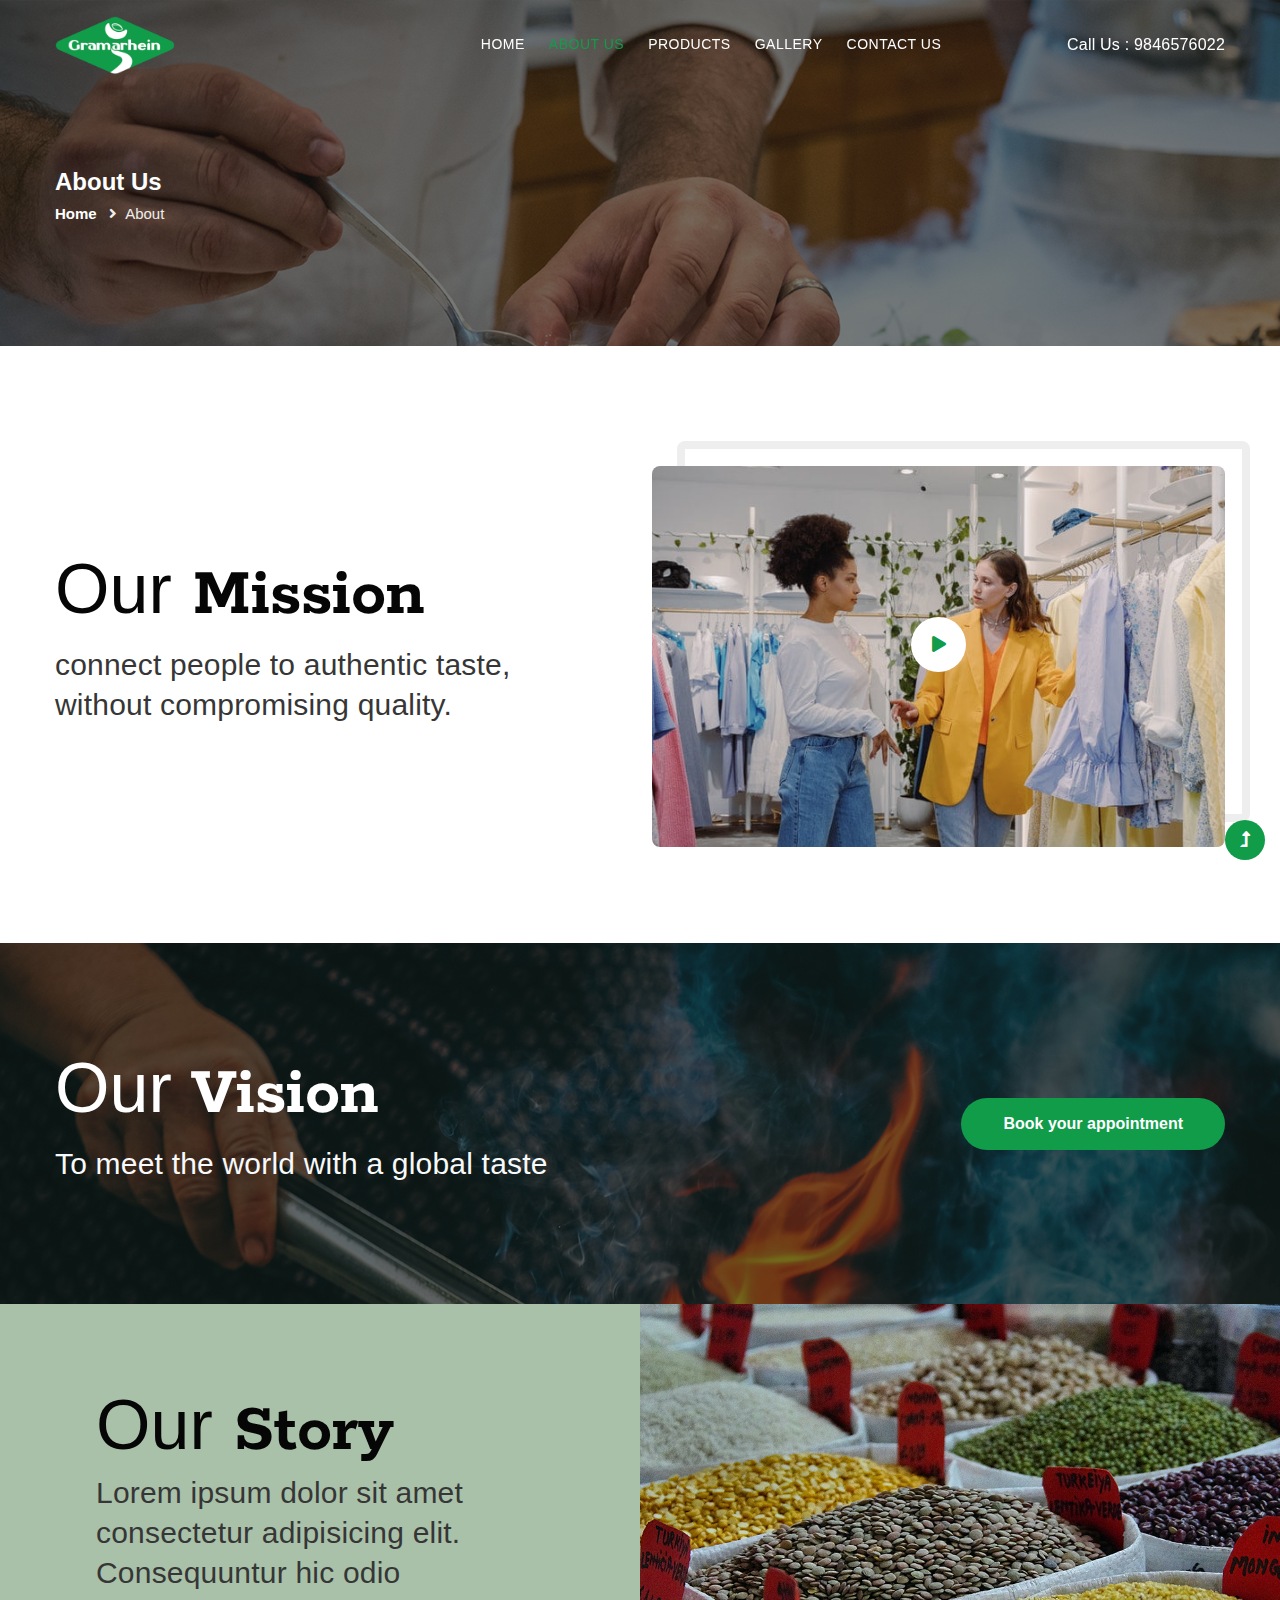
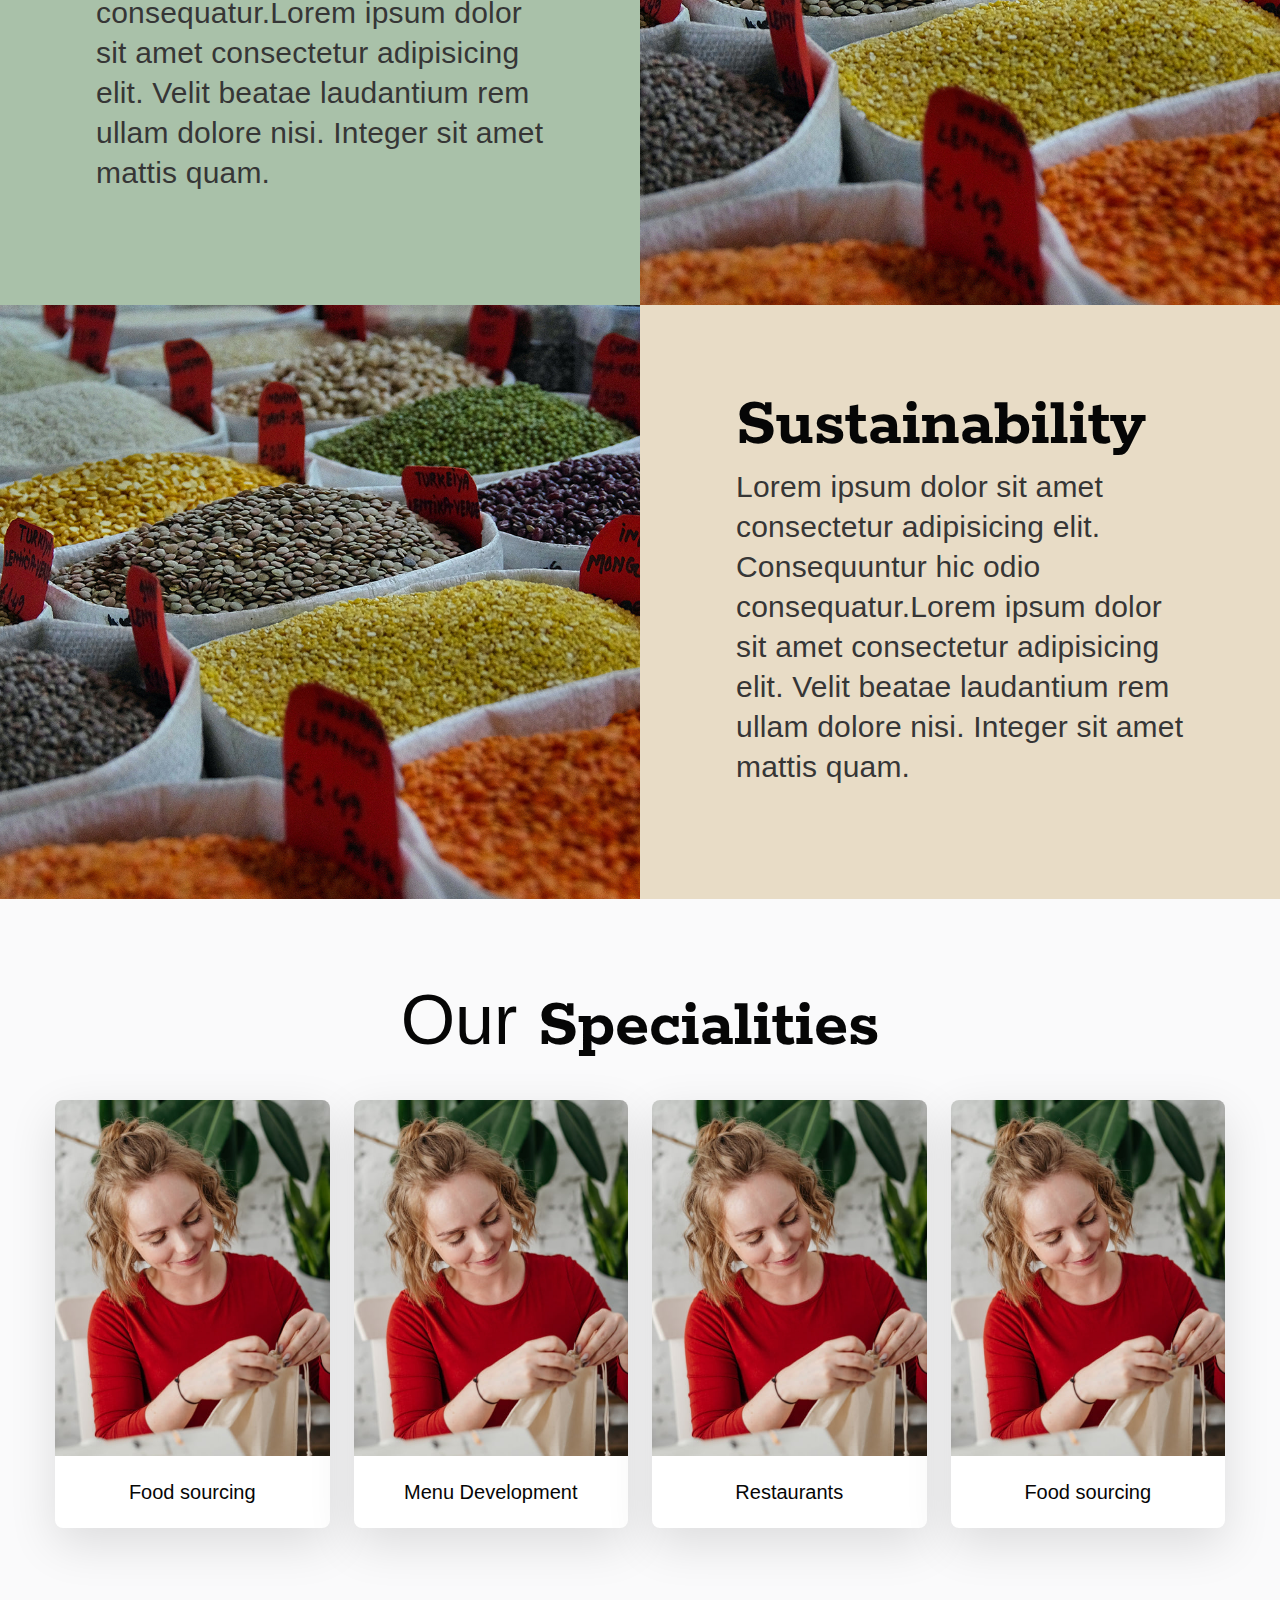
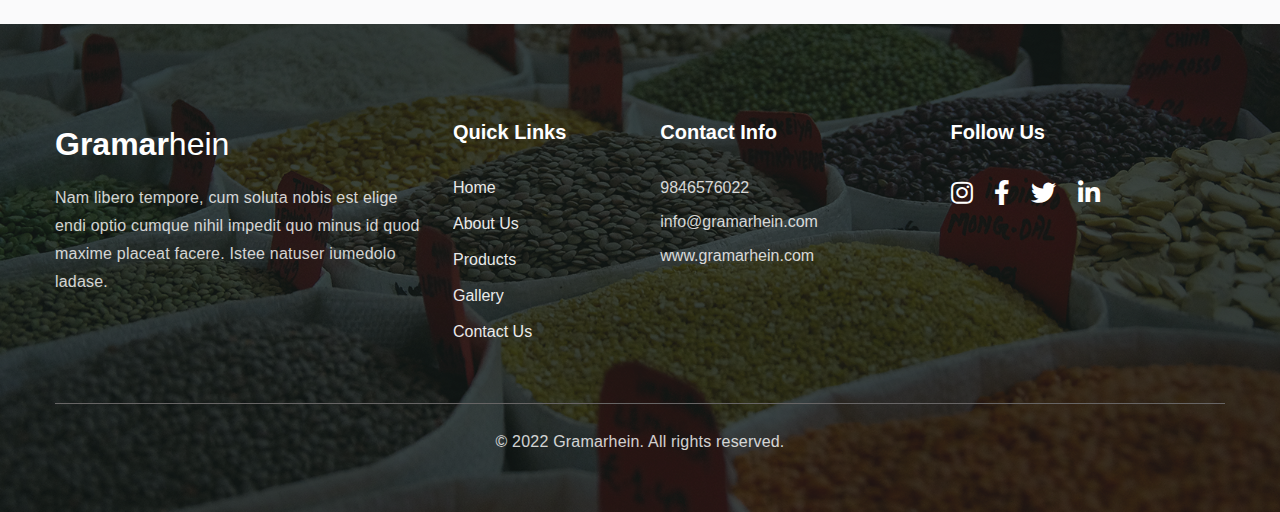
==== about.html @ dae0ef36 "favicon added" ====
<!doctype html>
<html lang="en">

<head>
    <!-- Required meta tags -->
    <meta charset="utf-8">
    <meta name="viewport" content="width=device-width, initial-scale=1">
    <title>Gramarhein</title>
    <!-- Template CSS Style link -->
    <link rel="apple-touch-icon" sizes="180x180" href="assets/images/favicon/favicon.jpg">
    <link rel="icon" type="image/png" sizes="192x192"  href="assets/images/favicon/favicon.jpg">
    <link rel="preconnect" href="https://fonts.googleapis.com">
<link rel="preconnect" href="https://fonts.gstatic.com" crossorigin>
<link href="https://fonts.googleapis.com/css2?family=Cormorant+Garamond:wght@300;400;500;600;700&family=Kenia&family=Rokkitt:wght@100;200;300;400;500;600;700;800&display=swap" rel="stylesheet">
    <link rel="stylesheet" href="assets/css/style-starter.css">
    <link rel="stylesheet" href="assets/css/style.css">
</head>

<body>
    <!-- header -->
    <header id="site-header" class="fixed-top">
        <div class="container">
            <nav class="navbar navbar-expand-lg navbar-light">
                <a class="navbar-brand" href="index.html">
                    <img src="assets/images/logo.png" alt="logo" class="logo" />
                </a>
                <button class="navbar-toggler collapsed" type="button" data-bs-toggle="collapse"
                    data-bs-target="#navbarScroll" aria-controls="navbarScroll" aria-expanded="false"
                    aria-label="Toggle navigation">
                    <span class="navbar-toggler-icon fa icon-expand fa-bars"></span>
                    <span class="navbar-toggler-icon fa icon-close fa-times"></span>
                </button>
                <div class="collapse navbar-collapse" id="navbarScroll">
                    <ul class="navbar-nav mx-auto my-2 my-lg-0 navbar-nav-scroll">
                        <li class="nav-item">
                            <a class="nav-link" aria-current="page" href="index.html">Home</a>
                        </li>
                        <li class="nav-item active">
                            <a class="nav-link" href="about.html">About Us</a>
                        </li>
                        <li class="nav-item">
                            <a class="nav-link" href="products.html">Products</a>
                        </li>
                        <li class="nav-item">
                            <a class="nav-link" href="gallery.html">Gallery</a>
                        </li>
                        <li class="nav-item">
                            <a class="nav-link" href="contact.html">Contact Us</a>
                        </li>
                    </ul>
                    
                </div>
                <!-- toggle switch for light and dark theme -->
                <div class="cont-ser-position">
                    <p class="callusheader">Call Us : <a href="tel:9846576022" class="">9846576022</a></p>
                </div>
                <!-- //toggle switch for light and dark theme -->
            </nav>
        </div>
    </header>
    <!-- //header -->

    <!-- inner banner -->
    <section class="inner-banner py-5">
        <div class="gh-breadcrumb py-lg-5">
            <div class="container pt-4 pb-sm-4">
                <h4 class="inner-text-title font-weight-bold pt-sm-5 pt-4">About Us</h4>
                <ul class="breadcrumbs-custom-path">
                    <li><a href="index.html">Home</a></li>
                    <li class="active"><i class="fas fa-angle-right mx-2"></i>About</li>
                </ul>
            </div>
        </div>
    </section>
    <!-- //inner banner -->

    <!-- about block -->
    <section class="gh-about py-5" id="about">
        <div class="container py-lg-5 py-md-4 py-2">
            <div class="row align-items-center">
                <div class="col-lg-6 section-width pe-xl-5">
                    <h3 class="title-style"><span>Our</span> Mission</h3>
                    
                    <p class="mt-4 pb-dm-3 aboutus-para">connect people to authentic taste, without compromising quality.</p>
                    
                </div>
                <div class="col-lg-6 history-info mt-lg-0 mt-5 pt-md-4 pt-2">
                    <div class="position-relative img-border">
                        <img src="assets/images/blog4.jpg" class="img-fluid video-popup-image" alt="video-popup">

                        <a href="#small-dialog" class="popup-with-zoom-anim play-view text-center position-absolute">
                            <span class="video-play-icon">
                                <span class="fa fa-play"></span>
                            </span>
                        </a>

                        <!-- dialog itself, mfp-hide class is required to make dialog hidden -->
                        <div id="small-dialog" class="zoom-anim-dialog mfp-hide">
                            <iframe src="https://player.vimeo.com/video/333569091?h=9836ac4d97"
                                allowfullscreen></iframe>
                        </div>
                    </div>
                </div>
            </div>
        </div>
    </section>
    <!-- //about block -->

        <!-- content block -->
        <section class="gh-content1 py-5">
            <div class="container py-md-5 py-sm-4 py-2">
                <div class="row align-items-center py-4">
                    <div class="col-lg-7">
                        <div class="bottom-info">
                            <h3 class="title-style text-white"><span>Our </span>Vision</h3>
                            <p class="mt-4 text-light vision">To meet the world with a global taste</p>
                        </div>
                    </div>
                    <div class="col-lg-5 text-lg-end">
                        <a href="contact.html" class="btn btn-style mt-lg-0 mt-md-5 mt-4">Book your appointment</a>
                    </div>
                </div>
            </div>
        </section>
        <!-- //content block -->

        <!-- works block -->
        <section class="gh-how-grids-3" id="how">
            <div class="container-fluid">
                <div class="row d-grid grid-col-2 grid-element-9 px-lg-0">
                    
                    <div class="left-texthny p-lg-5 py-4 our-story">
                        <div class="left-texthny-2 p-lg-5 p-4">
                            <h3 class="title-style"><span>Our</span> Story</h3>
                            <p class="my-3 pr-lg-4 aboutus-para">Lorem ipsum dolor sit amet consectetur adipisicing elit. Consequuntur
                                hic odio consequatur.Lorem ipsum dolor sit amet consectetur adipisicing elit. Velit beatae
                                laudantium rem ullam dolore nisi. Integer sit amet mattis quam.</p>
                            
                        </div>
                    </div>
                    <div class="left-grid-ele-9 grid-bg1">
                    </div>
                    
                </div>
                
            </div>
        </section>
        <!-- //works block -->
        <!-- works block -->
        <section class="gh-how-grids-3" id="how">
            <div class="container-fluid">
                <div class="row d-grid grid-col-2 grid-element-9 px-lg-0">
                    <div class="left-grid-ele-9 grid-bg1">
                    </div>
                    <div class="left-texthny p-lg-5 py-4 sustainability">
                        <div class="left-texthny-2 p-lg-5 p-4">
                            <h3 class="title-style">Sustainability</h3>
                            <p class="my-3 pr-lg-4 aboutus-para">Lorem ipsum dolor sit amet consectetur adipisicing elit. Consequuntur
                                hic odio consequatur.Lorem ipsum dolor sit amet consectetur adipisicing elit. Velit beatae
                                laudantium rem ullam dolore nisi. Integer sit amet mattis quam.</p>
                            
                        </div>
                    </div>
                    
                </div>
                
            </div>
        </section>
        <!-- //works block -->

    <!-- team block -->
    <section class="gh-team-61 py-5" id="team">
        <div class="container py-lg-5 py-md-4 py-2">
            <h3 class="title-style mb-lg-5 mb-4 text-center"><span>Our</span> Specialities</h3>
            <div class="team-right-content row text-center justify-content-center">
                <div class="col-lg-3 col-sm-6">
                    <div class="teams-gd">
                        <div class="team-member">
                            <div class="team-img">
                                <img class="img-fluid img-responsive" src="assets/images/team1.jpg"
                                        alt="">
                            </div>
                            <div class="team-hover">
                                <div class="desk">
                                    <h4>Meet Me</h4>
                                    <p>Lorem ipsum dolor sit amet,Ea consequuntur </p>
                                </div>
                               
                            </div>
                        </div>
                        <div class="team-title p-4">
                            <h5>Food sourcing</h5>
                        </div>
                    </div>
                </div>
                <div class="col-lg-3 col-sm-6">
                    <div class="teams-gd">
                        <div class="team-member">
                            <div class="team-img">
                                <img class="img-fluid img-responsive" src="assets/images/team1.jpg"
                                        alt="">
                            </div>
                            <div class="team-hover">
                                <div class="desk">
                                    <h4>Meet Me</h4>
                                    <p>Lorem ipsum dolor sit amet,Ea consequuntur </p>
                                </div>
                               
                            </div>
                        </div>
                        <div class="team-title p-4">
                            <h5>Menu Development</h5>
                        </div>
                    </div>
                </div>
                <div class="col-lg-3 col-sm-6">
                    <div class="teams-gd">
                        <div class="team-member">
                            <div class="team-img">
                                <img class="img-fluid img-responsive" src="assets/images/team1.jpg"
                                        alt="">
                            </div>
                            <div class="team-hover">
                                <div class="desk">
                                    <h4>Meet Me</h4>
                                    <p>Lorem ipsum dolor sit amet,Ea consequuntur </p>
                                </div>
                               
                            </div>
                        </div>
                        <div class="team-title p-4">
                            <h5>Restaurants</h5>
                        </div>
                    </div>
                </div>
                <div class="col-lg-3 col-sm-6">
                    <div class="teams-gd">
                        <div class="team-member">
                            <div class="team-img">
                                <img class="img-fluid img-responsive" src="assets/images/team1.jpg"
                                        alt="">
                            </div>
                            <div class="team-hover">
                                <div class="desk">
                                    <h4>Meet Me</h4>
                                    <p>Lorem ipsum dolor sit amet,Ea consequuntur </p>
                                </div>
                               
                            </div>
                        </div>
                        <div class="team-title p-4">
                            <h5>Food sourcing</h5>
                        </div>
                    </div>
                </div>
                
                
                
            </div>
        </div>
    </section>
    <!-- //team block -->

   



    <!-- testimonials block -->
    <!-- <section class="gh-customer-block py-5">
        <div class="container py-lg-5 py-md-4 py-2">
            <h3 class="title-style text-center mb-lg-5 mb-4"><span>Our</span> Testimonials</h3>
            <div class="row">
                <div class="col-md-4">
                    <div class="customer-single pe-lg-4">
                        <blockquote>Lorem ipsum dolor sit amet, consectetur adip iscing elit sed. orci urna. In et augue
                            ornare, tempor
                            massa
                            in,
                            luctus sapien. Proin a diam et dui fermentum dolor molestie vel id neque euismod massa a
                            quam viverra
                            et.
                        </blockquote>
                        <div class="customer-img d-flex align-items-center mt-4">
                            <img src="assets/images/testi1.jpg" class="img-fluid me-3" alt="" />
                            <div class="customer-info">
                                <h6>Theo Hall</h6>
                                <small class="mb-0">Subtitle goes here</small>
                            </div>
                        </div>
                    </div>
                </div>
                <div class="col-md-4 mt-md-0 mt-5">
                    <div class="customer-single pe-lg-4">
                        <blockquote>Lorem ipsum dolor sit amet, consectetur adip iscing elit sed. orci urna. In et augue
                            ornare, tempor
                            massa
                            in,
                            luctus sapien. Proin a diam et dui fermentum dolor molestie vel id neque euismod massa a
                            quam viverra
                            et.
                        </blockquote>
                        <div class="customer-img d-flex align-items-center mt-4">
                            <img src="assets/images/testi2.jpg" class="img-fluid me-3" alt="" />
                            <div class="customer-info">
                                <h6>Jenna John</h6>
                                <small class="mb-0">Subtitle goes here</small>
                            </div>
                        </div>
                    </div>
                </div>
                <div class="col-md-4 mt-md-0 mt-5">
                    <div class="customer-single pe-lg-4">
                        <blockquote>Lorem ipsum dolor sit amet, consectetur adip iscing elit sed. orci urna. In et augue
                            ornare, tempor
                            massa
                            in,
                            luctus sapien. Proin a diam et dui fermentum dolor molestie vel id neque euismod massa a
                            quam viverra
                            et.
                        </blockquote>
                        <div class="customer-img d-flex align-items-center mt-4">
                            <img src="assets/images/testi3.jpg" class="img-fluid me-3" alt="" />
                            <div class="customer-info">
                                <h6>William Due</h6>
                                <small class="mb-0">Subtitle goes here</small>
                            </div>
                        </div>
                    </div>
                </div>
            </div>
        </div>
    </section> -->
    <!-- //testimonials block -->

    <!-- footer -->
    <footer class="gh-footer-16 py-5">
        <div class="container pt-md-5 pt-sm-4 pb-sm-2">
            <div class="row">
                <div class="col-lg-4">
                    <a class="footer-logo d-flex align-items-center" href="index.html">
                        Gramar<span>hein</span></a>
                    <p class="mt-3">Nam libero tempore, cum soluta nobis est elige endi optio cumque nihil impedit quo
                        minus id quod maxime placeat facere. Istee natuser iumedolo
                        ladase.</p>
                    
                </div>
                <div class="col-lg-5 mt-lg-0 mt-5">
                    <div class="row">
                        <div class="col-xl-5 col-6 column">
                            <h3 class="">Quick Links</h3>
                            <ul class="footer-gd-16">
                                <li><a href="index.html">Home</a></li>
                                <li><a href="about.html">About Us</a></li>
                                <li><a href="products.html">Products</a></li>
                                <li><a href="gallery.html">Gallery</a></li>
                                <li><a href="contact.html">Contact Us</a></li>
                            </ul>
                        </div>
                        <div class="col-xl-5 col-6 column px-xxl-0">
                            <h3 class="">Contact Info</h3>
                            <ul class="footer-contact-list">
                                <li class="mt-2"><a href="tel:9846576022">9846576022</a></li>
                                <li class="mt-2"><a href="mailto:info@gramarhein.com">info@gramarhein.com</a></li>
                                <li class="mt-2"><a href="http://gramarhein.com">www.gramarhein.com</a></li>
                            </ul>
                        </div>
                    </div>
                </div>
                <div class="col-lg-3 col-md-7 col-8 column mt-lg-0 mt-4">
                    <h3 class="">Follow Us</h3>
                    <div class="columns-2 mt-4">
                        <ul class="social">            
                            <li><a href="https://instagram.com/gramarhein"><i class="fab fa-instagram"></i></a>
                            </li>
                            <li><a href="https://www.facebook.com/gramarhein"><i class="fab fa-facebook-f"></i></a>
                            </li>
                            <li><a href="https://twitter.com/gramarhein"><i class="fab fa-twitter"></i></a>
                            </li>
                            <li><a href="https://www.linkedin.com/in/gramarhein"><i class="fab fa-linkedin-in"></i></a>
                            </li>        
                        </ul>
                    </div>
                    
                </div>
            </div>
            <div class="below-section text-center pt-4 mt-5">
                <p class="copy-text">&copy; 2022 Gramarhein. All rights reserved. </a>
                </p>
            </div>
        </div>
    </footer>
    <!-- //footer -->

    <!-- Js scripts -->
    <!-- move top -->
    <button onclick="topFunction()" id="movetop" title="Go to top">
        <span class="fas fa-level-up-alt" aria-hidden="true"></span>
    </button>
    <script>
        // When the user scrolls down 20px from the top of the document, show the button
        window.onscroll = function () {
            scrollFunction()
        };

        function scrollFunction() {
            if (document.body.scrollTop > 20 || document.documentElement.scrollTop > 20) {
                document.getElementById("movetop").style.display = "block";
            } else {
                document.getElementById("movetop").style.display = "none";
            }
        }

        // When the user clicks on the button, scroll to the top of the document
        function topFunction() {
            document.body.scrollTop = 0;
            document.documentElement.scrollTop = 0;
        }
    </script>
    <!-- //move top -->

    <!-- common jquery plugin -->
    <script src="assets/js/jquery-3.3.1.min.js"></script>
    <!-- //common jquery plugin -->

    <!-- magnific-popup javascript -->
    <script src="assets/js/jquery.magnific-popup.min.js"></script>
    <script>
        $(document).ready(function () {
            $('.popup-with-zoom-anim').magnificPopup({
                type: 'inline',

                fixedContentPos: false,
                fixedBgPos: true,

                overflowY: 'auto',

                closeBtnInside: true,
                preloader: false,

                midClick: true,
                removalDelay: 300,
                mainClass: 'my-mfp-zoom-in'
            });

            $('.popup-with-move-anim').magnificPopup({
                type: 'inline',

                fixedContentPos: false,
                fixedBgPos: true,

                overflowY: 'auto',

                closeBtnInside: true,
                preloader: false,

                midClick: true,
                removalDelay: 300,
                mainClass: 'my-mfp-slide-bottom'
            });
        });
    </script>
    <!-- //magnific-popup javascript -->

    <!-- theme switch js (light and dark)-->
    <script src="assets/js/theme-change.js"></script>
    <!-- //theme switch js (light and dark)-->

    <!-- MENU-JS -->
    <script>
        $(window).on("scroll", function () {
            var scroll = $(window).scrollTop();

            if (scroll >= 80) {
                $("#site-header").addClass("nav-fixed");
            } else {
                $("#site-header").removeClass("nav-fixed");
            }
        });

        //Main navigation Active Class Add Remove
        $(".navbar-toggler").on("click", function () {
            $("header").toggleClass("active");
        });
        $(document).on("ready", function () {
            if ($(window).width() > 991) {
                $("header").removeClass("active");
            }
            $(window).on("resize", function () {
                if ($(window).width() > 991) {
                    $("header").removeClass("active");
                }
            });
        });
    </script>
    <!-- //MENU-JS -->

    <!-- disable body scroll which navbar is in active -->
    <script>
        $(function () {
            $('.navbar-toggler').click(function () {
                $('body').toggleClass('noscroll');
            })
        });
    </script>
    <!-- //disable body scroll which navbar is in active -->

    <!-- bootstrap -->
    <script src="assets/js/bootstrap.min.js"></script>
    <!-- //bootstrap -->
    <!-- //Js scripts -->
</body>

</html>
---- assets/css/style-starter.css ----
:root {
  --bs-blue: #0d6efd;
  --bs-indigo: #6610f2;
  --bs-purple: #6f42c1;
  --bs-pink: #d63384;
  --bs-red: #dc3545;
  --bs-orange: #fd7e14;
  --bs-yellow: #ffc107;
  --bs-green: #198754;
  --bs-teal: #20c997;
  --bs-cyan: #0dcaf0;
  --bs-white: #fff;
  --bs-gray: #6c757d;
  --bs-gray-dark: #343a40;
  --bs-primary: #0d6efd;
  --bs-secondary: #6c757d;
  --bs-success: #198754;
  --bs-info: #0dcaf0;
  --bs-warning: #ffc107;
  --bs-danger: #dc3545;
  --bs-light: #f8f9fa;
  --bs-dark: #212529;
  --bs-font-sans-serif: system-ui, -apple-system, "Segoe UI", Roboto, "Helvetica Neue", Arial, "Noto Sans", "Liberation Sans", sans-serif, "Apple Color Emoji", "Segoe UI Emoji", "Segoe UI Symbol", "Noto Color Emoji";
  --bs-font-monospace: SFMono-Regular, Menlo, Monaco, Consolas, "Liberation Mono", "Courier New", monospace;
  --bs-gradient: linear-gradient(180deg, rgba(255, 255, 255, 0.15), rgba(255, 255, 255, 0));
}

*,
*::before,
*::after {
  box-sizing: border-box;
}

@media (prefers-reduced-motion: no-preference) {
  :root {
    scroll-behavior: smooth;
  }
}

body {
  margin: 0;
  font-family: var(--bs-font-sans-serif);
  font-size: 1rem;
  font-weight: 400;
  line-height: 1.5;
  color: #212529;
  background-color: #fff;
  -webkit-text-size-adjust: 100%;
  -webkit-tap-highlight-color: rgba(0, 0, 0, 0);
}

hr {
  margin: 1rem 0;
  color: inherit;
  background-color: currentColor;
  border: 0;
  opacity: 0.25;
}

hr:not([size]) {
  height: 1px;
}

h6,
.h6,
h5,
.h5,
h4,
.h4,
h3,
.h3,
h2,
.h2,
h1,
.h1 {
  margin-top: 0;
  margin-bottom: 0.5rem;
  font-weight: 500;
  line-height: 1.2;
}

h1,
.h1 {
  font-size: calc(1.375rem + 1.5vw);
}

@media (min-width: 1200px) {

  h1,
  .h1 {
    font-size: 2.5rem;
  }
}

h2,
.h2 {
  font-size: calc(1.325rem + 0.9vw);
}

@media (min-width: 1200px) {

  h2,
  .h2 {
    font-size: 2rem;
  }
}

h3,
.h3 {
  font-size: calc(1.3rem + 0.6vw);
}

@media (min-width: 1200px) {

  h3,
  .h3 {
    font-size: 1.75rem;
  }
}

h4,
.h4 {
  font-size: calc(1.275rem + 0.3vw);
}

@media (min-width: 1200px) {

  h4,
  .h4 {
    font-size: 1.5rem;
  }
}

h5,
.h5 {
  font-size: 1.25rem;
}

h6,
.h6 {
  font-size: 1rem;
}

p {
  margin-top: 0;
  margin-bottom: 1rem;
}

abbr[title],
abbr[data-bs-original-title] {
  -webkit-text-decoration: underline dotted;
  text-decoration: underline dotted;
  cursor: help;
  -webkit-text-decoration-skip-ink: none;
  text-decoration-skip-ink: none;
}

address {
  margin-bottom: 1rem;
  font-style: normal;
  line-height: inherit;
}

ol,
ul {
  padding-left: 2rem;
}

ol,
ul,
dl {
  margin-top: 0;
  margin-bottom: 1rem;
}

ol ol,
ul ul,
ol ul,
ul ol {
  margin-bottom: 0;
}

dt {
  font-weight: 700;
}

dd {
  margin-bottom: 0.5rem;
  margin-left: 0;
}

blockquote {
  margin: 0 0 1rem;
}

b,
strong {
  font-weight: bolder;
}

small,
.small {
  font-size: 0.875em;
}

mark,
.mark {
  padding: 0.2em;
  background-color: #fcf8e3;
}

sub,
sup {
  position: relative;
  font-size: 0.75em;
  line-height: 0;
  vertical-align: baseline;
}

sub {
  bottom: -0.25em;
}

sup {
  top: -0.5em;
}

a {
  color: #0d6efd;
  text-decoration: underline;
}

a:hover {
  color: #0a58ca;
}

a:not([href]):not([class]),
a:not([href]):not([class]):hover {
  color: inherit;
  text-decoration: none;
}

pre,
code,
kbd,
samp {
  font-family: var(--bs-font-monospace);
  font-size: 1em;
  direction: ltr
    /* rtl:ignore */
  ;
  unicode-bidi: bidi-override;
}

pre {
  display: block;
  margin-top: 0;
  margin-bottom: 1rem;
  overflow: auto;
  font-size: 0.875em;
}

pre code {
  font-size: inherit;
  color: inherit;
  word-break: normal;
}

code {
  font-size: 0.875em;
  color: #d63384;
  word-wrap: break-word;
}

a>code {
  color: inherit;
}

kbd {
  padding: 0.2rem 0.4rem;
  font-size: 0.875em;
  color: #fff;
  background-color: #212529;
  border-radius: 0.2rem;
}

kbd kbd {
  padding: 0;
  font-size: 1em;
  font-weight: 700;
}

figure {
  margin: 0 0 1rem;
}

img,
svg {
  vertical-align: middle;
}

table {
  caption-side: bottom;
  border-collapse: collapse;
}

caption {
  padding-top: 0.5rem;
  padding-bottom: 0.5rem;
  color: #6c757d;
  text-align: left;
}

th {
  text-align: inherit;
  text-align: -webkit-match-parent;
}

thead,
tbody,
tfoot,
tr,
td,
th {
  border-color: inherit;
  border-style: solid;
  border-width: 0;
}

label {
  display: inline-block;
}

button {
  border-radius: 0;
}

button:focus:not(:focus-visible) {
  outline: 0;
}

input,
button,
select,
optgroup,
textarea {
  margin: 0;
  font-family: inherit;
  font-size: inherit;
  line-height: inherit;
}

button,
select {
  text-transform: none;
}

[role=button] {
  cursor: pointer;
}

select {
  word-wrap: normal;
}

select:disabled {
  opacity: 1;
}

[list]::-webkit-calendar-picker-indicator {
  display: none;
}

button,
[type=button],
[type=reset],
[type=submit] {
  -webkit-appearance: button;
}

button:not(:disabled),
[type=button]:not(:disabled),
[type=reset]:not(:disabled),
[type=submit]:not(:disabled) {
  cursor: pointer;
}

::-moz-focus-inner {
  padding: 0;
  border-style: none;
}

textarea {
  resize: vertical;
}

fieldset {
  min-width: 0;
  padding: 0;
  margin: 0;
  border: 0;
}

legend {
  float: left;
  width: 100%;
  padding: 0;
  margin-bottom: 0.5rem;
  font-size: calc(1.275rem + 0.3vw);
  line-height: inherit;
}

@media (min-width: 1200px) {
  legend {
    font-size: 1.5rem;
  }
}

legend+* {
  clear: left;
}

::-webkit-datetime-edit-fields-wrapper,
::-webkit-datetime-edit-text,
::-webkit-datetime-edit-minute,
::-webkit-datetime-edit-hour-field,
::-webkit-datetime-edit-day-field,
::-webkit-datetime-edit-month-field,
::-webkit-datetime-edit-year-field {
  padding: 0;
}

::-webkit-inner-spin-button {
  height: auto;
}

[type=search] {
  outline-offset: -2px;
  -webkit-appearance: textfield;
}

/* rtl:raw:
[type="tel"],
[type="url"],
[type="email"],
[type="number"] {
  direction: ltr;
}
*/
::-webkit-search-decoration {
  -webkit-appearance: none;
}

::-webkit-color-swatch-wrapper {
  padding: 0;
}

::file-selector-button {
  font: inherit;
}

::-webkit-file-upload-button {
  font: inherit;
  -webkit-appearance: button;
}

output {
  display: inline-block;
}

iframe {
  border: 0;
}

summary {
  display: list-item;
  cursor: pointer;
}

progress {
  vertical-align: baseline;
}

[hidden] {
  display: none !important;
}

.lead {
  font-size: 1.25rem;
  font-weight: 300;
}

.display-1 {
  font-size: calc(1.625rem + 4.5vw);
  font-weight: 300;
  line-height: 1.2;
}

@media (min-width: 1200px) {
  .display-1 {
    font-size: 5rem;
  }
}

.display-2 {
  font-size: calc(1.575rem + 3.9vw);
  font-weight: 300;
  line-height: 1.2;
}

@media (min-width: 1200px) {
  .display-2 {
    font-size: 4.5rem;
  }
}

.display-3 {
  font-size: calc(1.525rem + 3.3vw);
  font-weight: 300;
  line-height: 1.2;
}

@media (min-width: 1200px) {
  .display-3 {
    font-size: 4rem;
  }
}

.display-4 {
  font-size: calc(1.475rem + 2.7vw);
  font-weight: 300;
  line-height: 1.2;
}

@media (min-width: 1200px) {
  .display-4 {
    font-size: 3.5rem;
  }
}

.display-5 {
  font-size: calc(1.425rem + 2.1vw);
  font-weight: 300;
  line-height: 1.2;
}

@media (min-width: 1200px) {
  .display-5 {
    font-size: 3rem;
  }
}

.display-6 {
  font-size: calc(1.375rem + 1.5vw);
  font-weight: 300;
  line-height: 1.2;
}

@media (min-width: 1200px) {
  .display-6 {
    font-size: 2.5rem;
  }
}

.list-unstyled {
  padding-left: 0;
  list-style: none;
}

.list-inline {
  padding-left: 0;
  list-style: none;
}

.list-inline-item {
  display: inline-block;
}

.list-inline-item:not(:last-child) {
  margin-right: 0.5rem;
}

.initialism {
  font-size: 0.875em;
  text-transform: uppercase;
}

.blockquote {
  margin-bottom: 1rem;
  font-size: 1.25rem;
}

.blockquote> :last-child {
  margin-bottom: 0;
}

.blockquote-footer {
  margin-top: -1rem;
  margin-bottom: 1rem;
  font-size: 0.875em;
  color: #6c757d;
}

.blockquote-footer::before {
  content: "— ";
}

.img-fluid {
  max-width: 100%;
  height: auto;
}

.img-thumbnail {
  padding: 0.25rem;
  background-color: #fff;
  border: 1px solid #dee2e6;
  border-radius: 0.25rem;
  max-width: 100%;
  height: auto;
}

.figure {
  display: inline-block;
}

.figure-img {
  margin-bottom: 0.5rem;
  line-height: 1;
}

.figure-caption {
  font-size: 0.875em;
  color: #6c757d;
}

.container,
.container-fluid,
.container-xxl,
.container-xl,
.container-lg,
.container-md,
.container-sm {
  width: 100%;
  padding-right: var(--bs-gutter-x, 0.75rem);
  padding-left: var(--bs-gutter-x, 0.75rem);
  margin-right: auto;
  margin-left: auto;
}

@media (min-width: 576px) {

  .container-sm,
  .container {
    max-width: 540px;
  }
}

@media (min-width: 768px) {

  .container-md,
  .container-sm,
  .container {
    max-width: 720px;
  }
}

@media (min-width: 992px) {

  .container-lg,
  .container-md,
  .container-sm,
  .container {
    max-width: 960px;
  }
}

@media (min-width: 1200px) {

  .container-xl,
  .container-lg,
  .container-md,
  .container-sm,
  .container {
    max-width: 1140px;
  }
}

@media (min-width: 1400px) {

  .container-xxl,
  .container-xl,
  .container-lg,
  .container-md,
  .container-sm,
  .container {
    max-width: 1320px;
  }
}

.row {
  --bs-gutter-x: 1.5rem;
  --bs-gutter-y: 0;
  display: flex;
  flex-wrap: wrap;
  margin-top: calc(var(--bs-gutter-y) * -1);
  margin-right: calc(var(--bs-gutter-x) / -2);
  margin-left: calc(var(--bs-gutter-x) / -2);
}

.row>* {
  flex-shrink: 0;
  width: 100%;
  max-width: 100%;
  padding-right: calc(var(--bs-gutter-x) / 2);
  padding-left: calc(var(--bs-gutter-x) / 2);
  margin-top: var(--bs-gutter-y);
}

.col {
  flex: 1 0 0%;
}

.row-cols-auto>* {
  flex: 0 0 auto;
  width: auto;
}

.row-cols-1>* {
  flex: 0 0 auto;
  width: 100%;
}

.row-cols-2>* {
  flex: 0 0 auto;
  width: 50%;
}

.row-cols-3>* {
  flex: 0 0 auto;
  width: 33.3333333333%;
}

.row-cols-4>* {
  flex: 0 0 auto;
  width: 25%;
}

.row-cols-5>* {
  flex: 0 0 auto;
  width: 20%;
}

.row-cols-6>* {
  flex: 0 0 auto;
  width: 16.6666666667%;
}

.col-auto {
  flex: 0 0 auto;
  width: auto;
}

.col-1 {
  flex: 0 0 auto;
  width: 8.3333333333%;
}

.col-2 {
  flex: 0 0 auto;
  width: 16.6666666667%;
}

.col-3 {
  flex: 0 0 auto;
  width: 25%;
}

.col-4 {
  flex: 0 0 auto;
  width: 33.3333333333%;
}

.col-5 {
  flex: 0 0 auto;
  width: 41.6666666667%;
}

.col-6 {
  flex: 0 0 auto;
  width: 50%;
}

.col-7 {
  flex: 0 0 auto;
  width: 58.3333333333%;
}

.col-8 {
  flex: 0 0 auto;
  width: 66.6666666667%;
}

.col-9 {
  flex: 0 0 auto;
  width: 75%;
}

.col-10 {
  flex: 0 0 auto;
  width: 83.3333333333%;
}

.col-11 {
  flex: 0 0 auto;
  width: 91.6666666667%;
}

.col-12 {
  flex: 0 0 auto;
  width: 100%;
}

.offset-1 {
  margin-left: 8.3333333333%;
}

.offset-2 {
  margin-left: 16.6666666667%;
}

.offset-3 {
  margin-left: 25%;
}

.offset-4 {
  margin-left: 33.3333333333%;
}

.offset-5 {
  margin-left: 41.6666666667%;
}

.offset-6 {
  margin-left: 50%;
}

.offset-7 {
  margin-left: 58.3333333333%;
}

.offset-8 {
  margin-left: 66.6666666667%;
}

.offset-9 {
  margin-left: 75%;
}

.offset-10 {
  margin-left: 83.3333333333%;
}

.offset-11 {
  margin-left: 91.6666666667%;
}

.g-0,
.gx-0 {
  --bs-gutter-x: 0;
}

.g-0,
.gy-0 {
  --bs-gutter-y: 0;
}

.g-1,
.gx-1 {
  --bs-gutter-x: 0.25rem;
}

.g-1,
.gy-1 {
  --bs-gutter-y: 0.25rem;
}

.g-2,
.gx-2 {
  --bs-gutter-x: 0.5rem;
}

.g-2,
.gy-2 {
  --bs-gutter-y: 0.5rem;
}

.g-3,
.gx-3 {
  --bs-gutter-x: 1rem;
}

.g-3,
.gy-3 {
  --bs-gutter-y: 1rem;
}

.g-4,
.gx-4 {
  --bs-gutter-x: 1.5rem;
}

.g-4,
.gy-4 {
  --bs-gutter-y: 1.5rem;
}

.g-5,
.gx-5 {
  --bs-gutter-x: 3rem;
}

.g-5,
.gy-5 {
  --bs-gutter-y: 3rem;
}

@media (min-width: 576px) {
  .col-sm {
    flex: 1 0 0%;
  }

  .row-cols-sm-auto>* {
    flex: 0 0 auto;
    width: auto;
  }

  .row-cols-sm-1>* {
    flex: 0 0 auto;
    width: 100%;
  }

  .row-cols-sm-2>* {
    flex: 0 0 auto;
    width: 50%;
  }

  .row-cols-sm-3>* {
    flex: 0 0 auto;
    width: 33.3333333333%;
  }

  .row-cols-sm-4>* {
    flex: 0 0 auto;
    width: 25%;
  }

  .row-cols-sm-5>* {
    flex: 0 0 auto;
    width: 20%;
  }

  .row-cols-sm-6>* {
    flex: 0 0 auto;
    width: 16.6666666667%;
  }

  .col-sm-auto {
    flex: 0 0 auto;
    width: auto;
  }

  .col-sm-1 {
    flex: 0 0 auto;
    width: 8.3333333333%;
  }

  .col-sm-2 {
    flex: 0 0 auto;
    width: 16.6666666667%;
  }

  .col-sm-3 {
    flex: 0 0 auto;
    width: 25%;
  }

  .col-sm-4 {
    flex: 0 0 auto;
    width: 33.3333333333%;
  }

  .col-sm-5 {
    flex: 0 0 auto;
    width: 41.6666666667%;
  }

  .col-sm-6 {
    flex: 0 0 auto;
    width: 50%;
  }

  .col-sm-7 {
    flex: 0 0 auto;
    width: 58.3333333333%;
  }

  .col-sm-8 {
    flex: 0 0 auto;
    width: 66.6666666667%;
  }

  .col-sm-9 {
    flex: 0 0 auto;
    width: 75%;
  }

  .col-sm-10 {
    flex: 0 0 auto;
    width: 83.3333333333%;
  }

  .col-sm-11 {
    flex: 0 0 auto;
    width: 91.6666666667%;
  }

  .col-sm-12 {
    flex: 0 0 auto;
    width: 100%;
  }

  .offset-sm-0 {
    margin-left: 0;
  }

  .offset-sm-1 {
    margin-left: 8.3333333333%;
  }

  .offset-sm-2 {
    margin-left: 16.6666666667%;
  }

  .offset-sm-3 {
    margin-left: 25%;
  }

  .offset-sm-4 {
    margin-left: 33.3333333333%;
  }

  .offset-sm-5 {
    margin-left: 41.6666666667%;
  }

  .offset-sm-6 {
    margin-left: 50%;
  }

  .offset-sm-7 {
    margin-left: 58.3333333333%;
  }

  .offset-sm-8 {
    margin-left: 66.6666666667%;
  }

  .offset-sm-9 {
    margin-left: 75%;
  }

  .offset-sm-10 {
    margin-left: 83.3333333333%;
  }

  .offset-sm-11 {
    margin-left: 91.6666666667%;
  }

  .g-sm-0,
  .gx-sm-0 {
    --bs-gutter-x: 0;
  }

  .g-sm-0,
  .gy-sm-0 {
    --bs-gutter-y: 0;
  }

  .g-sm-1,
  .gx-sm-1 {
    --bs-gutter-x: 0.25rem;
  }

  .g-sm-1,
  .gy-sm-1 {
    --bs-gutter-y: 0.25rem;
  }

  .g-sm-2,
  .gx-sm-2 {
    --bs-gutter-x: 0.5rem;
  }

  .g-sm-2,
  .gy-sm-2 {
    --bs-gutter-y: 0.5rem;
  }

  .g-sm-3,
  .gx-sm-3 {
    --bs-gutter-x: 1rem;
  }

  .g-sm-3,
  .gy-sm-3 {
    --bs-gutter-y: 1rem;
  }

  .g-sm-4,
  .gx-sm-4 {
    --bs-gutter-x: 1.5rem;
  }

  .g-sm-4,
  .gy-sm-4 {
    --bs-gutter-y: 1.5rem;
  }

  .g-sm-5,
  .gx-sm-5 {
    --bs-gutter-x: 3rem;
  }

  .g-sm-5,
  .gy-sm-5 {
    --bs-gutter-y: 3rem;
  }
}

@media (min-width: 768px) {
  .col-md {
    flex: 1 0 0%;
  }

  .row-cols-md-auto>* {
    flex: 0 0 auto;
    width: auto;
  }

  .row-cols-md-1>* {
    flex: 0 0 auto;
    width: 100%;
  }

  .row-cols-md-2>* {
    flex: 0 0 auto;
    width: 50%;
  }

  .row-cols-md-3>* {
    flex: 0 0 auto;
    width: 33.3333333333%;
  }

  .row-cols-md-4>* {
    flex: 0 0 auto;
    width: 25%;
  }

  .row-cols-md-5>* {
    flex: 0 0 auto;
    width: 20%;
  }

  .row-cols-md-6>* {
    flex: 0 0 auto;
    width: 16.6666666667%;
  }

  .col-md-auto {
    flex: 0 0 auto;
    width: auto;
  }

  .col-md-1 {
    flex: 0 0 auto;
    width: 8.3333333333%;
  }

  .col-md-2 {
    flex: 0 0 auto;
    width: 16.6666666667%;
  }

  .col-md-3 {
    flex: 0 0 auto;
    width: 25%;
  }

  .col-md-4 {
    flex: 0 0 auto;
    width: 33.3333333333%;
  }

  .col-md-5 {
    flex: 0 0 auto;
    width: 41.6666666667%;
  }

  .col-md-6 {
    flex: 0 0 auto;
    width: 50%;
  }

  .col-md-7 {
    flex: 0 0 auto;
    width: 58.3333333333%;
  }

  .col-md-8 {
    flex: 0 0 auto;
    width: 66.6666666667%;
  }

  .col-md-9 {
    flex: 0 0 auto;
    width: 75%;
  }

  .col-md-10 {
    flex: 0 0 auto;
    width: 83.3333333333%;
  }

  .col-md-11 {
    flex: 0 0 auto;
    width: 91.6666666667%;
  }

  .col-md-12 {
    flex: 0 0 auto;
    width: 100%;
  }

  .offset-md-0 {
    margin-left: 0;
  }

  .offset-md-1 {
    margin-left: 8.3333333333%;
  }

  .offset-md-2 {
    margin-left: 16.6666666667%;
  }

  .offset-md-3 {
    margin-left: 25%;
  }

  .offset-md-4 {
    margin-left: 33.3333333333%;
  }

  .offset-md-5 {
    margin-left: 41.6666666667%;
  }

  .offset-md-6 {
    margin-left: 50%;
  }

  .offset-md-7 {
    margin-left: 58.3333333333%;
  }

  .offset-md-8 {
    margin-left: 66.6666666667%;
  }

  .offset-md-9 {
    margin-left: 75%;
  }

  .offset-md-10 {
    margin-left: 83.3333333333%;
  }

  .offset-md-11 {
    margin-left: 91.6666666667%;
  }

  .g-md-0,
  .gx-md-0 {
    --bs-gutter-x: 0;
  }

  .g-md-0,
  .gy-md-0 {
    --bs-gutter-y: 0;
  }

  .g-md-1,
  .gx-md-1 {
    --bs-gutter-x: 0.25rem;
  }

  .g-md-1,
  .gy-md-1 {
    --bs-gutter-y: 0.25rem;
  }

  .g-md-2,
  .gx-md-2 {
    --bs-gutter-x: 0.5rem;
  }

  .g-md-2,
  .gy-md-2 {
    --bs-gutter-y: 0.5rem;
  }

  .g-md-3,
  .gx-md-3 {
    --bs-gutter-x: 1rem;
  }

  .g-md-3,
  .gy-md-3 {
    --bs-gutter-y: 1rem;
  }

  .g-md-4,
  .gx-md-4 {
    --bs-gutter-x: 1.5rem;
  }

  .g-md-4,
  .gy-md-4 {
    --bs-gutter-y: 1.5rem;
  }

  .g-md-5,
  .gx-md-5 {
    --bs-gutter-x: 3rem;
  }

  .g-md-5,
  .gy-md-5 {
    --bs-gutter-y: 3rem;
  }
}

@media (min-width: 992px) {
  .col-lg {
    flex: 1 0 0%;
  }

  .row-cols-lg-auto>* {
    flex: 0 0 auto;
    width: auto;
  }

  .row-cols-lg-1>* {
    flex: 0 0 auto;
    width: 100%;
  }

  .row-cols-lg-2>* {
    flex: 0 0 auto;
    width: 50%;
  }

  .row-cols-lg-3>* {
    flex: 0 0 auto;
    width: 33.3333333333%;
  }

  .row-cols-lg-4>* {
    flex: 0 0 auto;
    width: 25%;
  }

  .row-cols-lg-5>* {
    flex: 0 0 auto;
    width: 20%;
  }

  .row-cols-lg-6>* {
    flex: 0 0 auto;
    width: 16.6666666667%;
  }

  .col-lg-auto {
    flex: 0 0 auto;
    width: auto;
  }

  .col-lg-1 {
    flex: 0 0 auto;
    width: 8.3333333333%;
  }

  .col-lg-2 {
    flex: 0 0 auto;
    width: 16.6666666667%;
  }

  .col-lg-3 {
    flex: 0 0 auto;
    width: 25%;
  }

  .col-lg-4 {
    flex: 0 0 auto;
    width: 33.3333333333%;
  }

  .col-lg-5 {
    flex: 0 0 auto;
    width: 41.6666666667%;
  }

  .col-lg-6 {
    flex: 0 0 auto;
    width: 50%;
  }

  .col-lg-7 {
    flex: 0 0 auto;
    width: 58.3333333333%;
  }

  .col-lg-8 {
    flex: 0 0 auto;
    width: 66.6666666667%;
  }

  .col-lg-9 {
    flex: 0 0 auto;
    width: 75%;
  }

  .col-lg-10 {
    flex: 0 0 auto;
    width: 83.3333333333%;
  }

  .col-lg-11 {
    flex: 0 0 auto;
    width: 91.6666666667%;
  }

  .col-lg-12 {
    flex: 0 0 auto;
    width: 100%;
  }

  .offset-lg-0 {
    margin-left: 0;
  }

  .offset-lg-1 {
    margin-left: 8.3333333333%;
  }

  .offset-lg-2 {
    margin-left: 16.6666666667%;
  }

  .offset-lg-3 {
    margin-left: 25%;
  }

  .offset-lg-4 {
    margin-left: 33.3333333333%;
  }

  .offset-lg-5 {
    margin-left: 41.6666666667%;
  }

  .offset-lg-6 {
    margin-left: 50%;
  }

  .offset-lg-7 {
    margin-left: 58.3333333333%;
  }

  .offset-lg-8 {
    margin-left: 66.6666666667%;
  }

  .offset-lg-9 {
    margin-left: 75%;
  }

  .offset-lg-10 {
    margin-left: 83.3333333333%;
  }

  .offset-lg-11 {
    margin-left: 91.6666666667%;
  }

  .g-lg-0,
  .gx-lg-0 {
    --bs-gutter-x: 0;
  }

  .g-lg-0,
  .gy-lg-0 {
    --bs-gutter-y: 0;
  }

  .g-lg-1,
  .gx-lg-1 {
    --bs-gutter-x: 0.25rem;
  }

  .g-lg-1,
  .gy-lg-1 {
    --bs-gutter-y: 0.25rem;
  }

  .g-lg-2,
  .gx-lg-2 {
    --bs-gutter-x: 0.5rem;
  }

  .g-lg-2,
  .gy-lg-2 {
    --bs-gutter-y: 0.5rem;
  }

  .g-lg-3,
  .gx-lg-3 {
    --bs-gutter-x: 1rem;
  }

  .g-lg-3,
  .gy-lg-3 {
    --bs-gutter-y: 1rem;
  }

  .g-lg-4,
  .gx-lg-4 {
    --bs-gutter-x: 1.5rem;
  }

  .g-lg-4,
  .gy-lg-4 {
    --bs-gutter-y: 1.5rem;
  }

  .g-lg-5,
  .gx-lg-5 {
    --bs-gutter-x: 3rem;
  }

  .g-lg-5,
  .gy-lg-5 {
    --bs-gutter-y: 3rem;
  }
}

@media (min-width: 1200px) {
  .col-xl {
    flex: 1 0 0%;
  }

  .row-cols-xl-auto>* {
    flex: 0 0 auto;
    width: auto;
  }

  .row-cols-xl-1>* {
    flex: 0 0 auto;
    width: 100%;
  }

  .row-cols-xl-2>* {
    flex: 0 0 auto;
    width: 50%;
  }

  .row-cols-xl-3>* {
    flex: 0 0 auto;
    width: 33.3333333333%;
  }

  .row-cols-xl-4>* {
    flex: 0 0 auto;
    width: 25%;
  }

  .row-cols-xl-5>* {
    flex: 0 0 auto;
    width: 20%;
  }

  .row-cols-xl-6>* {
    flex: 0 0 auto;
    width: 16.6666666667%;
  }

  .col-xl-auto {
    flex: 0 0 auto;
    width: auto;
  }

  .col-xl-1 {
    flex: 0 0 auto;
    width: 8.3333333333%;
  }

  .col-xl-2 {
    flex: 0 0 auto;
    width: 16.6666666667%;
  }

  .col-xl-3 {
    flex: 0 0 auto;
    width: 25%;
  }

  .col-xl-4 {
    flex: 0 0 auto;
    width: 33.3333333333%;
  }

  .col-xl-5 {
    flex: 0 0 auto;
    width: 41.6666666667%;
  }

  .col-xl-6 {
    flex: 0 0 auto;
    width: 50%;
  }

  .col-xl-7 {
    flex: 0 0 auto;
    width: 58.3333333333%;
  }

  .col-xl-8 {
    flex: 0 0 auto;
    width: 66.6666666667%;
  }

  .col-xl-9 {
    flex: 0 0 auto;
    width: 75%;
  }

  .col-xl-10 {
    flex: 0 0 auto;
    width: 83.3333333333%;
  }

  .col-xl-11 {
    flex: 0 0 auto;
    width: 91.6666666667%;
  }

  .col-xl-12 {
    flex: 0 0 auto;
    width: 100%;
  }

  .offset-xl-0 {
    margin-left: 0;
  }

  .offset-xl-1 {
    margin-left: 8.3333333333%;
  }

  .offset-xl-2 {
    margin-left: 16.6666666667%;
  }

  .offset-xl-3 {
    margin-left: 25%;
  }

  .offset-xl-4 {
    margin-left: 33.3333333333%;
  }

  .offset-xl-5 {
    margin-left: 41.6666666667%;
  }

  .offset-xl-6 {
    margin-left: 50%;
  }

  .offset-xl-7 {
    margin-left: 58.3333333333%;
  }

  .offset-xl-8 {
    margin-left: 66.6666666667%;
  }

  .offset-xl-9 {
    margin-left: 75%;
  }

  .offset-xl-10 {
    margin-left: 83.3333333333%;
  }

  .offset-xl-11 {
    margin-left: 91.6666666667%;
  }

  .g-xl-0,
  .gx-xl-0 {
    --bs-gutter-x: 0;
  }

  .g-xl-0,
  .gy-xl-0 {
    --bs-gutter-y: 0;
  }

  .g-xl-1,
  .gx-xl-1 {
    --bs-gutter-x: 0.25rem;
  }

  .g-xl-1,
  .gy-xl-1 {
    --bs-gutter-y: 0.25rem;
  }

  .g-xl-2,
  .gx-xl-2 {
    --bs-gutter-x: 0.5rem;
  }

  .g-xl-2,
  .gy-xl-2 {
    --bs-gutter-y: 0.5rem;
  }

  .g-xl-3,
  .gx-xl-3 {
    --bs-gutter-x: 1rem;
  }

  .g-xl-3,
  .gy-xl-3 {
    --bs-gutter-y: 1rem;
  }

  .g-xl-4,
  .gx-xl-4 {
    --bs-gutter-x: 1.5rem;
  }

  .g-xl-4,
  .gy-xl-4 {
    --bs-gutter-y: 1.5rem;
  }

  .g-xl-5,
  .gx-xl-5 {
    --bs-gutter-x: 3rem;
  }

  .g-xl-5,
  .gy-xl-5 {
    --bs-gutter-y: 3rem;
  }
}

@media (min-width: 1400px) {
  .col-xxl {
    flex: 1 0 0%;
  }

  .row-cols-xxl-auto>* {
    flex: 0 0 auto;
    width: auto;
  }

  .row-cols-xxl-1>* {
    flex: 0 0 auto;
    width: 100%;
  }

  .row-cols-xxl-2>* {
    flex: 0 0 auto;
    width: 50%;
  }

  .row-cols-xxl-3>* {
    flex: 0 0 auto;
    width: 33.3333333333%;
  }

  .row-cols-xxl-4>* {
    flex: 0 0 auto;
    width: 25%;
  }

  .row-cols-xxl-5>* {
    flex: 0 0 auto;
    width: 20%;
  }

  .row-cols-xxl-6>* {
    flex: 0 0 auto;
    width: 16.6666666667%;
  }

  .col-xxl-auto {
    flex: 0 0 auto;
    width: auto;
  }

  .col-xxl-1 {
    flex: 0 0 auto;
    width: 8.3333333333%;
  }

  .col-xxl-2 {
    flex: 0 0 auto;
    width: 16.6666666667%;
  }

  .col-xxl-3 {
    flex: 0 0 auto;
    width: 25%;
  }

  .col-xxl-4 {
    flex: 0 0 auto;
    width: 33.3333333333%;
  }

  .col-xxl-5 {
    flex: 0 0 auto;
    width: 41.6666666667%;
  }

  .col-xxl-6 {
    flex: 0 0 auto;
    width: 50%;
  }

  .col-xxl-7 {
    flex: 0 0 auto;
    width: 58.3333333333%;
  }

  .col-xxl-8 {
    flex: 0 0 auto;
    width: 66.6666666667%;
  }

  .col-xxl-9 {
    flex: 0 0 auto;
    width: 75%;
  }

  .col-xxl-10 {
    flex: 0 0 auto;
    width: 83.3333333333%;
  }

  .col-xxl-11 {
    flex: 0 0 auto;
    width: 91.6666666667%;
  }

  .col-xxl-12 {
    flex: 0 0 auto;
    width: 100%;
  }

  .offset-xxl-0 {
    margin-left: 0;
  }

  .offset-xxl-1 {
    margin-left: 8.3333333333%;
  }

  .offset-xxl-2 {
    margin-left: 16.6666666667%;
  }

  .offset-xxl-3 {
    margin-left: 25%;
  }

  .offset-xxl-4 {
    margin-left: 33.3333333333%;
  }

  .offset-xxl-5 {
    margin-left: 41.6666666667%;
  }

  .offset-xxl-6 {
    margin-left: 50%;
  }

  .offset-xxl-7 {
    margin-left: 58.3333333333%;
  }

  .offset-xxl-8 {
    margin-left: 66.6666666667%;
  }

  .offset-xxl-9 {
    margin-left: 75%;
  }

  .offset-xxl-10 {
    margin-left: 83.3333333333%;
  }

  .offset-xxl-11 {
    margin-left: 91.6666666667%;
  }

  .g-xxl-0,
  .gx-xxl-0 {
    --bs-gutter-x: 0;
  }

  .g-xxl-0,
  .gy-xxl-0 {
    --bs-gutter-y: 0;
  }

  .g-xxl-1,
  .gx-xxl-1 {
    --bs-gutter-x: 0.25rem;
  }

  .g-xxl-1,
  .gy-xxl-1 {
    --bs-gutter-y: 0.25rem;
  }

  .g-xxl-2,
  .gx-xxl-2 {
    --bs-gutter-x: 0.5rem;
  }

  .g-xxl-2,
  .gy-xxl-2 {
    --bs-gutter-y: 0.5rem;
  }

  .g-xxl-3,
  .gx-xxl-3 {
    --bs-gutter-x: 1rem;
  }

  .g-xxl-3,
  .gy-xxl-3 {
    --bs-gutter-y: 1rem;
  }

  .g-xxl-4,
  .gx-xxl-4 {
    --bs-gutter-x: 1.5rem;
  }

  .g-xxl-4,
  .gy-xxl-4 {
    --bs-gutter-y: 1.5rem;
  }

  .g-xxl-5,
  .gx-xxl-5 {
    --bs-gutter-x: 3rem;
  }

  .g-xxl-5,
  .gy-xxl-5 {
    --bs-gutter-y: 3rem;
  }
}

.table {
  --bs-table-bg: transparent;
  --bs-table-accent-bg: transparent;
  --bs-table-striped-color: #212529;
  --bs-table-striped-bg: rgba(0, 0, 0, 0.05);
  --bs-table-active-color: #212529;
  --bs-table-active-bg: rgba(0, 0, 0, 0.1);
  --bs-table-hover-color: #212529;
  --bs-table-hover-bg: rgba(0, 0, 0, 0.075);
  width: 100%;
  margin-bottom: 1rem;
  color: #212529;
  vertical-align: top;
  border-color: #dee2e6;
}

.table> :not(caption)>*>* {
  padding: 0.5rem 0.5rem;
  background-color: var(--bs-table-bg);
  border-bottom-width: 1px;
  box-shadow: inset 0 0 0 9999px var(--bs-table-accent-bg);
}

.table>tbody {
  vertical-align: inherit;
}

.table>thead {
  vertical-align: bottom;
}

.table> :not(:last-child)> :last-child>* {
  border-bottom-color: currentColor;
}

.caption-top {
  caption-side: top;
}

.table-sm> :not(caption)>*>* {
  padding: 0.25rem 0.25rem;
}

.table-bordered> :not(caption)>* {
  border-width: 1px 0;
}

.table-bordered> :not(caption)>*>* {
  border-width: 0 1px;
}

.table-borderless> :not(caption)>*>* {
  border-bottom-width: 0;
}

.table-striped>tbody>tr:nth-of-type(odd) {
  --bs-table-accent-bg: var(--bs-table-striped-bg);
  color: var(--bs-table-striped-color);
}

.table-active {
  --bs-table-accent-bg: var(--bs-table-active-bg);
  color: var(--bs-table-active-color);
}

.table-hover>tbody>tr:hover {
  --bs-table-accent-bg: var(--bs-table-hover-bg);
  color: var(--bs-table-hover-color);
}

.table-primary {
  --bs-table-bg: #cfe2ff;
  --bs-table-striped-bg: #c5d7f2;
  --bs-table-striped-color: #000;
  --bs-table-active-bg: #bacbe6;
  --bs-table-active-color: #000;
  --bs-table-hover-bg: #bfd1ec;
  --bs-table-hover-color: #000;
  color: #000;
  border-color: #bacbe6;
}

.table-secondary {
  --bs-table-bg: #e2e3e5;
  --bs-table-striped-bg: #d7d8da;
  --bs-table-striped-color: #000;
  --bs-table-active-bg: #cbccce;
  --bs-table-active-color: #000;
  --bs-table-hover-bg: #d1d2d4;
  --bs-table-hover-color: #000;
  color: #000;
  border-color: #cbccce;
}

.table-success {
  --bs-table-bg: #d1e7dd;
  --bs-table-striped-bg: #c7dbd2;
  --bs-table-striped-color: #000;
  --bs-table-active-bg: #bcd0c7;
  --bs-table-active-color: #000;
  --bs-table-hover-bg: #c1d6cc;
  --bs-table-hover-color: #000;
  color: #000;
  border-color: #bcd0c7;
}

.table-info {
  --bs-table-bg: #cff4fc;
  --bs-table-striped-bg: #c5e8ef;
  --bs-table-striped-color: #000;
  --bs-table-active-bg: #badce3;
  --bs-table-active-color: #000;
  --bs-table-hover-bg: #bfe2e9;
  --bs-table-hover-color: #000;
  color: #000;
  border-color: #badce3;
}

.table-warning {
  --bs-table-bg: #fff3cd;
  --bs-table-striped-bg: #f2e7c3;
  --bs-table-striped-color: #000;
  --bs-table-active-bg: #e6dbb9;
  --bs-table-active-color: #000;
  --bs-table-hover-bg: #ece1be;
  --bs-table-hover-color: #000;
  color: #000;
  border-color: #e6dbb9;
}

.table-danger {
  --bs-table-bg: #f8d7da;
  --bs-table-striped-bg: #eccccf;
  --bs-table-striped-color: #000;
  --bs-table-active-bg: #dfc2c4;
  --bs-table-active-color: #000;
  --bs-table-hover-bg: #e5c7ca;
  --bs-table-hover-color: #000;
  color: #000;
  border-color: #dfc2c4;
}

.table-light {
  --bs-table-bg: #f8f9fa;
  --bs-table-striped-bg: #ecedee;
  --bs-table-striped-color: #000;
  --bs-table-active-bg: #dfe0e1;
  --bs-table-active-color: #000;
  --bs-table-hover-bg: #e5e6e7;
  --bs-table-hover-color: #000;
  color: #000;
  border-color: #dfe0e1;
}

.table-dark {
  --bs-table-bg: #212529;
  --bs-table-striped-bg: #2c3034;
  --bs-table-striped-color: #fff;
  --bs-table-active-bg: #373b3e;
  --bs-table-active-color: #fff;
  --bs-table-hover-bg: #323539;
  --bs-table-hover-color: #fff;
  color: #fff;
  border-color: #373b3e;
}

.table-responsive {
  overflow-x: auto;
  -webkit-overflow-scrolling: touch;
}

@media (max-width: 575.98px) {
  .table-responsive-sm {
    overflow-x: auto;
    -webkit-overflow-scrolling: touch;
  }
}

@media (max-width: 767.98px) {
  .table-responsive-md {
    overflow-x: auto;
    -webkit-overflow-scrolling: touch;
  }
}

@media (max-width: 991.98px) {
  .table-responsive-lg {
    overflow-x: auto;
    -webkit-overflow-scrolling: touch;
  }
}

@media (max-width: 1199.98px) {
  .table-responsive-xl {
    overflow-x: auto;
    -webkit-overflow-scrolling: touch;
  }
}

@media (max-width: 1399.98px) {
  .table-responsive-xxl {
    overflow-x: auto;
    -webkit-overflow-scrolling: touch;
  }
}

.form-label {
  margin-bottom: 0.5rem;
}

.col-form-label {
  padding-top: calc(0.375rem + 1px);
  padding-bottom: calc(0.375rem + 1px);
  margin-bottom: 0;
  font-size: inherit;
  line-height: 1.5;
}

.col-form-label-lg {
  padding-top: calc(0.5rem + 1px);
  padding-bottom: calc(0.5rem + 1px);
  font-size: 1.25rem;
}

.col-form-label-sm {
  padding-top: calc(0.25rem + 1px);
  padding-bottom: calc(0.25rem + 1px);
  font-size: 0.875rem;
}

.form-text {
  margin-top: 0.25rem;
  font-size: 0.875em;
  color: #6c757d;
}

.form-control {
  display: block;
  width: 100%;
  padding: 0.375rem 0.75rem;
  font-size: 1rem;
  font-weight: 400;
  line-height: 1.5;
  color: #212529;
  background-color: #fff;
  background-clip: padding-box;
  border: 1px solid #ced4da;
  -webkit-appearance: none;
  -moz-appearance: none;
  appearance: none;
  border-radius: 0.25rem;
  transition: border-color 0.15s ease-in-out, box-shadow 0.15s ease-in-out;
}

@media (prefers-reduced-motion: reduce) {
  .form-control {
    transition: none;
  }
}

.form-control[type=file] {
  overflow: hidden;
}

.form-control[type=file]:not(:disabled):not([readonly]) {
  cursor: pointer;
}

.form-control:focus {
  color: #212529;
  background-color: #fff;
  border-color: #86b7fe;
  outline: 0;
  box-shadow: 0 0 0 0.25rem rgba(13, 110, 253, 0.25);
}

.form-control::-webkit-date-and-time-value {
  height: 1.5em;
}

.form-control::-moz-placeholder {
  color: #6c757d;
  opacity: 1;
}

.form-control::placeholder {
  color: #6c757d;
  opacity: 1;
}

.form-control:disabled,
.form-control[readonly] {
  background-color: #e9ecef;
  opacity: 1;
}

.form-control::file-selector-button {
  padding: 0.375rem 0.75rem;
  margin: -0.375rem -0.75rem;
  -webkit-margin-end: 0.75rem;
  margin-inline-end: 0.75rem;
  color: #212529;
  background-color: #e9ecef;
  pointer-events: none;
  border-color: inherit;
  border-style: solid;
  border-width: 0;
  border-inline-end-width: 1px;
  border-radius: 0;
  transition: color 0.15s ease-in-out, background-color 0.15s ease-in-out, border-color 0.15s ease-in-out, box-shadow 0.15s ease-in-out;
}

@media (prefers-reduced-motion: reduce) {
  .form-control::file-selector-button {
    transition: none;
  }
}

.form-control:hover:not(:disabled):not([readonly])::file-selector-button {
  background-color: #dde0e3;
}

.form-control::-webkit-file-upload-button {
  padding: 0.375rem 0.75rem;
  margin: -0.375rem -0.75rem;
  -webkit-margin-end: 0.75rem;
  margin-inline-end: 0.75rem;
  color: #212529;
  background-color: #e9ecef;
  pointer-events: none;
  border-color: inherit;
  border-style: solid;
  border-width: 0;
  border-inline-end-width: 1px;
  border-radius: 0;
  -webkit-transition: color 0.15s ease-in-out, background-color 0.15s ease-in-out, border-color 0.15s ease-in-out, box-shadow 0.15s ease-in-out;
  transition: color 0.15s ease-in-out, background-color 0.15s ease-in-out, border-color 0.15s ease-in-out, box-shadow 0.15s ease-in-out;
}

@media (prefers-reduced-motion: reduce) {
  .form-control::-webkit-file-upload-button {
    -webkit-transition: none;
    transition: none;
  }
}

.form-control:hover:not(:disabled):not([readonly])::-webkit-file-upload-button {
  background-color: #dde0e3;
}

.form-control-plaintext {
  display: block;
  width: 100%;
  padding: 0.375rem 0;
  margin-bottom: 0;
  line-height: 1.5;
  color: #212529;
  background-color: transparent;
  border: solid transparent;
  border-width: 1px 0;
}

.form-control-plaintext.form-control-sm,
.form-control-plaintext.form-control-lg {
  padding-right: 0;
  padding-left: 0;
}

.form-control-sm {
  min-height: calc(1.5em + 0.5rem + 2px);
  padding: 0.25rem 0.5rem;
  font-size: 0.875rem;
  border-radius: 0.2rem;
}

.form-control-sm::file-selector-button {
  padding: 0.25rem 0.5rem;
  margin: -0.25rem -0.5rem;
  -webkit-margin-end: 0.5rem;
  margin-inline-end: 0.5rem;
}

.form-control-sm::-webkit-file-upload-button {
  padding: 0.25rem 0.5rem;
  margin: -0.25rem -0.5rem;
  -webkit-margin-end: 0.5rem;
  margin-inline-end: 0.5rem;
}

.form-control-lg {
  min-height: calc(1.5em + 1rem + 2px);
  padding: 0.5rem 1rem;
  font-size: 1.25rem;
  border-radius: 0.3rem;
}

.form-control-lg::file-selector-button {
  padding: 0.5rem 1rem;
  margin: -0.5rem -1rem;
  -webkit-margin-end: 1rem;
  margin-inline-end: 1rem;
}

.form-control-lg::-webkit-file-upload-button {
  padding: 0.5rem 1rem;
  margin: -0.5rem -1rem;
  -webkit-margin-end: 1rem;
  margin-inline-end: 1rem;
}

textarea.form-control {
  min-height: calc(1.5em + 0.75rem + 2px);
}

textarea.form-control-sm {
  min-height: calc(1.5em + 0.5rem + 2px);
}

textarea.form-control-lg {
  min-height: calc(1.5em + 1rem + 2px);
}

.form-control-color {
  max-width: 3rem;
  height: auto;
  padding: 0.375rem;
}

.form-control-color:not(:disabled):not([readonly]) {
  cursor: pointer;
}

.form-control-color::-moz-color-swatch {
  height: 1.5em;
  border-radius: 0.25rem;
}

.form-control-color::-webkit-color-swatch {
  height: 1.5em;
  border-radius: 0.25rem;
}

.form-select {
  display: block;
  width: 100%;
  padding: 0.375rem 2.25rem 0.375rem 0.75rem;
  font-size: 1rem;
  font-weight: 400;
  line-height: 1.5;
  color: #212529;
  background-color: #fff;
  background-image: url("data:image/svg+xml,%3csvg xmlns='http://www.w3.org/2000/svg' viewBox='0 0 16 16'%3e%3cpath fill='none' stroke='%23343a40' stroke-linecap='round' stroke-linejoin='round' stroke-width='2' d='M2 5l6 6 6-6'/%3e%3c/svg%3e");
  background-repeat: no-repeat;
  background-position: right 0.75rem center;
  background-size: 16px 12px;
  border: 1px solid #ced4da;
  border-radius: 0.25rem;
  -webkit-appearance: none;
  -moz-appearance: none;
  appearance: none;
}

.form-select:focus {
  border-color: #86b7fe;
  outline: 0;
  box-shadow: 0 0 0 0.25rem rgba(13, 110, 253, 0.25);
}

.form-select[multiple],
.form-select[size]:not([size="1"]) {
  padding-right: 0.75rem;
  background-image: none;
}

.form-select:disabled {
  background-color: #e9ecef;
}

.form-select:-moz-focusring {
  color: transparent;
  text-shadow: 0 0 0 #212529;
}

.form-select-sm {
  padding-top: 0.25rem;
  padding-bottom: 0.25rem;
  padding-left: 0.5rem;
  font-size: 0.875rem;
}

.form-select-lg {
  padding-top: 0.5rem;
  padding-bottom: 0.5rem;
  padding-left: 1rem;
  font-size: 1.25rem;
}

.form-check {
  display: block;
  min-height: 1.5rem;
  padding-left: 1.5em;
  margin-bottom: 0.125rem;
}

.form-check .form-check-input {
  float: left;
  margin-left: -1.5em;
}

.form-check-input {
  width: 1em;
  height: 1em;
  margin-top: 0.25em;
  vertical-align: top;
  background-color: #fff;
  background-repeat: no-repeat;
  background-position: center;
  background-size: contain;
  border: 1px solid rgba(0, 0, 0, 0.25);
  -webkit-appearance: none;
  -moz-appearance: none;
  appearance: none;
  -webkit-print-color-adjust: exact;
  color-adjust: exact;
}

.form-check-input[type=checkbox] {
  border-radius: 0.25em;
}

.form-check-input[type=radio] {
  border-radius: 50%;
}

.form-check-input:active {
  filter: brightness(90%);
}

.form-check-input:focus {
  border-color: #86b7fe;
  outline: 0;
  box-shadow: 0 0 0 0.25rem rgba(13, 110, 253, 0.25);
}

.form-check-input:checked {
  background-color: #0d6efd;
  border-color: #0d6efd;
}

.form-check-input:checked[type=checkbox] {
  background-image: url("data:image/svg+xml,%3csvg xmlns='http://www.w3.org/2000/svg' viewBox='0 0 20 20'%3e%3cpath fill='none' stroke='%23fff' stroke-linecap='round' stroke-linejoin='round' stroke-width='3' d='M6 10l3 3l6-6'/%3e%3c/svg%3e");
}

.form-check-input:checked[type=radio] {
  background-image: url("data:image/svg+xml,%3csvg xmlns='http://www.w3.org/2000/svg' viewBox='-4 -4 8 8'%3e%3ccircle r='2' fill='%23fff'/%3e%3c/svg%3e");
}

.form-check-input[type=checkbox]:indeterminate {
  background-color: #0d6efd;
  border-color: #0d6efd;
  background-image: url("data:image/svg+xml,%3csvg xmlns='http://www.w3.org/2000/svg' viewBox='0 0 20 20'%3e%3cpath fill='none' stroke='%23fff' stroke-linecap='round' stroke-linejoin='round' stroke-width='3' d='M6 10h8'/%3e%3c/svg%3e");
}

.form-check-input:disabled {
  pointer-events: none;
  filter: none;
  opacity: 0.5;
}

.form-check-input[disabled]~.form-check-label,
.form-check-input:disabled~.form-check-label {
  opacity: 0.5;
}

.form-switch {
  padding-left: 2.5em;
}

.form-switch .form-check-input {
  width: 2em;
  margin-left: -2.5em;
  background-image: url("data:image/svg+xml,%3csvg xmlns='http://www.w3.org/2000/svg' viewBox='-4 -4 8 8'%3e%3ccircle r='3' fill='rgba%280, 0, 0, 0.25%29'/%3e%3c/svg%3e");
  background-position: left center;
  border-radius: 2em;
  transition: background-position 0.15s ease-in-out;
}

@media (prefers-reduced-motion: reduce) {
  .form-switch .form-check-input {
    transition: none;
  }
}

.form-switch .form-check-input:focus {
  background-image: url("data:image/svg+xml,%3csvg xmlns='http://www.w3.org/2000/svg' viewBox='-4 -4 8 8'%3e%3ccircle r='3' fill='%2386b7fe'/%3e%3c/svg%3e");
}

.form-switch .form-check-input:checked {
  background-position: right center;
  background-image: url("data:image/svg+xml,%3csvg xmlns='http://www.w3.org/2000/svg' viewBox='-4 -4 8 8'%3e%3ccircle r='3' fill='%23fff'/%3e%3c/svg%3e");
}

.form-check-inline {
  display: inline-block;
  margin-right: 1rem;
}

.btn-check {
  position: absolute;
  clip: rect(0, 0, 0, 0);
  pointer-events: none;
}

.btn-check[disabled]+.btn,
.btn-check:disabled+.btn {
  pointer-events: none;
  filter: none;
  opacity: 0.65;
}

.form-range {
  width: 100%;
  height: 1.5rem;
  padding: 0;
  background-color: transparent;
  -webkit-appearance: none;
  -moz-appearance: none;
  appearance: none;
}

.form-range:focus {
  outline: 0;
}

.form-range:focus::-webkit-slider-thumb {
  box-shadow: 0 0 0 1px #fff, 0 0 0 0.25rem rgba(13, 110, 253, 0.25);
}

.form-range:focus::-moz-range-thumb {
  box-shadow: 0 0 0 1px #fff, 0 0 0 0.25rem rgba(13, 110, 253, 0.25);
}

.form-range::-moz-focus-outer {
  border: 0;
}

.form-range::-webkit-slider-thumb {
  width: 1rem;
  height: 1rem;
  margin-top: -0.25rem;
  background-color: #0d6efd;
  border: 0;
  border-radius: 1rem;
  -webkit-transition: background-color 0.15s ease-in-out, border-color 0.15s ease-in-out, box-shadow 0.15s ease-in-out;
  transition: background-color 0.15s ease-in-out, border-color 0.15s ease-in-out, box-shadow 0.15s ease-in-out;
  -webkit-appearance: none;
  appearance: none;
}

@media (prefers-reduced-motion: reduce) {
  .form-range::-webkit-slider-thumb {
    -webkit-transition: none;
    transition: none;
  }
}

.form-range::-webkit-slider-thumb:active {
  background-color: #b6d4fe;
}

.form-range::-webkit-slider-runnable-track {
  width: 100%;
  height: 0.5rem;
  color: transparent;
  cursor: pointer;
  background-color: #dee2e6;
  border-color: transparent;
  border-radius: 1rem;
}

.form-range::-moz-range-thumb {
  width: 1rem;
  height: 1rem;
  background-color: #0d6efd;
  border: 0;
  border-radius: 1rem;
  -moz-transition: background-color 0.15s ease-in-out, border-color 0.15s ease-in-out, box-shadow 0.15s ease-in-out;
  transition: background-color 0.15s ease-in-out, border-color 0.15s ease-in-out, box-shadow 0.15s ease-in-out;
  -moz-appearance: none;
  appearance: none;
}

@media (prefers-reduced-motion: reduce) {
  .form-range::-moz-range-thumb {
    -moz-transition: none;
    transition: none;
  }
}

.form-range::-moz-range-thumb:active {
  background-color: #b6d4fe;
}

.form-range::-moz-range-track {
  width: 100%;
  height: 0.5rem;
  color: transparent;
  cursor: pointer;
  background-color: #dee2e6;
  border-color: transparent;
  border-radius: 1rem;
}

.form-range:disabled {
  pointer-events: none;
}

.form-range:disabled::-webkit-slider-thumb {
  background-color: #adb5bd;
}

.form-range:disabled::-moz-range-thumb {
  background-color: #adb5bd;
}

.form-floating {
  position: relative;
}

.form-floating>.form-control,
.form-floating>.form-select {
  height: calc(3.5rem + 2px);
  padding: 1rem 0.75rem;
}

.form-floating>label {
  position: absolute;
  top: 0;
  left: 0;
  height: 100%;
  padding: 1rem 0.75rem;
  pointer-events: none;
  border: 1px solid transparent;
  transform-origin: 0 0;
  transition: opacity 0.1s ease-in-out, transform 0.1s ease-in-out;
}

@media (prefers-reduced-motion: reduce) {
  .form-floating>label {
    transition: none;
  }
}

.form-floating>.form-control::-moz-placeholder {
  color: transparent;
}

.form-floating>.form-control::placeholder {
  color: transparent;
}

.form-floating>.form-control:not(:-moz-placeholder-shown) {
  padding-top: 1.625rem;
  padding-bottom: 0.625rem;
}

.form-floating>.form-control:focus,
.form-floating>.form-control:not(:placeholder-shown) {
  padding-top: 1.625rem;
  padding-bottom: 0.625rem;
}

.form-floating>.form-control:-webkit-autofill {
  padding-top: 1.625rem;
  padding-bottom: 0.625rem;
}

.form-floating>.form-select {
  padding-top: 1.625rem;
  padding-bottom: 0.625rem;
}

.form-floating>.form-control:not(:-moz-placeholder-shown)~label {
  opacity: 0.65;
  transform: scale(0.85) translateY(-0.5rem) translateX(0.15rem);
}

.form-floating>.form-control:focus~label,
.form-floating>.form-control:not(:placeholder-shown)~label,
.form-floating>.form-select~label {
  opacity: 0.65;
  transform: scale(0.85) translateY(-0.5rem) translateX(0.15rem);
}

.form-floating>.form-control:-webkit-autofill~label {
  opacity: 0.65;
  transform: scale(0.85) translateY(-0.5rem) translateX(0.15rem);
}

.input-group {
  position: relative;
  display: flex;
  flex-wrap: wrap;
  align-items: stretch;
  width: 100%;
}

.input-group>.form-control,
.input-group>.form-select {
  position: relative;
  flex: 1 1 auto;
  width: 1%;
  min-width: 0;
}

.input-group>.form-control:focus,
.input-group>.form-select:focus {
  z-index: 3;
}

.input-group .btn {
  position: relative;
  z-index: 2;
}

.input-group .btn:focus {
  z-index: 3;
}

.input-group-text {
  display: flex;
  align-items: center;
  padding: 0.375rem 0.75rem;
  font-size: 1rem;
  font-weight: 400;
  line-height: 1.5;
  color: #212529;
  text-align: center;
  white-space: nowrap;
  background-color: #e9ecef;
  border: 1px solid #ced4da;
  border-radius: 0.25rem;
}

.input-group-lg>.form-control,
.input-group-lg>.form-select,
.input-group-lg>.input-group-text,
.input-group-lg>.btn {
  padding: 0.5rem 1rem;
  font-size: 1.25rem;
  border-radius: 0.3rem;
}

.input-group-sm>.form-control,
.input-group-sm>.form-select,
.input-group-sm>.input-group-text,
.input-group-sm>.btn {
  padding: 0.25rem 0.5rem;
  font-size: 0.875rem;
  border-radius: 0.2rem;
}

.input-group-lg>.form-select,
.input-group-sm>.form-select {
  padding-right: 3rem;
}

.input-group:not(.has-validation)> :not(:last-child):not(.dropdown-toggle):not(.dropdown-menu),
.input-group:not(.has-validation)>.dropdown-toggle:nth-last-child(n+3) {
  border-top-right-radius: 0;
  border-bottom-right-radius: 0;
}

.input-group.has-validation> :nth-last-child(n+3):not(.dropdown-toggle):not(.dropdown-menu),
.input-group.has-validation>.dropdown-toggle:nth-last-child(n+4) {
  border-top-right-radius: 0;
  border-bottom-right-radius: 0;
}

.input-group> :not(:first-child):not(.dropdown-menu):not(.valid-tooltip):not(.valid-feedback):not(.invalid-tooltip):not(.invalid-feedback) {
  margin-left: -1px;
  border-top-left-radius: 0;
  border-bottom-left-radius: 0;
}

.valid-feedback {
  display: none;
  width: 100%;
  margin-top: 0.25rem;
  font-size: 0.875em;
  color: #198754;
}

.valid-tooltip {
  position: absolute;
  top: 100%;
  z-index: 5;
  display: none;
  max-width: 100%;
  padding: 0.25rem 0.5rem;
  margin-top: 0.1rem;
  font-size: 0.875rem;
  color: #fff;
  background-color: rgba(25, 135, 84, 0.9);
  border-radius: 0.25rem;
}

.was-validated :valid~.valid-feedback,
.was-validated :valid~.valid-tooltip,
.is-valid~.valid-feedback,
.is-valid~.valid-tooltip {
  display: block;
}

.was-validated .form-control:valid,
.form-control.is-valid {
  border-color: #198754;
  padding-right: calc(1.5em + 0.75rem);
  background-image: url("data:image/svg+xml,%3csvg xmlns='http://www.w3.org/2000/svg' viewBox='0 0 8 8'%3e%3cpath fill='%23198754' d='M2.3 6.73L.6 4.53c-.4-1.04.46-1.4 1.1-.8l1.1 1.4 3.4-3.8c.6-.63 1.6-.27 1.2.7l-4 4.6c-.43.5-.8.4-1.1.1z'/%3e%3c/svg%3e");
  background-repeat: no-repeat;
  background-position: right calc(0.375em + 0.1875rem) center;
  background-size: calc(0.75em + 0.375rem) calc(0.75em + 0.375rem);
}

.was-validated .form-control:valid:focus,
.form-control.is-valid:focus {
  border-color: #198754;
  box-shadow: 0 0 0 0.25rem rgba(25, 135, 84, 0.25);
}

.was-validated textarea.form-control:valid,
textarea.form-control.is-valid {
  padding-right: calc(1.5em + 0.75rem);
  background-position: top calc(0.375em + 0.1875rem) right calc(0.375em + 0.1875rem);
}

.was-validated .form-select:valid,
.form-select.is-valid {
  border-color: #198754;
}

.was-validated .form-select:valid:not([multiple]):not([size]),
.was-validated .form-select:valid:not([multiple])[size="1"],
.form-select.is-valid:not([multiple]):not([size]),
.form-select.is-valid:not([multiple])[size="1"] {
  padding-right: 4.125rem;
  background-image: url("data:image/svg+xml,%3csvg xmlns='http://www.w3.org/2000/svg' viewBox='0 0 16 16'%3e%3cpath fill='none' stroke='%23343a40' stroke-linecap='round' stroke-linejoin='round' stroke-width='2' d='M2 5l6 6 6-6'/%3e%3c/svg%3e"), url("data:image/svg+xml,%3csvg xmlns='http://www.w3.org/2000/svg' viewBox='0 0 8 8'%3e%3cpath fill='%23198754' d='M2.3 6.73L.6 4.53c-.4-1.04.46-1.4 1.1-.8l1.1 1.4 3.4-3.8c.6-.63 1.6-.27 1.2.7l-4 4.6c-.43.5-.8.4-1.1.1z'/%3e%3c/svg%3e");
  background-position: right 0.75rem center, center right 2.25rem;
  background-size: 16px 12px, calc(0.75em + 0.375rem) calc(0.75em + 0.375rem);
}

.was-validated .form-select:valid:focus,
.form-select.is-valid:focus {
  border-color: #198754;
  box-shadow: 0 0 0 0.25rem rgba(25, 135, 84, 0.25);
}

.was-validated .form-check-input:valid,
.form-check-input.is-valid {
  border-color: #198754;
}

.was-validated .form-check-input:valid:checked,
.form-check-input.is-valid:checked {
  background-color: #198754;
}

.was-validated .form-check-input:valid:focus,
.form-check-input.is-valid:focus {
  box-shadow: 0 0 0 0.25rem rgba(25, 135, 84, 0.25);
}

.was-validated .form-check-input:valid~.form-check-label,
.form-check-input.is-valid~.form-check-label {
  color: #198754;
}

.form-check-inline .form-check-input~.valid-feedback {
  margin-left: 0.5em;
}

.was-validated .input-group .form-control:valid,
.input-group .form-control.is-valid,
.was-validated .input-group .form-select:valid,
.input-group .form-select.is-valid {
  z-index: 1;
}

.was-validated .input-group .form-control:valid:focus,
.input-group .form-control.is-valid:focus,
.was-validated .input-group .form-select:valid:focus,
.input-group .form-select.is-valid:focus {
  z-index: 3;
}

.invalid-feedback {
  display: none;
  width: 100%;
  margin-top: 0.25rem;
  font-size: 0.875em;
  color: #dc3545;
}

.invalid-tooltip {
  position: absolute;
  top: 100%;
  z-index: 5;
  display: none;
  max-width: 100%;
  padding: 0.25rem 0.5rem;
  margin-top: 0.1rem;
  font-size: 0.875rem;
  color: #fff;
  background-color: rgba(220, 53, 69, 0.9);
  border-radius: 0.25rem;
}

.was-validated :invalid~.invalid-feedback,
.was-validated :invalid~.invalid-tooltip,
.is-invalid~.invalid-feedback,
.is-invalid~.invalid-tooltip {
  display: block;
}

.was-validated .form-control:invalid,
.form-control.is-invalid {
  border-color: #dc3545;
  padding-right: calc(1.5em + 0.75rem);
  background-image: url("data:image/svg+xml,%3csvg xmlns='http://www.w3.org/2000/svg' viewBox='0 0 12 12' width='12' height='12' fill='none' stroke='%23dc3545'%3e%3ccircle cx='6' cy='6' r='4.5'/%3e%3cpath stroke-linejoin='round' d='M5.8 3.6h.4L6 6.5z'/%3e%3ccircle cx='6' cy='8.2' r='.6' fill='%23dc3545' stroke='none'/%3e%3c/svg%3e");
  background-repeat: no-repeat;
  background-position: right calc(0.375em + 0.1875rem) center;
  background-size: calc(0.75em + 0.375rem) calc(0.75em + 0.375rem);
}

.was-validated .form-control:invalid:focus,
.form-control.is-invalid:focus {
  border-color: #dc3545;
  box-shadow: 0 0 0 0.25rem rgba(220, 53, 69, 0.25);
}

.was-validated textarea.form-control:invalid,
textarea.form-control.is-invalid {
  padding-right: calc(1.5em + 0.75rem);
  background-position: top calc(0.375em + 0.1875rem) right calc(0.375em + 0.1875rem);
}

.was-validated .form-select:invalid,
.form-select.is-invalid {
  border-color: #dc3545;
}

.was-validated .form-select:invalid:not([multiple]):not([size]),
.was-validated .form-select:invalid:not([multiple])[size="1"],
.form-select.is-invalid:not([multiple]):not([size]),
.form-select.is-invalid:not([multiple])[size="1"] {
  padding-right: 4.125rem;
  background-image: url("data:image/svg+xml,%3csvg xmlns='http://www.w3.org/2000/svg' viewBox='0 0 16 16'%3e%3cpath fill='none' stroke='%23343a40' stroke-linecap='round' stroke-linejoin='round' stroke-width='2' d='M2 5l6 6 6-6'/%3e%3c/svg%3e"), url("data:image/svg+xml,%3csvg xmlns='http://www.w3.org/2000/svg' viewBox='0 0 12 12' width='12' height='12' fill='none' stroke='%23dc3545'%3e%3ccircle cx='6' cy='6' r='4.5'/%3e%3cpath stroke-linejoin='round' d='M5.8 3.6h.4L6 6.5z'/%3e%3ccircle cx='6' cy='8.2' r='.6' fill='%23dc3545' stroke='none'/%3e%3c/svg%3e");
  background-position: right 0.75rem center, center right 2.25rem;
  background-size: 16px 12px, calc(0.75em + 0.375rem) calc(0.75em + 0.375rem);
}

.was-validated .form-select:invalid:focus,
.form-select.is-invalid:focus {
  border-color: #dc3545;
  box-shadow: 0 0 0 0.25rem rgba(220, 53, 69, 0.25);
}

.was-validated .form-check-input:invalid,
.form-check-input.is-invalid {
  border-color: #dc3545;
}

.was-validated .form-check-input:invalid:checked,
.form-check-input.is-invalid:checked {
  background-color: #dc3545;
}

.was-validated .form-check-input:invalid:focus,
.form-check-input.is-invalid:focus {
  box-shadow: 0 0 0 0.25rem rgba(220, 53, 69, 0.25);
}

.was-validated .form-check-input:invalid~.form-check-label,
.form-check-input.is-invalid~.form-check-label {
  color: #dc3545;
}

.form-check-inline .form-check-input~.invalid-feedback {
  margin-left: 0.5em;
}

.was-validated .input-group .form-control:invalid,
.input-group .form-control.is-invalid,
.was-validated .input-group .form-select:invalid,
.input-group .form-select.is-invalid {
  z-index: 2;
}

.was-validated .input-group .form-control:invalid:focus,
.input-group .form-control.is-invalid:focus,
.was-validated .input-group .form-select:invalid:focus,
.input-group .form-select.is-invalid:focus {
  z-index: 3;
}

.btn {
  display: inline-block;
  font-weight: 400;
  line-height: 1.5;
  color: #212529;
  text-align: center;
  text-decoration: none;
  vertical-align: middle;
  cursor: pointer;
  -webkit-user-select: none;
  -moz-user-select: none;
  user-select: none;
  background-color: transparent;
  border: 1px solid transparent;
  padding: 0.375rem 0.75rem;
  font-size: 1rem;
  border-radius: 0.25rem;
  transition: color 0.15s ease-in-out, background-color 0.15s ease-in-out, border-color 0.15s ease-in-out, box-shadow 0.15s ease-in-out;
}

@media (prefers-reduced-motion: reduce) {
  .btn {
    transition: none;
  }
}

.btn:hover {
  color: #212529;
}

.btn-check:focus+.btn,
.btn:focus {
  outline: 0;
  box-shadow: 0 0 0 0.25rem rgba(13, 110, 253, 0.25);
}

.btn:disabled,
.btn.disabled,
fieldset:disabled .btn {
  pointer-events: none;
  opacity: 0.65;
}

.btn-primary {
  color: #fff;
  background-color: #0d6efd;
  border-color: #0d6efd;
}

.btn-primary:hover {
  color: #fff;
  background-color: #0b5ed7;
  border-color: #0a58ca;
}

.btn-check:focus+.btn-primary,
.btn-primary:focus {
  color: #fff;
  background-color: #0b5ed7;
  border-color: #0a58ca;
  box-shadow: 0 0 0 0.25rem rgba(49, 132, 253, 0.5);
}

.btn-check:checked+.btn-primary,
.btn-check:active+.btn-primary,
.btn-primary:active,
.btn-primary.active,
.show>.btn-primary.dropdown-toggle {
  color: #fff;
  background-color: #0a58ca;
  border-color: #0a53be;
}

.btn-check:checked+.btn-primary:focus,
.btn-check:active+.btn-primary:focus,
.btn-primary:active:focus,
.btn-primary.active:focus,
.show>.btn-primary.dropdown-toggle:focus {
  box-shadow: 0 0 0 0.25rem rgba(49, 132, 253, 0.5);
}

.btn-primary:disabled,
.btn-primary.disabled {
  color: #fff;
  background-color: #0d6efd;
  border-color: #0d6efd;
}

.btn-secondary {
  color: #fff;
  background-color: #6c757d;
  border-color: #6c757d;
}

.btn-secondary:hover {
  color: #fff;
  background-color: #5c636a;
  border-color: #565e64;
}

.btn-check:focus+.btn-secondary,
.btn-secondary:focus {
  color: #fff;
  background-color: #5c636a;
  border-color: #565e64;
  box-shadow: 0 0 0 0.25rem rgba(130, 138, 145, 0.5);
}

.btn-check:checked+.btn-secondary,
.btn-check:active+.btn-secondary,
.btn-secondary:active,
.btn-secondary.active,
.show>.btn-secondary.dropdown-toggle {
  color: #fff;
  background-color: #565e64;
  border-color: #51585e;
}

.btn-check:checked+.btn-secondary:focus,
.btn-check:active+.btn-secondary:focus,
.btn-secondary:active:focus,
.btn-secondary.active:focus,
.show>.btn-secondary.dropdown-toggle:focus {
  box-shadow: 0 0 0 0.25rem rgba(130, 138, 145, 0.5);
}

.btn-secondary:disabled,
.btn-secondary.disabled {
  color: #fff;
  background-color: #6c757d;
  border-color: #6c757d;
}

.btn-success {
  color: #fff;
  background-color: #198754;
  border-color: #198754;
}

.btn-success:hover {
  color: #fff;
  background-color: #157347;
  border-color: #146c43;
}

.btn-check:focus+.btn-success,
.btn-success:focus {
  color: #fff;
  background-color: #157347;
  border-color: #146c43;
  box-shadow: 0 0 0 0.25rem rgba(60, 153, 110, 0.5);
}

.btn-check:checked+.btn-success,
.btn-check:active+.btn-success,
.btn-success:active,
.btn-success.active,
.show>.btn-success.dropdown-toggle {
  color: #fff;
  background-color: #146c43;
  border-color: #13653f;
}

.btn-check:checked+.btn-success:focus,
.btn-check:active+.btn-success:focus,
.btn-success:active:focus,
.btn-success.active:focus,
.show>.btn-success.dropdown-toggle:focus {
  box-shadow: 0 0 0 0.25rem rgba(60, 153, 110, 0.5);
}

.btn-success:disabled,
.btn-success.disabled {
  color: #fff;
  background-color: #198754;
  border-color: #198754;
}

.btn-info {
  color: #000;
  background-color: #0dcaf0;
  border-color: #0dcaf0;
}

.btn-info:hover {
  color: #000;
  background-color: #31d2f2;
  border-color: #25cff2;
}

.btn-check:focus+.btn-info,
.btn-info:focus {
  color: #000;
  background-color: #31d2f2;
  border-color: #25cff2;
  box-shadow: 0 0 0 0.25rem rgba(11, 172, 204, 0.5);
}

.btn-check:checked+.btn-info,
.btn-check:active+.btn-info,
.btn-info:active,
.btn-info.active,
.show>.btn-info.dropdown-toggle {
  color: #000;
  background-color: #3dd5f3;
  border-color: #25cff2;
}

.btn-check:checked+.btn-info:focus,
.btn-check:active+.btn-info:focus,
.btn-info:active:focus,
.btn-info.active:focus,
.show>.btn-info.dropdown-toggle:focus {
  box-shadow: 0 0 0 0.25rem rgba(11, 172, 204, 0.5);
}

.btn-info:disabled,
.btn-info.disabled {
  color: #000;
  background-color: #0dcaf0;
  border-color: #0dcaf0;
}

.btn-warning {
  color: #000;
  background-color: #ffc107;
  border-color: #ffc107;
}

.btn-warning:hover {
  color: #000;
  background-color: #ffca2c;
  border-color: #ffc720;
}

.btn-check:focus+.btn-warning,
.btn-warning:focus {
  color: #000;
  background-color: #ffca2c;
  border-color: #ffc720;
  box-shadow: 0 0 0 0.25rem rgba(217, 164, 6, 0.5);
}

.btn-check:checked+.btn-warning,
.btn-check:active+.btn-warning,
.btn-warning:active,
.btn-warning.active,
.show>.btn-warning.dropdown-toggle {
  color: #000;
  background-color: #ffcd39;
  border-color: #ffc720;
}

.btn-check:checked+.btn-warning:focus,
.btn-check:active+.btn-warning:focus,
.btn-warning:active:focus,
.btn-warning.active:focus,
.show>.btn-warning.dropdown-toggle:focus {
  box-shadow: 0 0 0 0.25rem rgba(217, 164, 6, 0.5);
}

.btn-warning:disabled,
.btn-warning.disabled {
  color: #000;
  background-color: #ffc107;
  border-color: #ffc107;
}

.btn-danger {
  color: #fff;
  background-color: #dc3545;
  border-color: #dc3545;
}

.btn-danger:hover {
  color: #fff;
  background-color: #bb2d3b;
  border-color: #b02a37;
}

.btn-check:focus+.btn-danger,
.btn-danger:focus {
  color: #fff;
  background-color: #bb2d3b;
  border-color: #b02a37;
  box-shadow: 0 0 0 0.25rem rgba(225, 83, 97, 0.5);
}

.btn-check:checked+.btn-danger,
.btn-check:active+.btn-danger,
.btn-danger:active,
.btn-danger.active,
.show>.btn-danger.dropdown-toggle {
  color: #fff;
  background-color: #b02a37;
  border-color: #a52834;
}

.btn-check:checked+.btn-danger:focus,
.btn-check:active+.btn-danger:focus,
.btn-danger:active:focus,
.btn-danger.active:focus,
.show>.btn-danger.dropdown-toggle:focus {
  box-shadow: 0 0 0 0.25rem rgba(225, 83, 97, 0.5);
}

.btn-danger:disabled,
.btn-danger.disabled {
  color: #fff;
  background-color: #dc3545;
  border-color: #dc3545;
}

.btn-light {
  color: #000;
  background-color: #f8f9fa;
  border-color: #f8f9fa;
}

.btn-light:hover {
  color: #000;
  background-color: #f9fafb;
  border-color: #f9fafb;
}

.btn-check:focus+.btn-light,
.btn-light:focus {
  color: #000;
  background-color: #f9fafb;
  border-color: #f9fafb;
  box-shadow: 0 0 0 0.25rem rgba(211, 212, 213, 0.5);
}

.btn-check:checked+.btn-light,
.btn-check:active+.btn-light,
.btn-light:active,
.btn-light.active,
.show>.btn-light.dropdown-toggle {
  color: #000;
  background-color: #f9fafb;
  border-color: #f9fafb;
}

.btn-check:checked+.btn-light:focus,
.btn-check:active+.btn-light:focus,
.btn-light:active:focus,
.btn-light.active:focus,
.show>.btn-light.dropdown-toggle:focus {
  box-shadow: 0 0 0 0.25rem rgba(211, 212, 213, 0.5);
}

.btn-light:disabled,
.btn-light.disabled {
  color: #000;
  background-color: #f8f9fa;
  border-color: #f8f9fa;
}

.btn-dark {
  color: #fff;
  background-color: #212529;
  border-color: #212529;
}

.btn-dark:hover {
  color: #fff;
  background-color: #1c1f23;
  border-color: #1a1e21;
}

.btn-check:focus+.btn-dark,
.btn-dark:focus {
  color: #fff;
  background-color: #1c1f23;
  border-color: #1a1e21;
  box-shadow: 0 0 0 0.25rem rgba(66, 70, 73, 0.5);
}

.btn-check:checked+.btn-dark,
.btn-check:active+.btn-dark,
.btn-dark:active,
.btn-dark.active,
.show>.btn-dark.dropdown-toggle {
  color: #fff;
  background-color: #1a1e21;
  border-color: #191c1f;
}

.btn-check:checked+.btn-dark:focus,
.btn-check:active+.btn-dark:focus,
.btn-dark:active:focus,
.btn-dark.active:focus,
.show>.btn-dark.dropdown-toggle:focus {
  box-shadow: 0 0 0 0.25rem rgba(66, 70, 73, 0.5);
}

.btn-dark:disabled,
.btn-dark.disabled {
  color: #fff;
  background-color: #212529;
  border-color: #212529;
}

.btn-outline-primary {
  color: #0d6efd;
  border-color: #0d6efd;
}

.btn-outline-primary:hover {
  color: #fff;
  background-color: #0d6efd;
  border-color: #0d6efd;
}

.btn-check:focus+.btn-outline-primary,
.btn-outline-primary:focus {
  box-shadow: 0 0 0 0.25rem rgba(13, 110, 253, 0.5);
}

.btn-check:checked+.btn-outline-primary,
.btn-check:active+.btn-outline-primary,
.btn-outline-primary:active,
.btn-outline-primary.active,
.btn-outline-primary.dropdown-toggle.show {
  color: #fff;
  background-color: #0d6efd;
  border-color: #0d6efd;
}

.btn-check:checked+.btn-outline-primary:focus,
.btn-check:active+.btn-outline-primary:focus,
.btn-outline-primary:active:focus,
.btn-outline-primary.active:focus,
.btn-outline-primary.dropdown-toggle.show:focus {
  box-shadow: 0 0 0 0.25rem rgba(13, 110, 253, 0.5);
}

.btn-outline-primary:disabled,
.btn-outline-primary.disabled {
  color: #0d6efd;
  background-color: transparent;
}

.btn-outline-secondary {
  color: #6c757d;
  border-color: #6c757d;
}

.btn-outline-secondary:hover {
  color: #fff;
  background-color: #6c757d;
  border-color: #6c757d;
}

.btn-check:focus+.btn-outline-secondary,
.btn-outline-secondary:focus {
  box-shadow: 0 0 0 0.25rem rgba(108, 117, 125, 0.5);
}

.btn-check:checked+.btn-outline-secondary,
.btn-check:active+.btn-outline-secondary,
.btn-outline-secondary:active,
.btn-outline-secondary.active,
.btn-outline-secondary.dropdown-toggle.show {
  color: #fff;
  background-color: #6c757d;
  border-color: #6c757d;
}

.btn-check:checked+.btn-outline-secondary:focus,
.btn-check:active+.btn-outline-secondary:focus,
.btn-outline-secondary:active:focus,
.btn-outline-secondary.active:focus,
.btn-outline-secondary.dropdown-toggle.show:focus {
  box-shadow: 0 0 0 0.25rem rgba(108, 117, 125, 0.5);
}

.btn-outline-secondary:disabled,
.btn-outline-secondary.disabled {
  color: #6c757d;
  background-color: transparent;
}

.btn-outline-success {
  color: #198754;
  border-color: #198754;
}

.btn-outline-success:hover {
  color: #fff;
  background-color: #198754;
  border-color: #198754;
}

.btn-check:focus+.btn-outline-success,
.btn-outline-success:focus {
  box-shadow: 0 0 0 0.25rem rgba(25, 135, 84, 0.5);
}

.btn-check:checked+.btn-outline-success,
.btn-check:active+.btn-outline-success,
.btn-outline-success:active,
.btn-outline-success.active,
.btn-outline-success.dropdown-toggle.show {
  color: #fff;
  background-color: #198754;
  border-color: #198754;
}

.btn-check:checked+.btn-outline-success:focus,
.btn-check:active+.btn-outline-success:focus,
.btn-outline-success:active:focus,
.btn-outline-success.active:focus,
.btn-outline-success.dropdown-toggle.show:focus {
  box-shadow: 0 0 0 0.25rem rgba(25, 135, 84, 0.5);
}

.btn-outline-success:disabled,
.btn-outline-success.disabled {
  color: #198754;
  background-color: transparent;
}

.btn-outline-info {
  color: #0dcaf0;
  border-color: #0dcaf0;
}

.btn-outline-info:hover {
  color: #000;
  background-color: #0dcaf0;
  border-color: #0dcaf0;
}

.btn-check:focus+.btn-outline-info,
.btn-outline-info:focus {
  box-shadow: 0 0 0 0.25rem rgba(13, 202, 240, 0.5);
}

.btn-check:checked+.btn-outline-info,
.btn-check:active+.btn-outline-info,
.btn-outline-info:active,
.btn-outline-info.active,
.btn-outline-info.dropdown-toggle.show {
  color: #000;
  background-color: #0dcaf0;
  border-color: #0dcaf0;
}

.btn-check:checked+.btn-outline-info:focus,
.btn-check:active+.btn-outline-info:focus,
.btn-outline-info:active:focus,
.btn-outline-info.active:focus,
.btn-outline-info.dropdown-toggle.show:focus {
  box-shadow: 0 0 0 0.25rem rgba(13, 202, 240, 0.5);
}

.btn-outline-info:disabled,
.btn-outline-info.disabled {
  color: #0dcaf0;
  background-color: transparent;
}

.btn-outline-warning {
  color: #ffc107;
  border-color: #ffc107;
}

.btn-outline-warning:hover {
  color: #000;
  background-color: #ffc107;
  border-color: #ffc107;
}

.btn-check:focus+.btn-outline-warning,
.btn-outline-warning:focus {
  box-shadow: 0 0 0 0.25rem rgba(255, 193, 7, 0.5);
}

.btn-check:checked+.btn-outline-warning,
.btn-check:active+.btn-outline-warning,
.btn-outline-warning:active,
.btn-outline-warning.active,
.btn-outline-warning.dropdown-toggle.show {
  color: #000;
  background-color: #ffc107;
  border-color: #ffc107;
}

.btn-check:checked+.btn-outline-warning:focus,
.btn-check:active+.btn-outline-warning:focus,
.btn-outline-warning:active:focus,
.btn-outline-warning.active:focus,
.btn-outline-warning.dropdown-toggle.show:focus {
  box-shadow: 0 0 0 0.25rem rgba(255, 193, 7, 0.5);
}

.btn-outline-warning:disabled,
.btn-outline-warning.disabled {
  color: #ffc107;
  background-color: transparent;
}

.btn-outline-danger {
  color: #dc3545;
  border-color: #dc3545;
}

.btn-outline-danger:hover {
  color: #fff;
  background-color: #dc3545;
  border-color: #dc3545;
}

.btn-check:focus+.btn-outline-danger,
.btn-outline-danger:focus {
  box-shadow: 0 0 0 0.25rem rgba(220, 53, 69, 0.5);
}

.btn-check:checked+.btn-outline-danger,
.btn-check:active+.btn-outline-danger,
.btn-outline-danger:active,
.btn-outline-danger.active,
.btn-outline-danger.dropdown-toggle.show {
  color: #fff;
  background-color: #dc3545;
  border-color: #dc3545;
}

.btn-check:checked+.btn-outline-danger:focus,
.btn-check:active+.btn-outline-danger:focus,
.btn-outline-danger:active:focus,
.btn-outline-danger.active:focus,
.btn-outline-danger.dropdown-toggle.show:focus {
  box-shadow: 0 0 0 0.25rem rgba(220, 53, 69, 0.5);
}

.btn-outline-danger:disabled,
.btn-outline-danger.disabled {
  color: #dc3545;
  background-color: transparent;
}

.btn-outline-light {
  color: #f8f9fa;
  border-color: #f8f9fa;
}

.btn-outline-light:hover {
  color: #000;
  background-color: #f8f9fa;
  border-color: #f8f9fa;
}

.btn-check:focus+.btn-outline-light,
.btn-outline-light:focus {
  box-shadow: 0 0 0 0.25rem rgba(248, 249, 250, 0.5);
}

.btn-check:checked+.btn-outline-light,
.btn-check:active+.btn-outline-light,
.btn-outline-light:active,
.btn-outline-light.active,
.btn-outline-light.dropdown-toggle.show {
  color: #000;
  background-color: #f8f9fa;
  border-color: #f8f9fa;
}

.btn-check:checked+.btn-outline-light:focus,
.btn-check:active+.btn-outline-light:focus,
.btn-outline-light:active:focus,
.btn-outline-light.active:focus,
.btn-outline-light.dropdown-toggle.show:focus {
  box-shadow: 0 0 0 0.25rem rgba(248, 249, 250, 0.5);
}

.btn-outline-light:disabled,
.btn-outline-light.disabled {
  color: #f8f9fa;
  background-color: transparent;
}

.btn-outline-dark {
  color: #212529;
  border-color: #212529;
}

.btn-outline-dark:hover {
  color: #fff;
  background-color: #212529;
  border-color: #212529;
}

.btn-check:focus+.btn-outline-dark,
.btn-outline-dark:focus {
  box-shadow: 0 0 0 0.25rem rgba(33, 37, 41, 0.5);
}

.btn-check:checked+.btn-outline-dark,
.btn-check:active+.btn-outline-dark,
.btn-outline-dark:active,
.btn-outline-dark.active,
.btn-outline-dark.dropdown-toggle.show {
  color: #fff;
  background-color: #212529;
  border-color: #212529;
}

.btn-check:checked+.btn-outline-dark:focus,
.btn-check:active+.btn-outline-dark:focus,
.btn-outline-dark:active:focus,
.btn-outline-dark.active:focus,
.btn-outline-dark.dropdown-toggle.show:focus {
  box-shadow: 0 0 0 0.25rem rgba(33, 37, 41, 0.5);
}

.btn-outline-dark:disabled,
.btn-outline-dark.disabled {
  color: #212529;
  background-color: transparent;
}

.btn-link {
  font-weight: 400;
  color: #0d6efd;
  text-decoration: underline;
}

.btn-link:hover {
  color: #0a58ca;
}

.btn-link:disabled,
.btn-link.disabled {
  color: #6c757d;
}

.btn-lg,
.btn-group-lg>.btn {
  padding: 0.5rem 1rem;
  font-size: 1.25rem;
  border-radius: 0.3rem;
}

.btn-sm,
.btn-group-sm>.btn {
  padding: 0.25rem 0.5rem;
  font-size: 0.875rem;
  border-radius: 0.2rem;
}

.fade {
  transition: opacity 0.15s linear;
}

@media (prefers-reduced-motion: reduce) {
  .fade {
    transition: none;
  }
}

.fade:not(.show) {
  opacity: 0;
}

.collapse:not(.show) {
  display: none;
}

.collapsing {
  height: 0;
  overflow: hidden;
  transition: height 0.35s ease;
}

@media (prefers-reduced-motion: reduce) {
  .collapsing {
    transition: none;
  }
}

.dropup,
.dropend,
.dropdown,
.dropstart {
  position: relative;
}

.dropdown-toggle {
  white-space: nowrap;
}

.dropdown-toggle::after {
  display: inline-block;
  margin-left: 0.255em;
  vertical-align: 0.255em;
  content: "";
  border-top: 0.3em solid;
  border-right: 0.3em solid transparent;
  border-bottom: 0;
  border-left: 0.3em solid transparent;
}

.dropdown-toggle:empty::after {
  margin-left: 0;
}

.dropdown-menu {
  position: absolute;
  z-index: 1000;
  display: none;
  min-width: 10rem;
  padding: 0.5rem 0;
  margin: 0;
  font-size: 1rem;
  color: #212529;
  text-align: left;
  list-style: none;
  background-color: #fff;
  background-clip: padding-box;
  border: 1px solid rgba(0, 0, 0, 0.15);
  border-radius: 0.25rem;
}

.dropdown-menu[data-bs-popper] {
  top: 100%;
  left: 0;
  margin-top: 0.125rem;
}

.dropdown-menu-start {
  --bs-position: start;
}

.dropdown-menu-start[data-bs-popper] {
  right: auto
    /* rtl:ignore */
  ;
  left: 0
    /* rtl:ignore */
  ;
}

.dropdown-menu-end {
  --bs-position: end;
}

.dropdown-menu-end[data-bs-popper] {
  right: 0
    /* rtl:ignore */
  ;
  left: auto
    /* rtl:ignore */
  ;
}

@media (min-width: 576px) {
  .dropdown-menu-sm-start {
    --bs-position: start;
  }

  .dropdown-menu-sm-start[data-bs-popper] {
    right: auto
      /* rtl:ignore */
    ;
    left: 0
      /* rtl:ignore */
    ;
  }

  .dropdown-menu-sm-end {
    --bs-position: end;
  }

  .dropdown-menu-sm-end[data-bs-popper] {
    right: 0
      /* rtl:ignore */
    ;
    left: auto
      /* rtl:ignore */
    ;
  }
}

@media (min-width: 768px) {
  .dropdown-menu-md-start {
    --bs-position: start;
  }

  .dropdown-menu-md-start[data-bs-popper] {
    right: auto
      /* rtl:ignore */
    ;
    left: 0
      /* rtl:ignore */
    ;
  }

  .dropdown-menu-md-end {
    --bs-position: end;
  }

  .dropdown-menu-md-end[data-bs-popper] {
    right: 0
      /* rtl:ignore */
    ;
    left: auto
      /* rtl:ignore */
    ;
  }
}

@media (min-width: 992px) {
  .dropdown-menu-lg-start {
    --bs-position: start;
  }

  .dropdown-menu-lg-start[data-bs-popper] {
    right: auto
      /* rtl:ignore */
    ;
    left: 0
      /* rtl:ignore */
    ;
  }

  .dropdown-menu-lg-end {
    --bs-position: end;
  }

  .dropdown-menu-lg-end[data-bs-popper] {
    right: 0
      /* rtl:ignore */
    ;
    left: auto
      /* rtl:ignore */
    ;
  }
}

@media (min-width: 1200px) {
  .dropdown-menu-xl-start {
    --bs-position: start;
  }

  .dropdown-menu-xl-start[data-bs-popper] {
    right: auto
      /* rtl:ignore */
    ;
    left: 0
      /* rtl:ignore */
    ;
  }

  .dropdown-menu-xl-end {
    --bs-position: end;
  }

  .dropdown-menu-xl-end[data-bs-popper] {
    right: 0
      /* rtl:ignore */
    ;
    left: auto
      /* rtl:ignore */
    ;
  }
}

@media (min-width: 1400px) {
  .dropdown-menu-xxl-start {
    --bs-position: start;
  }

  .dropdown-menu-xxl-start[data-bs-popper] {
    right: auto
      /* rtl:ignore */
    ;
    left: 0
      /* rtl:ignore */
    ;
  }

  .dropdown-menu-xxl-end {
    --bs-position: end;
  }

  .dropdown-menu-xxl-end[data-bs-popper] {
    right: 0
      /* rtl:ignore */
    ;
    left: auto
      /* rtl:ignore */
    ;
  }
}

.dropup .dropdown-menu[data-bs-popper] {
  top: auto;
  bottom: 100%;
  margin-top: 0;
  margin-bottom: 0.125rem;
}

.dropup .dropdown-toggle::after {
  display: inline-block;
  margin-left: 0.255em;
  vertical-align: 0.255em;
  content: "";
  border-top: 0;
  border-right: 0.3em solid transparent;
  border-bottom: 0.3em solid;
  border-left: 0.3em solid transparent;
}

.dropup .dropdown-toggle:empty::after {
  margin-left: 0;
}

.dropend .dropdown-menu[data-bs-popper] {
  top: 0;
  right: auto;
  left: 100%;
  margin-top: 0;
  margin-left: 0.125rem;
}

.dropend .dropdown-toggle::after {
  display: inline-block;
  margin-left: 0.255em;
  vertical-align: 0.255em;
  content: "";
  border-top: 0.3em solid transparent;
  border-right: 0;
  border-bottom: 0.3em solid transparent;
  border-left: 0.3em solid;
}

.dropend .dropdown-toggle:empty::after {
  margin-left: 0;
}

.dropend .dropdown-toggle::after {
  vertical-align: 0;
}

.dropstart .dropdown-menu[data-bs-popper] {
  top: 0;
  right: 100%;
  left: auto;
  margin-top: 0;
  margin-right: 0.125rem;
}

.dropstart .dropdown-toggle::after {
  display: inline-block;
  margin-left: 0.255em;
  vertical-align: 0.255em;
  content: "";
}

.dropstart .dropdown-toggle::after {
  display: none;
}

.dropstart .dropdown-toggle::before {
  display: inline-block;
  margin-right: 0.255em;
  vertical-align: 0.255em;
  content: "";
  border-top: 0.3em solid transparent;
  border-right: 0.3em solid;
  border-bottom: 0.3em solid transparent;
}

.dropstart .dropdown-toggle:empty::after {
  margin-left: 0;
}

.dropstart .dropdown-toggle::before {
  vertical-align: 0;
}

.dropdown-divider {
  height: 0;
  margin: 0.5rem 0;
  overflow: hidden;
  border-top: 1px solid rgba(0, 0, 0, 0.15);
}

.dropdown-item {
  display: block;
  width: 100%;
  padding: 0.25rem 1rem;
  clear: both;
  font-weight: 400;
  color: #212529;
  text-align: inherit;
  text-decoration: none;
  white-space: nowrap;
  background-color: transparent;
  border: 0;
}

.dropdown-item:hover,
.dropdown-item:focus {
  color: #1e2125;
  background-color: #e9ecef;
}

.dropdown-item.active,
.dropdown-item:active {
  color: #fff;
  text-decoration: none;
  background-color: #0d6efd;
}

.dropdown-item.disabled,
.dropdown-item:disabled {
  color: #adb5bd;
  pointer-events: none;
  background-color: transparent;
}

.dropdown-menu.show {
  display: block;
}

.dropdown-header {
  display: block;
  padding: 0.5rem 1rem;
  margin-bottom: 0;
  font-size: 0.875rem;
  color: #6c757d;
  white-space: nowrap;
}

.dropdown-item-text {
  display: block;
  padding: 0.25rem 1rem;
  color: #212529;
}

.dropdown-menu-dark {
  color: #dee2e6;
  background-color: #343a40;
  border-color: rgba(0, 0, 0, 0.15);
}

.dropdown-menu-dark .dropdown-item {
  color: #dee2e6;
}

.dropdown-menu-dark .dropdown-item:hover,
.dropdown-menu-dark .dropdown-item:focus {
  color: #fff;
  background-color: rgba(255, 255, 255, 0.15);
}

.dropdown-menu-dark .dropdown-item.active,
.dropdown-menu-dark .dropdown-item:active {
  color: #fff;
  background-color: #0d6efd;
}

.dropdown-menu-dark .dropdown-item.disabled,
.dropdown-menu-dark .dropdown-item:disabled {
  color: #adb5bd;
}

.dropdown-menu-dark .dropdown-divider {
  border-color: rgba(0, 0, 0, 0.15);
}

.dropdown-menu-dark .dropdown-item-text {
  color: #dee2e6;
}

.dropdown-menu-dark .dropdown-header {
  color: #adb5bd;
}

.btn-group,
.btn-group-vertical {
  position: relative;
  display: inline-flex;
  vertical-align: middle;
}

.btn-group>.btn,
.btn-group-vertical>.btn {
  position: relative;
  flex: 1 1 auto;
}

.btn-group>.btn-check:checked+.btn,
.btn-group>.btn-check:focus+.btn,
.btn-group>.btn:hover,
.btn-group>.btn:focus,
.btn-group>.btn:active,
.btn-group>.btn.active,
.btn-group-vertical>.btn-check:checked+.btn,
.btn-group-vertical>.btn-check:focus+.btn,
.btn-group-vertical>.btn:hover,
.btn-group-vertical>.btn:focus,
.btn-group-vertical>.btn:active,
.btn-group-vertical>.btn.active {
  z-index: 1;
}

.btn-toolbar {
  display: flex;
  flex-wrap: wrap;
  justify-content: flex-start;
}

.btn-toolbar .input-group {
  width: auto;
}

.btn-group>.btn:not(:first-child),
.btn-group>.btn-group:not(:first-child) {
  margin-left: -1px;
}

.btn-group>.btn:not(:last-child):not(.dropdown-toggle),
.btn-group>.btn-group:not(:last-child)>.btn {
  border-top-right-radius: 0;
  border-bottom-right-radius: 0;
}

.btn-group>.btn:nth-child(n+3),
.btn-group> :not(.btn-check)+.btn,
.btn-group>.btn-group:not(:first-child)>.btn {
  border-top-left-radius: 0;
  border-bottom-left-radius: 0;
}

.dropdown-toggle-split {
  padding-right: 0.5625rem;
  padding-left: 0.5625rem;
}

.dropdown-toggle-split::after,
.dropup .dropdown-toggle-split::after,
.dropend .dropdown-toggle-split::after {
  margin-left: 0;
}

.dropstart .dropdown-toggle-split::before {
  margin-right: 0;
}

.btn-sm+.dropdown-toggle-split,
.btn-group-sm>.btn+.dropdown-toggle-split {
  padding-right: 0.375rem;
  padding-left: 0.375rem;
}

.btn-lg+.dropdown-toggle-split,
.btn-group-lg>.btn+.dropdown-toggle-split {
  padding-right: 0.75rem;
  padding-left: 0.75rem;
}

.btn-group-vertical {
  flex-direction: column;
  align-items: flex-start;
  justify-content: center;
}

.btn-group-vertical>.btn,
.btn-group-vertical>.btn-group {
  width: 100%;
}

.btn-group-vertical>.btn:not(:first-child),
.btn-group-vertical>.btn-group:not(:first-child) {
  margin-top: -1px;
}

.btn-group-vertical>.btn:not(:last-child):not(.dropdown-toggle),
.btn-group-vertical>.btn-group:not(:last-child)>.btn {
  border-bottom-right-radius: 0;
  border-bottom-left-radius: 0;
}

.btn-group-vertical>.btn~.btn,
.btn-group-vertical>.btn-group:not(:first-child)>.btn {
  border-top-left-radius: 0;
  border-top-right-radius: 0;
}

.nav {
  display: flex;
  flex-wrap: wrap;
  padding-left: 0;
  margin-bottom: 0;
  list-style: none;
}

.nav-link {
  display: block;
  padding: 0.5rem 1rem;
  color: #0d6efd;
  text-decoration: none;
  transition: color 0.15s ease-in-out, background-color 0.15s ease-in-out, border-color 0.15s ease-in-out;
}

@media (prefers-reduced-motion: reduce) {
  .nav-link {
    transition: none;
  }
}

.nav-link:hover,
.nav-link:focus {
  color: #0a58ca;
}

.nav-link.disabled {
  color: #6c757d;
  pointer-events: none;
  cursor: default;
}

.nav-tabs {
  border-bottom: 1px solid #dee2e6;
}

.nav-tabs .nav-link {
  margin-bottom: -1px;
  background: none;
  border: 1px solid transparent;
  border-top-left-radius: 0.25rem;
  border-top-right-radius: 0.25rem;
}

.nav-tabs .nav-link:hover,
.nav-tabs .nav-link:focus {
  border-color: #e9ecef #e9ecef #dee2e6;
  isolation: isolate;
}

.nav-tabs .nav-link.disabled {
  color: #6c757d;
  background-color: transparent;
  border-color: transparent;
}

.nav-tabs .nav-link.active,
.nav-tabs .nav-item.show .nav-link {
  color: #495057;
  background-color: #fff;
  border-color: #dee2e6 #dee2e6 #fff;
}

.nav-tabs .dropdown-menu {
  margin-top: -1px;
  border-top-left-radius: 0;
  border-top-right-radius: 0;
}

.nav-pills .nav-link {
  background: none;
  border: 0;
  border-radius: 0.25rem;
}

.nav-pills .nav-link.active,
.nav-pills .show>.nav-link {
  color: #fff;
  background-color: #0d6efd;
}

.nav-fill>.nav-link,
.nav-fill .nav-item {
  flex: 1 1 auto;
  text-align: center;
}

.nav-justified>.nav-link,
.nav-justified .nav-item {
  flex-basis: 0;
  flex-grow: 1;
  text-align: center;
}

.nav-fill .nav-item .nav-link,
.nav-justified .nav-item .nav-link {
  width: 100%;
}

.tab-content>.tab-pane {
  display: none;
}

.tab-content>.active {
  display: block;
}

.navbar {
  position: relative;
  display: flex;
  flex-wrap: wrap;
  align-items: center;
  justify-content: space-between;
  padding-top: 0.5rem;
  padding-bottom: 0.5rem;
}

.navbar>.container,
.navbar>.container-fluid,
.navbar>.container-sm,
.navbar>.container-md,
.navbar>.container-lg,
.navbar>.container-xl,
.navbar>.container-xxl {
  display: flex;
  flex-wrap: inherit;
  align-items: center;
  justify-content: space-between;
}

.navbar-brand {
  padding-top: 0.3125rem;
  padding-bottom: 0.3125rem;
  margin-right: 1rem;
  font-size: 1.25rem;
  text-decoration: none;
  white-space: nowrap;
}

.navbar-nav {
  display: flex;
  flex-direction: column;
  padding-left: 0;
  margin-bottom: 0;
  list-style: none;
}

.navbar-nav .nav-link {
  padding-right: 0;
  padding-left: 0;
}

.navbar-nav .dropdown-menu {
  position: static;
}

.navbar-text {
  padding-top: 0.5rem;
  padding-bottom: 0.5rem;
}

.navbar-collapse {
  flex-basis: 100%;
  flex-grow: 1;
  align-items: center;
}

.navbar-toggler {
  padding: 0.25rem 0.75rem;
  font-size: 1.25rem;
  line-height: 1;
  background-color: transparent;
  border: 1px solid transparent;
  border-radius: 0.25rem;
  transition: box-shadow 0.15s ease-in-out;
}

@media (prefers-reduced-motion: reduce) {
  .navbar-toggler {
    transition: none;
  }
}

.navbar-toggler:hover {
  text-decoration: none;
}

.navbar-toggler:focus {
  text-decoration: none;
  outline: 0;
  box-shadow: 0 0 0 0.25rem;
}

.navbar-toggler-icon {
  display: inline-block;
  width: 1.5em;
  height: 1.5em;
  vertical-align: middle;
  background-repeat: no-repeat;
  background-position: center;
  background-size: 100%;
}

.navbar-nav-scroll {
  max-height: var(--bs-scroll-height, 75vh);
  overflow-y: auto;
}

@media (min-width: 576px) {
  .navbar-expand-sm {
    flex-wrap: nowrap;
    justify-content: flex-start;
  }

  .navbar-expand-sm .navbar-nav {
    flex-direction: row;
  }

  .navbar-expand-sm .navbar-nav .dropdown-menu {
    position: absolute;
  }

  .navbar-expand-sm .navbar-nav .nav-link {
    padding-right: 0.5rem;
    padding-left: 0.5rem;
  }

  .navbar-expand-sm .navbar-nav-scroll {
    overflow: visible;
  }

  .navbar-expand-sm .navbar-collapse {
    display: flex !important;
    flex-basis: auto;
  }

  .navbar-expand-sm .navbar-toggler {
    display: none;
  }
}

@media (min-width: 768px) {
  .navbar-expand-md {
    flex-wrap: nowrap;
    justify-content: flex-start;
  }

  .navbar-expand-md .navbar-nav {
    flex-direction: row;
  }

  .navbar-expand-md .navbar-nav .dropdown-menu {
    position: absolute;
  }

  .navbar-expand-md .navbar-nav .nav-link {
    padding-right: 0.5rem;
    padding-left: 0.5rem;
  }

  .navbar-expand-md .navbar-nav-scroll {
    overflow: visible;
  }

  .navbar-expand-md .navbar-collapse {
    display: flex !important;
    flex-basis: auto;
  }

  .navbar-expand-md .navbar-toggler {
    display: none;
  }
}

@media (min-width: 992px) {
  .navbar-expand-lg {
    flex-wrap: nowrap;
    justify-content: flex-start;
  }

  .navbar-expand-lg .navbar-nav {
    flex-direction: row;
  }

  .navbar-expand-lg .navbar-nav .dropdown-menu {
    position: absolute;
  }

  .navbar-expand-lg .navbar-nav .nav-link {
    padding-right: 0.5rem;
    padding-left: 0.5rem;
  }

  .navbar-expand-lg .navbar-nav-scroll {
    overflow: visible;
  }

  .navbar-expand-lg .navbar-collapse {
    display: flex !important;
    flex-basis: auto;
  }

  .navbar-expand-lg .navbar-toggler {
    display: none;
  }
}

@media (min-width: 1200px) {
  .navbar-expand-xl {
    flex-wrap: nowrap;
    justify-content: flex-start;
  }

  .navbar-expand-xl .navbar-nav {
    flex-direction: row;
  }

  .navbar-expand-xl .navbar-nav .dropdown-menu {
    position: absolute;
  }

  .navbar-expand-xl .navbar-nav .nav-link {
    padding-right: 0.5rem;
    padding-left: 0.5rem;
  }

  .navbar-expand-xl .navbar-nav-scroll {
    overflow: visible;
  }

  .navbar-expand-xl .navbar-collapse {
    display: flex !important;
    flex-basis: auto;
  }

  .navbar-expand-xl .navbar-toggler {
    display: none;
  }
}

@media (min-width: 1400px) {
  .navbar-expand-xxl {
    flex-wrap: nowrap;
    justify-content: flex-start;
  }

  .navbar-expand-xxl .navbar-nav {
    flex-direction: row;
  }

  .navbar-expand-xxl .navbar-nav .dropdown-menu {
    position: absolute;
  }

  .navbar-expand-xxl .navbar-nav .nav-link {
    padding-right: 0.5rem;
    padding-left: 0.5rem;
  }

  .navbar-expand-xxl .navbar-nav-scroll {
    overflow: visible;
  }

  .navbar-expand-xxl .navbar-collapse {
    display: flex !important;
    flex-basis: auto;
  }

  .navbar-expand-xxl .navbar-toggler {
    display: none;
  }
}

.navbar-expand {
  flex-wrap: nowrap;
  justify-content: flex-start;
}

.navbar-expand .navbar-nav {
  flex-direction: row;
}

.navbar-expand .navbar-nav .dropdown-menu {
  position: absolute;
}

.navbar-expand .navbar-nav .nav-link {
  padding-right: 0.5rem;
  padding-left: 0.5rem;
}

.navbar-expand .navbar-nav-scroll {
  overflow: visible;
}

.navbar-expand .navbar-collapse {
  display: flex !important;
  flex-basis: auto;
}

.navbar-expand .navbar-toggler {
  display: none;
}

.navbar-light .navbar-brand {
  color: rgba(0, 0, 0, 0.9);
}

.navbar-light .navbar-brand:hover,
.navbar-light .navbar-brand:focus {
  color: rgba(0, 0, 0, 0.9);
}

.navbar-light .navbar-nav .nav-link {
  color: rgba(0, 0, 0, 0.55);
}

.navbar-light .navbar-nav .nav-link:hover,
.navbar-light .navbar-nav .nav-link:focus {
  color: rgba(0, 0, 0, 0.7);
}

.navbar-light .navbar-nav .nav-link.disabled {
  color: rgba(0, 0, 0, 0.3);
}

.navbar-light .navbar-nav .show>.nav-link,
.navbar-light .navbar-nav .nav-link.active {
  color: rgba(0, 0, 0, 0.9);
}

.navbar-light .navbar-toggler {
  color: rgba(0, 0, 0, 0.55);
  border-color: rgba(0, 0, 0, 0.1);
}

.navbar-light .navbar-toggler-icon {
  background-image: url("data:image/svg+xml,%3csvg xmlns='http://www.w3.org/2000/svg' viewBox='0 0 30 30'%3e%3cpath stroke='rgba%280, 0, 0, 0.55%29' stroke-linecap='round' stroke-miterlimit='10' stroke-width='2' d='M4 7h22M4 15h22M4 23h22'/%3e%3c/svg%3e");
}

.navbar-light .navbar-text {
  color: rgba(0, 0, 0, 0.55);
}

.navbar-light .navbar-text a,
.navbar-light .navbar-text a:hover,
.navbar-light .navbar-text a:focus {
  color: rgba(0, 0, 0, 0.9);
}

.navbar-dark .navbar-brand {
  color: #fff;
}

.navbar-dark .navbar-brand:hover,
.navbar-dark .navbar-brand:focus {
  color: #fff;
}

.navbar-dark .navbar-nav .nav-link {
  color: rgba(255, 255, 255, 0.55);
}

.navbar-dark .navbar-nav .nav-link:hover,
.navbar-dark .navbar-nav .nav-link:focus {
  color: rgba(255, 255, 255, 0.75);
}

.navbar-dark .navbar-nav .nav-link.disabled {
  color: rgba(255, 255, 255, 0.25);
}

.navbar-dark .navbar-nav .show>.nav-link,
.navbar-dark .navbar-nav .nav-link.active {
  color: #fff;
}

.navbar-dark .navbar-toggler {
  color: rgba(255, 255, 255, 0.55);
  border-color: rgba(255, 255, 255, 0.1);
}

.navbar-dark .navbar-toggler-icon {
  background-image: url("data:image/svg+xml,%3csvg xmlns='http://www.w3.org/2000/svg' viewBox='0 0 30 30'%3e%3cpath stroke='rgba%28255, 255, 255, 0.55%29' stroke-linecap='round' stroke-miterlimit='10' stroke-width='2' d='M4 7h22M4 15h22M4 23h22'/%3e%3c/svg%3e");
}

.navbar-dark .navbar-text {
  color: rgba(255, 255, 255, 0.55);
}

.navbar-dark .navbar-text a,
.navbar-dark .navbar-text a:hover,
.navbar-dark .navbar-text a:focus {
  color: #fff;
}

.card {
  position: relative;
  display: flex;
  flex-direction: column;
  min-width: 0;
  word-wrap: break-word;
  background-color: #fff;
  background-clip: border-box;
  border: 1px solid rgba(0, 0, 0, 0.125);
  border-radius: 0.25rem;
}

.card>hr {
  margin-right: 0;
  margin-left: 0;
}

.card>.list-group {
  border-top: inherit;
  border-bottom: inherit;
}

.card>.list-group:first-child {
  border-top-width: 0;
  border-top-left-radius: calc(0.25rem - 1px);
  border-top-right-radius: calc(0.25rem - 1px);
}

.card>.list-group:last-child {
  border-bottom-width: 0;
  border-bottom-right-radius: calc(0.25rem - 1px);
  border-bottom-left-radius: calc(0.25rem - 1px);
}

.card>.card-header+.list-group,
.card>.list-group+.card-footer {
  border-top: 0;
}

.card-body {
  flex: 1 1 auto;
  padding: 1rem 1rem;
}

.card-title {
  margin-bottom: 0.5rem;
}

.card-subtitle {
  margin-top: -0.25rem;
  margin-bottom: 0;
}

.card-text:last-child {
  margin-bottom: 0;
}

.card-link:hover {
  text-decoration: none;
}

.card-link+.card-link {
  margin-left: 1rem;
}

.card-header {
  padding: 0.5rem 1rem;
  margin-bottom: 0;
  background-color: rgba(0, 0, 0, 0.03);
  border-bottom: 1px solid rgba(0, 0, 0, 0.125);
}

.card-header:first-child {
  border-radius: calc(0.25rem - 1px) calc(0.25rem - 1px) 0 0;
}

.card-footer {
  padding: 0.5rem 1rem;
  background-color: rgba(0, 0, 0, 0.03);
  border-top: 1px solid rgba(0, 0, 0, 0.125);
}

.card-footer:last-child {
  border-radius: 0 0 calc(0.25rem - 1px) calc(0.25rem - 1px);
}

.card-header-tabs {
  margin-right: -0.5rem;
  margin-bottom: -0.5rem;
  margin-left: -0.5rem;
  border-bottom: 0;
}

.card-header-pills {
  margin-right: -0.5rem;
  margin-left: -0.5rem;
}

.card-img-overlay {
  position: absolute;
  top: 0;
  right: 0;
  bottom: 0;
  left: 0;
  padding: 1rem;
  border-radius: calc(0.25rem - 1px);
}

.card-img,
.card-img-top,
.card-img-bottom {
  width: 100%;
}

.card-img,
.card-img-top {
  border-top-left-radius: calc(0.25rem - 1px);
  border-top-right-radius: calc(0.25rem - 1px);
}

.card-img,
.card-img-bottom {
  border-bottom-right-radius: calc(0.25rem - 1px);
  border-bottom-left-radius: calc(0.25rem - 1px);
}

.card-group>.card {
  margin-bottom: 0.75rem;
}

@media (min-width: 576px) {
  .card-group {
    display: flex;
    flex-flow: row wrap;
  }

  .card-group>.card {
    flex: 1 0 0%;
    margin-bottom: 0;
  }

  .card-group>.card+.card {
    margin-left: 0;
    border-left: 0;
  }

  .card-group>.card:not(:last-child) {
    border-top-right-radius: 0;
    border-bottom-right-radius: 0;
  }

  .card-group>.card:not(:last-child) .card-img-top,
  .card-group>.card:not(:last-child) .card-header {
    border-top-right-radius: 0;
  }

  .card-group>.card:not(:last-child) .card-img-bottom,
  .card-group>.card:not(:last-child) .card-footer {
    border-bottom-right-radius: 0;
  }

  .card-group>.card:not(:first-child) {
    border-top-left-radius: 0;
    border-bottom-left-radius: 0;
  }

  .card-group>.card:not(:first-child) .card-img-top,
  .card-group>.card:not(:first-child) .card-header {
    border-top-left-radius: 0;
  }

  .card-group>.card:not(:first-child) .card-img-bottom,
  .card-group>.card:not(:first-child) .card-footer {
    border-bottom-left-radius: 0;
  }
}

.accordion-button {
  position: relative;
  display: flex;
  align-items: center;
  width: 100%;
  padding: 1rem 1.25rem;
  font-size: 1rem;
  color: #212529;
  text-align: left;
  background-color: #fff;
  border: 0;
  border-radius: 0;
  overflow-anchor: none;
  transition: color 0.15s ease-in-out, background-color 0.15s ease-in-out, border-color 0.15s ease-in-out, box-shadow 0.15s ease-in-out, border-radius 0.15s ease;
}

@media (prefers-reduced-motion: reduce) {
  .accordion-button {
    transition: none;
  }
}

.accordion-button:not(.collapsed) {
  color: #0c63e4;
  background-color: #e7f1ff;
  box-shadow: inset 0 -1px 0 rgba(0, 0, 0, 0.125);
}

.accordion-button:not(.collapsed)::after {
  background-image: url("data:image/svg+xml,%3csvg xmlns='http://www.w3.org/2000/svg' viewBox='0 0 16 16' fill='%230c63e4'%3e%3cpath fill-rule='evenodd' d='M1.646 4.646a.5.5 0 0 1 .708 0L8 10.293l5.646-5.647a.5.5 0 0 1 .708.708l-6 6a.5.5 0 0 1-.708 0l-6-6a.5.5 0 0 1 0-.708z'/%3e%3c/svg%3e");
  transform: rotate(-180deg);
}

.accordion-button::after {
  flex-shrink: 0;
  width: 1.25rem;
  height: 1.25rem;
  margin-left: auto;
  content: "";
  background-image: url("data:image/svg+xml,%3csvg xmlns='http://www.w3.org/2000/svg' viewBox='0 0 16 16' fill='%23212529'%3e%3cpath fill-rule='evenodd' d='M1.646 4.646a.5.5 0 0 1 .708 0L8 10.293l5.646-5.647a.5.5 0 0 1 .708.708l-6 6a.5.5 0 0 1-.708 0l-6-6a.5.5 0 0 1 0-.708z'/%3e%3c/svg%3e");
  background-repeat: no-repeat;
  background-size: 1.25rem;
  transition: transform 0.2s ease-in-out;
}

@media (prefers-reduced-motion: reduce) {
  .accordion-button::after {
    transition: none;
  }
}

.accordion-button:hover {
  z-index: 2;
}

.accordion-button:focus {
  z-index: 3;
  border-color: #86b7fe;
  outline: 0;
  box-shadow: 0 0 0 0.25rem rgba(13, 110, 253, 0.25);
}

.accordion-header {
  margin-bottom: 0;
}

.accordion-item {
  background-color: #fff;
  border: 1px solid rgba(0, 0, 0, 0.125);
}

.accordion-item:first-of-type {
  border-top-left-radius: 0.25rem;
  border-top-right-radius: 0.25rem;
}

.accordion-item:first-of-type .accordion-button {
  border-top-left-radius: calc(0.25rem - 1px);
  border-top-right-radius: calc(0.25rem - 1px);
}

.accordion-item:not(:first-of-type) {
  border-top: 0;
}

.accordion-item:last-of-type {
  border-bottom-right-radius: 0.25rem;
  border-bottom-left-radius: 0.25rem;
}

.accordion-item:last-of-type .accordion-button.collapsed {
  border-bottom-right-radius: calc(0.25rem - 1px);
  border-bottom-left-radius: calc(0.25rem - 1px);
}

.accordion-item:last-of-type .accordion-collapse {
  border-bottom-right-radius: 0.25rem;
  border-bottom-left-radius: 0.25rem;
}

.accordion-body {
  padding: 1rem 1.25rem;
}

.accordion-flush .accordion-collapse {
  border-width: 0;
}

.accordion-flush .accordion-item {
  border-right: 0;
  border-left: 0;
  border-radius: 0;
}

.accordion-flush .accordion-item:first-child {
  border-top: 0;
}

.accordion-flush .accordion-item:last-child {
  border-bottom: 0;
}

.accordion-flush .accordion-item .accordion-button {
  border-radius: 0;
}

.breadcrumb {
  display: flex;
  flex-wrap: wrap;
  padding: 0 0;
  margin-bottom: 1rem;
  list-style: none;
}

.breadcrumb-item+.breadcrumb-item {
  padding-left: 0.5rem;
}

.breadcrumb-item+.breadcrumb-item::before {
  float: left;
  padding-right: 0.5rem;
  color: #6c757d;
  content: var(--bs-breadcrumb-divider, "/")
    /* rtl: var(--bs-breadcrumb-divider, "/") */
  ;
}

.breadcrumb-item.active {
  color: #6c757d;
}

.pagination {
  display: flex;
  padding-left: 0;
  list-style: none;
}

.page-link {
  position: relative;
  display: block;
  color: #0d6efd;
  text-decoration: none;
  background-color: #fff;
  border: 1px solid #dee2e6;
  transition: color 0.15s ease-in-out, background-color 0.15s ease-in-out, border-color 0.15s ease-in-out, box-shadow 0.15s ease-in-out;
}

@media (prefers-reduced-motion: reduce) {
  .page-link {
    transition: none;
  }
}

.page-link:hover {
  z-index: 2;
  color: #0a58ca;
  background-color: #e9ecef;
  border-color: #dee2e6;
}

.page-link:focus {
  z-index: 3;
  color: #0a58ca;
  background-color: #e9ecef;
  outline: 0;
  box-shadow: 0 0 0 0.25rem rgba(13, 110, 253, 0.25);
}

.page-item:not(:first-child) .page-link {
  margin-left: -1px;
}

.page-item.active .page-link {
  z-index: 3;
  color: #fff;
  background-color: #0d6efd;
  border-color: #0d6efd;
}

.page-item.disabled .page-link {
  color: #6c757d;
  pointer-events: none;
  background-color: #fff;
  border-color: #dee2e6;
}

.page-link {
  padding: 0.375rem 0.75rem;
}

.page-item:first-child .page-link {
  border-top-left-radius: 0.25rem;
  border-bottom-left-radius: 0.25rem;
}

.page-item:last-child .page-link {
  border-top-right-radius: 0.25rem;
  border-bottom-right-radius: 0.25rem;
}

.pagination-lg .page-link {
  padding: 0.75rem 1.5rem;
  font-size: 1.25rem;
}

.pagination-lg .page-item:first-child .page-link {
  border-top-left-radius: 0.3rem;
  border-bottom-left-radius: 0.3rem;
}

.pagination-lg .page-item:last-child .page-link {
  border-top-right-radius: 0.3rem;
  border-bottom-right-radius: 0.3rem;
}

.pagination-sm .page-link {
  padding: 0.25rem 0.5rem;
  font-size: 0.875rem;
}

.pagination-sm .page-item:first-child .page-link {
  border-top-left-radius: 0.2rem;
  border-bottom-left-radius: 0.2rem;
}

.pagination-sm .page-item:last-child .page-link {
  border-top-right-radius: 0.2rem;
  border-bottom-right-radius: 0.2rem;
}

.badge {
  display: inline-block;
  padding: 0.35em 0.65em;
  font-size: 0.75em;
  font-weight: 700;
  line-height: 1;
  color: #fff;
  text-align: center;
  white-space: nowrap;
  vertical-align: baseline;
  border-radius: 0.25rem;
}

.badge:empty {
  display: none;
}

.btn .badge {
  position: relative;
  top: -1px;
}

.alert {
  position: relative;
  padding: 1rem 1rem;
  margin-bottom: 1rem;
  border: 1px solid transparent;
  border-radius: 0.25rem;
}

.alert-heading {
  color: inherit;
}

.alert-link {
  font-weight: 700;
}

.alert-dismissible {
  padding-right: 3rem;
}

.alert-dismissible .btn-close {
  position: absolute;
  top: 0;
  right: 0;
  z-index: 2;
  padding: 1.25rem 1rem;
}

.alert-primary {
  color: #084298;
  background-color: #cfe2ff;
  border-color: #b6d4fe;
}

.alert-primary .alert-link {
  color: #06357a;
}

.alert-secondary {
  color: #41464b;
  background-color: #e2e3e5;
  border-color: #d3d6d8;
}

.alert-secondary .alert-link {
  color: #34383c;
}

.alert-success {
  color: #0f5132;
  background-color: #d1e7dd;
  border-color: #badbcc;
}

.alert-success .alert-link {
  color: #0c4128;
}

.alert-info {
  color: #055160;
  background-color: #cff4fc;
  border-color: #b6effb;
}

.alert-info .alert-link {
  color: #04414d;
}

.alert-warning {
  color: #664d03;
  background-color: #fff3cd;
  border-color: #ffecb5;
}

.alert-warning .alert-link {
  color: #523e02;
}

.alert-danger {
  color: #842029;
  background-color: #f8d7da;
  border-color: #f5c2c7;
}

.alert-danger .alert-link {
  color: #6a1a21;
}

.alert-light {
  color: #636464;
  background-color: #fefefe;
  border-color: #fdfdfe;
}

.alert-light .alert-link {
  color: #4f5050;
}

.alert-dark {
  color: #141619;
  background-color: #d3d3d4;
  border-color: #bcbebf;
}

.alert-dark .alert-link {
  color: #101214;
}

@-webkit-keyframes progress-bar-stripes {
  0% {
    background-position-x: 1rem;
  }
}

@keyframes progress-bar-stripes {
  0% {
    background-position-x: 1rem;
  }
}

.progress {
  display: flex;
  height: 1rem;
  overflow: hidden;
  font-size: 0.75rem;
  background-color: #e9ecef;
  border-radius: 0.25rem;
}

.progress-bar {
  display: flex;
  flex-direction: column;
  justify-content: center;
  overflow: hidden;
  color: #fff;
  text-align: center;
  white-space: nowrap;
  background-color: #0d6efd;
  transition: width 0.6s ease;
}

@media (prefers-reduced-motion: reduce) {
  .progress-bar {
    transition: none;
  }
}

.progress-bar-striped {
  background-image: linear-gradient(45deg, rgba(255, 255, 255, 0.15) 25%, transparent 25%, transparent 50%, rgba(255, 255, 255, 0.15) 50%, rgba(255, 255, 255, 0.15) 75%, transparent 75%, transparent);
  background-size: 1rem 1rem;
}

.progress-bar-animated {
  -webkit-animation: 1s linear infinite progress-bar-stripes;
  animation: 1s linear infinite progress-bar-stripes;
}

@media (prefers-reduced-motion: reduce) {
  .progress-bar-animated {
    -webkit-animation: none;
    animation: none;
  }
}

.list-group {
  display: flex;
  flex-direction: column;
  padding-left: 0;
  margin-bottom: 0;
  border-radius: 0.25rem;
}

.list-group-numbered {
  list-style-type: none;
  counter-reset: section;
}

.list-group-numbered>li::before {
  content: counters(section, ".") ". ";
  counter-increment: section;
}

.list-group-item-action {
  width: 100%;
  color: #495057;
  text-align: inherit;
}

.list-group-item-action:hover,
.list-group-item-action:focus {
  z-index: 1;
  color: #495057;
  text-decoration: none;
  background-color: #f8f9fa;
}

.list-group-item-action:active {
  color: #212529;
  background-color: #e9ecef;
}

.list-group-item {
  position: relative;
  display: block;
  padding: 0.5rem 1rem;
  color: #212529;
  text-decoration: none;
  background-color: #fff;
  border: 1px solid rgba(0, 0, 0, 0.125);
}

.list-group-item:first-child {
  border-top-left-radius: inherit;
  border-top-right-radius: inherit;
}

.list-group-item:last-child {
  border-bottom-right-radius: inherit;
  border-bottom-left-radius: inherit;
}

.list-group-item.disabled,
.list-group-item:disabled {
  color: #6c757d;
  pointer-events: none;
  background-color: #fff;
}

.list-group-item.active {
  z-index: 2;
  color: #fff;
  background-color: #0d6efd;
  border-color: #0d6efd;
}

.list-group-item+.list-group-item {
  border-top-width: 0;
}

.list-group-item+.list-group-item.active {
  margin-top: -1px;
  border-top-width: 1px;
}

.list-group-horizontal {
  flex-direction: row;
}

.list-group-horizontal>.list-group-item:first-child {
  border-bottom-left-radius: 0.25rem;
  border-top-right-radius: 0;
}

.list-group-horizontal>.list-group-item:last-child {
  border-top-right-radius: 0.25rem;
  border-bottom-left-radius: 0;
}

.list-group-horizontal>.list-group-item.active {
  margin-top: 0;
}

.list-group-horizontal>.list-group-item+.list-group-item {
  border-top-width: 1px;
  border-left-width: 0;
}

.list-group-horizontal>.list-group-item+.list-group-item.active {
  margin-left: -1px;
  border-left-width: 1px;
}

@media (min-width: 576px) {
  .list-group-horizontal-sm {
    flex-direction: row;
  }

  .list-group-horizontal-sm>.list-group-item:first-child {
    border-bottom-left-radius: 0.25rem;
    border-top-right-radius: 0;
  }

  .list-group-horizontal-sm>.list-group-item:last-child {
    border-top-right-radius: 0.25rem;
    border-bottom-left-radius: 0;
  }

  .list-group-horizontal-sm>.list-group-item.active {
    margin-top: 0;
  }

  .list-group-horizontal-sm>.list-group-item+.list-group-item {
    border-top-width: 1px;
    border-left-width: 0;
  }

  .list-group-horizontal-sm>.list-group-item+.list-group-item.active {
    margin-left: -1px;
    border-left-width: 1px;
  }
}

@media (min-width: 768px) {
  .list-group-horizontal-md {
    flex-direction: row;
  }

  .list-group-horizontal-md>.list-group-item:first-child {
    border-bottom-left-radius: 0.25rem;
    border-top-right-radius: 0;
  }

  .list-group-horizontal-md>.list-group-item:last-child {
    border-top-right-radius: 0.25rem;
    border-bottom-left-radius: 0;
  }

  .list-group-horizontal-md>.list-group-item.active {
    margin-top: 0;
  }

  .list-group-horizontal-md>.list-group-item+.list-group-item {
    border-top-width: 1px;
    border-left-width: 0;
  }

  .list-group-horizontal-md>.list-group-item+.list-group-item.active {
    margin-left: -1px;
    border-left-width: 1px;
  }
}

@media (min-width: 992px) {
  .list-group-horizontal-lg {
    flex-direction: row;
  }

  .list-group-horizontal-lg>.list-group-item:first-child {
    border-bottom-left-radius: 0.25rem;
    border-top-right-radius: 0;
  }

  .list-group-horizontal-lg>.list-group-item:last-child {
    border-top-right-radius: 0.25rem;
    border-bottom-left-radius: 0;
  }

  .list-group-horizontal-lg>.list-group-item.active {
    margin-top: 0;
  }

  .list-group-horizontal-lg>.list-group-item+.list-group-item {
    border-top-width: 1px;
    border-left-width: 0;
  }

  .list-group-horizontal-lg>.list-group-item+.list-group-item.active {
    margin-left: -1px;
    border-left-width: 1px;
  }
}

@media (min-width: 1200px) {
  .list-group-horizontal-xl {
    flex-direction: row;
  }

  .list-group-horizontal-xl>.list-group-item:first-child {
    border-bottom-left-radius: 0.25rem;
    border-top-right-radius: 0;
  }

  .list-group-horizontal-xl>.list-group-item:last-child {
    border-top-right-radius: 0.25rem;
    border-bottom-left-radius: 0;
  }

  .list-group-horizontal-xl>.list-group-item.active {
    margin-top: 0;
  }

  .list-group-horizontal-xl>.list-group-item+.list-group-item {
    border-top-width: 1px;
    border-left-width: 0;
  }

  .list-group-horizontal-xl>.list-group-item+.list-group-item.active {
    margin-left: -1px;
    border-left-width: 1px;
  }
}

@media (min-width: 1400px) {
  .list-group-horizontal-xxl {
    flex-direction: row;
  }

  .list-group-horizontal-xxl>.list-group-item:first-child {
    border-bottom-left-radius: 0.25rem;
    border-top-right-radius: 0;
  }

  .list-group-horizontal-xxl>.list-group-item:last-child {
    border-top-right-radius: 0.25rem;
    border-bottom-left-radius: 0;
  }

  .list-group-horizontal-xxl>.list-group-item.active {
    margin-top: 0;
  }

  .list-group-horizontal-xxl>.list-group-item+.list-group-item {
    border-top-width: 1px;
    border-left-width: 0;
  }

  .list-group-horizontal-xxl>.list-group-item+.list-group-item.active {
    margin-left: -1px;
    border-left-width: 1px;
  }
}

.list-group-flush {
  border-radius: 0;
}

.list-group-flush>.list-group-item {
  border-width: 0 0 1px;
}

.list-group-flush>.list-group-item:last-child {
  border-bottom-width: 0;
}

.list-group-item-primary {
  color: #084298;
  background-color: #cfe2ff;
}

.list-group-item-primary.list-group-item-action:hover,
.list-group-item-primary.list-group-item-action:focus {
  color: #084298;
  background-color: #bacbe6;
}

.list-group-item-primary.list-group-item-action.active {
  color: #fff;
  background-color: #084298;
  border-color: #084298;
}

.list-group-item-secondary {
  color: #41464b;
  background-color: #e2e3e5;
}

.list-group-item-secondary.list-group-item-action:hover,
.list-group-item-secondary.list-group-item-action:focus {
  color: #41464b;
  background-color: #cbccce;
}

.list-group-item-secondary.list-group-item-action.active {
  color: #fff;
  background-color: #41464b;
  border-color: #41464b;
}

.list-group-item-success {
  color: #0f5132;
  background-color: #d1e7dd;
}

.list-group-item-success.list-group-item-action:hover,
.list-group-item-success.list-group-item-action:focus {
  color: #0f5132;
  background-color: #bcd0c7;
}

.list-group-item-success.list-group-item-action.active {
  color: #fff;
  background-color: #0f5132;
  border-color: #0f5132;
}

.list-group-item-info {
  color: #055160;
  background-color: #cff4fc;
}

.list-group-item-info.list-group-item-action:hover,
.list-group-item-info.list-group-item-action:focus {
  color: #055160;
  background-color: #badce3;
}

.list-group-item-info.list-group-item-action.active {
  color: #fff;
  background-color: #055160;
  border-color: #055160;
}

.list-group-item-warning {
  color: #664d03;
  background-color: #fff3cd;
}

.list-group-item-warning.list-group-item-action:hover,
.list-group-item-warning.list-group-item-action:focus {
  color: #664d03;
  background-color: #e6dbb9;
}

.list-group-item-warning.list-group-item-action.active {
  color: #fff;
  background-color: #664d03;
  border-color: #664d03;
}

.list-group-item-danger {
  color: #842029;
  background-color: #f8d7da;
}

.list-group-item-danger.list-group-item-action:hover,
.list-group-item-danger.list-group-item-action:focus {
  color: #842029;
  background-color: #dfc2c4;
}

.list-group-item-danger.list-group-item-action.active {
  color: #fff;
  background-color: #842029;
  border-color: #842029;
}

.list-group-item-light {
  color: #636464;
  background-color: #fefefe;
}

.list-group-item-light.list-group-item-action:hover,
.list-group-item-light.list-group-item-action:focus {
  color: #636464;
  background-color: #e5e5e5;
}

.list-group-item-light.list-group-item-action.active {
  color: #fff;
  background-color: #636464;
  border-color: #636464;
}

.list-group-item-dark {
  color: #141619;
  background-color: #d3d3d4;
}

.list-group-item-dark.list-group-item-action:hover,
.list-group-item-dark.list-group-item-action:focus {
  color: #141619;
  background-color: #bebebf;
}

.list-group-item-dark.list-group-item-action.active {
  color: #fff;
  background-color: #141619;
  border-color: #141619;
}

.btn-close {
  box-sizing: content-box;
  width: 1em;
  height: 1em;
  padding: 0.25em 0.25em;
  color: #000;
  background: transparent url("data:image/svg+xml,%3csvg xmlns='http://www.w3.org/2000/svg' viewBox='0 0 16 16' fill='%23000'%3e%3cpath d='M.293.293a1 1 0 011.414 0L8 6.586 14.293.293a1 1 0 111.414 1.414L9.414 8l6.293 6.293a1 1 0 01-1.414 1.414L8 9.414l-6.293 6.293a1 1 0 01-1.414-1.414L6.586 8 .293 1.707a1 1 0 010-1.414z'/%3e%3c/svg%3e") center/1em auto no-repeat;
  border: 0;
  border-radius: 0.25rem;
  opacity: 0.5;
}

.btn-close:hover {
  color: #000;
  text-decoration: none;
  opacity: 0.75;
}

.btn-close:focus {
  outline: 0;
  box-shadow: 0 0 0 0.25rem rgba(13, 110, 253, 0.25);
  opacity: 1;
}

.btn-close:disabled,
.btn-close.disabled {
  pointer-events: none;
  -webkit-user-select: none;
  -moz-user-select: none;
  user-select: none;
  opacity: 0.25;
}

.btn-close-white {
  filter: invert(1) grayscale(100%) brightness(200%);
}

.toast {
  width: 350px;
  max-width: 100%;
  font-size: 0.875rem;
  pointer-events: auto;
  background-color: rgba(255, 255, 255, 0.85);
  background-clip: padding-box;
  border: 1px solid rgba(0, 0, 0, 0.1);
  box-shadow: 0 0.5rem 1rem rgba(0, 0, 0, 0.15);
  border-radius: 0.25rem;
}

.toast:not(.showing):not(.show) {
  opacity: 0;
}

.toast.hide {
  display: none;
}

.toast-container {
  width: -webkit-max-content;
  width: -moz-max-content;
  width: max-content;
  max-width: 100%;
  pointer-events: none;
}

.toast-container> :not(:last-child) {
  margin-bottom: 0.75rem;
}

.toast-header {
  display: flex;
  align-items: center;
  padding: 0.5rem 0.75rem;
  color: #6c757d;
  background-color: rgba(255, 255, 255, 0.85);
  background-clip: padding-box;
  border-bottom: 1px solid rgba(0, 0, 0, 0.05);
  border-top-left-radius: calc(0.25rem - 1px);
  border-top-right-radius: calc(0.25rem - 1px);
}

.toast-header .btn-close {
  margin-right: -0.375rem;
  margin-left: 0.75rem;
}

.toast-body {
  padding: 0.75rem;
  word-wrap: break-word;
}

.modal {
  position: fixed;
  top: 0;
  left: 0;
  z-index: 1060;
  display: none;
  width: 100%;
  height: 100%;
  overflow-x: hidden;
  overflow-y: auto;
  outline: 0;
}

.modal-dialog {
  position: relative;
  width: auto;
  margin: 0.5rem;
  pointer-events: none;
}

.modal.fade .modal-dialog {
  transition: transform 0.3s ease-out;
  transform: translate(0, -50px);
}

@media (prefers-reduced-motion: reduce) {
  .modal.fade .modal-dialog {
    transition: none;
  }
}

.modal.show .modal-dialog {
  transform: none;
}

.modal.modal-static .modal-dialog {
  transform: scale(1.02);
}

.modal-dialog-scrollable {
  height: calc(100% - 1rem);
}

.modal-dialog-scrollable .modal-content {
  max-height: 100%;
  overflow: hidden;
}

.modal-dialog-scrollable .modal-body {
  overflow-y: auto;
}

.modal-dialog-centered {
  display: flex;
  align-items: center;
  min-height: calc(100% - 1rem);
}

.modal-content {
  position: relative;
  display: flex;
  flex-direction: column;
  width: 100%;
  pointer-events: auto;
  background-color: #fff;
  background-clip: padding-box;
  border: 1px solid rgba(0, 0, 0, 0.2);
  border-radius: 0.3rem;
  outline: 0;
}

.modal-backdrop {
  position: fixed;
  top: 0;
  left: 0;
  z-index: 1040;
  width: 100vw;
  height: 100vh;
  background-color: #000;
}

.modal-backdrop.fade {
  opacity: 0;
}

.modal-backdrop.show {
  opacity: 0.5;
}

.modal-header {
  display: flex;
  flex-shrink: 0;
  align-items: center;
  justify-content: space-between;
  padding: 1rem 1rem;
  border-bottom: 1px solid #dee2e6;
  border-top-left-radius: calc(0.3rem - 1px);
  border-top-right-radius: calc(0.3rem - 1px);
}

.modal-header .btn-close {
  padding: 0.5rem 0.5rem;
  margin: -0.5rem -0.5rem -0.5rem auto;
}

.modal-title {
  margin-bottom: 0;
  line-height: 1.5;
}

.modal-body {
  position: relative;
  flex: 1 1 auto;
  padding: 1rem;
}

.modal-footer {
  display: flex;
  flex-wrap: wrap;
  flex-shrink: 0;
  align-items: center;
  justify-content: flex-end;
  padding: 0.75rem;
  border-top: 1px solid #dee2e6;
  border-bottom-right-radius: calc(0.3rem - 1px);
  border-bottom-left-radius: calc(0.3rem - 1px);
}

.modal-footer>* {
  margin: 0.25rem;
}

@media (min-width: 576px) {
  .modal-dialog {
    max-width: 500px;
    margin: 1.75rem auto;
  }

  .modal-dialog-scrollable {
    height: calc(100% - 3.5rem);
  }

  .modal-dialog-centered {
    min-height: calc(100% - 3.5rem);
  }

  .modal-sm {
    max-width: 300px;
  }
}

@media (min-width: 992px) {

  .modal-lg,
  .modal-xl {
    max-width: 800px;
  }
}

@media (min-width: 1200px) {
  .modal-xl {
    max-width: 1140px;
  }
}

.modal-fullscreen {
  width: 100vw;
  max-width: none;
  height: 100%;
  margin: 0;
}

.modal-fullscreen .modal-content {
  height: 100%;
  border: 0;
  border-radius: 0;
}

.modal-fullscreen .modal-header {
  border-radius: 0;
}

.modal-fullscreen .modal-body {
  overflow-y: auto;
}

.modal-fullscreen .modal-footer {
  border-radius: 0;
}

@media (max-width: 575.98px) {
  .modal-fullscreen-sm-down {
    width: 100vw;
    max-width: none;
    height: 100%;
    margin: 0;
  }

  .modal-fullscreen-sm-down .modal-content {
    height: 100%;
    border: 0;
    border-radius: 0;
  }

  .modal-fullscreen-sm-down .modal-header {
    border-radius: 0;
  }

  .modal-fullscreen-sm-down .modal-body {
    overflow-y: auto;
  }

  .modal-fullscreen-sm-down .modal-footer {
    border-radius: 0;
  }
}

@media (max-width: 767.98px) {
  .modal-fullscreen-md-down {
    width: 100vw;
    max-width: none;
    height: 100%;
    margin: 0;
  }

  .modal-fullscreen-md-down .modal-content {
    height: 100%;
    border: 0;
    border-radius: 0;
  }

  .modal-fullscreen-md-down .modal-header {
    border-radius: 0;
  }

  .modal-fullscreen-md-down .modal-body {
    overflow-y: auto;
  }

  .modal-fullscreen-md-down .modal-footer {
    border-radius: 0;
  }
}

@media (max-width: 991.98px) {
  .modal-fullscreen-lg-down {
    width: 100vw;
    max-width: none;
    height: 100%;
    margin: 0;
  }

  .modal-fullscreen-lg-down .modal-content {
    height: 100%;
    border: 0;
    border-radius: 0;
  }

  .modal-fullscreen-lg-down .modal-header {
    border-radius: 0;
  }

  .modal-fullscreen-lg-down .modal-body {
    overflow-y: auto;
  }

  .modal-fullscreen-lg-down .modal-footer {
    border-radius: 0;
  }
}

@media (max-width: 1199.98px) {
  .modal-fullscreen-xl-down {
    width: 100vw;
    max-width: none;
    height: 100%;
    margin: 0;
  }

  .modal-fullscreen-xl-down .modal-content {
    height: 100%;
    border: 0;
    border-radius: 0;
  }

  .modal-fullscreen-xl-down .modal-header {
    border-radius: 0;
  }

  .modal-fullscreen-xl-down .modal-body {
    overflow-y: auto;
  }

  .modal-fullscreen-xl-down .modal-footer {
    border-radius: 0;
  }
}

@media (max-width: 1399.98px) {
  .modal-fullscreen-xxl-down {
    width: 100vw;
    max-width: none;
    height: 100%;
    margin: 0;
  }

  .modal-fullscreen-xxl-down .modal-content {
    height: 100%;
    border: 0;
    border-radius: 0;
  }

  .modal-fullscreen-xxl-down .modal-header {
    border-radius: 0;
  }

  .modal-fullscreen-xxl-down .modal-body {
    overflow-y: auto;
  }

  .modal-fullscreen-xxl-down .modal-footer {
    border-radius: 0;
  }
}

.tooltip {
  position: absolute;
  z-index: 1080;
  display: block;
  margin: 0;
  font-family: var(--bs-font-sans-serif);
  font-style: normal;
  font-weight: 400;
  line-height: 1.5;
  text-align: left;
  text-align: start;
  text-decoration: none;
  text-shadow: none;
  text-transform: none;
  letter-spacing: normal;
  word-break: normal;
  word-spacing: normal;
  white-space: normal;
  line-break: auto;
  font-size: 0.875rem;
  word-wrap: break-word;
  opacity: 0;
}

.tooltip.show {
  opacity: 0.9;
}

.tooltip .tooltip-arrow {
  position: absolute;
  display: block;
  width: 0.8rem;
  height: 0.4rem;
}

.tooltip .tooltip-arrow::before {
  position: absolute;
  content: "";
  border-color: transparent;
  border-style: solid;
}

.bs-tooltip-top,
.bs-tooltip-auto[data-popper-placement^=top] {
  padding: 0.4rem 0;
}

.bs-tooltip-top .tooltip-arrow,
.bs-tooltip-auto[data-popper-placement^=top] .tooltip-arrow {
  bottom: 0;
}

.bs-tooltip-top .tooltip-arrow::before,
.bs-tooltip-auto[data-popper-placement^=top] .tooltip-arrow::before {
  top: -1px;
  border-width: 0.4rem 0.4rem 0;
  border-top-color: #000;
}

.bs-tooltip-end,
.bs-tooltip-auto[data-popper-placement^=right] {
  padding: 0 0.4rem;
}

.bs-tooltip-end .tooltip-arrow,
.bs-tooltip-auto[data-popper-placement^=right] .tooltip-arrow {
  left: 0;
  width: 0.4rem;
  height: 0.8rem;
}

.bs-tooltip-end .tooltip-arrow::before,
.bs-tooltip-auto[data-popper-placement^=right] .tooltip-arrow::before {
  right: -1px;
  border-width: 0.4rem 0.4rem 0.4rem 0;
  border-right-color: #000;
}

.bs-tooltip-bottom,
.bs-tooltip-auto[data-popper-placement^=bottom] {
  padding: 0.4rem 0;
}

.bs-tooltip-bottom .tooltip-arrow,
.bs-tooltip-auto[data-popper-placement^=bottom] .tooltip-arrow {
  top: 0;
}

.bs-tooltip-bottom .tooltip-arrow::before,
.bs-tooltip-auto[data-popper-placement^=bottom] .tooltip-arrow::before {
  bottom: -1px;
  border-width: 0 0.4rem 0.4rem;
  border-bottom-color: #000;
}

.bs-tooltip-start,
.bs-tooltip-auto[data-popper-placement^=left] {
  padding: 0 0.4rem;
}

.bs-tooltip-start .tooltip-arrow,
.bs-tooltip-auto[data-popper-placement^=left] .tooltip-arrow {
  right: 0;
  width: 0.4rem;
  height: 0.8rem;
}

.bs-tooltip-start .tooltip-arrow::before,
.bs-tooltip-auto[data-popper-placement^=left] .tooltip-arrow::before {
  left: -1px;
  border-width: 0.4rem 0 0.4rem 0.4rem;
  border-left-color: #000;
}

.tooltip-inner {
  max-width: 200px;
  padding: 0.25rem 0.5rem;
  color: #fff;
  text-align: center;
  background-color: #000;
  border-radius: 0.25rem;
}

.popover {
  position: absolute;
  top: 0;
  left: 0
    /* rtl:ignore */
  ;
  z-index: 1070;
  display: block;
  max-width: 276px;
  font-family: var(--bs-font-sans-serif);
  font-style: normal;
  font-weight: 400;
  line-height: 1.5;
  text-align: left;
  text-align: start;
  text-decoration: none;
  text-shadow: none;
  text-transform: none;
  letter-spacing: normal;
  word-break: normal;
  word-spacing: normal;
  white-space: normal;
  line-break: auto;
  font-size: 0.875rem;
  word-wrap: break-word;
  background-color: #fff;
  background-clip: padding-box;
  border: 1px solid rgba(0, 0, 0, 0.2);
  border-radius: 0.3rem;
}

.popover .popover-arrow {
  position: absolute;
  display: block;
  width: 1rem;
  height: 0.5rem;
}

.popover .popover-arrow::before,
.popover .popover-arrow::after {
  position: absolute;
  display: block;
  content: "";
  border-color: transparent;
  border-style: solid;
}

.bs-popover-top>.popover-arrow,
.bs-popover-auto[data-popper-placement^=top]>.popover-arrow {
  bottom: calc(-0.5rem - 1px);
}

.bs-popover-top>.popover-arrow::before,
.bs-popover-auto[data-popper-placement^=top]>.popover-arrow::before {
  bottom: 0;
  border-width: 0.5rem 0.5rem 0;
  border-top-color: rgba(0, 0, 0, 0.25);
}

.bs-popover-top>.popover-arrow::after,
.bs-popover-auto[data-popper-placement^=top]>.popover-arrow::after {
  bottom: 1px;
  border-width: 0.5rem 0.5rem 0;
  border-top-color: #fff;
}

.bs-popover-end>.popover-arrow,
.bs-popover-auto[data-popper-placement^=right]>.popover-arrow {
  left: calc(-0.5rem - 1px);
  width: 0.5rem;
  height: 1rem;
}

.bs-popover-end>.popover-arrow::before,
.bs-popover-auto[data-popper-placement^=right]>.popover-arrow::before {
  left: 0;
  border-width: 0.5rem 0.5rem 0.5rem 0;
  border-right-color: rgba(0, 0, 0, 0.25);
}

.bs-popover-end>.popover-arrow::after,
.bs-popover-auto[data-popper-placement^=right]>.popover-arrow::after {
  left: 1px;
  border-width: 0.5rem 0.5rem 0.5rem 0;
  border-right-color: #fff;
}

.bs-popover-bottom>.popover-arrow,
.bs-popover-auto[data-popper-placement^=bottom]>.popover-arrow {
  top: calc(-0.5rem - 1px);
}

.bs-popover-bottom>.popover-arrow::before,
.bs-popover-auto[data-popper-placement^=bottom]>.popover-arrow::before {
  top: 0;
  border-width: 0 0.5rem 0.5rem 0.5rem;
  border-bottom-color: rgba(0, 0, 0, 0.25);
}

.bs-popover-bottom>.popover-arrow::after,
.bs-popover-auto[data-popper-placement^=bottom]>.popover-arrow::after {
  top: 1px;
  border-width: 0 0.5rem 0.5rem 0.5rem;
  border-bottom-color: #fff;
}

.bs-popover-bottom .popover-header::before,
.bs-popover-auto[data-popper-placement^=bottom] .popover-header::before {
  position: absolute;
  top: 0;
  left: 50%;
  display: block;
  width: 1rem;
  margin-left: -0.5rem;
  content: "";
  border-bottom: 1px solid #f0f0f0;
}

.bs-popover-start>.popover-arrow,
.bs-popover-auto[data-popper-placement^=left]>.popover-arrow {
  right: calc(-0.5rem - 1px);
  width: 0.5rem;
  height: 1rem;
}

.bs-popover-start>.popover-arrow::before,
.bs-popover-auto[data-popper-placement^=left]>.popover-arrow::before {
  right: 0;
  border-width: 0.5rem 0 0.5rem 0.5rem;
  border-left-color: rgba(0, 0, 0, 0.25);
}

.bs-popover-start>.popover-arrow::after,
.bs-popover-auto[data-popper-placement^=left]>.popover-arrow::after {
  right: 1px;
  border-width: 0.5rem 0 0.5rem 0.5rem;
  border-left-color: #fff;
}

.popover-header {
  padding: 0.5rem 1rem;
  margin-bottom: 0;
  font-size: 1rem;
  background-color: #f0f0f0;
  border-bottom: 1px solid #d8d8d8;
  border-top-left-radius: calc(0.3rem - 1px);
  border-top-right-radius: calc(0.3rem - 1px);
}

.popover-header:empty {
  display: none;
}

.popover-body {
  padding: 1rem 1rem;
  color: #212529;
}

.carousel {
  position: relative;
}

.carousel.pointer-event {
  touch-action: pan-y;
}

.carousel-inner {
  position: relative;
  width: 100%;
  overflow: hidden;
}

.carousel-inner::after {
  display: block;
  clear: both;
  content: "";
}

.carousel-item {
  position: relative;
  display: none;
  float: left;
  width: 100%;
  margin-right: -100%;
  -webkit-backface-visibility: hidden;
  backface-visibility: hidden;
  transition: transform 0.6s ease-in-out;
}

@media (prefers-reduced-motion: reduce) {
  .carousel-item {
    transition: none;
  }
}

.carousel-item.active,
.carousel-item-next,
.carousel-item-prev {
  display: block;
}

/* rtl:begin:ignore */
.carousel-item-next:not(.carousel-item-start),
.active.carousel-item-end {
  transform: translateX(100%);
}

.carousel-item-prev:not(.carousel-item-end),
.active.carousel-item-start {
  transform: translateX(-100%);
}

/* rtl:end:ignore */
.carousel-fade .carousel-item {
  opacity: 0;
  transition-property: opacity;
  transform: none;
}

.carousel-fade .carousel-item.active,
.carousel-fade .carousel-item-next.carousel-item-start,
.carousel-fade .carousel-item-prev.carousel-item-end {
  z-index: 1;
  opacity: 1;
}

.carousel-fade .active.carousel-item-start,
.carousel-fade .active.carousel-item-end {
  z-index: 0;
  opacity: 0;
  transition: opacity 0s 0.6s;
}

@media (prefers-reduced-motion: reduce) {

  .carousel-fade .active.carousel-item-start,
  .carousel-fade .active.carousel-item-end {
    transition: none;
  }
}

.carousel-control-prev,
.carousel-control-next {
  position: absolute;
  top: 0;
  bottom: 0;
  z-index: 1;
  display: flex;
  align-items: center;
  justify-content: center;
  width: 15%;
  padding: 0;
  color: #fff;
  text-align: center;
  background: none;
  border: 0;
  opacity: 0.5;
  transition: opacity 0.15s ease;
}

@media (prefers-reduced-motion: reduce) {

  .carousel-control-prev,
  .carousel-control-next {
    transition: none;
  }
}

.carousel-control-prev:hover,
.carousel-control-prev:focus,
.carousel-control-next:hover,
.carousel-control-next:focus {
  color: #fff;
  text-decoration: none;
  outline: 0;
  opacity: 0.9;
}

.carousel-control-prev {
  left: 0;
}

.carousel-control-next {
  right: 0;
}

.carousel-control-prev-icon,
.carousel-control-next-icon {
  display: inline-block;
  width: 2rem;
  height: 2rem;
  background-repeat: no-repeat;
  background-position: 50%;
  background-size: 100% 100%;
}

/* rtl:options: {
  "autoRename": true,
  "stringMap":[ {
    "name"    : "prev-next",
    "search"  : "prev",
    "replace" : "next"
  } ]
} */
.carousel-control-prev-icon {
  background-image: url("data:image/svg+xml,%3csvg xmlns='http://www.w3.org/2000/svg' viewBox='0 0 16 16' fill='%23fff'%3e%3cpath d='M11.354 1.646a.5.5 0 0 1 0 .708L5.707 8l5.647 5.646a.5.5 0 0 1-.708.708l-6-6a.5.5 0 0 1 0-.708l6-6a.5.5 0 0 1 .708 0z'/%3e%3c/svg%3e");
}

.carousel-control-next-icon {
  background-image: url("data:image/svg+xml,%3csvg xmlns='http://www.w3.org/2000/svg' viewBox='0 0 16 16' fill='%23fff'%3e%3cpath d='M4.646 1.646a.5.5 0 0 1 .708 0l6 6a.5.5 0 0 1 0 .708l-6 6a.5.5 0 0 1-.708-.708L10.293 8 4.646 2.354a.5.5 0 0 1 0-.708z'/%3e%3c/svg%3e");
}

.carousel-indicators {
  position: absolute;
  right: 0;
  bottom: 0;
  left: 0;
  z-index: 2;
  display: flex;
  justify-content: center;
  padding: 0;
  margin-right: 15%;
  margin-bottom: 1rem;
  margin-left: 15%;
  list-style: none;
}

.carousel-indicators [data-bs-target] {
  box-sizing: content-box;
  flex: 0 1 auto;
  width: 30px;
  height: 3px;
  padding: 0;
  margin-right: 3px;
  margin-left: 3px;
  text-indent: -999px;
  cursor: pointer;
  background-color: #fff;
  background-clip: padding-box;
  border: 0;
  border-top: 10px solid transparent;
  border-bottom: 10px solid transparent;
  opacity: 0.5;
  transition: opacity 0.6s ease;
}

@media (prefers-reduced-motion: reduce) {
  .carousel-indicators [data-bs-target] {
    transition: none;
  }
}

.carousel-indicators .active {
  opacity: 1;
}

.carousel-caption {
  position: absolute;
  right: 15%;
  bottom: 1.25rem;
  left: 15%;
  padding-top: 1.25rem;
  padding-bottom: 1.25rem;
  color: #fff;
  text-align: center;
}

.carousel-dark .carousel-control-prev-icon,
.carousel-dark .carousel-control-next-icon {
  filter: invert(1) grayscale(100);
}

.carousel-dark .carousel-indicators [data-bs-target] {
  background-color: #000;
}

.carousel-dark .carousel-caption {
  color: #000;
}

@-webkit-keyframes spinner-border {
  to {
    transform: rotate(360deg)
      /* rtl:ignore */
    ;
  }
}

@keyframes spinner-border {
  to {
    transform: rotate(360deg)
      /* rtl:ignore */
    ;
  }
}

.spinner-border {
  display: inline-block;
  width: 2rem;
  height: 2rem;
  vertical-align: -0.125em;
  border: 0.25em solid currentColor;
  border-right-color: transparent;
  border-radius: 50%;
  -webkit-animation: 0.75s linear infinite spinner-border;
  animation: 0.75s linear infinite spinner-border;
}

.spinner-border-sm {
  width: 1rem;
  height: 1rem;
  border-width: 0.2em;
}

@-webkit-keyframes spinner-grow {
  0% {
    transform: scale(0);
  }

  50% {
    opacity: 1;
    transform: none;
  }
}

@keyframes spinner-grow {
  0% {
    transform: scale(0);
  }

  50% {
    opacity: 1;
    transform: none;
  }
}

.spinner-grow {
  display: inline-block;
  width: 2rem;
  height: 2rem;
  vertical-align: -0.125em;
  background-color: currentColor;
  border-radius: 50%;
  opacity: 0;
  -webkit-animation: 0.75s linear infinite spinner-grow;
  animation: 0.75s linear infinite spinner-grow;
}

.spinner-grow-sm {
  width: 1rem;
  height: 1rem;
}

@media (prefers-reduced-motion: reduce) {

  .spinner-border,
  .spinner-grow {
    -webkit-animation-duration: 1.5s;
    animation-duration: 1.5s;
  }
}

.offcanvas {
  position: fixed;
  bottom: 0;
  z-index: 1050;
  display: flex;
  flex-direction: column;
  max-width: 100%;
  visibility: hidden;
  background-color: #fff;
  background-clip: padding-box;
  outline: 0;
  transition: transform 0.3s ease-in-out;
}

@media (prefers-reduced-motion: reduce) {
  .offcanvas {
    transition: none;
  }
}

.offcanvas-header {
  display: flex;
  align-items: center;
  justify-content: space-between;
  padding: 1rem 1rem;
}

.offcanvas-header .btn-close {
  padding: 0.5rem 0.5rem;
  margin: -0.5rem -0.5rem -0.5rem auto;
}

.offcanvas-title {
  margin-bottom: 0;
  line-height: 1.5;
}

.offcanvas-body {
  flex-grow: 1;
  padding: 1rem 1rem;
  overflow-y: auto;
}

.offcanvas-start {
  top: 0;
  left: 0;
  width: 400px;
  border-right: 1px solid rgba(0, 0, 0, 0.2);
  transform: translateX(-100%);
}

.offcanvas-end {
  top: 0;
  right: 0;
  width: 400px;
  border-left: 1px solid rgba(0, 0, 0, 0.2);
  transform: translateX(100%);
}

.offcanvas-top {
  top: 0;
  right: 0;
  left: 0;
  height: 30vh;
  max-height: 100%;
  border-bottom: 1px solid rgba(0, 0, 0, 0.2);
  transform: translateY(-100%);
}

.offcanvas-bottom {
  right: 0;
  left: 0;
  height: 30vh;
  max-height: 100%;
  border-top: 1px solid rgba(0, 0, 0, 0.2);
  transform: translateY(100%);
}

.offcanvas.show {
  transform: none;
}

.clearfix::after {
  display: block;
  clear: both;
  content: "";
}

.link-primary {
  color: #0d6efd;
}

.link-primary:hover,
.link-primary:focus {
  color: #0a58ca;
}

.link-secondary {
  color: #6c757d;
}

.link-secondary:hover,
.link-secondary:focus {
  color: #565e64;
}

.link-success {
  color: #198754;
}

.link-success:hover,
.link-success:focus {
  color: #146c43;
}

.link-info {
  color: #0dcaf0;
}

.link-info:hover,
.link-info:focus {
  color: #3dd5f3;
}

.link-warning {
  color: #ffc107;
}

.link-warning:hover,
.link-warning:focus {
  color: #ffcd39;
}

.link-danger {
  color: #dc3545;
}

.link-danger:hover,
.link-danger:focus {
  color: #b02a37;
}

.link-light {
  color: #f8f9fa;
}

.link-light:hover,
.link-light:focus {
  color: #f9fafb;
}

.link-dark {
  color: #212529;
}

.link-dark:hover,
.link-dark:focus {
  color: #1a1e21;
}

.ratio {
  position: relative;
  width: 100%;
}

.ratio::before {
  display: block;
  padding-top: var(--bs-aspect-ratio);
  content: "";
}

.ratio>* {
  position: absolute;
  top: 0;
  left: 0;
  width: 100%;
  height: 100%;
}

.ratio-1x1 {
  --bs-aspect-ratio: 100%;
}

.ratio-4x3 {
  --bs-aspect-ratio: calc(3 / 4 * 100%);
}

.ratio-16x9 {
  --bs-aspect-ratio: calc(9 / 16 * 100%);
}

.ratio-21x9 {
  --bs-aspect-ratio: calc(9 / 21 * 100%);
}

.fixed-top {
  position: fixed;
  top: 0;
  right: 0;
  left: 0;
  z-index: 1030;
}

.fixed-bottom {
  position: fixed;
  right: 0;
  bottom: 0;
  left: 0;
  z-index: 1030;
}

.sticky-top {
  position: -webkit-sticky;
  position: sticky;
  top: 0;
  z-index: 1020;
}

@media (min-width: 576px) {
  .sticky-sm-top {
    position: -webkit-sticky;
    position: sticky;
    top: 0;
    z-index: 1020;
  }
}

@media (min-width: 768px) {
  .sticky-md-top {
    position: -webkit-sticky;
    position: sticky;
    top: 0;
    z-index: 1020;
  }
}

@media (min-width: 992px) {
  .sticky-lg-top {
    position: -webkit-sticky;
    position: sticky;
    top: 0;
    z-index: 1020;
  }
}

@media (min-width: 1200px) {
  .sticky-xl-top {
    position: -webkit-sticky;
    position: sticky;
    top: 0;
    z-index: 1020;
  }
}

@media (min-width: 1400px) {
  .sticky-xxl-top {
    position: -webkit-sticky;
    position: sticky;
    top: 0;
    z-index: 1020;
  }
}

.visually-hidden,
.visually-hidden-focusable:not(:focus):not(:focus-within) {
  position: absolute !important;
  width: 1px !important;
  height: 1px !important;
  padding: 0 !important;
  margin: -1px !important;
  overflow: hidden !important;
  clip: rect(0, 0, 0, 0) !important;
  white-space: nowrap !important;
  border: 0 !important;
}

.stretched-link::after {
  position: absolute;
  top: 0;
  right: 0;
  bottom: 0;
  left: 0;
  z-index: 1;
  content: "";
}

.text-truncate {
  overflow: hidden;
  text-overflow: ellipsis;
  white-space: nowrap;
}

.align-baseline {
  vertical-align: baseline !important;
}

.align-top {
  vertical-align: top !important;
}

.align-middle {
  vertical-align: middle !important;
}

.align-bottom {
  vertical-align: bottom !important;
}

.align-text-bottom {
  vertical-align: text-bottom !important;
}

.align-text-top {
  vertical-align: text-top !important;
}

.float-start {
  float: left !important;
}

.float-end {
  float: right !important;
}

.float-none {
  float: none !important;
}

.overflow-auto {
  overflow: auto !important;
}

.overflow-hidden {
  overflow: hidden !important;
}

.overflow-visible {
  overflow: visible !important;
}

.overflow-scroll {
  overflow: scroll !important;
}

.d-inline {
  display: inline !important;
}

.d-inline-block {
  display: inline-block !important;
}

.d-block {
  display: block !important;
}

.d-grid {
  display: grid !important;
}

.d-table {
  display: table !important;
}

.d-table-row {
  display: table-row !important;
}

.d-table-cell {
  display: table-cell !important;
}

.d-flex {
  display: flex !important;
}

.d-inline-flex {
  display: inline-flex !important;
}

.d-none {
  display: none !important;
}

.shadow {
  box-shadow: 0 0.5rem 1rem rgba(0, 0, 0, 0.15) !important;
}

.shadow-sm {
  box-shadow: 0 0.125rem 0.25rem rgba(0, 0, 0, 0.075) !important;
}

.shadow-lg {
  box-shadow: 0 1rem 3rem rgba(0, 0, 0, 0.175) !important;
}

.shadow-none {
  box-shadow: none !important;
}

.position-static {
  position: static !important;
}

.position-relative {
  position: relative !important;
}

.position-absolute {
  position: absolute !important;
}

.position-fixed {
  position: fixed !important;
}

.position-sticky {
  position: -webkit-sticky !important;
  position: sticky !important;
}

.top-0 {
  top: 0 !important;
}

.top-50 {
  top: 50% !important;
}

.top-100 {
  top: 100% !important;
}

.bottom-0 {
  bottom: 0 !important;
}

.bottom-50 {
  bottom: 50% !important;
}

.bottom-100 {
  bottom: 100% !important;
}

.start-0 {
  left: 0 !important;
}

.start-50 {
  left: 50% !important;
}

.start-100 {
  left: 100% !important;
}

.end-0 {
  right: 0 !important;
}

.end-50 {
  right: 50% !important;
}

.end-100 {
  right: 100% !important;
}

.translate-middle {
  transform: translate(-50%, -50%) !important;
}

.translate-middle-x {
  transform: translateX(-50%) !important;
}

.translate-middle-y {
  transform: translateY(-50%) !important;
}

.border {
  border: 1px solid #dee2e6 !important;
}

.border-0 {
  border: 0 !important;
}

.border-top {
  border-top: 1px solid #dee2e6 !important;
}

.border-top-0 {
  border-top: 0 !important;
}

.border-end {
  border-right: 1px solid #dee2e6 !important;
}

.border-end-0 {
  border-right: 0 !important;
}

.border-bottom {
  border-bottom: 1px solid #dee2e6 !important;
}

.border-bottom-0 {
  border-bottom: 0 !important;
}

.border-start {
  border-left: 1px solid #dee2e6 !important;
}

.border-start-0 {
  border-left: 0 !important;
}

.border-primary {
  border-color: #0d6efd !important;
}

.border-secondary {
  border-color: #6c757d !important;
}

.border-success {
  border-color: #198754 !important;
}

.border-info {
  border-color: #0dcaf0 !important;
}

.border-warning {
  border-color: #ffc107 !important;
}

.border-danger {
  border-color: #dc3545 !important;
}

.border-light {
  border-color: #f8f9fa !important;
}

.border-dark {
  border-color: #212529 !important;
}

.border-white {
  border-color: #fff !important;
}

.border-1 {
  border-width: 1px !important;
}

.border-2 {
  border-width: 2px !important;
}

.border-3 {
  border-width: 3px !important;
}

.border-4 {
  border-width: 4px !important;
}

.border-5 {
  border-width: 5px !important;
}

.w-25 {
  width: 25% !important;
}

.w-50 {
  width: 50% !important;
}

.w-75 {
  width: 75% !important;
}

.w-100 {
  width: 100% !important;
}

.w-auto {
  width: auto !important;
}

.mw-100 {
  max-width: 100% !important;
}

.vw-100 {
  width: 100vw !important;
}

.min-vw-100 {
  min-width: 100vw !important;
}

.h-25 {
  height: 25% !important;
}

.h-50 {
  height: 50% !important;
}

.h-75 {
  height: 75% !important;
}

.h-100 {
  height: 100% !important;
}

.h-auto {
  height: auto !important;
}

.mh-100 {
  max-height: 100% !important;
}

.vh-100 {
  height: 100vh !important;
}

.min-vh-100 {
  min-height: 100vh !important;
}

.flex-fill {
  flex: 1 1 auto !important;
}

.flex-row {
  flex-direction: row !important;
}

.flex-column {
  flex-direction: column !important;
}

.flex-row-reverse {
  flex-direction: row-reverse !important;
}

.flex-column-reverse {
  flex-direction: column-reverse !important;
}

.flex-grow-0 {
  flex-grow: 0 !important;
}

.flex-grow-1 {
  flex-grow: 1 !important;
}

.flex-shrink-0 {
  flex-shrink: 0 !important;
}

.flex-shrink-1 {
  flex-shrink: 1 !important;
}

.flex-wrap {
  flex-wrap: wrap !important;
}

.flex-nowrap {
  flex-wrap: nowrap !important;
}

.flex-wrap-reverse {
  flex-wrap: wrap-reverse !important;
}

.gap-0 {
  gap: 0 !important;
}

.gap-1 {
  gap: 0.25rem !important;
}

.gap-2 {
  gap: 0.5rem !important;
}

.gap-3 {
  gap: 1rem !important;
}

.gap-4 {
  gap: 1.5rem !important;
}

.gap-5 {
  gap: 3rem !important;
}

.justify-content-start {
  justify-content: flex-start !important;
}

.justify-content-end {
  justify-content: flex-end !important;
}

.justify-content-center {
  justify-content: center !important;
}

.justify-content-between {
  justify-content: space-between !important;
}

.justify-content-around {
  justify-content: space-around !important;
}

.justify-content-evenly {
  justify-content: space-evenly !important;
}

.align-items-start {
  align-items: flex-start !important;
}

.align-items-end {
  align-items: flex-end !important;
}

.align-items-center {
  align-items: center !important;
}

.align-items-baseline {
  align-items: baseline !important;
}

.align-items-stretch {
  align-items: stretch !important;
}

.align-content-start {
  align-content: flex-start !important;
}

.align-content-end {
  align-content: flex-end !important;
}

.align-content-center {
  align-content: center !important;
}

.align-content-between {
  align-content: space-between !important;
}

.align-content-around {
  align-content: space-around !important;
}

.align-content-stretch {
  align-content: stretch !important;
}

.align-self-auto {
  align-self: auto !important;
}

.align-self-start {
  align-self: flex-start !important;
}

.align-self-end {
  align-self: flex-end !important;
}

.align-self-center {
  align-self: center !important;
}

.align-self-baseline {
  align-self: baseline !important;
}

.align-self-stretch {
  align-self: stretch !important;
}

.order-first {
  order: -1 !important;
}

.order-0 {
  order: 0 !important;
}

.order-1 {
  order: 1 !important;
}

.order-2 {
  order: 2 !important;
}

.order-3 {
  order: 3 !important;
}

.order-4 {
  order: 4 !important;
}

.order-5 {
  order: 5 !important;
}

.order-last {
  order: 6 !important;
}

.m-0 {
  margin: 0 !important;
}

.m-1 {
  margin: 0.25rem !important;
}

.m-2 {
  margin: 0.5rem !important;
}

.m-3 {
  margin: 1rem !important;
}

.m-4 {
  margin: 1.5rem !important;
}

.m-5 {
  margin: 3rem !important;
}

.m-auto {
  margin: auto !important;
}

.mx-0 {
  margin-right: 0 !important;
  margin-left: 0 !important;
}

.mx-1 {
  margin-right: 0.25rem !important;
  margin-left: 0.25rem !important;
}

.mx-2 {
  margin-right: 0.5rem !important;
  margin-left: 0.5rem !important;
}

.mx-3 {
  margin-right: 1rem !important;
  margin-left: 1rem !important;
}

.mx-4 {
  margin-right: 1.5rem !important;
  margin-left: 1.5rem !important;
}

.mx-5 {
  margin-right: 3rem !important;
  margin-left: 3rem !important;
}

.mx-auto {
  margin-right: auto !important;
  margin-left: auto !important;
}

.my-0 {
  margin-top: 0 !important;
  margin-bottom: 0 !important;
}

.my-1 {
  margin-top: 0.25rem !important;
  margin-bottom: 0.25rem !important;
}

.my-2 {
  margin-top: 0.5rem !important;
  margin-bottom: 0.5rem !important;
}

.my-3 {
  margin-top: 1rem !important;
  margin-bottom: 1rem !important;
}

.my-4 {
  margin-top: 1.5rem !important;
  margin-bottom: 1.5rem !important;
}

.my-5 {
  margin-top: 3rem !important;
  margin-bottom: 3rem !important;
}

.my-auto {
  margin-top: auto !important;
  margin-bottom: auto !important;
}

.mt-0 {
  margin-top: 0 !important;
}

.mt-1 {
  margin-top: 0.25rem !important;
}

.mt-2 {
  margin-top: 0.5rem !important;
}

.mt-3 {
  margin-top: 1rem !important;
}

.mt-4 {
  margin-top: 1.5rem !important;
}

.mt-5 {
  margin-top: 3rem !important;
}

.mt-auto {
  margin-top: auto !important;
}

.me-0 {
  margin-right: 0 !important;
}

.me-1 {
  margin-right: 0.25rem !important;
}

.me-2 {
  margin-right: 0.5rem !important;
}

.me-3 {
  margin-right: 1rem !important;
}

.me-4 {
  margin-right: 1.5rem !important;
}

.me-5 {
  margin-right: 3rem !important;
}

.me-auto {
  margin-right: auto !important;
}

.mb-0 {
  margin-bottom: 0 !important;
}

.mb-1 {
  margin-bottom: 0.25rem !important;
}

.mb-2 {
  margin-bottom: 0.5rem !important;
}

.mb-3 {
  margin-bottom: 1rem !important;
}

.mb-4 {
  margin-bottom: 1.5rem !important;
}

.mb-5 {
  margin-bottom: 3rem !important;
}

.mb-auto {
  margin-bottom: auto !important;
}

.ms-0 {
  margin-left: 0 !important;
}

.ms-1 {
  margin-left: 0.25rem !important;
}

.ms-2 {
  margin-left: 0.5rem !important;
}

.ms-3 {
  margin-left: 1rem !important;
}

.ms-4 {
  margin-left: 1.5rem !important;
}

.ms-5 {
  margin-left: 3rem !important;
}

.ms-auto {
  margin-left: auto !important;
}

.p-0 {
  padding: 0 !important;
}

.p-1 {
  padding: 0.25rem !important;
}

.p-2 {
  padding: 0.5rem !important;
}

.p-3 {
  padding: 1rem !important;
}

.p-4 {
  padding: 1.5rem !important;
}

.p-5 {
  padding: 3rem !important;
}

.px-0 {
  padding-right: 0 !important;
  padding-left: 0 !important;
}

.px-1 {
  padding-right: 0.25rem !important;
  padding-left: 0.25rem !important;
}

.px-2 {
  padding-right: 0.5rem !important;
  padding-left: 0.5rem !important;
}

.px-3 {
  padding-right: 1rem !important;
  padding-left: 1rem !important;
}

.px-4 {
  padding-right: 1.5rem !important;
  padding-left: 1.5rem !important;
}

.px-5 {
  padding-right: 3rem !important;
  padding-left: 3rem !important;
}

.py-0 {
  padding-top: 0 !important;
  padding-bottom: 0 !important;
}

.py-1 {
  padding-top: 0.25rem !important;
  padding-bottom: 0.25rem !important;
}

.py-2 {
  padding-top: 0.5rem !important;
  padding-bottom: 0.5rem !important;
}

.py-3 {
  padding-top: 1rem !important;
  padding-bottom: 1rem !important;
}

.py-4 {
  padding-top: 1.5rem !important;
  padding-bottom: 1.5rem !important;
}

.py-5 {
  padding-top: 3rem !important;
  padding-bottom: 3rem !important;
}

.pt-0 {
  padding-top: 0 !important;
}

.pt-1 {
  padding-top: 0.25rem !important;
}

.pt-2 {
  padding-top: 0.5rem !important;
}

.pt-3 {
  padding-top: 1rem !important;
}

.pt-4 {
  padding-top: 1.5rem !important;
}

.pt-5 {
  padding-top: 3rem !important;
}

.pe-0 {
  padding-right: 0 !important;
}

.pe-1 {
  padding-right: 0.25rem !important;
}

.pe-2 {
  padding-right: 0.5rem !important;
}

.pe-3 {
  padding-right: 1rem !important;
}

.pe-4 {
  padding-right: 1.5rem !important;
}

.pe-5 {
  padding-right: 3rem !important;
}

.pb-0 {
  padding-bottom: 0 !important;
}

.pb-1 {
  padding-bottom: 0.25rem !important;
}

.pb-2 {
  padding-bottom: 0.5rem !important;
}

.pb-3 {
  padding-bottom: 1rem !important;
}

.pb-4 {
  padding-bottom: 1.5rem !important;
}

.pb-5 {
  padding-bottom: 3rem !important;
}

.ps-0 {
  padding-left: 0 !important;
}

.ps-1 {
  padding-left: 0.25rem !important;
}

.ps-2 {
  padding-left: 0.5rem !important;
}

.ps-3 {
  padding-left: 1rem !important;
}

.ps-4 {
  padding-left: 1.5rem !important;
}

.ps-5 {
  padding-left: 3rem !important;
}

.font-monospace {
  font-family: var(--bs-font-monospace) !important;
}

.fs-1 {
  font-size: calc(1.375rem + 1.5vw) !important;
}

.fs-2 {
  font-size: calc(1.325rem + 0.9vw) !important;
}

.fs-3 {
  font-size: calc(1.3rem + 0.6vw) !important;
}

.fs-4 {
  font-size: calc(1.275rem + 0.3vw) !important;
}

.fs-5 {
  font-size: 1.25rem !important;
}

.fs-6 {
  font-size: 1rem !important;
}

.fst-italic {
  font-style: italic !important;
}

.fst-normal {
  font-style: normal !important;
}

.fw-light {
  font-weight: 300 !important;
}

.fw-lighter {
  font-weight: lighter !important;
}

.fw-normal {
  font-weight: 400 !important;
}

.fw-bold {
  font-weight: 700 !important;
}

.fw-bolder {
  font-weight: bolder !important;
}

.lh-1 {
  line-height: 1 !important;
}

.lh-sm {
  line-height: 1.25 !important;
}

.lh-base {
  line-height: 1.5 !important;
}

.lh-lg {
  line-height: 2 !important;
}

.text-start {
  text-align: left !important;
}

.text-end {
  text-align: right !important;
}

.text-center {
  text-align: center !important;
}

.text-decoration-none {
  text-decoration: none !important;
}

.text-decoration-underline {
  text-decoration: underline !important;
}

.text-decoration-line-through {
  text-decoration: line-through !important;
}

.text-lowercase {
  text-transform: lowercase !important;
}

.text-uppercase {
  text-transform: uppercase !important;
}

.text-capitalize {
  text-transform: capitalize !important;
}

.text-wrap {
  white-space: normal !important;
}

.text-nowrap {
  white-space: nowrap !important;
}

/* rtl:begin:remove */
.text-break {
  word-wrap: break-word !important;
  word-break: break-word !important;
}

/* rtl:end:remove */
.text-primary {
  color: #0d6efd !important;
}

.text-secondary {
  color: #6c757d !important;
}

.text-success {
  color: #198754 !important;
}

.text-info {
  color: #0dcaf0 !important;
}

.text-warning {
  color: #ffc107 !important;
}

.text-danger {
  color: #dc3545 !important;
}

.text-light {
  color: #f8f9fa !important;
}

.text-dark {
  color: #212529 !important;
}

.text-white {
  color: #fff !important;
}

.text-body {
  color: #212529 !important;
}

.text-muted {
  color: #6c757d !important;
}

.text-black-50 {
  color: rgba(0, 0, 0, 0.5) !important;
}

.text-white-50 {
  color: rgba(255, 255, 255, 0.5) !important;
}

.text-reset {
  color: inherit !important;
}

.bg-primary {
  background-color: #0d6efd !important;
}

.bg-secondary {
  background-color: #6c757d !important;
}

.bg-success {
  background-color: #198754 !important;
}

.bg-info {
  background-color: #0dcaf0 !important;
}

.bg-warning {
  background-color: #ffc107 !important;
}

.bg-danger {
  background-color: #dc3545 !important;
}

.bg-light {
  background-color: #f8f9fa !important;
}

.bg-dark {
  background-color: #212529 !important;
}

.bg-body {
  background-color: #fff !important;
}

.bg-white {
  background-color: #fff !important;
}

.bg-transparent {
  background-color: transparent !important;
}

.bg-gradient {
  background-image: var(--bs-gradient) !important;
}

.user-select-all {
  -webkit-user-select: all !important;
  -moz-user-select: all !important;
  user-select: all !important;
}

.user-select-auto {
  -webkit-user-select: auto !important;
  -moz-user-select: auto !important;
  user-select: auto !important;
}

.user-select-none {
  -webkit-user-select: none !important;
  -moz-user-select: none !important;
  user-select: none !important;
}

.pe-none {
  pointer-events: none !important;
}

.pe-auto {
  pointer-events: auto !important;
}

.rounded {
  border-radius: 0.25rem !important;
}

.rounded-0 {
  border-radius: 0 !important;
}

.rounded-1 {
  border-radius: 0.2rem !important;
}

.rounded-2 {
  border-radius: 0.25rem !important;
}

.rounded-3 {
  border-radius: 0.3rem !important;
}

.rounded-circle {
  border-radius: 50% !important;
}

.rounded-pill {
  border-radius: 50rem !important;
}

.rounded-top {
  border-top-left-radius: 0.25rem !important;
  border-top-right-radius: 0.25rem !important;
}

.rounded-end {
  border-top-right-radius: 0.25rem !important;
  border-bottom-right-radius: 0.25rem !important;
}

.rounded-bottom {
  border-bottom-right-radius: 0.25rem !important;
  border-bottom-left-radius: 0.25rem !important;
}

.rounded-start {
  border-bottom-left-radius: 0.25rem !important;
  border-top-left-radius: 0.25rem !important;
}

.visible {
  visibility: visible !important;
}

.invisible {
  visibility: hidden !important;
}

@media (min-width: 576px) {
  .float-sm-start {
    float: left !important;
  }

  .float-sm-end {
    float: right !important;
  }

  .float-sm-none {
    float: none !important;
  }

  .d-sm-inline {
    display: inline !important;
  }

  .d-sm-inline-block {
    display: inline-block !important;
  }

  .d-sm-block {
    display: block !important;
  }

  .d-sm-grid {
    display: grid !important;
  }

  .d-sm-table {
    display: table !important;
  }

  .d-sm-table-row {
    display: table-row !important;
  }

  .d-sm-table-cell {
    display: table-cell !important;
  }

  .d-sm-flex {
    display: flex !important;
  }

  .d-sm-inline-flex {
    display: inline-flex !important;
  }

  .d-sm-none {
    display: none !important;
  }

  .flex-sm-fill {
    flex: 1 1 auto !important;
  }

  .flex-sm-row {
    flex-direction: row !important;
  }

  .flex-sm-column {
    flex-direction: column !important;
  }

  .flex-sm-row-reverse {
    flex-direction: row-reverse !important;
  }

  .flex-sm-column-reverse {
    flex-direction: column-reverse !important;
  }

  .flex-sm-grow-0 {
    flex-grow: 0 !important;
  }

  .flex-sm-grow-1 {
    flex-grow: 1 !important;
  }

  .flex-sm-shrink-0 {
    flex-shrink: 0 !important;
  }

  .flex-sm-shrink-1 {
    flex-shrink: 1 !important;
  }

  .flex-sm-wrap {
    flex-wrap: wrap !important;
  }

  .flex-sm-nowrap {
    flex-wrap: nowrap !important;
  }

  .flex-sm-wrap-reverse {
    flex-wrap: wrap-reverse !important;
  }

  .gap-sm-0 {
    gap: 0 !important;
  }

  .gap-sm-1 {
    gap: 0.25rem !important;
  }

  .gap-sm-2 {
    gap: 0.5rem !important;
  }

  .gap-sm-3 {
    gap: 1rem !important;
  }

  .gap-sm-4 {
    gap: 1.5rem !important;
  }

  .gap-sm-5 {
    gap: 3rem !important;
  }

  .justify-content-sm-start {
    justify-content: flex-start !important;
  }

  .justify-content-sm-end {
    justify-content: flex-end !important;
  }

  .justify-content-sm-center {
    justify-content: center !important;
  }

  .justify-content-sm-between {
    justify-content: space-between !important;
  }

  .justify-content-sm-around {
    justify-content: space-around !important;
  }

  .justify-content-sm-evenly {
    justify-content: space-evenly !important;
  }

  .align-items-sm-start {
    align-items: flex-start !important;
  }

  .align-items-sm-end {
    align-items: flex-end !important;
  }

  .align-items-sm-center {
    align-items: center !important;
  }

  .align-items-sm-baseline {
    align-items: baseline !important;
  }

  .align-items-sm-stretch {
    align-items: stretch !important;
  }

  .align-content-sm-start {
    align-content: flex-start !important;
  }

  .align-content-sm-end {
    align-content: flex-end !important;
  }

  .align-content-sm-center {
    align-content: center !important;
  }

  .align-content-sm-between {
    align-content: space-between !important;
  }

  .align-content-sm-around {
    align-content: space-around !important;
  }

  .align-content-sm-stretch {
    align-content: stretch !important;
  }

  .align-self-sm-auto {
    align-self: auto !important;
  }

  .align-self-sm-start {
    align-self: flex-start !important;
  }

  .align-self-sm-end {
    align-self: flex-end !important;
  }

  .align-self-sm-center {
    align-self: center !important;
  }

  .align-self-sm-baseline {
    align-self: baseline !important;
  }

  .align-self-sm-stretch {
    align-self: stretch !important;
  }

  .order-sm-first {
    order: -1 !important;
  }

  .order-sm-0 {
    order: 0 !important;
  }

  .order-sm-1 {
    order: 1 !important;
  }

  .order-sm-2 {
    order: 2 !important;
  }

  .order-sm-3 {
    order: 3 !important;
  }

  .order-sm-4 {
    order: 4 !important;
  }

  .order-sm-5 {
    order: 5 !important;
  }

  .order-sm-last {
    order: 6 !important;
  }

  .m-sm-0 {
    margin: 0 !important;
  }

  .m-sm-1 {
    margin: 0.25rem !important;
  }

  .m-sm-2 {
    margin: 0.5rem !important;
  }

  .m-sm-3 {
    margin: 1rem !important;
  }

  .m-sm-4 {
    margin: 1.5rem !important;
  }

  .m-sm-5 {
    margin: 3rem !important;
  }

  .m-sm-auto {
    margin: auto !important;
  }

  .mx-sm-0 {
    margin-right: 0 !important;
    margin-left: 0 !important;
  }

  .mx-sm-1 {
    margin-right: 0.25rem !important;
    margin-left: 0.25rem !important;
  }

  .mx-sm-2 {
    margin-right: 0.5rem !important;
    margin-left: 0.5rem !important;
  }

  .mx-sm-3 {
    margin-right: 1rem !important;
    margin-left: 1rem !important;
  }

  .mx-sm-4 {
    margin-right: 1.5rem !important;
    margin-left: 1.5rem !important;
  }

  .mx-sm-5 {
    margin-right: 3rem !important;
    margin-left: 3rem !important;
  }

  .mx-sm-auto {
    margin-right: auto !important;
    margin-left: auto !important;
  }

  .my-sm-0 {
    margin-top: 0 !important;
    margin-bottom: 0 !important;
  }

  .my-sm-1 {
    margin-top: 0.25rem !important;
    margin-bottom: 0.25rem !important;
  }

  .my-sm-2 {
    margin-top: 0.5rem !important;
    margin-bottom: 0.5rem !important;
  }

  .my-sm-3 {
    margin-top: 1rem !important;
    margin-bottom: 1rem !important;
  }

  .my-sm-4 {
    margin-top: 1.5rem !important;
    margin-bottom: 1.5rem !important;
  }

  .my-sm-5 {
    margin-top: 3rem !important;
    margin-bottom: 3rem !important;
  }

  .my-sm-auto {
    margin-top: auto !important;
    margin-bottom: auto !important;
  }

  .mt-sm-0 {
    margin-top: 0 !important;
  }

  .mt-sm-1 {
    margin-top: 0.25rem !important;
  }

  .mt-sm-2 {
    margin-top: 0.5rem !important;
  }

  .mt-sm-3 {
    margin-top: 1rem !important;
  }

  .mt-sm-4 {
    margin-top: 1.5rem !important;
  }

  .mt-sm-5 {
    margin-top: 3rem !important;
  }

  .mt-sm-auto {
    margin-top: auto !important;
  }

  .me-sm-0 {
    margin-right: 0 !important;
  }

  .me-sm-1 {
    margin-right: 0.25rem !important;
  }

  .me-sm-2 {
    margin-right: 0.5rem !important;
  }

  .me-sm-3 {
    margin-right: 1rem !important;
  }

  .me-sm-4 {
    margin-right: 1.5rem !important;
  }

  .me-sm-5 {
    margin-right: 3rem !important;
  }

  .me-sm-auto {
    margin-right: auto !important;
  }

  .mb-sm-0 {
    margin-bottom: 0 !important;
  }

  .mb-sm-1 {
    margin-bottom: 0.25rem !important;
  }

  .mb-sm-2 {
    margin-bottom: 0.5rem !important;
  }

  .mb-sm-3 {
    margin-bottom: 1rem !important;
  }

  .mb-sm-4 {
    margin-bottom: 1.5rem !important;
  }

  .mb-sm-5 {
    margin-bottom: 3rem !important;
  }

  .mb-sm-auto {
    margin-bottom: auto !important;
  }

  .ms-sm-0 {
    margin-left: 0 !important;
  }

  .ms-sm-1 {
    margin-left: 0.25rem !important;
  }

  .ms-sm-2 {
    margin-left: 0.5rem !important;
  }

  .ms-sm-3 {
    margin-left: 1rem !important;
  }

  .ms-sm-4 {
    margin-left: 1.5rem !important;
  }

  .ms-sm-5 {
    margin-left: 3rem !important;
  }

  .ms-sm-auto {
    margin-left: auto !important;
  }

  .p-sm-0 {
    padding: 0 !important;
  }

  .p-sm-1 {
    padding: 0.25rem !important;
  }

  .p-sm-2 {
    padding: 0.5rem !important;
  }

  .p-sm-3 {
    padding: 1rem !important;
  }

  .p-sm-4 {
    padding: 1.5rem !important;
  }

  .p-sm-5 {
    padding: 3rem !important;
  }

  .px-sm-0 {
    padding-right: 0 !important;
    padding-left: 0 !important;
  }

  .px-sm-1 {
    padding-right: 0.25rem !important;
    padding-left: 0.25rem !important;
  }

  .px-sm-2 {
    padding-right: 0.5rem !important;
    padding-left: 0.5rem !important;
  }

  .px-sm-3 {
    padding-right: 1rem !important;
    padding-left: 1rem !important;
  }

  .px-sm-4 {
    padding-right: 1.5rem !important;
    padding-left: 1.5rem !important;
  }

  .px-sm-5 {
    padding-right: 3rem !important;
    padding-left: 3rem !important;
  }

  .py-sm-0 {
    padding-top: 0 !important;
    padding-bottom: 0 !important;
  }

  .py-sm-1 {
    padding-top: 0.25rem !important;
    padding-bottom: 0.25rem !important;
  }

  .py-sm-2 {
    padding-top: 0.5rem !important;
    padding-bottom: 0.5rem !important;
  }

  .py-sm-3 {
    padding-top: 1rem !important;
    padding-bottom: 1rem !important;
  }

  .py-sm-4 {
    padding-top: 1.5rem !important;
    padding-bottom: 1.5rem !important;
  }

  .py-sm-5 {
    padding-top: 3rem !important;
    padding-bottom: 3rem !important;
  }

  .pt-sm-0 {
    padding-top: 0 !important;
  }

  .pt-sm-1 {
    padding-top: 0.25rem !important;
  }

  .pt-sm-2 {
    padding-top: 0.5rem !important;
  }

  .pt-sm-3 {
    padding-top: 1rem !important;
  }

  .pt-sm-4 {
    padding-top: 1.5rem !important;
  }

  .pt-sm-5 {
    padding-top: 3rem !important;
  }

  .pe-sm-0 {
    padding-right: 0 !important;
  }

  .pe-sm-1 {
    padding-right: 0.25rem !important;
  }

  .pe-sm-2 {
    padding-right: 0.5rem !important;
  }

  .pe-sm-3 {
    padding-right: 1rem !important;
  }

  .pe-sm-4 {
    padding-right: 1.5rem !important;
  }

  .pe-sm-5 {
    padding-right: 3rem !important;
  }

  .pb-sm-0 {
    padding-bottom: 0 !important;
  }

  .pb-sm-1 {
    padding-bottom: 0.25rem !important;
  }

  .pb-sm-2 {
    padding-bottom: 0.5rem !important;
  }

  .pb-sm-3 {
    padding-bottom: 1rem !important;
  }

  .pb-sm-4 {
    padding-bottom: 1.5rem !important;
  }

  .pb-sm-5 {
    padding-bottom: 3rem !important;
  }

  .ps-sm-0 {
    padding-left: 0 !important;
  }

  .ps-sm-1 {
    padding-left: 0.25rem !important;
  }

  .ps-sm-2 {
    padding-left: 0.5rem !important;
  }

  .ps-sm-3 {
    padding-left: 1rem !important;
  }

  .ps-sm-4 {
    padding-left: 1.5rem !important;
  }

  .ps-sm-5 {
    padding-left: 3rem !important;
  }

  .text-sm-start {
    text-align: left !important;
  }

  .text-sm-end {
    text-align: right !important;
  }

  .text-sm-center {
    text-align: center !important;
  }
}

@media (min-width: 768px) {
  .float-md-start {
    float: left !important;
  }

  .float-md-end {
    float: right !important;
  }

  .float-md-none {
    float: none !important;
  }

  .d-md-inline {
    display: inline !important;
  }

  .d-md-inline-block {
    display: inline-block !important;
  }

  .d-md-block {
    display: block !important;
  }

  .d-md-grid {
    display: grid !important;
  }

  .d-md-table {
    display: table !important;
  }

  .d-md-table-row {
    display: table-row !important;
  }

  .d-md-table-cell {
    display: table-cell !important;
  }

  .d-md-flex {
    display: flex !important;
  }

  .d-md-inline-flex {
    display: inline-flex !important;
  }

  .d-md-none {
    display: none !important;
  }

  .flex-md-fill {
    flex: 1 1 auto !important;
  }

  .flex-md-row {
    flex-direction: row !important;
  }

  .flex-md-column {
    flex-direction: column !important;
  }

  .flex-md-row-reverse {
    flex-direction: row-reverse !important;
  }

  .flex-md-column-reverse {
    flex-direction: column-reverse !important;
  }

  .flex-md-grow-0 {
    flex-grow: 0 !important;
  }

  .flex-md-grow-1 {
    flex-grow: 1 !important;
  }

  .flex-md-shrink-0 {
    flex-shrink: 0 !important;
  }

  .flex-md-shrink-1 {
    flex-shrink: 1 !important;
  }

  .flex-md-wrap {
    flex-wrap: wrap !important;
  }

  .flex-md-nowrap {
    flex-wrap: nowrap !important;
  }

  .flex-md-wrap-reverse {
    flex-wrap: wrap-reverse !important;
  }

  .gap-md-0 {
    gap: 0 !important;
  }

  .gap-md-1 {
    gap: 0.25rem !important;
  }

  .gap-md-2 {
    gap: 0.5rem !important;
  }

  .gap-md-3 {
    gap: 1rem !important;
  }

  .gap-md-4 {
    gap: 1.5rem !important;
  }

  .gap-md-5 {
    gap: 3rem !important;
  }

  .justify-content-md-start {
    justify-content: flex-start !important;
  }

  .justify-content-md-end {
    justify-content: flex-end !important;
  }

  .justify-content-md-center {
    justify-content: center !important;
  }

  .justify-content-md-between {
    justify-content: space-between !important;
  }

  .justify-content-md-around {
    justify-content: space-around !important;
  }

  .justify-content-md-evenly {
    justify-content: space-evenly !important;
  }

  .align-items-md-start {
    align-items: flex-start !important;
  }

  .align-items-md-end {
    align-items: flex-end !important;
  }

  .align-items-md-center {
    align-items: center !important;
  }

  .align-items-md-baseline {
    align-items: baseline !important;
  }

  .align-items-md-stretch {
    align-items: stretch !important;
  }

  .align-content-md-start {
    align-content: flex-start !important;
  }

  .align-content-md-end {
    align-content: flex-end !important;
  }

  .align-content-md-center {
    align-content: center !important;
  }

  .align-content-md-between {
    align-content: space-between !important;
  }

  .align-content-md-around {
    align-content: space-around !important;
  }

  .align-content-md-stretch {
    align-content: stretch !important;
  }

  .align-self-md-auto {
    align-self: auto !important;
  }

  .align-self-md-start {
    align-self: flex-start !important;
  }

  .align-self-md-end {
    align-self: flex-end !important;
  }

  .align-self-md-center {
    align-self: center !important;
  }

  .align-self-md-baseline {
    align-self: baseline !important;
  }

  .align-self-md-stretch {
    align-self: stretch !important;
  }

  .order-md-first {
    order: -1 !important;
  }

  .order-md-0 {
    order: 0 !important;
  }

  .order-md-1 {
    order: 1 !important;
  }

  .order-md-2 {
    order: 2 !important;
  }

  .order-md-3 {
    order: 3 !important;
  }

  .order-md-4 {
    order: 4 !important;
  }

  .order-md-5 {
    order: 5 !important;
  }

  .order-md-last {
    order: 6 !important;
  }

  .m-md-0 {
    margin: 0 !important;
  }

  .m-md-1 {
    margin: 0.25rem !important;
  }

  .m-md-2 {
    margin: 0.5rem !important;
  }

  .m-md-3 {
    margin: 1rem !important;
  }

  .m-md-4 {
    margin: 1.5rem !important;
  }

  .m-md-5 {
    margin: 3rem !important;
  }

  .m-md-auto {
    margin: auto !important;
  }

  .mx-md-0 {
    margin-right: 0 !important;
    margin-left: 0 !important;
  }

  .mx-md-1 {
    margin-right: 0.25rem !important;
    margin-left: 0.25rem !important;
  }

  .mx-md-2 {
    margin-right: 0.5rem !important;
    margin-left: 0.5rem !important;
  }

  .mx-md-3 {
    margin-right: 1rem !important;
    margin-left: 1rem !important;
  }

  .mx-md-4 {
    margin-right: 1.5rem !important;
    margin-left: 1.5rem !important;
  }

  .mx-md-5 {
    margin-right: 3rem !important;
    margin-left: 3rem !important;
  }

  .mx-md-auto {
    margin-right: auto !important;
    margin-left: auto !important;
  }

  .my-md-0 {
    margin-top: 0 !important;
    margin-bottom: 0 !important;
  }

  .my-md-1 {
    margin-top: 0.25rem !important;
    margin-bottom: 0.25rem !important;
  }

  .my-md-2 {
    margin-top: 0.5rem !important;
    margin-bottom: 0.5rem !important;
  }

  .my-md-3 {
    margin-top: 1rem !important;
    margin-bottom: 1rem !important;
  }

  .my-md-4 {
    margin-top: 1.5rem !important;
    margin-bottom: 1.5rem !important;
  }

  .my-md-5 {
    margin-top: 3rem !important;
    margin-bottom: 3rem !important;
  }

  .my-md-auto {
    margin-top: auto !important;
    margin-bottom: auto !important;
  }

  .mt-md-0 {
    margin-top: 0 !important;
  }

  .mt-md-1 {
    margin-top: 0.25rem !important;
  }

  .mt-md-2 {
    margin-top: 0.5rem !important;
  }

  .mt-md-3 {
    margin-top: 1rem !important;
  }

  .mt-md-4 {
    margin-top: 1.5rem !important;
  }

  .mt-md-5 {
    margin-top: 3rem !important;
  }

  .mt-md-auto {
    margin-top: auto !important;
  }

  .me-md-0 {
    margin-right: 0 !important;
  }

  .me-md-1 {
    margin-right: 0.25rem !important;
  }

  .me-md-2 {
    margin-right: 0.5rem !important;
  }

  .me-md-3 {
    margin-right: 1rem !important;
  }

  .me-md-4 {
    margin-right: 1.5rem !important;
  }

  .me-md-5 {
    margin-right: 3rem !important;
  }

  .me-md-auto {
    margin-right: auto !important;
  }

  .mb-md-0 {
    margin-bottom: 0 !important;
  }

  .mb-md-1 {
    margin-bottom: 0.25rem !important;
  }

  .mb-md-2 {
    margin-bottom: 0.5rem !important;
  }

  .mb-md-3 {
    margin-bottom: 1rem !important;
  }

  .mb-md-4 {
    margin-bottom: 1.5rem !important;
  }

  .mb-md-5 {
    margin-bottom: 3rem !important;
  }

  .mb-md-auto {
    margin-bottom: auto !important;
  }

  .ms-md-0 {
    margin-left: 0 !important;
  }

  .ms-md-1 {
    margin-left: 0.25rem !important;
  }

  .ms-md-2 {
    margin-left: 0.5rem !important;
  }

  .ms-md-3 {
    margin-left: 1rem !important;
  }

  .ms-md-4 {
    margin-left: 1.5rem !important;
  }

  .ms-md-5 {
    margin-left: 3rem !important;
  }

  .ms-md-auto {
    margin-left: auto !important;
  }

  .p-md-0 {
    padding: 0 !important;
  }

  .p-md-1 {
    padding: 0.25rem !important;
  }

  .p-md-2 {
    padding: 0.5rem !important;
  }

  .p-md-3 {
    padding: 1rem !important;
  }

  .p-md-4 {
    padding: 1.5rem !important;
  }

  .p-md-5 {
    padding: 3rem !important;
  }

  .px-md-0 {
    padding-right: 0 !important;
    padding-left: 0 !important;
  }

  .px-md-1 {
    padding-right: 0.25rem !important;
    padding-left: 0.25rem !important;
  }

  .px-md-2 {
    padding-right: 0.5rem !important;
    padding-left: 0.5rem !important;
  }

  .px-md-3 {
    padding-right: 1rem !important;
    padding-left: 1rem !important;
  }

  .px-md-4 {
    padding-right: 1.5rem !important;
    padding-left: 1.5rem !important;
  }

  .px-md-5 {
    padding-right: 3rem !important;
    padding-left: 3rem !important;
  }

  .py-md-0 {
    padding-top: 0 !important;
    padding-bottom: 0 !important;
  }

  .py-md-1 {
    padding-top: 0.25rem !important;
    padding-bottom: 0.25rem !important;
  }

  .py-md-2 {
    padding-top: 0.5rem !important;
    padding-bottom: 0.5rem !important;
  }

  .py-md-3 {
    padding-top: 1rem !important;
    padding-bottom: 1rem !important;
  }

  .py-md-4 {
    padding-top: 1.5rem !important;
    padding-bottom: 1.5rem !important;
  }

  .py-md-5 {
    padding-top: 3rem !important;
    padding-bottom: 3rem !important;
  }

  .pt-md-0 {
    padding-top: 0 !important;
  }

  .pt-md-1 {
    padding-top: 0.25rem !important;
  }

  .pt-md-2 {
    padding-top: 0.5rem !important;
  }

  .pt-md-3 {
    padding-top: 1rem !important;
  }

  .pt-md-4 {
    padding-top: 1.5rem !important;
  }

  .pt-md-5 {
    padding-top: 3rem !important;
  }

  .pe-md-0 {
    padding-right: 0 !important;
  }

  .pe-md-1 {
    padding-right: 0.25rem !important;
  }

  .pe-md-2 {
    padding-right: 0.5rem !important;
  }

  .pe-md-3 {
    padding-right: 1rem !important;
  }

  .pe-md-4 {
    padding-right: 1.5rem !important;
  }

  .pe-md-5 {
    padding-right: 3rem !important;
  }

  .pb-md-0 {
    padding-bottom: 0 !important;
  }

  .pb-md-1 {
    padding-bottom: 0.25rem !important;
  }

  .pb-md-2 {
    padding-bottom: 0.5rem !important;
  }

  .pb-md-3 {
    padding-bottom: 1rem !important;
  }

  .pb-md-4 {
    padding-bottom: 1.5rem !important;
  }

  .pb-md-5 {
    padding-bottom: 3rem !important;
  }

  .ps-md-0 {
    padding-left: 0 !important;
  }

  .ps-md-1 {
    padding-left: 0.25rem !important;
  }

  .ps-md-2 {
    padding-left: 0.5rem !important;
  }

  .ps-md-3 {
    padding-left: 1rem !important;
  }

  .ps-md-4 {
    padding-left: 1.5rem !important;
  }

  .ps-md-5 {
    padding-left: 3rem !important;
  }

  .text-md-start {
    text-align: left !important;
  }

  .text-md-end {
    text-align: right !important;
  }

  .text-md-center {
    text-align: center !important;
  }
}

@media (min-width: 992px) {
  .float-lg-start {
    float: left !important;
  }

  .float-lg-end {
    float: right !important;
  }

  .float-lg-none {
    float: none !important;
  }

  .d-lg-inline {
    display: inline !important;
  }

  .d-lg-inline-block {
    display: inline-block !important;
  }

  .d-lg-block {
    display: block !important;
  }

  .d-lg-grid {
    display: grid !important;
  }

  .d-lg-table {
    display: table !important;
  }

  .d-lg-table-row {
    display: table-row !important;
  }

  .d-lg-table-cell {
    display: table-cell !important;
  }

  .d-lg-flex {
    display: flex !important;
  }

  .d-lg-inline-flex {
    display: inline-flex !important;
  }

  .d-lg-none {
    display: none !important;
  }

  .flex-lg-fill {
    flex: 1 1 auto !important;
  }

  .flex-lg-row {
    flex-direction: row !important;
  }

  .flex-lg-column {
    flex-direction: column !important;
  }

  .flex-lg-row-reverse {
    flex-direction: row-reverse !important;
  }

  .flex-lg-column-reverse {
    flex-direction: column-reverse !important;
  }

  .flex-lg-grow-0 {
    flex-grow: 0 !important;
  }

  .flex-lg-grow-1 {
    flex-grow: 1 !important;
  }

  .flex-lg-shrink-0 {
    flex-shrink: 0 !important;
  }

  .flex-lg-shrink-1 {
    flex-shrink: 1 !important;
  }

  .flex-lg-wrap {
    flex-wrap: wrap !important;
  }

  .flex-lg-nowrap {
    flex-wrap: nowrap !important;
  }

  .flex-lg-wrap-reverse {
    flex-wrap: wrap-reverse !important;
  }

  .gap-lg-0 {
    gap: 0 !important;
  }

  .gap-lg-1 {
    gap: 0.25rem !important;
  }

  .gap-lg-2 {
    gap: 0.5rem !important;
  }

  .gap-lg-3 {
    gap: 1rem !important;
  }

  .gap-lg-4 {
    gap: 1.5rem !important;
  }

  .gap-lg-5 {
    gap: 3rem !important;
  }

  .justify-content-lg-start {
    justify-content: flex-start !important;
  }

  .justify-content-lg-end {
    justify-content: flex-end !important;
  }

  .justify-content-lg-center {
    justify-content: center !important;
  }

  .justify-content-lg-between {
    justify-content: space-between !important;
  }

  .justify-content-lg-around {
    justify-content: space-around !important;
  }

  .justify-content-lg-evenly {
    justify-content: space-evenly !important;
  }

  .align-items-lg-start {
    align-items: flex-start !important;
  }

  .align-items-lg-end {
    align-items: flex-end !important;
  }

  .align-items-lg-center {
    align-items: center !important;
  }

  .align-items-lg-baseline {
    align-items: baseline !important;
  }

  .align-items-lg-stretch {
    align-items: stretch !important;
  }

  .align-content-lg-start {
    align-content: flex-start !important;
  }

  .align-content-lg-end {
    align-content: flex-end !important;
  }

  .align-content-lg-center {
    align-content: center !important;
  }

  .align-content-lg-between {
    align-content: space-between !important;
  }

  .align-content-lg-around {
    align-content: space-around !important;
  }

  .align-content-lg-stretch {
    align-content: stretch !important;
  }

  .align-self-lg-auto {
    align-self: auto !important;
  }

  .align-self-lg-start {
    align-self: flex-start !important;
  }

  .align-self-lg-end {
    align-self: flex-end !important;
  }

  .align-self-lg-center {
    align-self: center !important;
  }

  .align-self-lg-baseline {
    align-self: baseline !important;
  }

  .align-self-lg-stretch {
    align-self: stretch !important;
  }

  .order-lg-first {
    order: -1 !important;
  }

  .order-lg-0 {
    order: 0 !important;
  }

  .order-lg-1 {
    order: 1 !important;
  }

  .order-lg-2 {
    order: 2 !important;
  }

  .order-lg-3 {
    order: 3 !important;
  }

  .order-lg-4 {
    order: 4 !important;
  }

  .order-lg-5 {
    order: 5 !important;
  }

  .order-lg-last {
    order: 6 !important;
  }

  .m-lg-0 {
    margin: 0 !important;
  }

  .m-lg-1 {
    margin: 0.25rem !important;
  }

  .m-lg-2 {
    margin: 0.5rem !important;
  }

  .m-lg-3 {
    margin: 1rem !important;
  }

  .m-lg-4 {
    margin: 1.5rem !important;
  }

  .m-lg-5 {
    margin: 3rem !important;
  }

  .m-lg-auto {
    margin: auto !important;
  }

  .mx-lg-0 {
    margin-right: 0 !important;
    margin-left: 0 !important;
  }

  .mx-lg-1 {
    margin-right: 0.25rem !important;
    margin-left: 0.25rem !important;
  }

  .mx-lg-2 {
    margin-right: 0.5rem !important;
    margin-left: 0.5rem !important;
  }

  .mx-lg-3 {
    margin-right: 1rem !important;
    margin-left: 1rem !important;
  }

  .mx-lg-4 {
    margin-right: 1.5rem !important;
    margin-left: 1.5rem !important;
  }

  .mx-lg-5 {
    margin-right: 3rem !important;
    margin-left: 3rem !important;
  }

  .mx-lg-auto {
    margin-right: auto !important;
    margin-left: auto !important;
  }

  .my-lg-0 {
    margin-top: 0 !important;
    margin-bottom: 0 !important;
  }

  .my-lg-1 {
    margin-top: 0.25rem !important;
    margin-bottom: 0.25rem !important;
  }

  .my-lg-2 {
    margin-top: 0.5rem !important;
    margin-bottom: 0.5rem !important;
  }

  .my-lg-3 {
    margin-top: 1rem !important;
    margin-bottom: 1rem !important;
  }

  .my-lg-4 {
    margin-top: 1.5rem !important;
    margin-bottom: 1.5rem !important;
  }

  .my-lg-5 {
    margin-top: 3rem !important;
    margin-bottom: 3rem !important;
  }

  .my-lg-auto {
    margin-top: auto !important;
    margin-bottom: auto !important;
  }

  .mt-lg-0 {
    margin-top: 0 !important;
  }

  .mt-lg-1 {
    margin-top: 0.25rem !important;
  }

  .mt-lg-2 {
    margin-top: 0.5rem !important;
  }

  .mt-lg-3 {
    margin-top: 1rem !important;
  }

  .mt-lg-4 {
    margin-top: 1.5rem !important;
  }

  .mt-lg-5 {
    margin-top: 3rem !important;
  }

  .mt-lg-auto {
    margin-top: auto !important;
  }

  .me-lg-0 {
    margin-right: 0 !important;
  }

  .me-lg-1 {
    margin-right: 0.25rem !important;
  }

  .me-lg-2 {
    margin-right: 0.5rem !important;
  }

  .me-lg-3 {
    margin-right: 1rem !important;
  }

  .me-lg-4 {
    margin-right: 1.5rem !important;
  }

  .me-lg-5 {
    margin-right: 3rem !important;
  }

  .me-lg-auto {
    margin-right: auto !important;
  }

  .mb-lg-0 {
    margin-bottom: 0 !important;
  }

  .mb-lg-1 {
    margin-bottom: 0.25rem !important;
  }

  .mb-lg-2 {
    margin-bottom: 0.5rem !important;
  }

  .mb-lg-3 {
    margin-bottom: 1rem !important;
  }

  .mb-lg-4 {
    margin-bottom: 1.5rem !important;
  }

  .mb-lg-5 {
    margin-bottom: 3rem !important;
  }

  .mb-lg-auto {
    margin-bottom: auto !important;
  }

  .ms-lg-0 {
    margin-left: 0 !important;
  }

  .ms-lg-1 {
    margin-left: 0.25rem !important;
  }

  .ms-lg-2 {
    margin-left: 0.5rem !important;
  }

  .ms-lg-3 {
    margin-left: 1rem !important;
  }

  .ms-lg-4 {
    margin-left: 1.5rem !important;
  }

  .ms-lg-5 {
    margin-left: 3rem !important;
  }

  .ms-lg-auto {
    margin-left: auto !important;
  }

  .p-lg-0 {
    padding: 0 !important;
  }

  .p-lg-1 {
    padding: 0.25rem !important;
  }

  .p-lg-2 {
    padding: 0.5rem !important;
  }

  .p-lg-3 {
    padding: 1rem !important;
  }

  .p-lg-4 {
    padding: 1.5rem !important;
  }

  .p-lg-5 {
    padding: 3rem !important;
  }

  .px-lg-0 {
    padding-right: 0 !important;
    padding-left: 0 !important;
  }

  .px-lg-1 {
    padding-right: 0.25rem !important;
    padding-left: 0.25rem !important;
  }

  .px-lg-2 {
    padding-right: 0.5rem !important;
    padding-left: 0.5rem !important;
  }

  .px-lg-3 {
    padding-right: 1rem !important;
    padding-left: 1rem !important;
  }

  .px-lg-4 {
    padding-right: 1.5rem !important;
    padding-left: 1.5rem !important;
  }

  .px-lg-5 {
    padding-right: 3rem !important;
    padding-left: 3rem !important;
  }

  .py-lg-0 {
    padding-top: 0 !important;
    padding-bottom: 0 !important;
  }

  .py-lg-1 {
    padding-top: 0.25rem !important;
    padding-bottom: 0.25rem !important;
  }

  .py-lg-2 {
    padding-top: 0.5rem !important;
    padding-bottom: 0.5rem !important;
  }

  .py-lg-3 {
    padding-top: 1rem !important;
    padding-bottom: 1rem !important;
  }

  .py-lg-4 {
    padding-top: 1.5rem !important;
    padding-bottom: 1.5rem !important;
  }

  .py-lg-5 {
    padding-top: 3rem !important;
    padding-bottom: 3rem !important;
  }

  .pt-lg-0 {
    padding-top: 0 !important;
  }

  .pt-lg-1 {
    padding-top: 0.25rem !important;
  }

  .pt-lg-2 {
    padding-top: 0.5rem !important;
  }

  .pt-lg-3 {
    padding-top: 1rem !important;
  }

  .pt-lg-4 {
    padding-top: 1.5rem !important;
  }

  .pt-lg-5 {
    padding-top: 3rem !important;
  }

  .pe-lg-0 {
    padding-right: 0 !important;
  }

  .pe-lg-1 {
    padding-right: 0.25rem !important;
  }

  .pe-lg-2 {
    padding-right: 0.5rem !important;
  }

  .pe-lg-3 {
    padding-right: 1rem !important;
  }

  .pe-lg-4 {
    padding-right: 1.5rem !important;
  }

  .pe-lg-5 {
    padding-right: 3rem !important;
  }

  .pb-lg-0 {
    padding-bottom: 0 !important;
  }

  .pb-lg-1 {
    padding-bottom: 0.25rem !important;
  }

  .pb-lg-2 {
    padding-bottom: 0.5rem !important;
  }

  .pb-lg-3 {
    padding-bottom: 1rem !important;
  }

  .pb-lg-4 {
    padding-bottom: 1.5rem !important;
  }

  .pb-lg-5 {
    padding-bottom: 3rem !important;
  }

  .ps-lg-0 {
    padding-left: 0 !important;
  }

  .ps-lg-1 {
    padding-left: 0.25rem !important;
  }

  .ps-lg-2 {
    padding-left: 0.5rem !important;
  }

  .ps-lg-3 {
    padding-left: 1rem !important;
  }

  .ps-lg-4 {
    padding-left: 1.5rem !important;
  }

  .ps-lg-5 {
    padding-left: 3rem !important;
  }

  .text-lg-start {
    text-align: left !important;
  }

  .text-lg-end {
    text-align: right !important;
  }

  .text-lg-center {
    text-align: center !important;
  }
}

@media (min-width: 1200px) {
  .float-xl-start {
    float: left !important;
  }

  .float-xl-end {
    float: right !important;
  }

  .float-xl-none {
    float: none !important;
  }

  .d-xl-inline {
    display: inline !important;
  }

  .d-xl-inline-block {
    display: inline-block !important;
  }

  .d-xl-block {
    display: block !important;
  }

  .d-xl-grid {
    display: grid !important;
  }

  .d-xl-table {
    display: table !important;
  }

  .d-xl-table-row {
    display: table-row !important;
  }

  .d-xl-table-cell {
    display: table-cell !important;
  }

  .d-xl-flex {
    display: flex !important;
  }

  .d-xl-inline-flex {
    display: inline-flex !important;
  }

  .d-xl-none {
    display: none !important;
  }

  .flex-xl-fill {
    flex: 1 1 auto !important;
  }

  .flex-xl-row {
    flex-direction: row !important;
  }

  .flex-xl-column {
    flex-direction: column !important;
  }

  .flex-xl-row-reverse {
    flex-direction: row-reverse !important;
  }

  .flex-xl-column-reverse {
    flex-direction: column-reverse !important;
  }

  .flex-xl-grow-0 {
    flex-grow: 0 !important;
  }

  .flex-xl-grow-1 {
    flex-grow: 1 !important;
  }

  .flex-xl-shrink-0 {
    flex-shrink: 0 !important;
  }

  .flex-xl-shrink-1 {
    flex-shrink: 1 !important;
  }

  .flex-xl-wrap {
    flex-wrap: wrap !important;
  }

  .flex-xl-nowrap {
    flex-wrap: nowrap !important;
  }

  .flex-xl-wrap-reverse {
    flex-wrap: wrap-reverse !important;
  }

  .gap-xl-0 {
    gap: 0 !important;
  }

  .gap-xl-1 {
    gap: 0.25rem !important;
  }

  .gap-xl-2 {
    gap: 0.5rem !important;
  }

  .gap-xl-3 {
    gap: 1rem !important;
  }

  .gap-xl-4 {
    gap: 1.5rem !important;
  }

  .gap-xl-5 {
    gap: 3rem !important;
  }

  .justify-content-xl-start {
    justify-content: flex-start !important;
  }

  .justify-content-xl-end {
    justify-content: flex-end !important;
  }

  .justify-content-xl-center {
    justify-content: center !important;
  }

  .justify-content-xl-between {
    justify-content: space-between !important;
  }

  .justify-content-xl-around {
    justify-content: space-around !important;
  }

  .justify-content-xl-evenly {
    justify-content: space-evenly !important;
  }

  .align-items-xl-start {
    align-items: flex-start !important;
  }

  .align-items-xl-end {
    align-items: flex-end !important;
  }

  .align-items-xl-center {
    align-items: center !important;
  }

  .align-items-xl-baseline {
    align-items: baseline !important;
  }

  .align-items-xl-stretch {
    align-items: stretch !important;
  }

  .align-content-xl-start {
    align-content: flex-start !important;
  }

  .align-content-xl-end {
    align-content: flex-end !important;
  }

  .align-content-xl-center {
    align-content: center !important;
  }

  .align-content-xl-between {
    align-content: space-between !important;
  }

  .align-content-xl-around {
    align-content: space-around !important;
  }

  .align-content-xl-stretch {
    align-content: stretch !important;
  }

  .align-self-xl-auto {
    align-self: auto !important;
  }

  .align-self-xl-start {
    align-self: flex-start !important;
  }

  .align-self-xl-end {
    align-self: flex-end !important;
  }

  .align-self-xl-center {
    align-self: center !important;
  }

  .align-self-xl-baseline {
    align-self: baseline !important;
  }

  .align-self-xl-stretch {
    align-self: stretch !important;
  }

  .order-xl-first {
    order: -1 !important;
  }

  .order-xl-0 {
    order: 0 !important;
  }

  .order-xl-1 {
    order: 1 !important;
  }

  .order-xl-2 {
    order: 2 !important;
  }

  .order-xl-3 {
    order: 3 !important;
  }

  .order-xl-4 {
    order: 4 !important;
  }

  .order-xl-5 {
    order: 5 !important;
  }

  .order-xl-last {
    order: 6 !important;
  }

  .m-xl-0 {
    margin: 0 !important;
  }

  .m-xl-1 {
    margin: 0.25rem !important;
  }

  .m-xl-2 {
    margin: 0.5rem !important;
  }

  .m-xl-3 {
    margin: 1rem !important;
  }

  .m-xl-4 {
    margin: 1.5rem !important;
  }

  .m-xl-5 {
    margin: 3rem !important;
  }

  .m-xl-auto {
    margin: auto !important;
  }

  .mx-xl-0 {
    margin-right: 0 !important;
    margin-left: 0 !important;
  }

  .mx-xl-1 {
    margin-right: 0.25rem !important;
    margin-left: 0.25rem !important;
  }

  .mx-xl-2 {
    margin-right: 0.5rem !important;
    margin-left: 0.5rem !important;
  }

  .mx-xl-3 {
    margin-right: 1rem !important;
    margin-left: 1rem !important;
  }

  .mx-xl-4 {
    margin-right: 1.5rem !important;
    margin-left: 1.5rem !important;
  }

  .mx-xl-5 {
    margin-right: 3rem !important;
    margin-left: 3rem !important;
  }

  .mx-xl-auto {
    margin-right: auto !important;
    margin-left: auto !important;
  }

  .my-xl-0 {
    margin-top: 0 !important;
    margin-bottom: 0 !important;
  }

  .my-xl-1 {
    margin-top: 0.25rem !important;
    margin-bottom: 0.25rem !important;
  }

  .my-xl-2 {
    margin-top: 0.5rem !important;
    margin-bottom: 0.5rem !important;
  }

  .my-xl-3 {
    margin-top: 1rem !important;
    margin-bottom: 1rem !important;
  }

  .my-xl-4 {
    margin-top: 1.5rem !important;
    margin-bottom: 1.5rem !important;
  }

  .my-xl-5 {
    margin-top: 3rem !important;
    margin-bottom: 3rem !important;
  }

  .my-xl-auto {
    margin-top: auto !important;
    margin-bottom: auto !important;
  }

  .mt-xl-0 {
    margin-top: 0 !important;
  }

  .mt-xl-1 {
    margin-top: 0.25rem !important;
  }

  .mt-xl-2 {
    margin-top: 0.5rem !important;
  }

  .mt-xl-3 {
    margin-top: 1rem !important;
  }

  .mt-xl-4 {
    margin-top: 1.5rem !important;
  }

  .mt-xl-5 {
    margin-top: 3rem !important;
  }

  .mt-xl-auto {
    margin-top: auto !important;
  }

  .me-xl-0 {
    margin-right: 0 !important;
  }

  .me-xl-1 {
    margin-right: 0.25rem !important;
  }

  .me-xl-2 {
    margin-right: 0.5rem !important;
  }

  .me-xl-3 {
    margin-right: 1rem !important;
  }

  .me-xl-4 {
    margin-right: 1.5rem !important;
  }

  .me-xl-5 {
    margin-right: 3rem !important;
  }

  .me-xl-auto {
    margin-right: auto !important;
  }

  .mb-xl-0 {
    margin-bottom: 0 !important;
  }

  .mb-xl-1 {
    margin-bottom: 0.25rem !important;
  }

  .mb-xl-2 {
    margin-bottom: 0.5rem !important;
  }

  .mb-xl-3 {
    margin-bottom: 1rem !important;
  }

  .mb-xl-4 {
    margin-bottom: 1.5rem !important;
  }

  .mb-xl-5 {
    margin-bottom: 3rem !important;
  }

  .mb-xl-auto {
    margin-bottom: auto !important;
  }

  .ms-xl-0 {
    margin-left: 0 !important;
  }

  .ms-xl-1 {
    margin-left: 0.25rem !important;
  }

  .ms-xl-2 {
    margin-left: 0.5rem !important;
  }

  .ms-xl-3 {
    margin-left: 1rem !important;
  }

  .ms-xl-4 {
    margin-left: 1.5rem !important;
  }

  .ms-xl-5 {
    margin-left: 3rem !important;
  }

  .ms-xl-auto {
    margin-left: auto !important;
  }

  .p-xl-0 {
    padding: 0 !important;
  }

  .p-xl-1 {
    padding: 0.25rem !important;
  }

  .p-xl-2 {
    padding: 0.5rem !important;
  }

  .p-xl-3 {
    padding: 1rem !important;
  }

  .p-xl-4 {
    padding: 1.5rem !important;
  }

  .p-xl-5 {
    padding: 3rem !important;
  }

  .px-xl-0 {
    padding-right: 0 !important;
    padding-left: 0 !important;
  }

  .px-xl-1 {
    padding-right: 0.25rem !important;
    padding-left: 0.25rem !important;
  }

  .px-xl-2 {
    padding-right: 0.5rem !important;
    padding-left: 0.5rem !important;
  }

  .px-xl-3 {
    padding-right: 1rem !important;
    padding-left: 1rem !important;
  }

  .px-xl-4 {
    padding-right: 1.5rem !important;
    padding-left: 1.5rem !important;
  }

  .px-xl-5 {
    padding-right: 3rem !important;
    padding-left: 3rem !important;
  }

  .py-xl-0 {
    padding-top: 0 !important;
    padding-bottom: 0 !important;
  }

  .py-xl-1 {
    padding-top: 0.25rem !important;
    padding-bottom: 0.25rem !important;
  }

  .py-xl-2 {
    padding-top: 0.5rem !important;
    padding-bottom: 0.5rem !important;
  }

  .py-xl-3 {
    padding-top: 1rem !important;
    padding-bottom: 1rem !important;
  }

  .py-xl-4 {
    padding-top: 1.5rem !important;
    padding-bottom: 1.5rem !important;
  }

  .py-xl-5 {
    padding-top: 3rem !important;
    padding-bottom: 3rem !important;
  }

  .pt-xl-0 {
    padding-top: 0 !important;
  }

  .pt-xl-1 {
    padding-top: 0.25rem !important;
  }

  .pt-xl-2 {
    padding-top: 0.5rem !important;
  }

  .pt-xl-3 {
    padding-top: 1rem !important;
  }

  .pt-xl-4 {
    padding-top: 1.5rem !important;
  }

  .pt-xl-5 {
    padding-top: 3rem !important;
  }

  .pe-xl-0 {
    padding-right: 0 !important;
  }

  .pe-xl-1 {
    padding-right: 0.25rem !important;
  }

  .pe-xl-2 {
    padding-right: 0.5rem !important;
  }

  .pe-xl-3 {
    padding-right: 1rem !important;
  }

  .pe-xl-4 {
    padding-right: 1.5rem !important;
  }

  .pe-xl-5 {
    padding-right: 3rem !important;
  }

  .pb-xl-0 {
    padding-bottom: 0 !important;
  }

  .pb-xl-1 {
    padding-bottom: 0.25rem !important;
  }

  .pb-xl-2 {
    padding-bottom: 0.5rem !important;
  }

  .pb-xl-3 {
    padding-bottom: 1rem !important;
  }

  .pb-xl-4 {
    padding-bottom: 1.5rem !important;
  }

  .pb-xl-5 {
    padding-bottom: 3rem !important;
  }

  .ps-xl-0 {
    padding-left: 0 !important;
  }

  .ps-xl-1 {
    padding-left: 0.25rem !important;
  }

  .ps-xl-2 {
    padding-left: 0.5rem !important;
  }

  .ps-xl-3 {
    padding-left: 1rem !important;
  }

  .ps-xl-4 {
    padding-left: 1.5rem !important;
  }

  .ps-xl-5 {
    padding-left: 3rem !important;
  }

  .text-xl-start {
    text-align: left !important;
  }

  .text-xl-end {
    text-align: right !important;
  }

  .text-xl-center {
    text-align: center !important;
  }
}

@media (min-width: 1400px) {
  .float-xxl-start {
    float: left !important;
  }

  .float-xxl-end {
    float: right !important;
  }

  .float-xxl-none {
    float: none !important;
  }

  .d-xxl-inline {
    display: inline !important;
  }

  .d-xxl-inline-block {
    display: inline-block !important;
  }

  .d-xxl-block {
    display: block !important;
  }

  .d-xxl-grid {
    display: grid !important;
  }

  .d-xxl-table {
    display: table !important;
  }

  .d-xxl-table-row {
    display: table-row !important;
  }

  .d-xxl-table-cell {
    display: table-cell !important;
  }

  .d-xxl-flex {
    display: flex !important;
  }

  .d-xxl-inline-flex {
    display: inline-flex !important;
  }

  .d-xxl-none {
    display: none !important;
  }

  .flex-xxl-fill {
    flex: 1 1 auto !important;
  }

  .flex-xxl-row {
    flex-direction: row !important;
  }

  .flex-xxl-column {
    flex-direction: column !important;
  }

  .flex-xxl-row-reverse {
    flex-direction: row-reverse !important;
  }

  .flex-xxl-column-reverse {
    flex-direction: column-reverse !important;
  }

  .flex-xxl-grow-0 {
    flex-grow: 0 !important;
  }

  .flex-xxl-grow-1 {
    flex-grow: 1 !important;
  }

  .flex-xxl-shrink-0 {
    flex-shrink: 0 !important;
  }

  .flex-xxl-shrink-1 {
    flex-shrink: 1 !important;
  }

  .flex-xxl-wrap {
    flex-wrap: wrap !important;
  }

  .flex-xxl-nowrap {
    flex-wrap: nowrap !important;
  }

  .flex-xxl-wrap-reverse {
    flex-wrap: wrap-reverse !important;
  }

  .gap-xxl-0 {
    gap: 0 !important;
  }

  .gap-xxl-1 {
    gap: 0.25rem !important;
  }

  .gap-xxl-2 {
    gap: 0.5rem !important;
  }

  .gap-xxl-3 {
    gap: 1rem !important;
  }

  .gap-xxl-4 {
    gap: 1.5rem !important;
  }

  .gap-xxl-5 {
    gap: 3rem !important;
  }

  .justify-content-xxl-start {
    justify-content: flex-start !important;
  }

  .justify-content-xxl-end {
    justify-content: flex-end !important;
  }

  .justify-content-xxl-center {
    justify-content: center !important;
  }

  .justify-content-xxl-between {
    justify-content: space-between !important;
  }

  .justify-content-xxl-around {
    justify-content: space-around !important;
  }

  .justify-content-xxl-evenly {
    justify-content: space-evenly !important;
  }

  .align-items-xxl-start {
    align-items: flex-start !important;
  }

  .align-items-xxl-end {
    align-items: flex-end !important;
  }

  .align-items-xxl-center {
    align-items: center !important;
  }

  .align-items-xxl-baseline {
    align-items: baseline !important;
  }

  .align-items-xxl-stretch {
    align-items: stretch !important;
  }

  .align-content-xxl-start {
    align-content: flex-start !important;
  }

  .align-content-xxl-end {
    align-content: flex-end !important;
  }

  .align-content-xxl-center {
    align-content: center !important;
  }

  .align-content-xxl-between {
    align-content: space-between !important;
  }

  .align-content-xxl-around {
    align-content: space-around !important;
  }

  .align-content-xxl-stretch {
    align-content: stretch !important;
  }

  .align-self-xxl-auto {
    align-self: auto !important;
  }

  .align-self-xxl-start {
    align-self: flex-start !important;
  }

  .align-self-xxl-end {
    align-self: flex-end !important;
  }

  .align-self-xxl-center {
    align-self: center !important;
  }

  .align-self-xxl-baseline {
    align-self: baseline !important;
  }

  .align-self-xxl-stretch {
    align-self: stretch !important;
  }

  .order-xxl-first {
    order: -1 !important;
  }

  .order-xxl-0 {
    order: 0 !important;
  }

  .order-xxl-1 {
    order: 1 !important;
  }

  .order-xxl-2 {
    order: 2 !important;
  }

  .order-xxl-3 {
    order: 3 !important;
  }

  .order-xxl-4 {
    order: 4 !important;
  }

  .order-xxl-5 {
    order: 5 !important;
  }

  .order-xxl-last {
    order: 6 !important;
  }

  .m-xxl-0 {
    margin: 0 !important;
  }

  .m-xxl-1 {
    margin: 0.25rem !important;
  }

  .m-xxl-2 {
    margin: 0.5rem !important;
  }

  .m-xxl-3 {
    margin: 1rem !important;
  }

  .m-xxl-4 {
    margin: 1.5rem !important;
  }

  .m-xxl-5 {
    margin: 3rem !important;
  }

  .m-xxl-auto {
    margin: auto !important;
  }

  .mx-xxl-0 {
    margin-right: 0 !important;
    margin-left: 0 !important;
  }

  .mx-xxl-1 {
    margin-right: 0.25rem !important;
    margin-left: 0.25rem !important;
  }

  .mx-xxl-2 {
    margin-right: 0.5rem !important;
    margin-left: 0.5rem !important;
  }

  .mx-xxl-3 {
    margin-right: 1rem !important;
    margin-left: 1rem !important;
  }

  .mx-xxl-4 {
    margin-right: 1.5rem !important;
    margin-left: 1.5rem !important;
  }

  .mx-xxl-5 {
    margin-right: 3rem !important;
    margin-left: 3rem !important;
  }

  .mx-xxl-auto {
    margin-right: auto !important;
    margin-left: auto !important;
  }

  .my-xxl-0 {
    margin-top: 0 !important;
    margin-bottom: 0 !important;
  }

  .my-xxl-1 {
    margin-top: 0.25rem !important;
    margin-bottom: 0.25rem !important;
  }

  .my-xxl-2 {
    margin-top: 0.5rem !important;
    margin-bottom: 0.5rem !important;
  }

  .my-xxl-3 {
    margin-top: 1rem !important;
    margin-bottom: 1rem !important;
  }

  .my-xxl-4 {
    margin-top: 1.5rem !important;
    margin-bottom: 1.5rem !important;
  }

  .my-xxl-5 {
    margin-top: 3rem !important;
    margin-bottom: 3rem !important;
  }

  .my-xxl-auto {
    margin-top: auto !important;
    margin-bottom: auto !important;
  }

  .mt-xxl-0 {
    margin-top: 0 !important;
  }

  .mt-xxl-1 {
    margin-top: 0.25rem !important;
  }

  .mt-xxl-2 {
    margin-top: 0.5rem !important;
  }

  .mt-xxl-3 {
    margin-top: 1rem !important;
  }

  .mt-xxl-4 {
    margin-top: 1.5rem !important;
  }

  .mt-xxl-5 {
    margin-top: 3rem !important;
  }

  .mt-xxl-auto {
    margin-top: auto !important;
  }

  .me-xxl-0 {
    margin-right: 0 !important;
  }

  .me-xxl-1 {
    margin-right: 0.25rem !important;
  }

  .me-xxl-2 {
    margin-right: 0.5rem !important;
  }

  .me-xxl-3 {
    margin-right: 1rem !important;
  }

  .me-xxl-4 {
    margin-right: 1.5rem !important;
  }

  .me-xxl-5 {
    margin-right: 3rem !important;
  }

  .me-xxl-auto {
    margin-right: auto !important;
  }

  .mb-xxl-0 {
    margin-bottom: 0 !important;
  }

  .mb-xxl-1 {
    margin-bottom: 0.25rem !important;
  }

  .mb-xxl-2 {
    margin-bottom: 0.5rem !important;
  }

  .mb-xxl-3 {
    margin-bottom: 1rem !important;
  }

  .mb-xxl-4 {
    margin-bottom: 1.5rem !important;
  }

  .mb-xxl-5 {
    margin-bottom: 3rem !important;
  }

  .mb-xxl-auto {
    margin-bottom: auto !important;
  }

  .ms-xxl-0 {
    margin-left: 0 !important;
  }

  .ms-xxl-1 {
    margin-left: 0.25rem !important;
  }

  .ms-xxl-2 {
    margin-left: 0.5rem !important;
  }

  .ms-xxl-3 {
    margin-left: 1rem !important;
  }

  .ms-xxl-4 {
    margin-left: 1.5rem !important;
  }

  .ms-xxl-5 {
    margin-left: 3rem !important;
  }

  .ms-xxl-auto {
    margin-left: auto !important;
  }

  .p-xxl-0 {
    padding: 0 !important;
  }

  .p-xxl-1 {
    padding: 0.25rem !important;
  }

  .p-xxl-2 {
    padding: 0.5rem !important;
  }

  .p-xxl-3 {
    padding: 1rem !important;
  }

  .p-xxl-4 {
    padding: 1.5rem !important;
  }

  .p-xxl-5 {
    padding: 3rem !important;
  }

  .px-xxl-0 {
    padding-right: 0 !important;
    padding-left: 0 !important;
  }

  .px-xxl-1 {
    padding-right: 0.25rem !important;
    padding-left: 0.25rem !important;
  }

  .px-xxl-2 {
    padding-right: 0.5rem !important;
    padding-left: 0.5rem !important;
  }

  .px-xxl-3 {
    padding-right: 1rem !important;
    padding-left: 1rem !important;
  }

  .px-xxl-4 {
    padding-right: 1.5rem !important;
    padding-left: 1.5rem !important;
  }

  .px-xxl-5 {
    padding-right: 3rem !important;
    padding-left: 3rem !important;
  }

  .py-xxl-0 {
    padding-top: 0 !important;
    padding-bottom: 0 !important;
  }

  .py-xxl-1 {
    padding-top: 0.25rem !important;
    padding-bottom: 0.25rem !important;
  }

  .py-xxl-2 {
    padding-top: 0.5rem !important;
    padding-bottom: 0.5rem !important;
  }

  .py-xxl-3 {
    padding-top: 1rem !important;
    padding-bottom: 1rem !important;
  }

  .py-xxl-4 {
    padding-top: 1.5rem !important;
    padding-bottom: 1.5rem !important;
  }

  .py-xxl-5 {
    padding-top: 3rem !important;
    padding-bottom: 3rem !important;
  }

  .pt-xxl-0 {
    padding-top: 0 !important;
  }

  .pt-xxl-1 {
    padding-top: 0.25rem !important;
  }

  .pt-xxl-2 {
    padding-top: 0.5rem !important;
  }

  .pt-xxl-3 {
    padding-top: 1rem !important;
  }

  .pt-xxl-4 {
    padding-top: 1.5rem !important;
  }

  .pt-xxl-5 {
    padding-top: 3rem !important;
  }

  .pe-xxl-0 {
    padding-right: 0 !important;
  }

  .pe-xxl-1 {
    padding-right: 0.25rem !important;
  }

  .pe-xxl-2 {
    padding-right: 0.5rem !important;
  }

  .pe-xxl-3 {
    padding-right: 1rem !important;
  }

  .pe-xxl-4 {
    padding-right: 1.5rem !important;
  }

  .pe-xxl-5 {
    padding-right: 3rem !important;
  }

  .pb-xxl-0 {
    padding-bottom: 0 !important;
  }

  .pb-xxl-1 {
    padding-bottom: 0.25rem !important;
  }

  .pb-xxl-2 {
    padding-bottom: 0.5rem !important;
  }

  .pb-xxl-3 {
    padding-bottom: 1rem !important;
  }

  .pb-xxl-4 {
    padding-bottom: 1.5rem !important;
  }

  .pb-xxl-5 {
    padding-bottom: 3rem !important;
  }

  .ps-xxl-0 {
    padding-left: 0 !important;
  }

  .ps-xxl-1 {
    padding-left: 0.25rem !important;
  }

  .ps-xxl-2 {
    padding-left: 0.5rem !important;
  }

  .ps-xxl-3 {
    padding-left: 1rem !important;
  }

  .ps-xxl-4 {
    padding-left: 1.5rem !important;
  }

  .ps-xxl-5 {
    padding-left: 3rem !important;
  }

  .text-xxl-start {
    text-align: left !important;
  }

  .text-xxl-end {
    text-align: right !important;
  }

  .text-xxl-center {
    text-align: center !important;
  }
}

@media (min-width: 1200px) {
  .fs-1 {
    font-size: 2.5rem !important;
  }

  .fs-2 {
    font-size: 2rem !important;
  }

  .fs-3 {
    font-size: 1.75rem !important;
  }

  .fs-4 {
    font-size: 1.5rem !important;
  }
}

@media print {
  .d-print-inline {
    display: inline !important;
  }

  .d-print-inline-block {
    display: inline-block !important;
  }

  .d-print-block {
    display: block !important;
  }

  .d-print-grid {
    display: grid !important;
  }

  .d-print-table {
    display: table !important;
  }

  .d-print-table-row {
    display: table-row !important;
  }

  .d-print-table-cell {
    display: table-cell !important;
  }

  .d-print-flex {
    display: flex !important;
  }

  .d-print-inline-flex {
    display: inline-flex !important;
  }

  .d-print-none {
    display: none !important;
  }
}

/*# sourceMappingURL=bootstrap.css.map */
/* //bootstrap */

/* css style */
:root {
  --primary-color: #119c4a;
  --secondary-color: #f48924;
  --font-color: #363636;
  --bg-color: #fff;
  --heading-color: #060606;
  --border-radius: 8px;
  --border-radius-full: 30px;
  --border-color-light: #eee;
  --iframe-filter: grayscale(0%);
  --bg-grey: #f4f4f4;
  --bg-light: #fafafb;
  --disable-color: #d8d6d6;
  --box-shadow: 0 1rem 3rem rgb(0 0 0 / 12%);
  --layer: rgb(19 25 23 / 58%);
  --footer-layer: rgb(19 25 23 / 78%);
}

[data-theme="dark"] {
  --primary-color: #F54748;
  --secondary-color: #fff;
  --font-color: #b7b7b7;
  --bg-color: #19211e;
  --heading-color: #fdfffc;
  --border-color-light: rgba(255, 255, 255, 0.2);
  --iframe-filter: grayscale(100%);
  --bg-grey: #131917;
  --bg-light: #131917;
  --disable-color: #5d5d5d;
  --box-shadow: 0 1rem 3rem rgb(8 10 9);
  --layer: rgb(19 25 23 / 68%);
  --footer-layer: rgb(19 25 23 / 88%);
}

* {
  box-sizing: border-box;
  font-family: -apple-system, BlinkMacSystemFont, "Segoe UI", Roboto, Oxygen-Sans, Ubuntu, Cantarell, "Helvetica Neue", sans-serif;
}

.noscroll {
  min-height: 100vh;
  overflow: hidden;
}

html {
  scroll-behavior: smooth;
}

body,
html {
  margin: 0;
  padding: 0;
  background: var(--bg-color);
  color: var(--font-color);
}

body a,
button,
.btn {
  cursor: pointer !important;
}

a {
  color: var(--font-color);
  text-decoration: none;
  background-color: transparent;
}

a:hover {
  color: var(--primary-color);
  text-decoration: underline;
}

a,
a:hover,
button,
button:hover {
  text-decoration: none;
  transition: .5s all;
  -moz-transition: .5s all;
}

.clear {
  clear: both;
}

.img-responsive {
  max-width: 100%;
  display: block;
  width: 100%;
}

.d-grid {
  display: grid;
}

button,
input,
select,
label,
li,
span {
  -webkit-appearance: none;
  outline: none;
}

a,
a:hover,
button,
button:hover {
  text-decoration: none;
  transition: .5s all;
  -moz-transition: .5s all;
}

iframe {
  border: none;
  display: block;
}

ul {
  margin: 0;
  padding: 0;
}

h1,
h2,
h3,
h4,
h5,
h6 {
  margin: 0;
  padding: 0;
  color: var(--heading-color);
}

p {
  margin: 0;
  padding: 0;
  font-size: 16px;
  line-height: 28px;
  color: var(--font-color);
  letter-spacing: .2px;
}

li {
  list-style-type: none;
}

.radius-image {
  border-radius: var(--border-radius);
}

.radius-image-full {
  border-radius: var(--border-radius-full);
}

/* container */
.container {
  width: 100%;
  padding-right: 15px;
  padding-left: 15px;
  margin-right: auto;
  margin-left: auto;
}

@media (min-width: 992px) {
  .container {
    max-width: 960px;
    margin-right: auto;
    margin-left: auto;
  }
}

@media (min-width: 1200px) {
  .container {
    max-width: 1140px;
    margin-right: auto;
    margin-left: auto;
  }
}

@media (min-width: 1280px) {
  .container {
    max-width: 1200px;
  }
}

/* //container */

/* toggle switch */
.theme-switch-wrapper {
  display: flex;
  align-items: center;
}

.theme-switch-wrapper em {
  margin-left: 10px;
  font-size: 1rem;
}

.theme-switch {
  display: inline-block;
  position: relative;
  margin: 0;
}

.theme-switch input {
  display: none;
}

/* //toggle switch */
/* //css style */

/* font awesome css */
/*!
 * Font Awesome Free 5.15.2 by @fontawesome - https://fontawesome.com
 * License - https://fontawesome.com/license/free (Icons: CC BY 4.0, Fonts: SIL OFL 1.1, Code: MIT License)
 */
.fa,
.fas,
.far,
.fal,
.fad,
.fab {
  -moz-osx-font-smoothing: grayscale;
  -webkit-font-smoothing: antialiased;
  display: inline-block;
  font-style: normal;
  font-variant: normal;
  text-rendering: auto;
  line-height: 1;
}

.fa-lg {
  font-size: 1.33333em;
  line-height: 0.75em;
  vertical-align: -.0667em;
}

.fa-xs {
  font-size: .75em;
}

.fa-sm {
  font-size: .875em;
}

.fa-1x {
  font-size: 1em;
}

.fa-2x {
  font-size: 2em;
}

.fa-3x {
  font-size: 3em;
}

.fa-4x {
  font-size: 4em;
}

.fa-5x {
  font-size: 5em;
}

.fa-6x {
  font-size: 6em;
}

.fa-7x {
  font-size: 7em;
}

.fa-8x {
  font-size: 8em;
}

.fa-9x {
  font-size: 9em;
}

.fa-10x {
  font-size: 10em;
}

.fa-fw {
  text-align: center;
  width: 1.25em;
}

.fa-ul {
  list-style-type: none;
  margin-left: 2.5em;
  padding-left: 0;
}

.fa-ul>li {
  position: relative;
}

.fa-li {
  left: -2em;
  position: absolute;
  text-align: center;
  width: 2em;
  line-height: inherit;
}

.fa-border {
  border: solid 0.08em #eee;
  border-radius: .1em;
  padding: .2em .25em .15em;
}

.fa-pull-left {
  float: left;
}

.fa-pull-right {
  float: right;
}

.fa.fa-pull-left,
.fas.fa-pull-left,
.far.fa-pull-left,
.fal.fa-pull-left,
.fab.fa-pull-left {
  margin-right: .3em;
}

.fa.fa-pull-right,
.fas.fa-pull-right,
.far.fa-pull-right,
.fal.fa-pull-right,
.fab.fa-pull-right {
  margin-left: .3em;
}

.fa-spin {
  -webkit-animation: fa-spin 2s infinite linear;
  animation: fa-spin 2s infinite linear;
}

.fa-pulse {
  -webkit-animation: fa-spin 1s infinite steps(8);
  animation: fa-spin 1s infinite steps(8);
}

@-webkit-keyframes fa-spin {
  0% {
    -webkit-transform: rotate(0deg);
    transform: rotate(0deg);
  }

  100% {
    -webkit-transform: rotate(360deg);
    transform: rotate(360deg);
  }
}

@keyframes fa-spin {
  0% {
    -webkit-transform: rotate(0deg);
    transform: rotate(0deg);
  }

  100% {
    -webkit-transform: rotate(360deg);
    transform: rotate(360deg);
  }
}

.fa-rotate-90 {
  -ms-filter: "progid:DXImageTransform.Microsoft.BasicImage(rotation=1)";
  -webkit-transform: rotate(90deg);
  transform: rotate(90deg);
}

.fa-rotate-180 {
  -ms-filter: "progid:DXImageTransform.Microsoft.BasicImage(rotation=2)";
  -webkit-transform: rotate(180deg);
  transform: rotate(180deg);
}

.fa-rotate-270 {
  -ms-filter: "progid:DXImageTransform.Microsoft.BasicImage(rotation=3)";
  -webkit-transform: rotate(270deg);
  transform: rotate(270deg);
}

.fa-flip-horizontal {
  -ms-filter: "progid:DXImageTransform.Microsoft.BasicImage(rotation=0, mirror=1)";
  -webkit-transform: scale(-1, 1);
  transform: scale(-1, 1);
}

.fa-flip-vertical {
  -ms-filter: "progid:DXImageTransform.Microsoft.BasicImage(rotation=2, mirror=1)";
  -webkit-transform: scale(1, -1);
  transform: scale(1, -1);
}

.fa-flip-both,
.fa-flip-horizontal.fa-flip-vertical {
  -ms-filter: "progid:DXImageTransform.Microsoft.BasicImage(rotation=2, mirror=1)";
  -webkit-transform: scale(-1, -1);
  transform: scale(-1, -1);
}

:root .fa-rotate-90,
:root .fa-rotate-180,
:root .fa-rotate-270,
:root .fa-flip-horizontal,
:root .fa-flip-vertical,
:root .fa-flip-both {
  -webkit-filter: none;
  filter: none;
}

.fa-stack {
  display: inline-block;
  height: 2em;
  line-height: 2em;
  position: relative;
  vertical-align: middle;
  width: 2.5em;
}

.fa-stack-1x,
.fa-stack-2x {
  left: 0;
  position: absolute;
  text-align: center;
  width: 100%;
}

.fa-stack-1x {
  line-height: inherit;
}

.fa-stack-2x {
  font-size: 2em;
}

.fa-inverse {
  color: #fff;
}

/* Font Awesome uses the Unicode Private Use Area (PUA) to ensure screen
  readers do not read off random characters that represent icons */
.fa-500px:before {
  content: "\f26e";
}

.fa-accessible-icon:before {
  content: "\f368";
}

.fa-accusoft:before {
  content: "\f369";
}

.fa-acquisitions-incorporated:before {
  content: "\f6af";
}

.fa-ad:before {
  content: "\f641";
}

.fa-address-book:before {
  content: "\f2b9";
}

.fa-address-card:before {
  content: "\f2bb";
}

.fa-adjust:before {
  content: "\f042";
}

.fa-adn:before {
  content: "\f170";
}

.fa-adversal:before {
  content: "\f36a";
}

.fa-affiliatetheme:before {
  content: "\f36b";
}

.fa-air-freshener:before {
  content: "\f5d0";
}

.fa-airbnb:before {
  content: "\f834";
}

.fa-algolia:before {
  content: "\f36c";
}

.fa-align-center:before {
  content: "\f037";
}

.fa-align-justify:before {
  content: "\f039";
}

.fa-align-left:before {
  content: "\f036";
}

.fa-align-right:before {
  content: "\f038";
}

.fa-alipay:before {
  content: "\f642";
}

.fa-allergies:before {
  content: "\f461";
}

.fa-amazon:before {
  content: "\f270";
}

.fa-amazon-pay:before {
  content: "\f42c";
}

.fa-ambulance:before {
  content: "\f0f9";
}

.fa-american-sign-language-interpreting:before {
  content: "\f2a3";
}

.fa-amilia:before {
  content: "\f36d";
}

.fa-anchor:before {
  content: "\f13d";
}

.fa-android:before {
  content: "\f17b";
}

.fa-angellist:before {
  content: "\f209";
}

.fa-angle-double-down:before {
  content: "\f103";
}

.fa-angle-double-left:before {
  content: "\f100";
}

.fa-angle-double-right:before {
  content: "\f101";
}

.fa-angle-double-up:before {
  content: "\f102";
}

.fa-angle-down:before {
  content: "\f107";
}

.fa-angle-left:before {
  content: "\f104";
}

.fa-angle-right:before {
  content: "\f105";
}

.fa-angle-up:before {
  content: "\f106";
}

.fa-angry:before {
  content: "\f556";
}

.fa-angrycreative:before {
  content: "\f36e";
}

.fa-angular:before {
  content: "\f420";
}

.fa-ankh:before {
  content: "\f644";
}

.fa-app-store:before {
  content: "\f36f";
}

.fa-app-store-ios:before {
  content: "\f370";
}

.fa-apper:before {
  content: "\f371";
}

.fa-apple:before {
  content: "\f179";
}

.fa-apple-alt:before {
  content: "\f5d1";
}

.fa-apple-pay:before {
  content: "\f415";
}

.fa-archive:before {
  content: "\f187";
}

.fa-archway:before {
  content: "\f557";
}

.fa-arrow-alt-circle-down:before {
  content: "\f358";
}

.fa-arrow-alt-circle-left:before {
  content: "\f359";
}

.fa-arrow-alt-circle-right:before {
  content: "\f35a";
}

.fa-arrow-alt-circle-up:before {
  content: "\f35b";
}

.fa-arrow-circle-down:before {
  content: "\f0ab";
}

.fa-arrow-circle-left:before {
  content: "\f0a8";
}

.fa-arrow-circle-right:before {
  content: "\f0a9";
}

.fa-arrow-circle-up:before {
  content: "\f0aa";
}

.fa-arrow-down:before {
  content: "\f063";
}

.fa-arrow-left:before {
  content: "\f060";
}

.fa-arrow-right:before {
  content: "\f061";
}

.fa-arrow-up:before {
  content: "\f062";
}

.fa-arrows-alt:before {
  content: "\f0b2";
}

.fa-arrows-alt-h:before {
  content: "\f337";
}

.fa-arrows-alt-v:before {
  content: "\f338";
}

.fa-artstation:before {
  content: "\f77a";
}

.fa-assistive-listening-systems:before {
  content: "\f2a2";
}

.fa-asterisk:before {
  content: "\f069";
}

.fa-asymmetrik:before {
  content: "\f372";
}

.fa-at:before {
  content: "\f1fa";
}

.fa-atlas:before {
  content: "\f558";
}

.fa-atlassian:before {
  content: "\f77b";
}

.fa-atom:before {
  content: "\f5d2";
}

.fa-audible:before {
  content: "\f373";
}

.fa-audio-description:before {
  content: "\f29e";
}

.fa-autoprefixer:before {
  content: "\f41c";
}

.fa-avianex:before {
  content: "\f374";
}

.fa-aviato:before {
  content: "\f421";
}

.fa-award:before {
  content: "\f559";
}

.fa-aws:before {
  content: "\f375";
}

.fa-baby:before {
  content: "\f77c";
}

.fa-baby-carriage:before {
  content: "\f77d";
}

.fa-backspace:before {
  content: "\f55a";
}

.fa-backward:before {
  content: "\f04a";
}

.fa-bacon:before {
  content: "\f7e5";
}

.fa-bacteria:before {
  content: "\e059";
}

.fa-bacterium:before {
  content: "\e05a";
}

.fa-bahai:before {
  content: "\f666";
}

.fa-balance-scale:before {
  content: "\f24e";
}

.fa-balance-scale-left:before {
  content: "\f515";
}

.fa-balance-scale-right:before {
  content: "\f516";
}

.fa-ban:before {
  content: "\f05e";
}

.fa-band-aid:before {
  content: "\f462";
}

.fa-bandcamp:before {
  content: "\f2d5";
}

.fa-barcode:before {
  content: "\f02a";
}

.fa-bars:before {
  content: "\f0c9";
}

.fa-baseball-ball:before {
  content: "\f433";
}

.fa-basketball-ball:before {
  content: "\f434";
}

.fa-bath:before {
  content: "\f2cd";
}

.fa-battery-empty:before {
  content: "\f244";
}

.fa-battery-full:before {
  content: "\f240";
}

.fa-battery-half:before {
  content: "\f242";
}

.fa-battery-quarter:before {
  content: "\f243";
}

.fa-battery-three-quarters:before {
  content: "\f241";
}

.fa-battle-net:before {
  content: "\f835";
}

.fa-bed:before {
  content: "\f236";
}

.fa-beer:before {
  content: "\f0fc";
}

.fa-behance:before {
  content: "\f1b4";
}

.fa-behance-square:before {
  content: "\f1b5";
}

.fa-bell:before {
  content: "\f0f3";
}

.fa-bell-slash:before {
  content: "\f1f6";
}

.fa-bezier-curve:before {
  content: "\f55b";
}

.fa-bible:before {
  content: "\f647";
}

.fa-bicycle:before {
  content: "\f206";
}

.fa-biking:before {
  content: "\f84a";
}

.fa-bimobject:before {
  content: "\f378";
}

.fa-binoculars:before {
  content: "\f1e5";
}

.fa-biohazard:before {
  content: "\f780";
}

.fa-birthday-cake:before {
  content: "\f1fd";
}

.fa-bitbucket:before {
  content: "\f171";
}

.fa-bitcoin:before {
  content: "\f379";
}

.fa-bity:before {
  content: "\f37a";
}

.fa-black-tie:before {
  content: "\f27e";
}

.fa-blackberry:before {
  content: "\f37b";
}

.fa-blender:before {
  content: "\f517";
}

.fa-blender-phone:before {
  content: "\f6b6";
}

.fa-blind:before {
  content: "\f29d";
}

.fa-blog:before {
  content: "\f781";
}

.fa-blogger:before {
  content: "\f37c";
}

.fa-blogger-b:before {
  content: "\f37d";
}

.fa-bluetooth:before {
  content: "\f293";
}

.fa-bluetooth-b:before {
  content: "\f294";
}

.fa-bold:before {
  content: "\f032";
}

.fa-bolt:before {
  content: "\f0e7";
}

.fa-bomb:before {
  content: "\f1e2";
}

.fa-bone:before {
  content: "\f5d7";
}

.fa-bong:before {
  content: "\f55c";
}

.fa-book:before {
  content: "\f02d";
}

.fa-book-dead:before {
  content: "\f6b7";
}

.fa-book-medical:before {
  content: "\f7e6";
}

.fa-book-open:before {
  content: "\f518";
}

.fa-book-reader:before {
  content: "\f5da";
}

.fa-bookmark:before {
  content: "\f02e";
}

.fa-bootstrap:before {
  content: "\f836";
}

.fa-border-all:before {
  content: "\f84c";
}

.fa-border-none:before {
  content: "\f850";
}

.fa-border-style:before {
  content: "\f853";
}

.fa-bowling-ball:before {
  content: "\f436";
}

.fa-box:before {
  content: "\f466";
}

.fa-box-open:before {
  content: "\f49e";
}

.fa-box-tissue:before {
  content: "\e05b";
}

.fa-boxes:before {
  content: "\f468";
}

.fa-braille:before {
  content: "\f2a1";
}

.fa-brain:before {
  content: "\f5dc";
}

.fa-bread-slice:before {
  content: "\f7ec";
}

.fa-briefcase:before {
  content: "\f0b1";
}

.fa-briefcase-medical:before {
  content: "\f469";
}

.fa-broadcast-tower:before {
  content: "\f519";
}

.fa-broom:before {
  content: "\f51a";
}

.fa-brush:before {
  content: "\f55d";
}

.fa-btc:before {
  content: "\f15a";
}

.fa-buffer:before {
  content: "\f837";
}

.fa-bug:before {
  content: "\f188";
}

.fa-building:before {
  content: "\f1ad";
}

.fa-bullhorn:before {
  content: "\f0a1";
}

.fa-bullseye:before {
  content: "\f140";
}

.fa-burn:before {
  content: "\f46a";
}

.fa-buromobelexperte:before {
  content: "\f37f";
}

.fa-bus:before {
  content: "\f207";
}

.fa-bus-alt:before {
  content: "\f55e";
}

.fa-business-time:before {
  content: "\f64a";
}

.fa-buy-n-large:before {
  content: "\f8a6";
}

.fa-buysellads:before {
  content: "\f20d";
}

.fa-calculator:before {
  content: "\f1ec";
}

.fa-calendar:before {
  content: "\f133";
}

.fa-calendar-alt:before {
  content: "\f073";
}

.fa-calendar-check:before {
  content: "\f274";
}

.fa-calendar-day:before {
  content: "\f783";
}

.fa-calendar-minus:before {
  content: "\f272";
}

.fa-calendar-plus:before {
  content: "\f271";
}

.fa-calendar-times:before {
  content: "\f273";
}

.fa-calendar-week:before {
  content: "\f784";
}

.fa-camera:before {
  content: "\f030";
}

.fa-camera-retro:before {
  content: "\f083";
}

.fa-campground:before {
  content: "\f6bb";
}

.fa-canadian-maple-leaf:before {
  content: "\f785";
}

.fa-candy-cane:before {
  content: "\f786";
}

.fa-cannabis:before {
  content: "\f55f";
}

.fa-capsules:before {
  content: "\f46b";
}

.fa-car:before {
  content: "\f1b9";
}

.fa-car-alt:before {
  content: "\f5de";
}

.fa-car-battery:before {
  content: "\f5df";
}

.fa-car-crash:before {
  content: "\f5e1";
}

.fa-car-side:before {
  content: "\f5e4";
}

.fa-caravan:before {
  content: "\f8ff";
}

.fa-caret-down:before {
  content: "\f0d7";
}

.fa-caret-left:before {
  content: "\f0d9";
}

.fa-caret-right:before {
  content: "\f0da";
}

.fa-caret-square-down:before {
  content: "\f150";
}

.fa-caret-square-left:before {
  content: "\f191";
}

.fa-caret-square-right:before {
  content: "\f152";
}

.fa-caret-square-up:before {
  content: "\f151";
}

.fa-caret-up:before {
  content: "\f0d8";
}

.fa-carrot:before {
  content: "\f787";
}

.fa-cart-arrow-down:before {
  content: "\f218";
}

.fa-cart-plus:before {
  content: "\f217";
}

.fa-cash-register:before {
  content: "\f788";
}

.fa-cat:before {
  content: "\f6be";
}

.fa-cc-amazon-pay:before {
  content: "\f42d";
}

.fa-cc-amex:before {
  content: "\f1f3";
}

.fa-cc-apple-pay:before {
  content: "\f416";
}

.fa-cc-diners-club:before {
  content: "\f24c";
}

.fa-cc-discover:before {
  content: "\f1f2";
}

.fa-cc-jcb:before {
  content: "\f24b";
}

.fa-cc-mastercard:before {
  content: "\f1f1";
}

.fa-cc-paypal:before {
  content: "\f1f4";
}

.fa-cc-stripe:before {
  content: "\f1f5";
}

.fa-cc-visa:before {
  content: "\f1f0";
}

.fa-centercode:before {
  content: "\f380";
}

.fa-centos:before {
  content: "\f789";
}

.fa-certificate:before {
  content: "\f0a3";
}

.fa-chair:before {
  content: "\f6c0";
}

.fa-chalkboard:before {
  content: "\f51b";
}

.fa-chalkboard-teacher:before {
  content: "\f51c";
}

.fa-charging-station:before {
  content: "\f5e7";
}

.fa-chart-area:before {
  content: "\f1fe";
}

.fa-chart-bar:before {
  content: "\f080";
}

.fa-chart-line:before {
  content: "\f201";
}

.fa-chart-pie:before {
  content: "\f200";
}

.fa-check:before {
  content: "\f00c";
}

.fa-check-circle:before {
  content: "\f058";
}

.fa-check-double:before {
  content: "\f560";
}

.fa-check-square:before {
  content: "\f14a";
}

.fa-cheese:before {
  content: "\f7ef";
}

.fa-chess:before {
  content: "\f439";
}

.fa-chess-bishop:before {
  content: "\f43a";
}

.fa-chess-board:before {
  content: "\f43c";
}

.fa-chess-king:before {
  content: "\f43f";
}

.fa-chess-knight:before {
  content: "\f441";
}

.fa-chess-pawn:before {
  content: "\f443";
}

.fa-chess-queen:before {
  content: "\f445";
}

.fa-chess-rook:before {
  content: "\f447";
}

.fa-chevron-circle-down:before {
  content: "\f13a";
}

.fa-chevron-circle-left:before {
  content: "\f137";
}

.fa-chevron-circle-right:before {
  content: "\f138";
}

.fa-chevron-circle-up:before {
  content: "\f139";
}

.fa-chevron-down:before {
  content: "\f078";
}

.fa-chevron-left:before {
  content: "\f053";
}

.fa-chevron-right:before {
  content: "\f054";
}

.fa-chevron-up:before {
  content: "\f077";
}

.fa-child:before {
  content: "\f1ae";
}

.fa-chrome:before {
  content: "\f268";
}

.fa-chromecast:before {
  content: "\f838";
}

.fa-church:before {
  content: "\f51d";
}

.fa-circle:before {
  content: "\f111";
}

.fa-circle-notch:before {
  content: "\f1ce";
}

.fa-city:before {
  content: "\f64f";
}

.fa-clinic-medical:before {
  content: "\f7f2";
}

.fa-clipboard:before {
  content: "\f328";
}

.fa-clipboard-check:before {
  content: "\f46c";
}

.fa-clipboard-list:before {
  content: "\f46d";
}

.fa-clock:before {
  content: "\f017";
}

.fa-clone:before {
  content: "\f24d";
}

.fa-closed-captioning:before {
  content: "\f20a";
}

.fa-cloud:before {
  content: "\f0c2";
}

.fa-cloud-download-alt:before {
  content: "\f381";
}

.fa-cloud-meatball:before {
  content: "\f73b";
}

.fa-cloud-moon:before {
  content: "\f6c3";
}

.fa-cloud-moon-rain:before {
  content: "\f73c";
}

.fa-cloud-rain:before {
  content: "\f73d";
}

.fa-cloud-showers-heavy:before {
  content: "\f740";
}

.fa-cloud-sun:before {
  content: "\f6c4";
}

.fa-cloud-sun-rain:before {
  content: "\f743";
}

.fa-cloud-upload-alt:before {
  content: "\f382";
}

.fa-cloudflare:before {
  content: "\e07d";
}

.fa-cloudscale:before {
  content: "\f383";
}

.fa-cloudsmith:before {
  content: "\f384";
}

.fa-cloudversify:before {
  content: "\f385";
}

.fa-cocktail:before {
  content: "\f561";
}

.fa-code:before {
  content: "\f121";
}

.fa-code-branch:before {
  content: "\f126";
}

.fa-codepen:before {
  content: "\f1cb";
}

.fa-codiepie:before {
  content: "\f284";
}

.fa-coffee:before {
  content: "\f0f4";
}

.fa-cog:before {
  content: "\f013";
}

.fa-cogs:before {
  content: "\f085";
}

.fa-coins:before {
  content: "\f51e";
}

.fa-columns:before {
  content: "\f0db";
}

.fa-comment:before {
  content: "\f075";
}

.fa-comment-alt:before {
  content: "\f27a";
}

.fa-comment-dollar:before {
  content: "\f651";
}

.fa-comment-dots:before {
  content: "\f4ad";
}

.fa-comment-medical:before {
  content: "\f7f5";
}

.fa-comment-slash:before {
  content: "\f4b3";
}

.fa-comments:before {
  content: "\f086";
}

.fa-comments-dollar:before {
  content: "\f653";
}

.fa-compact-disc:before {
  content: "\f51f";
}

.fa-compass:before {
  content: "\f14e";
}

.fa-compress:before {
  content: "\f066";
}

.fa-compress-alt:before {
  content: "\f422";
}

.fa-compress-arrows-alt:before {
  content: "\f78c";
}

.fa-concierge-bell:before {
  content: "\f562";
}

.fa-confluence:before {
  content: "\f78d";
}

.fa-connectdevelop:before {
  content: "\f20e";
}

.fa-contao:before {
  content: "\f26d";
}

.fa-cookie:before {
  content: "\f563";
}

.fa-cookie-bite:before {
  content: "\f564";
}

.fa-copy:before {
  content: "\f0c5";
}

.fa-copyright:before {
  content: "\f1f9";
}

.fa-cotton-bureau:before {
  content: "\f89e";
}

.fa-couch:before {
  content: "\f4b8";
}

.fa-cpanel:before {
  content: "\f388";
}

.fa-creative-commons:before {
  content: "\f25e";
}

.fa-creative-commons-by:before {
  content: "\f4e7";
}

.fa-creative-commons-nc:before {
  content: "\f4e8";
}

.fa-creative-commons-nc-eu:before {
  content: "\f4e9";
}

.fa-creative-commons-nc-jp:before {
  content: "\f4ea";
}

.fa-creative-commons-nd:before {
  content: "\f4eb";
}

.fa-creative-commons-pd:before {
  content: "\f4ec";
}

.fa-creative-commons-pd-alt:before {
  content: "\f4ed";
}

.fa-creative-commons-remix:before {
  content: "\f4ee";
}

.fa-creative-commons-sa:before {
  content: "\f4ef";
}

.fa-creative-commons-sampling:before {
  content: "\f4f0";
}

.fa-creative-commons-sampling-plus:before {
  content: "\f4f1";
}

.fa-creative-commons-share:before {
  content: "\f4f2";
}

.fa-creative-commons-zero:before {
  content: "\f4f3";
}

.fa-credit-card:before {
  content: "\f09d";
}

.fa-critical-role:before {
  content: "\f6c9";
}

.fa-crop:before {
  content: "\f125";
}

.fa-crop-alt:before {
  content: "\f565";
}

.fa-cross:before {
  content: "\f654";
}

.fa-crosshairs:before {
  content: "\f05b";
}

.fa-crow:before {
  content: "\f520";
}

.fa-crown:before {
  content: "\f521";
}

.fa-crutch:before {
  content: "\f7f7";
}

.fa-css3:before {
  content: "\f13c";
}

.fa-css3-alt:before {
  content: "\f38b";
}

.fa-cube:before {
  content: "\f1b2";
}

.fa-cubes:before {
  content: "\f1b3";
}

.fa-cut:before {
  content: "\f0c4";
}

.fa-cuttlefish:before {
  content: "\f38c";
}

.fa-d-and-d:before {
  content: "\f38d";
}

.fa-d-and-d-beyond:before {
  content: "\f6ca";
}

.fa-dailymotion:before {
  content: "\e052";
}

.fa-dashcube:before {
  content: "\f210";
}

.fa-database:before {
  content: "\f1c0";
}

.fa-deaf:before {
  content: "\f2a4";
}

.fa-deezer:before {
  content: "\e077";
}

.fa-delicious:before {
  content: "\f1a5";
}

.fa-democrat:before {
  content: "\f747";
}

.fa-deploydog:before {
  content: "\f38e";
}

.fa-deskpro:before {
  content: "\f38f";
}

.fa-desktop:before {
  content: "\f108";
}

.fa-dev:before {
  content: "\f6cc";
}

.fa-deviantart:before {
  content: "\f1bd";
}

.fa-dharmachakra:before {
  content: "\f655";
}

.fa-dhl:before {
  content: "\f790";
}

.fa-diagnoses:before {
  content: "\f470";
}

.fa-diaspora:before {
  content: "\f791";
}

.fa-dice:before {
  content: "\f522";
}

.fa-dice-d20:before {
  content: "\f6cf";
}

.fa-dice-d6:before {
  content: "\f6d1";
}

.fa-dice-five:before {
  content: "\f523";
}

.fa-dice-four:before {
  content: "\f524";
}

.fa-dice-one:before {
  content: "\f525";
}

.fa-dice-six:before {
  content: "\f526";
}

.fa-dice-three:before {
  content: "\f527";
}

.fa-dice-two:before {
  content: "\f528";
}

.fa-digg:before {
  content: "\f1a6";
}

.fa-digital-ocean:before {
  content: "\f391";
}

.fa-digital-tachograph:before {
  content: "\f566";
}

.fa-directions:before {
  content: "\f5eb";
}

.fa-discord:before {
  content: "\f392";
}

.fa-discourse:before {
  content: "\f393";
}

.fa-disease:before {
  content: "\f7fa";
}

.fa-divide:before {
  content: "\f529";
}

.fa-dizzy:before {
  content: "\f567";
}

.fa-dna:before {
  content: "\f471";
}

.fa-dochub:before {
  content: "\f394";
}

.fa-docker:before {
  content: "\f395";
}

.fa-dog:before {
  content: "\f6d3";
}

.fa-dollar-sign:before {
  content: "\f155";
}

.fa-dolly:before {
  content: "\f472";
}

.fa-dolly-flatbed:before {
  content: "\f474";
}

.fa-donate:before {
  content: "\f4b9";
}

.fa-door-closed:before {
  content: "\f52a";
}

.fa-door-open:before {
  content: "\f52b";
}

.fa-dot-circle:before {
  content: "\f192";
}

.fa-dove:before {
  content: "\f4ba";
}

.fa-download:before {
  content: "\f019";
}

.fa-draft2digital:before {
  content: "\f396";
}

.fa-drafting-compass:before {
  content: "\f568";
}

.fa-dragon:before {
  content: "\f6d5";
}

.fa-draw-polygon:before {
  content: "\f5ee";
}

.fa-dribbble:before {
  content: "\f17d";
}

.fa-dribbble-square:before {
  content: "\f397";
}

.fa-dropbox:before {
  content: "\f16b";
}

.fa-drum:before {
  content: "\f569";
}

.fa-drum-steelpan:before {
  content: "\f56a";
}

.fa-drumstick-bite:before {
  content: "\f6d7";
}

.fa-drupal:before {
  content: "\f1a9";
}

.fa-dumbbell:before {
  content: "\f44b";
}

.fa-dumpster:before {
  content: "\f793";
}

.fa-dumpster-fire:before {
  content: "\f794";
}

.fa-dungeon:before {
  content: "\f6d9";
}

.fa-dyalog:before {
  content: "\f399";
}

.fa-earlybirds:before {
  content: "\f39a";
}

.fa-ebay:before {
  content: "\f4f4";
}

.fa-edge:before {
  content: "\f282";
}

.fa-edge-legacy:before {
  content: "\e078";
}

.fa-edit:before {
  content: "\f044";
}

.fa-egg:before {
  content: "\f7fb";
}

.fa-eject:before {
  content: "\f052";
}

.fa-elementor:before {
  content: "\f430";
}

.fa-ellipsis-h:before {
  content: "\f141";
}

.fa-ellipsis-v:before {
  content: "\f142";
}

.fa-ello:before {
  content: "\f5f1";
}

.fa-ember:before {
  content: "\f423";
}

.fa-empire:before {
  content: "\f1d1";
}

.fa-envelope:before {
  content: "\f0e0";
}

.fa-envelope-open:before {
  content: "\f2b6";
}

.fa-envelope-open-text:before {
  content: "\f658";
}

.fa-envelope-square:before {
  content: "\f199";
}

.fa-envira:before {
  content: "\f299";
}

.fa-equals:before {
  content: "\f52c";
}

.fa-eraser:before {
  content: "\f12d";
}

.fa-erlang:before {
  content: "\f39d";
}

.fa-ethereum:before {
  content: "\f42e";
}

.fa-ethernet:before {
  content: "\f796";
}

.fa-etsy:before {
  content: "\f2d7";
}

.fa-euro-sign:before {
  content: "\f153";
}

.fa-evernote:before {
  content: "\f839";
}

.fa-exchange-alt:before {
  content: "\f362";
}

.fa-exclamation:before {
  content: "\f12a";
}

.fa-exclamation-circle:before {
  content: "\f06a";
}

.fa-exclamation-triangle:before {
  content: "\f071";
}

.fa-expand:before {
  content: "\f065";
}

.fa-expand-alt:before {
  content: "\f424";
}

.fa-expand-arrows-alt:before {
  content: "\f31e";
}

.fa-expeditedssl:before {
  content: "\f23e";
}

.fa-external-link-alt:before {
  content: "\f35d";
}

.fa-external-link-square-alt:before {
  content: "\f360";
}

.fa-eye:before {
  content: "\f06e";
}

.fa-eye-dropper:before {
  content: "\f1fb";
}

.fa-eye-slash:before {
  content: "\f070";
}

.fa-facebook:before {
  content: "\f09a";
}

.fa-facebook-f:before {
  content: "\f39e";
}

.fa-facebook-messenger:before {
  content: "\f39f";
}

.fa-facebook-square:before {
  content: "\f082";
}

.fa-fan:before {
  content: "\f863";
}

.fa-fantasy-flight-games:before {
  content: "\f6dc";
}

.fa-fast-backward:before {
  content: "\f049";
}

.fa-fast-forward:before {
  content: "\f050";
}

.fa-faucet:before {
  content: "\e005";
}

.fa-fax:before {
  content: "\f1ac";
}

.fa-feather:before {
  content: "\f52d";
}

.fa-feather-alt:before {
  content: "\f56b";
}

.fa-fedex:before {
  content: "\f797";
}

.fa-fedora:before {
  content: "\f798";
}

.fa-female:before {
  content: "\f182";
}

.fa-fighter-jet:before {
  content: "\f0fb";
}

.fa-figma:before {
  content: "\f799";
}

.fa-file:before {
  content: "\f15b";
}

.fa-file-alt:before {
  content: "\f15c";
}

.fa-file-archive:before {
  content: "\f1c6";
}

.fa-file-audio:before {
  content: "\f1c7";
}

.fa-file-code:before {
  content: "\f1c9";
}

.fa-file-contract:before {
  content: "\f56c";
}

.fa-file-csv:before {
  content: "\f6dd";
}

.fa-file-download:before {
  content: "\f56d";
}

.fa-file-excel:before {
  content: "\f1c3";
}

.fa-file-export:before {
  content: "\f56e";
}

.fa-file-image:before {
  content: "\f1c5";
}

.fa-file-import:before {
  content: "\f56f";
}

.fa-file-invoice:before {
  content: "\f570";
}

.fa-file-invoice-dollar:before {
  content: "\f571";
}

.fa-file-medical:before {
  content: "\f477";
}

.fa-file-medical-alt:before {
  content: "\f478";
}

.fa-file-pdf:before {
  content: "\f1c1";
}

.fa-file-powerpoint:before {
  content: "\f1c4";
}

.fa-file-prescription:before {
  content: "\f572";
}

.fa-file-signature:before {
  content: "\f573";
}

.fa-file-upload:before {
  content: "\f574";
}

.fa-file-video:before {
  content: "\f1c8";
}

.fa-file-word:before {
  content: "\f1c2";
}

.fa-fill:before {
  content: "\f575";
}

.fa-fill-drip:before {
  content: "\f576";
}

.fa-film:before {
  content: "\f008";
}

.fa-filter:before {
  content: "\f0b0";
}

.fa-fingerprint:before {
  content: "\f577";
}

.fa-fire:before {
  content: "\f06d";
}

.fa-fire-alt:before {
  content: "\f7e4";
}

.fa-fire-extinguisher:before {
  content: "\f134";
}

.fa-firefox:before {
  content: "\f269";
}

.fa-firefox-browser:before {
  content: "\e007";
}

.fa-first-aid:before {
  content: "\f479";
}

.fa-first-order:before {
  content: "\f2b0";
}

.fa-first-order-alt:before {
  content: "\f50a";
}

.fa-firstdraft:before {
  content: "\f3a1";
}

.fa-fish:before {
  content: "\f578";
}

.fa-fist-raised:before {
  content: "\f6de";
}

.fa-flag:before {
  content: "\f024";
}

.fa-flag-checkered:before {
  content: "\f11e";
}

.fa-flag-usa:before {
  content: "\f74d";
}

.fa-flask:before {
  content: "\f0c3";
}

.fa-flickr:before {
  content: "\f16e";
}

.fa-flipboard:before {
  content: "\f44d";
}

.fa-flushed:before {
  content: "\f579";
}

.fa-fly:before {
  content: "\f417";
}

.fa-folder:before {
  content: "\f07b";
}

.fa-folder-minus:before {
  content: "\f65d";
}

.fa-folder-open:before {
  content: "\f07c";
}

.fa-folder-plus:before {
  content: "\f65e";
}

.fa-font:before {
  content: "\f031";
}

.fa-font-awesome:before {
  content: "\f2b4";
}

.fa-font-awesome-alt:before {
  content: "\f35c";
}

.fa-font-awesome-flag:before {
  content: "\f425";
}

.fa-font-awesome-logo-full:before {
  content: "\f4e6";
}

.fa-fonticons:before {
  content: "\f280";
}

.fa-fonticons-fi:before {
  content: "\f3a2";
}

.fa-football-ball:before {
  content: "\f44e";
}

.fa-fort-awesome:before {
  content: "\f286";
}

.fa-fort-awesome-alt:before {
  content: "\f3a3";
}

.fa-forumbee:before {
  content: "\f211";
}

.fa-forward:before {
  content: "\f04e";
}

.fa-foursquare:before {
  content: "\f180";
}

.fa-free-code-camp:before {
  content: "\f2c5";
}

.fa-freebsd:before {
  content: "\f3a4";
}

.fa-frog:before {
  content: "\f52e";
}

.fa-frown:before {
  content: "\f119";
}

.fa-frown-open:before {
  content: "\f57a";
}

.fa-fulcrum:before {
  content: "\f50b";
}

.fa-funnel-dollar:before {
  content: "\f662";
}

.fa-futbol:before {
  content: "\f1e3";
}

.fa-galactic-republic:before {
  content: "\f50c";
}

.fa-galactic-senate:before {
  content: "\f50d";
}

.fa-gamepad:before {
  content: "\f11b";
}

.fa-gas-pump:before {
  content: "\f52f";
}

.fa-gavel:before {
  content: "\f0e3";
}

.fa-gem:before {
  content: "\f3a5";
}

.fa-genderless:before {
  content: "\f22d";
}

.fa-get-pocket:before {
  content: "\f265";
}

.fa-gg:before {
  content: "\f260";
}

.fa-gg-circle:before {
  content: "\f261";
}

.fa-ghost:before {
  content: "\f6e2";
}

.fa-gift:before {
  content: "\f06b";
}

.fa-gifts:before {
  content: "\f79c";
}

.fa-git:before {
  content: "\f1d3";
}

.fa-git-alt:before {
  content: "\f841";
}

.fa-git-square:before {
  content: "\f1d2";
}

.fa-github:before {
  content: "\f09b";
}

.fa-github-alt:before {
  content: "\f113";
}

.fa-github-square:before {
  content: "\f092";
}

.fa-gitkraken:before {
  content: "\f3a6";
}

.fa-gitlab:before {
  content: "\f296";
}

.fa-gitter:before {
  content: "\f426";
}

.fa-glass-cheers:before {
  content: "\f79f";
}

.fa-glass-martini:before {
  content: "\f000";
}

.fa-glass-martini-alt:before {
  content: "\f57b";
}

.fa-glass-whiskey:before {
  content: "\f7a0";
}

.fa-glasses:before {
  content: "\f530";
}

.fa-glide:before {
  content: "\f2a5";
}

.fa-glide-g:before {
  content: "\f2a6";
}

.fa-globe:before {
  content: "\f0ac";
}

.fa-globe-africa:before {
  content: "\f57c";
}

.fa-globe-americas:before {
  content: "\f57d";
}

.fa-globe-asia:before {
  content: "\f57e";
}

.fa-globe-europe:before {
  content: "\f7a2";
}

.fa-gofore:before {
  content: "\f3a7";
}

.fa-golf-ball:before {
  content: "\f450";
}

.fa-goodreads:before {
  content: "\f3a8";
}

.fa-goodreads-g:before {
  content: "\f3a9";
}

.fa-google:before {
  content: "\f1a0";
}

.fa-google-drive:before {
  content: "\f3aa";
}

.fa-google-pay:before {
  content: "\e079";
}

.fa-google-play:before {
  content: "\f3ab";
}

.fa-google-plus:before {
  content: "\f2b3";
}

.fa-google-plus-g:before {
  content: "\f0d5";
}

.fa-google-plus-square:before {
  content: "\f0d4";
}

.fa-google-wallet:before {
  content: "\f1ee";
}

.fa-gopuram:before {
  content: "\f664";
}

.fa-graduation-cap:before {
  content: "\f19d";
}

.fa-gratipay:before {
  content: "\f184";
}

.fa-grav:before {
  content: "\f2d6";
}

.fa-greater-than:before {
  content: "\f531";
}

.fa-greater-than-equal:before {
  content: "\f532";
}

.fa-grimace:before {
  content: "\f57f";
}

.fa-grin:before {
  content: "\f580";
}

.fa-grin-alt:before {
  content: "\f581";
}

.fa-grin-beam:before {
  content: "\f582";
}

.fa-grin-beam-sweat:before {
  content: "\f583";
}

.fa-grin-hearts:before {
  content: "\f584";
}

.fa-grin-squint:before {
  content: "\f585";
}

.fa-grin-squint-tears:before {
  content: "\f586";
}

.fa-grin-stars:before {
  content: "\f587";
}

.fa-grin-tears:before {
  content: "\f588";
}

.fa-grin-tongue:before {
  content: "\f589";
}

.fa-grin-tongue-squint:before {
  content: "\f58a";
}

.fa-grin-tongue-wink:before {
  content: "\f58b";
}

.fa-grin-wink:before {
  content: "\f58c";
}

.fa-grip-horizontal:before {
  content: "\f58d";
}

.fa-grip-lines:before {
  content: "\f7a4";
}

.fa-grip-lines-vertical:before {
  content: "\f7a5";
}

.fa-grip-vertical:before {
  content: "\f58e";
}

.fa-gripfire:before {
  content: "\f3ac";
}

.fa-grunt:before {
  content: "\f3ad";
}

.fa-guilded:before {
  content: "\e07e";
}

.fa-guitar:before {
  content: "\f7a6";
}

.fa-gulp:before {
  content: "\f3ae";
}

.fa-h-square:before {
  content: "\f0fd";
}

.fa-hacker-news:before {
  content: "\f1d4";
}

.fa-hacker-news-square:before {
  content: "\f3af";
}

.fa-hackerrank:before {
  content: "\f5f7";
}

.fa-hamburger:before {
  content: "\f805";
}

.fa-hammer:before {
  content: "\f6e3";
}

.fa-hamsa:before {
  content: "\f665";
}

.fa-hand-holding:before {
  content: "\f4bd";
}

.fa-hand-holding-heart:before {
  content: "\f4be";
}

.fa-hand-holding-medical:before {
  content: "\e05c";
}

.fa-hand-holding-usd:before {
  content: "\f4c0";
}

.fa-hand-holding-water:before {
  content: "\f4c1";
}

.fa-hand-lizard:before {
  content: "\f258";
}

.fa-hand-middle-finger:before {
  content: "\f806";
}

.fa-hand-paper:before {
  content: "\f256";
}

.fa-hand-peace:before {
  content: "\f25b";
}

.fa-hand-point-down:before {
  content: "\f0a7";
}

.fa-hand-point-left:before {
  content: "\f0a5";
}

.fa-hand-point-right:before {
  content: "\f0a4";
}

.fa-hand-point-up:before {
  content: "\f0a6";
}

.fa-hand-pointer:before {
  content: "\f25a";
}

.fa-hand-rock:before {
  content: "\f255";
}

.fa-hand-scissors:before {
  content: "\f257";
}

.fa-hand-sparkles:before {
  content: "\e05d";
}

.fa-hand-spock:before {
  content: "\f259";
}

.fa-hands:before {
  content: "\f4c2";
}

.fa-hands-helping:before {
  content: "\f4c4";
}

.fa-hands-wash:before {
  content: "\e05e";
}

.fa-handshake:before {
  content: "\f2b5";
}

.fa-handshake-alt-slash:before {
  content: "\e05f";
}

.fa-handshake-slash:before {
  content: "\e060";
}

.fa-hanukiah:before {
  content: "\f6e6";
}

.fa-hard-hat:before {
  content: "\f807";
}

.fa-hashtag:before {
  content: "\f292";
}

.fa-hat-cowboy:before {
  content: "\f8c0";
}

.fa-hat-cowboy-side:before {
  content: "\f8c1";
}

.fa-hat-wizard:before {
  content: "\f6e8";
}

.fa-hdd:before {
  content: "\f0a0";
}

.fa-head-side-cough:before {
  content: "\e061";
}

.fa-head-side-cough-slash:before {
  content: "\e062";
}

.fa-head-side-mask:before {
  content: "\e063";
}

.fa-head-side-virus:before {
  content: "\e064";
}

.fa-heading:before {
  content: "\f1dc";
}

.fa-headphones:before {
  content: "\f025";
}

.fa-headphones-alt:before {
  content: "\f58f";
}

.fa-headset:before {
  content: "\f590";
}

.fa-heart:before {
  content: "\f004";
}

.fa-heart-broken:before {
  content: "\f7a9";
}

.fa-heartbeat:before {
  content: "\f21e";
}

.fa-helicopter:before {
  content: "\f533";
}

.fa-highlighter:before {
  content: "\f591";
}

.fa-hiking:before {
  content: "\f6ec";
}

.fa-hippo:before {
  content: "\f6ed";
}

.fa-hips:before {
  content: "\f452";
}

.fa-hire-a-helper:before {
  content: "\f3b0";
}

.fa-history:before {
  content: "\f1da";
}

.fa-hive:before {
  content: "\e07f";
}

.fa-hockey-puck:before {
  content: "\f453";
}

.fa-holly-berry:before {
  content: "\f7aa";
}

.fa-home:before {
  content: "\f015";
}

.fa-hooli:before {
  content: "\f427";
}

.fa-hornbill:before {
  content: "\f592";
}

.fa-horse:before {
  content: "\f6f0";
}

.fa-horse-head:before {
  content: "\f7ab";
}

.fa-hospital:before {
  content: "\f0f8";
}

.fa-hospital-alt:before {
  content: "\f47d";
}

.fa-hospital-symbol:before {
  content: "\f47e";
}

.fa-hospital-user:before {
  content: "\f80d";
}

.fa-hot-tub:before {
  content: "\f593";
}

.fa-hotdog:before {
  content: "\f80f";
}

.fa-hotel:before {
  content: "\f594";
}

.fa-hotjar:before {
  content: "\f3b1";
}

.fa-hourglass:before {
  content: "\f254";
}

.fa-hourglass-end:before {
  content: "\f253";
}

.fa-hourglass-half:before {
  content: "\f252";
}

.fa-hourglass-start:before {
  content: "\f251";
}

.fa-house-damage:before {
  content: "\f6f1";
}

.fa-house-user:before {
  content: "\e065";
}

.fa-houzz:before {
  content: "\f27c";
}

.fa-hryvnia:before {
  content: "\f6f2";
}

.fa-html5:before {
  content: "\f13b";
}

.fa-hubspot:before {
  content: "\f3b2";
}

.fa-i-cursor:before {
  content: "\f246";
}

.fa-ice-cream:before {
  content: "\f810";
}

.fa-icicles:before {
  content: "\f7ad";
}

.fa-icons:before {
  content: "\f86d";
}

.fa-id-badge:before {
  content: "\f2c1";
}

.fa-id-card:before {
  content: "\f2c2";
}

.fa-id-card-alt:before {
  content: "\f47f";
}

.fa-ideal:before {
  content: "\e013";
}

.fa-igloo:before {
  content: "\f7ae";
}

.fa-image:before {
  content: "\f03e";
}

.fa-images:before {
  content: "\f302";
}

.fa-imdb:before {
  content: "\f2d8";
}

.fa-inbox:before {
  content: "\f01c";
}

.fa-indent:before {
  content: "\f03c";
}

.fa-industry:before {
  content: "\f275";
}

.fa-infinity:before {
  content: "\f534";
}

.fa-info:before {
  content: "\f129";
}

.fa-info-circle:before {
  content: "\f05a";
}

.fa-innosoft:before {
  content: "\e080";
}

.fa-instagram:before {
  content: "\f16d";
}

.fa-instagram-square:before {
  content: "\e055";
}

.fa-instalod:before {
  content: "\e081";
}

.fa-intercom:before {
  content: "\f7af";
}

.fa-internet-explorer:before {
  content: "\f26b";
}

.fa-invision:before {
  content: "\f7b0";
}

.fa-ioxhost:before {
  content: "\f208";
}

.fa-italic:before {
  content: "\f033";
}

.fa-itch-io:before {
  content: "\f83a";
}

.fa-itunes:before {
  content: "\f3b4";
}

.fa-itunes-note:before {
  content: "\f3b5";
}

.fa-java:before {
  content: "\f4e4";
}

.fa-jedi:before {
  content: "\f669";
}

.fa-jedi-order:before {
  content: "\f50e";
}

.fa-jenkins:before {
  content: "\f3b6";
}

.fa-jira:before {
  content: "\f7b1";
}

.fa-joget:before {
  content: "\f3b7";
}

.fa-joint:before {
  content: "\f595";
}

.fa-joomla:before {
  content: "\f1aa";
}

.fa-journal-whills:before {
  content: "\f66a";
}

.fa-js:before {
  content: "\f3b8";
}

.fa-js-square:before {
  content: "\f3b9";
}

.fa-jsfiddle:before {
  content: "\f1cc";
}

.fa-kaaba:before {
  content: "\f66b";
}

.fa-kaggle:before {
  content: "\f5fa";
}

.fa-key:before {
  content: "\f084";
}

.fa-keybase:before {
  content: "\f4f5";
}

.fa-keyboard:before {
  content: "\f11c";
}

.fa-keycdn:before {
  content: "\f3ba";
}

.fa-khanda:before {
  content: "\f66d";
}

.fa-kickstarter:before {
  content: "\f3bb";
}

.fa-kickstarter-k:before {
  content: "\f3bc";
}

.fa-kiss:before {
  content: "\f596";
}

.fa-kiss-beam:before {
  content: "\f597";
}

.fa-kiss-wink-heart:before {
  content: "\f598";
}

.fa-kiwi-bird:before {
  content: "\f535";
}

.fa-korvue:before {
  content: "\f42f";
}

.fa-landmark:before {
  content: "\f66f";
}

.fa-language:before {
  content: "\f1ab";
}

.fa-laptop:before {
  content: "\f109";
}

.fa-laptop-code:before {
  content: "\f5fc";
}

.fa-laptop-house:before {
  content: "\e066";
}

.fa-laptop-medical:before {
  content: "\f812";
}

.fa-laravel:before {
  content: "\f3bd";
}

.fa-lastfm:before {
  content: "\f202";
}

.fa-lastfm-square:before {
  content: "\f203";
}

.fa-laugh:before {
  content: "\f599";
}

.fa-laugh-beam:before {
  content: "\f59a";
}

.fa-laugh-squint:before {
  content: "\f59b";
}

.fa-laugh-wink:before {
  content: "\f59c";
}

.fa-layer-group:before {
  content: "\f5fd";
}

.fa-leaf:before {
  content: "\f06c";
}

.fa-leanpub:before {
  content: "\f212";
}

.fa-lemon:before {
  content: "\f094";
}

.fa-less:before {
  content: "\f41d";
}

.fa-less-than:before {
  content: "\f536";
}

.fa-less-than-equal:before {
  content: "\f537";
}

.fa-level-down-alt:before {
  content: "\f3be";
}

.fa-level-up-alt:before {
  content: "\f3bf";
}

.fa-life-ring:before {
  content: "\f1cd";
}

.fa-lightbulb:before {
  content: "\f0eb";
}

.fa-line:before {
  content: "\f3c0";
}

.fa-link:before {
  content: "\f0c1";
}

.fa-linkedin:before {
  content: "\f08c";
}

.fa-linkedin-in:before {
  content: "\f0e1";
}

.fa-linode:before {
  content: "\f2b8";
}

.fa-linux:before {
  content: "\f17c";
}

.fa-lira-sign:before {
  content: "\f195";
}

.fa-list:before {
  content: "\f03a";
}

.fa-list-alt:before {
  content: "\f022";
}

.fa-list-ol:before {
  content: "\f0cb";
}

.fa-list-ul:before {
  content: "\f0ca";
}

.fa-location-arrow:before {
  content: "\f124";
}

.fa-lock:before {
  content: "\f023";
}

.fa-lock-open:before {
  content: "\f3c1";
}

.fa-long-arrow-alt-down:before {
  content: "\f309";
}

.fa-long-arrow-alt-left:before {
  content: "\f30a";
}

.fa-long-arrow-alt-right:before {
  content: "\f30b";
}

.fa-long-arrow-alt-up:before {
  content: "\f30c";
}

.fa-low-vision:before {
  content: "\f2a8";
}

.fa-luggage-cart:before {
  content: "\f59d";
}

.fa-lungs:before {
  content: "\f604";
}

.fa-lungs-virus:before {
  content: "\e067";
}

.fa-lyft:before {
  content: "\f3c3";
}

.fa-magento:before {
  content: "\f3c4";
}

.fa-magic:before {
  content: "\f0d0";
}

.fa-magnet:before {
  content: "\f076";
}

.fa-mail-bulk:before {
  content: "\f674";
}

.fa-mailchimp:before {
  content: "\f59e";
}

.fa-male:before {
  content: "\f183";
}

.fa-mandalorian:before {
  content: "\f50f";
}

.fa-map:before {
  content: "\f279";
}

.fa-map-marked:before {
  content: "\f59f";
}

.fa-map-marked-alt:before {
  content: "\f5a0";
}

.fa-map-marker:before {
  content: "\f041";
}

.fa-map-marker-alt:before {
  content: "\f3c5";
}

.fa-map-pin:before {
  content: "\f276";
}

.fa-map-signs:before {
  content: "\f277";
}

.fa-markdown:before {
  content: "\f60f";
}

.fa-marker:before {
  content: "\f5a1";
}

.fa-mars:before {
  content: "\f222";
}

.fa-mars-double:before {
  content: "\f227";
}

.fa-mars-stroke:before {
  content: "\f229";
}

.fa-mars-stroke-h:before {
  content: "\f22b";
}

.fa-mars-stroke-v:before {
  content: "\f22a";
}

.fa-mask:before {
  content: "\f6fa";
}

.fa-mastodon:before {
  content: "\f4f6";
}

.fa-maxcdn:before {
  content: "\f136";
}

.fa-mdb:before {
  content: "\f8ca";
}

.fa-medal:before {
  content: "\f5a2";
}

.fa-medapps:before {
  content: "\f3c6";
}

.fa-medium:before {
  content: "\f23a";
}

.fa-medium-m:before {
  content: "\f3c7";
}

.fa-medkit:before {
  content: "\f0fa";
}

.fa-medrt:before {
  content: "\f3c8";
}

.fa-meetup:before {
  content: "\f2e0";
}

.fa-megaport:before {
  content: "\f5a3";
}

.fa-meh:before {
  content: "\f11a";
}

.fa-meh-blank:before {
  content: "\f5a4";
}

.fa-meh-rolling-eyes:before {
  content: "\f5a5";
}

.fa-memory:before {
  content: "\f538";
}

.fa-mendeley:before {
  content: "\f7b3";
}

.fa-menorah:before {
  content: "\f676";
}

.fa-mercury:before {
  content: "\f223";
}

.fa-meteor:before {
  content: "\f753";
}

.fa-microblog:before {
  content: "\e01a";
}

.fa-microchip:before {
  content: "\f2db";
}

.fa-microphone:before {
  content: "\f130";
}

.fa-microphone-alt:before {
  content: "\f3c9";
}

.fa-microphone-alt-slash:before {
  content: "\f539";
}

.fa-microphone-slash:before {
  content: "\f131";
}

.fa-microscope:before {
  content: "\f610";
}

.fa-microsoft:before {
  content: "\f3ca";
}

.fa-minus:before {
  content: "\f068";
}

.fa-minus-circle:before {
  content: "\f056";
}

.fa-minus-square:before {
  content: "\f146";
}

.fa-mitten:before {
  content: "\f7b5";
}

.fa-mix:before {
  content: "\f3cb";
}

.fa-mixcloud:before {
  content: "\f289";
}

.fa-mixer:before {
  content: "\e056";
}

.fa-mizuni:before {
  content: "\f3cc";
}

.fa-mobile:before {
  content: "\f10b";
}

.fa-mobile-alt:before {
  content: "\f3cd";
}

.fa-modx:before {
  content: "\f285";
}

.fa-monero:before {
  content: "\f3d0";
}

.fa-money-bill:before {
  content: "\f0d6";
}

.fa-money-bill-alt:before {
  content: "\f3d1";
}

.fa-money-bill-wave:before {
  content: "\f53a";
}

.fa-money-bill-wave-alt:before {
  content: "\f53b";
}

.fa-money-check:before {
  content: "\f53c";
}

.fa-money-check-alt:before {
  content: "\f53d";
}

.fa-monument:before {
  content: "\f5a6";
}

.fa-moon:before {
  content: "\f186";
}

.fa-mortar-pestle:before {
  content: "\f5a7";
}

.fa-mosque:before {
  content: "\f678";
}

.fa-motorcycle:before {
  content: "\f21c";
}

.fa-mountain:before {
  content: "\f6fc";
}

.fa-mouse:before {
  content: "\f8cc";
}

.fa-mouse-pointer:before {
  content: "\f245";
}

.fa-mug-hot:before {
  content: "\f7b6";
}

.fa-music:before {
  content: "\f001";
}

.fa-napster:before {
  content: "\f3d2";
}

.fa-neos:before {
  content: "\f612";
}

.fa-network-wired:before {
  content: "\f6ff";
}

.fa-neuter:before {
  content: "\f22c";
}

.fa-newspaper:before {
  content: "\f1ea";
}

.fa-nimblr:before {
  content: "\f5a8";
}

.fa-node:before {
  content: "\f419";
}

.fa-node-js:before {
  content: "\f3d3";
}

.fa-not-equal:before {
  content: "\f53e";
}

.fa-notes-medical:before {
  content: "\f481";
}

.fa-npm:before {
  content: "\f3d4";
}

.fa-ns8:before {
  content: "\f3d5";
}

.fa-nutritionix:before {
  content: "\f3d6";
}

.fa-object-group:before {
  content: "\f247";
}

.fa-object-ungroup:before {
  content: "\f248";
}

.fa-octopus-deploy:before {
  content: "\e082";
}

.fa-odnoklassniki:before {
  content: "\f263";
}

.fa-odnoklassniki-square:before {
  content: "\f264";
}

.fa-oil-can:before {
  content: "\f613";
}

.fa-old-republic:before {
  content: "\f510";
}

.fa-om:before {
  content: "\f679";
}

.fa-opencart:before {
  content: "\f23d";
}

.fa-openid:before {
  content: "\f19b";
}

.fa-opera:before {
  content: "\f26a";
}

.fa-optin-monster:before {
  content: "\f23c";
}

.fa-orcid:before {
  content: "\f8d2";
}

.fa-osi:before {
  content: "\f41a";
}

.fa-otter:before {
  content: "\f700";
}

.fa-outdent:before {
  content: "\f03b";
}

.fa-page4:before {
  content: "\f3d7";
}

.fa-pagelines:before {
  content: "\f18c";
}

.fa-pager:before {
  content: "\f815";
}

.fa-paint-brush:before {
  content: "\f1fc";
}

.fa-paint-roller:before {
  content: "\f5aa";
}

.fa-palette:before {
  content: "\f53f";
}

.fa-palfed:before {
  content: "\f3d8";
}

.fa-pallet:before {
  content: "\f482";
}

.fa-paper-plane:before {
  content: "\f1d8";
}

.fa-paperclip:before {
  content: "\f0c6";
}

.fa-parachute-box:before {
  content: "\f4cd";
}

.fa-paragraph:before {
  content: "\f1dd";
}

.fa-parking:before {
  content: "\f540";
}

.fa-passport:before {
  content: "\f5ab";
}

.fa-pastafarianism:before {
  content: "\f67b";
}

.fa-paste:before {
  content: "\f0ea";
}

.fa-patreon:before {
  content: "\f3d9";
}

.fa-pause:before {
  content: "\f04c";
}

.fa-pause-circle:before {
  content: "\f28b";
}

.fa-paw:before {
  content: "\f1b0";
}

.fa-paypal:before {
  content: "\f1ed";
}

.fa-peace:before {
  content: "\f67c";
}

.fa-pen:before {
  content: "\f304";
}

.fa-pen-alt:before {
  content: "\f305";
}

.fa-pen-fancy:before {
  content: "\f5ac";
}

.fa-pen-nib:before {
  content: "\f5ad";
}

.fa-pen-square:before {
  content: "\f14b";
}

.fa-pencil-alt:before {
  content: "\f303";
}

.fa-pencil-ruler:before {
  content: "\f5ae";
}

.fa-penny-arcade:before {
  content: "\f704";
}

.fa-people-arrows:before {
  content: "\e068";
}

.fa-people-carry:before {
  content: "\f4ce";
}

.fa-pepper-hot:before {
  content: "\f816";
}

.fa-perbyte:before {
  content: "\e083";
}

.fa-percent:before {
  content: "\f295";
}

.fa-percentage:before {
  content: "\f541";
}

.fa-periscope:before {
  content: "\f3da";
}

.fa-person-booth:before {
  content: "\f756";
}

.fa-phabricator:before {
  content: "\f3db";
}

.fa-phoenix-framework:before {
  content: "\f3dc";
}

.fa-phoenix-squadron:before {
  content: "\f511";
}

.fa-phone:before {
  content: "\f095";
}

.fa-phone-alt:before {
  content: "\f879";
}

.fa-phone-slash:before {
  content: "\f3dd";
}

.fa-phone-square:before {
  content: "\f098";
}

.fa-phone-square-alt:before {
  content: "\f87b";
}

.fa-phone-volume:before {
  content: "\f2a0";
}

.fa-photo-video:before {
  content: "\f87c";
}

.fa-php:before {
  content: "\f457";
}

.fa-pied-piper:before {
  content: "\f2ae";
}

.fa-pied-piper-alt:before {
  content: "\f1a8";
}

.fa-pied-piper-hat:before {
  content: "\f4e5";
}

.fa-pied-piper-pp:before {
  content: "\f1a7";
}

.fa-pied-piper-square:before {
  content: "\e01e";
}

.fa-piggy-bank:before {
  content: "\f4d3";
}

.fa-pills:before {
  content: "\f484";
}

.fa-pinterest:before {
  content: "\f0d2";
}

.fa-pinterest-p:before {
  content: "\f231";
}

.fa-pinterest-square:before {
  content: "\f0d3";
}

.fa-pizza-slice:before {
  content: "\f818";
}

.fa-place-of-worship:before {
  content: "\f67f";
}

.fa-plane:before {
  content: "\f072";
}

.fa-plane-arrival:before {
  content: "\f5af";
}

.fa-plane-departure:before {
  content: "\f5b0";
}

.fa-plane-slash:before {
  content: "\e069";
}

.fa-play:before {
  content: "\f04b";
}

.fa-play-circle:before {
  content: "\f144";
}

.fa-playstation:before {
  content: "\f3df";
}

.fa-plug:before {
  content: "\f1e6";
}

.fa-plus:before {
  content: "\f067";
}

.fa-plus-circle:before {
  content: "\f055";
}

.fa-plus-square:before {
  content: "\f0fe";
}

.fa-podcast:before {
  content: "\f2ce";
}

.fa-poll:before {
  content: "\f681";
}

.fa-poll-h:before {
  content: "\f682";
}

.fa-poo:before {
  content: "\f2fe";
}

.fa-poo-storm:before {
  content: "\f75a";
}

.fa-poop:before {
  content: "\f619";
}

.fa-portrait:before {
  content: "\f3e0";
}

.fa-pound-sign:before {
  content: "\f154";
}

.fa-power-off:before {
  content: "\f011";
}

.fa-pray:before {
  content: "\f683";
}

.fa-praying-hands:before {
  content: "\f684";
}

.fa-prescription:before {
  content: "\f5b1";
}

.fa-prescription-bottle:before {
  content: "\f485";
}

.fa-prescription-bottle-alt:before {
  content: "\f486";
}

.fa-print:before {
  content: "\f02f";
}

.fa-procedures:before {
  content: "\f487";
}

.fa-product-hunt:before {
  content: "\f288";
}

.fa-project-diagram:before {
  content: "\f542";
}

.fa-pump-medical:before {
  content: "\e06a";
}

.fa-pump-soap:before {
  content: "\e06b";
}

.fa-pushed:before {
  content: "\f3e1";
}

.fa-puzzle-piece:before {
  content: "\f12e";
}

.fa-python:before {
  content: "\f3e2";
}

.fa-qq:before {
  content: "\f1d6";
}

.fa-qrcode:before {
  content: "\f029";
}

.fa-question:before {
  content: "\f128";
}

.fa-question-circle:before {
  content: "\f059";
}

.fa-quidditch:before {
  content: "\f458";
}

.fa-quinscape:before {
  content: "\f459";
}

.fa-quora:before {
  content: "\f2c4";
}

.fa-quote-left:before {
  content: "\f10d";
}

.fa-quote-right:before {
  content: "\f10e";
}

.fa-quran:before {
  content: "\f687";
}

.fa-r-project:before {
  content: "\f4f7";
}

.fa-radiation:before {
  content: "\f7b9";
}

.fa-radiation-alt:before {
  content: "\f7ba";
}

.fa-rainbow:before {
  content: "\f75b";
}

.fa-random:before {
  content: "\f074";
}

.fa-raspberry-pi:before {
  content: "\f7bb";
}

.fa-ravelry:before {
  content: "\f2d9";
}

.fa-react:before {
  content: "\f41b";
}

.fa-reacteurope:before {
  content: "\f75d";
}

.fa-readme:before {
  content: "\f4d5";
}

.fa-rebel:before {
  content: "\f1d0";
}

.fa-receipt:before {
  content: "\f543";
}

.fa-record-vinyl:before {
  content: "\f8d9";
}

.fa-recycle:before {
  content: "\f1b8";
}

.fa-red-river:before {
  content: "\f3e3";
}

.fa-reddit:before {
  content: "\f1a1";
}

.fa-reddit-alien:before {
  content: "\f281";
}

.fa-reddit-square:before {
  content: "\f1a2";
}

.fa-redhat:before {
  content: "\f7bc";
}

.fa-redo:before {
  content: "\f01e";
}

.fa-redo-alt:before {
  content: "\f2f9";
}

.fa-registered:before {
  content: "\f25d";
}

.fa-remove-format:before {
  content: "\f87d";
}

.fa-renren:before {
  content: "\f18b";
}

.fa-reply:before {
  content: "\f3e5";
}

.fa-reply-all:before {
  content: "\f122";
}

.fa-replyd:before {
  content: "\f3e6";
}

.fa-republican:before {
  content: "\f75e";
}

.fa-researchgate:before {
  content: "\f4f8";
}

.fa-resolving:before {
  content: "\f3e7";
}

.fa-restroom:before {
  content: "\f7bd";
}

.fa-retweet:before {
  content: "\f079";
}

.fa-rev:before {
  content: "\f5b2";
}

.fa-ribbon:before {
  content: "\f4d6";
}

.fa-ring:before {
  content: "\f70b";
}

.fa-road:before {
  content: "\f018";
}

.fa-robot:before {
  content: "\f544";
}

.fa-rocket:before {
  content: "\f135";
}

.fa-rocketchat:before {
  content: "\f3e8";
}

.fa-rockrms:before {
  content: "\f3e9";
}

.fa-route:before {
  content: "\f4d7";
}

.fa-rss:before {
  content: "\f09e";
}

.fa-rss-square:before {
  content: "\f143";
}

.fa-ruble-sign:before {
  content: "\f158";
}

.fa-ruler:before {
  content: "\f545";
}

.fa-ruler-combined:before {
  content: "\f546";
}

.fa-ruler-horizontal:before {
  content: "\f547";
}

.fa-ruler-vertical:before {
  content: "\f548";
}

.fa-running:before {
  content: "\f70c";
}

.fa-rupee-sign:before {
  content: "\f156";
}

.fa-rust:before {
  content: "\e07a";
}

.fa-sad-cry:before {
  content: "\f5b3";
}

.fa-sad-tear:before {
  content: "\f5b4";
}

.fa-safari:before {
  content: "\f267";
}

.fa-salesforce:before {
  content: "\f83b";
}

.fa-sass:before {
  content: "\f41e";
}

.fa-satellite:before {
  content: "\f7bf";
}

.fa-satellite-dish:before {
  content: "\f7c0";
}

.fa-save:before {
  content: "\f0c7";
}

.fa-schlix:before {
  content: "\f3ea";
}

.fa-school:before {
  content: "\f549";
}

.fa-screwdriver:before {
  content: "\f54a";
}

.fa-scribd:before {
  content: "\f28a";
}

.fa-scroll:before {
  content: "\f70e";
}

.fa-sd-card:before {
  content: "\f7c2";
}

.fa-search:before {
  content: "\f002";
}

.fa-search-dollar:before {
  content: "\f688";
}

.fa-search-location:before {
  content: "\f689";
}

.fa-search-minus:before {
  content: "\f010";
}

.fa-search-plus:before {
  content: "\f00e";
}

.fa-searchengin:before {
  content: "\f3eb";
}

.fa-seedling:before {
  content: "\f4d8";
}

.fa-sellcast:before {
  content: "\f2da";
}

.fa-sellsy:before {
  content: "\f213";
}

.fa-server:before {
  content: "\f233";
}

.fa-servicestack:before {
  content: "\f3ec";
}

.fa-shapes:before {
  content: "\f61f";
}

.fa-share:before {
  content: "\f064";
}

.fa-share-alt:before {
  content: "\f1e0";
}

.fa-share-alt-square:before {
  content: "\f1e1";
}

.fa-share-square:before {
  content: "\f14d";
}

.fa-shekel-sign:before {
  content: "\f20b";
}

.fa-shield-alt:before {
  content: "\f3ed";
}

.fa-shield-virus:before {
  content: "\e06c";
}

.fa-ship:before {
  content: "\f21a";
}

.fa-shipping-fast:before {
  content: "\f48b";
}

.fa-shirtsinbulk:before {
  content: "\f214";
}

.fa-shoe-prints:before {
  content: "\f54b";
}

.fa-shopify:before {
  content: "\e057";
}

.fa-shopping-bag:before {
  content: "\f290";
}

.fa-shopping-basket:before {
  content: "\f291";
}

.fa-shopping-cart:before {
  content: "\f07a";
}

.fa-shopware:before {
  content: "\f5b5";
}

.fa-shower:before {
  content: "\f2cc";
}

.fa-shuttle-van:before {
  content: "\f5b6";
}

.fa-sign:before {
  content: "\f4d9";
}

.fa-sign-in-alt:before {
  content: "\f2f6";
}

.fa-sign-language:before {
  content: "\f2a7";
}

.fa-sign-out-alt:before {
  content: "\f2f5";
}

.fa-signal:before {
  content: "\f012";
}

.fa-signature:before {
  content: "\f5b7";
}

.fa-sim-card:before {
  content: "\f7c4";
}

.fa-simplybuilt:before {
  content: "\f215";
}

.fa-sink:before {
  content: "\e06d";
}

.fa-sistrix:before {
  content: "\f3ee";
}

.fa-sitemap:before {
  content: "\f0e8";
}

.fa-sith:before {
  content: "\f512";
}

.fa-skating:before {
  content: "\f7c5";
}

.fa-sketch:before {
  content: "\f7c6";
}

.fa-skiing:before {
  content: "\f7c9";
}

.fa-skiing-nordic:before {
  content: "\f7ca";
}

.fa-skull:before {
  content: "\f54c";
}

.fa-skull-crossbones:before {
  content: "\f714";
}

.fa-skyatlas:before {
  content: "\f216";
}

.fa-skype:before {
  content: "\f17e";
}

.fa-slack:before {
  content: "\f198";
}

.fa-slack-hash:before {
  content: "\f3ef";
}

.fa-slash:before {
  content: "\f715";
}

.fa-sleigh:before {
  content: "\f7cc";
}

.fa-sliders-h:before {
  content: "\f1de";
}

.fa-slideshare:before {
  content: "\f1e7";
}

.fa-smile:before {
  content: "\f118";
}

.fa-smile-beam:before {
  content: "\f5b8";
}

.fa-smile-wink:before {
  content: "\f4da";
}

.fa-smog:before {
  content: "\f75f";
}

.fa-smoking:before {
  content: "\f48d";
}

.fa-smoking-ban:before {
  content: "\f54d";
}

.fa-sms:before {
  content: "\f7cd";
}

.fa-snapchat:before {
  content: "\f2ab";
}

.fa-snapchat-ghost:before {
  content: "\f2ac";
}

.fa-snapchat-square:before {
  content: "\f2ad";
}

.fa-snowboarding:before {
  content: "\f7ce";
}

.fa-snowflake:before {
  content: "\f2dc";
}

.fa-snowman:before {
  content: "\f7d0";
}

.fa-snowplow:before {
  content: "\f7d2";
}

.fa-soap:before {
  content: "\e06e";
}

.fa-socks:before {
  content: "\f696";
}

.fa-solar-panel:before {
  content: "\f5ba";
}

.fa-sort:before {
  content: "\f0dc";
}

.fa-sort-alpha-down:before {
  content: "\f15d";
}

.fa-sort-alpha-down-alt:before {
  content: "\f881";
}

.fa-sort-alpha-up:before {
  content: "\f15e";
}

.fa-sort-alpha-up-alt:before {
  content: "\f882";
}

.fa-sort-amount-down:before {
  content: "\f160";
}

.fa-sort-amount-down-alt:before {
  content: "\f884";
}

.fa-sort-amount-up:before {
  content: "\f161";
}

.fa-sort-amount-up-alt:before {
  content: "\f885";
}

.fa-sort-down:before {
  content: "\f0dd";
}

.fa-sort-numeric-down:before {
  content: "\f162";
}

.fa-sort-numeric-down-alt:before {
  content: "\f886";
}

.fa-sort-numeric-up:before {
  content: "\f163";
}

.fa-sort-numeric-up-alt:before {
  content: "\f887";
}

.fa-sort-up:before {
  content: "\f0de";
}

.fa-soundcloud:before {
  content: "\f1be";
}

.fa-sourcetree:before {
  content: "\f7d3";
}

.fa-spa:before {
  content: "\f5bb";
}

.fa-space-shuttle:before {
  content: "\f197";
}

.fa-speakap:before {
  content: "\f3f3";
}

.fa-speaker-deck:before {
  content: "\f83c";
}

.fa-spell-check:before {
  content: "\f891";
}

.fa-spider:before {
  content: "\f717";
}

.fa-spinner:before {
  content: "\f110";
}

.fa-splotch:before {
  content: "\f5bc";
}

.fa-spotify:before {
  content: "\f1bc";
}

.fa-spray-can:before {
  content: "\f5bd";
}

.fa-square:before {
  content: "\f0c8";
}

.fa-square-full:before {
  content: "\f45c";
}

.fa-square-root-alt:before {
  content: "\f698";
}

.fa-squarespace:before {
  content: "\f5be";
}

.fa-stack-exchange:before {
  content: "\f18d";
}

.fa-stack-overflow:before {
  content: "\f16c";
}

.fa-stackpath:before {
  content: "\f842";
}

.fa-stamp:before {
  content: "\f5bf";
}

.fa-star:before {
  content: "\f005";
}

.fa-star-and-crescent:before {
  content: "\f699";
}

.fa-star-half:before {
  content: "\f089";
}

.fa-star-half-alt:before {
  content: "\f5c0";
}

.fa-star-of-david:before {
  content: "\f69a";
}

.fa-star-of-life:before {
  content: "\f621";
}

.fa-staylinked:before {
  content: "\f3f5";
}

.fa-steam:before {
  content: "\f1b6";
}

.fa-steam-square:before {
  content: "\f1b7";
}

.fa-steam-symbol:before {
  content: "\f3f6";
}

.fa-step-backward:before {
  content: "\f048";
}

.fa-step-forward:before {
  content: "\f051";
}

.fa-stethoscope:before {
  content: "\f0f1";
}

.fa-sticker-mule:before {
  content: "\f3f7";
}

.fa-sticky-note:before {
  content: "\f249";
}

.fa-stop:before {
  content: "\f04d";
}

.fa-stop-circle:before {
  content: "\f28d";
}

.fa-stopwatch:before {
  content: "\f2f2";
}

.fa-stopwatch-20:before {
  content: "\e06f";
}

.fa-store:before {
  content: "\f54e";
}

.fa-store-alt:before {
  content: "\f54f";
}

.fa-store-alt-slash:before {
  content: "\e070";
}

.fa-store-slash:before {
  content: "\e071";
}

.fa-strava:before {
  content: "\f428";
}

.fa-stream:before {
  content: "\f550";
}

.fa-street-view:before {
  content: "\f21d";
}

.fa-strikethrough:before {
  content: "\f0cc";
}

.fa-stripe:before {
  content: "\f429";
}

.fa-stripe-s:before {
  content: "\f42a";
}

.fa-stroopwafel:before {
  content: "\f551";
}

.fa-studiovinari:before {
  content: "\f3f8";
}

.fa-stumbleupon:before {
  content: "\f1a4";
}

.fa-stumbleupon-circle:before {
  content: "\f1a3";
}

.fa-subscript:before {
  content: "\f12c";
}

.fa-subway:before {
  content: "\f239";
}

.fa-suitcase:before {
  content: "\f0f2";
}

.fa-suitcase-rolling:before {
  content: "\f5c1";
}

.fa-sun:before {
  content: "\f185";
}

.fa-superpowers:before {
  content: "\f2dd";
}

.fa-superscript:before {
  content: "\f12b";
}

.fa-supple:before {
  content: "\f3f9";
}

.fa-surprise:before {
  content: "\f5c2";
}

.fa-suse:before {
  content: "\f7d6";
}

.fa-swatchbook:before {
  content: "\f5c3";
}

.fa-swift:before {
  content: "\f8e1";
}

.fa-swimmer:before {
  content: "\f5c4";
}

.fa-swimming-pool:before {
  content: "\f5c5";
}

.fa-symfony:before {
  content: "\f83d";
}

.fa-synagogue:before {
  content: "\f69b";
}

.fa-sync:before {
  content: "\f021";
}

.fa-sync-alt:before {
  content: "\f2f1";
}

.fa-syringe:before {
  content: "\f48e";
}

.fa-table:before {
  content: "\f0ce";
}

.fa-table-tennis:before {
  content: "\f45d";
}

.fa-tablet:before {
  content: "\f10a";
}

.fa-tablet-alt:before {
  content: "\f3fa";
}

.fa-tablets:before {
  content: "\f490";
}

.fa-tachometer-alt:before {
  content: "\f3fd";
}

.fa-tag:before {
  content: "\f02b";
}

.fa-tags:before {
  content: "\f02c";
}

.fa-tape:before {
  content: "\f4db";
}

.fa-tasks:before {
  content: "\f0ae";
}

.fa-taxi:before {
  content: "\f1ba";
}

.fa-teamspeak:before {
  content: "\f4f9";
}

.fa-teeth:before {
  content: "\f62e";
}

.fa-teeth-open:before {
  content: "\f62f";
}

.fa-telegram:before {
  content: "\f2c6";
}

.fa-telegram-plane:before {
  content: "\f3fe";
}

.fa-temperature-high:before {
  content: "\f769";
}

.fa-temperature-low:before {
  content: "\f76b";
}

.fa-tencent-weibo:before {
  content: "\f1d5";
}

.fa-tenge:before {
  content: "\f7d7";
}

.fa-terminal:before {
  content: "\f120";
}

.fa-text-height:before {
  content: "\f034";
}

.fa-text-width:before {
  content: "\f035";
}

.fa-th:before {
  content: "\f00a";
}

.fa-th-large:before {
  content: "\f009";
}

.fa-th-list:before {
  content: "\f00b";
}

.fa-the-red-yeti:before {
  content: "\f69d";
}

.fa-theater-masks:before {
  content: "\f630";
}

.fa-themeco:before {
  content: "\f5c6";
}

.fa-themeisle:before {
  content: "\f2b2";
}

.fa-thermometer:before {
  content: "\f491";
}

.fa-thermometer-empty:before {
  content: "\f2cb";
}

.fa-thermometer-full:before {
  content: "\f2c7";
}

.fa-thermometer-half:before {
  content: "\f2c9";
}

.fa-thermometer-quarter:before {
  content: "\f2ca";
}

.fa-thermometer-three-quarters:before {
  content: "\f2c8";
}

.fa-think-peaks:before {
  content: "\f731";
}

.fa-thumbs-down:before {
  content: "\f165";
}

.fa-thumbs-up:before {
  content: "\f164";
}

.fa-thumbtack:before {
  content: "\f08d";
}

.fa-ticket-alt:before {
  content: "\f3ff";
}

.fa-tiktok:before {
  content: "\e07b";
}

.fa-times:before {
  content: "\f00d";
}

.fa-times-circle:before {
  content: "\f057";
}

.fa-tint:before {
  content: "\f043";
}

.fa-tint-slash:before {
  content: "\f5c7";
}

.fa-tired:before {
  content: "\f5c8";
}

.fa-toggle-off:before {
  content: "\f204";
}

.fa-toggle-on:before {
  content: "\f205";
}

.fa-toilet:before {
  content: "\f7d8";
}

.fa-toilet-paper:before {
  content: "\f71e";
}

.fa-toilet-paper-slash:before {
  content: "\e072";
}

.fa-toolbox:before {
  content: "\f552";
}

.fa-tools:before {
  content: "\f7d9";
}

.fa-tooth:before {
  content: "\f5c9";
}

.fa-torah:before {
  content: "\f6a0";
}

.fa-torii-gate:before {
  content: "\f6a1";
}

.fa-tractor:before {
  content: "\f722";
}

.fa-trade-federation:before {
  content: "\f513";
}

.fa-trademark:before {
  content: "\f25c";
}

.fa-traffic-light:before {
  content: "\f637";
}

.fa-trailer:before {
  content: "\e041";
}

.fa-train:before {
  content: "\f238";
}

.fa-tram:before {
  content: "\f7da";
}

.fa-transgender:before {
  content: "\f224";
}

.fa-transgender-alt:before {
  content: "\f225";
}

.fa-trash:before {
  content: "\f1f8";
}

.fa-trash-alt:before {
  content: "\f2ed";
}

.fa-trash-restore:before {
  content: "\f829";
}

.fa-trash-restore-alt:before {
  content: "\f82a";
}

.fa-tree:before {
  content: "\f1bb";
}

.fa-trello:before {
  content: "\f181";
}

.fa-tripadvisor:before {
  content: "\f262";
}

.fa-trophy:before {
  content: "\f091";
}

.fa-truck:before {
  content: "\f0d1";
}

.fa-truck-loading:before {
  content: "\f4de";
}

.fa-truck-monster:before {
  content: "\f63b";
}

.fa-truck-moving:before {
  content: "\f4df";
}

.fa-truck-pickup:before {
  content: "\f63c";
}

.fa-tshirt:before {
  content: "\f553";
}

.fa-tty:before {
  content: "\f1e4";
}

.fa-tumblr:before {
  content: "\f173";
}

.fa-tumblr-square:before {
  content: "\f174";
}

.fa-tv:before {
  content: "\f26c";
}

.fa-twitch:before {
  content: "\f1e8";
}

.fa-twitter:before {
  content: "\f099";
}

.fa-twitter-square:before {
  content: "\f081";
}

.fa-typo3:before {
  content: "\f42b";
}

.fa-uber:before {
  content: "\f402";
}

.fa-ubuntu:before {
  content: "\f7df";
}

.fa-uikit:before {
  content: "\f403";
}

.fa-umbraco:before {
  content: "\f8e8";
}

.fa-umbrella:before {
  content: "\f0e9";
}

.fa-umbrella-beach:before {
  content: "\f5ca";
}

.fa-uncharted:before {
  content: "\e084";
}

.fa-underline:before {
  content: "\f0cd";
}

.fa-undo:before {
  content: "\f0e2";
}

.fa-undo-alt:before {
  content: "\f2ea";
}

.fa-uniregistry:before {
  content: "\f404";
}

.fa-unity:before {
  content: "\e049";
}

.fa-universal-access:before {
  content: "\f29a";
}

.fa-university:before {
  content: "\f19c";
}

.fa-unlink:before {
  content: "\f127";
}

.fa-unlock:before {
  content: "\f09c";
}

.fa-unlock-alt:before {
  content: "\f13e";
}

.fa-unsplash:before {
  content: "\e07c";
}

.fa-untappd:before {
  content: "\f405";
}

.fa-upload:before {
  content: "\f093";
}

.fa-ups:before {
  content: "\f7e0";
}

.fa-usb:before {
  content: "\f287";
}

.fa-user:before {
  content: "\f007";
}

.fa-user-alt:before {
  content: "\f406";
}

.fa-user-alt-slash:before {
  content: "\f4fa";
}

.fa-user-astronaut:before {
  content: "\f4fb";
}

.fa-user-check:before {
  content: "\f4fc";
}

.fa-user-circle:before {
  content: "\f2bd";
}

.fa-user-clock:before {
  content: "\f4fd";
}

.fa-user-cog:before {
  content: "\f4fe";
}

.fa-user-edit:before {
  content: "\f4ff";
}

.fa-user-friends:before {
  content: "\f500";
}

.fa-user-graduate:before {
  content: "\f501";
}

.fa-user-injured:before {
  content: "\f728";
}

.fa-user-lock:before {
  content: "\f502";
}

.fa-user-md:before {
  content: "\f0f0";
}

.fa-user-minus:before {
  content: "\f503";
}

.fa-user-ninja:before {
  content: "\f504";
}

.fa-user-nurse:before {
  content: "\f82f";
}

.fa-user-plus:before {
  content: "\f234";
}

.fa-user-secret:before {
  content: "\f21b";
}

.fa-user-shield:before {
  content: "\f505";
}

.fa-user-slash:before {
  content: "\f506";
}

.fa-user-tag:before {
  content: "\f507";
}

.fa-user-tie:before {
  content: "\f508";
}

.fa-user-times:before {
  content: "\f235";
}

.fa-users:before {
  content: "\f0c0";
}

.fa-users-cog:before {
  content: "\f509";
}

.fa-users-slash:before {
  content: "\e073";
}

.fa-usps:before {
  content: "\f7e1";
}

.fa-ussunnah:before {
  content: "\f407";
}

.fa-utensil-spoon:before {
  content: "\f2e5";
}

.fa-utensils:before {
  content: "\f2e7";
}

.fa-vaadin:before {
  content: "\f408";
}

.fa-vector-square:before {
  content: "\f5cb";
}

.fa-venus:before {
  content: "\f221";
}

.fa-venus-double:before {
  content: "\f226";
}

.fa-venus-mars:before {
  content: "\f228";
}

.fa-vest:before {
  content: "\e085";
}

.fa-vest-patches:before {
  content: "\e086";
}

.fa-viacoin:before {
  content: "\f237";
}

.fa-viadeo:before {
  content: "\f2a9";
}

.fa-viadeo-square:before {
  content: "\f2aa";
}

.fa-vial:before {
  content: "\f492";
}

.fa-vials:before {
  content: "\f493";
}

.fa-viber:before {
  content: "\f409";
}

.fa-video:before {
  content: "\f03d";
}

.fa-video-slash:before {
  content: "\f4e2";
}

.fa-vihara:before {
  content: "\f6a7";
}

.fa-vimeo:before {
  content: "\f40a";
}

.fa-vimeo-square:before {
  content: "\f194";
}

.fa-vimeo-v:before {
  content: "\f27d";
}

.fa-vine:before {
  content: "\f1ca";
}

.fa-virus:before {
  content: "\e074";
}

.fa-virus-slash:before {
  content: "\e075";
}

.fa-viruses:before {
  content: "\e076";
}

.fa-vk:before {
  content: "\f189";
}

.fa-vnv:before {
  content: "\f40b";
}

.fa-voicemail:before {
  content: "\f897";
}

.fa-volleyball-ball:before {
  content: "\f45f";
}

.fa-volume-down:before {
  content: "\f027";
}

.fa-volume-mute:before {
  content: "\f6a9";
}

.fa-volume-off:before {
  content: "\f026";
}

.fa-volume-up:before {
  content: "\f028";
}

.fa-vote-yea:before {
  content: "\f772";
}

.fa-vr-cardboard:before {
  content: "\f729";
}

.fa-vuejs:before {
  content: "\f41f";
}

.fa-walking:before {
  content: "\f554";
}

.fa-wallet:before {
  content: "\f555";
}

.fa-warehouse:before {
  content: "\f494";
}

.fa-watchman-monitoring:before {
  content: "\e087";
}

.fa-water:before {
  content: "\f773";
}

.fa-wave-square:before {
  content: "\f83e";
}

.fa-waze:before {
  content: "\f83f";
}

.fa-weebly:before {
  content: "\f5cc";
}

.fa-weibo:before {
  content: "\f18a";
}

.fa-weight:before {
  content: "\f496";
}

.fa-weight-hanging:before {
  content: "\f5cd";
}

.fa-weixin:before {
  content: "\f1d7";
}

.fa-whatsapp:before {
  content: "\f232";
}

.fa-whatsapp-square:before {
  content: "\f40c";
}

.fa-wheelchair:before {
  content: "\f193";
}

.fa-whmcs:before {
  content: "\f40d";
}

.fa-wifi:before {
  content: "\f1eb";
}

.fa-wikipedia-w:before {
  content: "\f266";
}

.fa-wind:before {
  content: "\f72e";
}

.fa-window-close:before {
  content: "\f410";
}

.fa-window-maximize:before {
  content: "\f2d0";
}

.fa-window-minimize:before {
  content: "\f2d1";
}

.fa-window-restore:before {
  content: "\f2d2";
}

.fa-windows:before {
  content: "\f17a";
}

.fa-wine-bottle:before {
  content: "\f72f";
}

.fa-wine-glass:before {
  content: "\f4e3";
}

.fa-wine-glass-alt:before {
  content: "\f5ce";
}

.fa-wix:before {
  content: "\f5cf";
}

.fa-wizards-of-the-coast:before {
  content: "\f730";
}

.fa-wodu:before {
  content: "\e088";
}

.fa-wolf-pack-battalion:before {
  content: "\f514";
}

.fa-won-sign:before {
  content: "\f159";
}

.fa-wordpress:before {
  content: "\f19a";
}

.fa-wordpress-simple:before {
  content: "\f411";
}

.fa-wpbeginner:before {
  content: "\f297";
}

.fa-wpexplorer:before {
  content: "\f2de";
}

.fa-wpforms:before {
  content: "\f298";
}

.fa-wpressr:before {
  content: "\f3e4";
}

.fa-wrench:before {
  content: "\f0ad";
}

.fa-x-ray:before {
  content: "\f497";
}

.fa-xbox:before {
  content: "\f412";
}

.fa-xing:before {
  content: "\f168";
}

.fa-xing-square:before {
  content: "\f169";
}

.fa-y-combinator:before {
  content: "\f23b";
}

.fa-yahoo:before {
  content: "\f19e";
}

.fa-yammer:before {
  content: "\f840";
}

.fa-yandex:before {
  content: "\f413";
}

.fa-yandex-international:before {
  content: "\f414";
}

.fa-yarn:before {
  content: "\f7e3";
}

.fa-yelp:before {
  content: "\f1e9";
}

.fa-yen-sign:before {
  content: "\f157";
}

.fa-yin-yang:before {
  content: "\f6ad";
}

.fa-yoast:before {
  content: "\f2b1";
}

.fa-youtube:before {
  content: "\f167";
}

.fa-youtube-square:before {
  content: "\f431";
}

.fa-zhihu:before {
  content: "\f63f";
}

.sr-only {
  border: 0;
  clip: rect(0, 0, 0, 0);
  height: 1px;
  margin: -1px;
  overflow: hidden;
  padding: 0;
  position: absolute;
  width: 1px;
}

.sr-only-focusable:active,
.sr-only-focusable:focus {
  clip: auto;
  height: auto;
  margin: 0;
  overflow: visible;
  position: static;
  width: auto;
}

@font-face {
  font-family: 'Font Awesome 5 Brands';
  font-style: normal;
  font-weight: 400;
  font-display: block;
  src: url("../webfonts/fa-brands-400.eot");
  src: url("../webfonts/fa-brands-400.eot?#iefix") format("embedded-opentype"), url("../webfonts/fa-brands-400.woff2") format("woff2"), url("../webfonts/fa-brands-400.woff") format("woff"), url("../webfonts/fa-brands-400.ttf") format("truetype"), url("../webfonts/fa-brands-400.svg#fontawesome") format("svg");
}

.fab {
  font-family: 'Font Awesome 5 Brands';
  font-weight: 400;
}

@font-face {
  font-family: 'Font Awesome 5 Free';
  font-style: normal;
  font-weight: 400;
  font-display: block;
  src: url("../webfonts/fa-regular-400.eot");
  src: url("../webfonts/fa-regular-400.eot?#iefix") format("embedded-opentype"), url("../webfonts/fa-regular-400.woff2") format("woff2"), url("../webfonts/fa-regular-400.woff") format("woff"), url("../webfonts/fa-regular-400.ttf") format("truetype"), url("../webfonts/fa-regular-400.svg#fontawesome") format("svg");
}

.far {
  font-family: 'Font Awesome 5 Free';
  font-weight: 400;
}

@font-face {
  font-family: 'Font Awesome 5 Free';
  font-style: normal;
  font-weight: 900;
  font-display: block;
  src: url("../webfonts/fa-solid-900.eot");
  src: url("../webfonts/fa-solid-900.eot?#iefix") format("embedded-opentype"), url("../webfonts/fa-solid-900.woff2") format("woff2"), url("../webfonts/fa-solid-900.woff") format("woff"), url("../webfonts/fa-solid-900.ttf") format("truetype"), url("../webfonts/fa-solid-900.svg#fontawesome") format("svg");
}

.fa,
.fas {
  font-family: 'Font Awesome 5 Free';
  font-weight: 900;
}

/* //font awesome css */

/* dark and light mode styling */
.mode-container {
  width: 24px;
  height: 24px;
  padding: 0px 0;
  margin-left: 10px;
  color: #fff;
}

.mode-container:hover {
  color: var(--primary-color);
}

.gg-sun {
  position: relative;
  transform: scale(var(--ggs, 1));
  height: 24px;
  background: linear-gradient(180deg, currentColor 4px, transparent 0) no-repeat 5px -6px/2px 6px, linear-gradient(180deg, currentColor 4px, transparent 0) no-repeat 5px 14px/2px 6px, linear-gradient(180deg, currentColor 4px, transparent 0) no-repeat -8px 5px/6px 2px, linear-gradient(180deg, currentColor 4px, transparent 0) no-repeat 14px 5px/6px 2px;
  border-radius: 100px;
  box-shadow: inset 0 0 0 2px;
  border: 6px solid transparent;
}

.gg-moon {
  overflow: hidden;
  position: relative;
  transform: rotate(-135deg) scale(var(--ggs, 1));
  width: 20px;
  height: 20px;
  border: 2px solid;
  border-bottom: 2px solid transparent;
}

.gg-moon,
.gg-moon:after {
  display: block;
  box-sizing: border-box;
  border-radius: 50%;
}

.nav-fixed .gg-moon,
.nav-fixed .gg-moon:after {
  color: var(--heading-color);
}

.gg-moon:after {
  content: "";
  position: absolute;
  width: 12px;
  height: 18px;
  border: 2px solid transparent;
  box-shadow: 0 0 0 2px;
  top: 8px;
  left: 2px;
}

.gg-sun,
.gg-sun:after,
.gg-sun:before {
  box-sizing: border-box;
  display: block;
  width: 24px;
}

.gg-sun:after,
.gg-sun:before {
  content: "";
  position: absolute;
  height: 2px;
  border-right: 4px solid;
  border-left: 4px solid;
  left: -6px;
  top: 5px;
}

.gg-sun:before {
  transform: rotate(-45deg);
}

.gg-sun:after {
  transform: rotate(45deg);
}

.mode-container i.gg-sun {
  display: none;
}

.mode-container i.gg-moon {
  display: block;
  cursor: pointer;
}

input:checked+.mode-container i.gg-sun {
  display: block;
  cursor: pointer;
}

input:checked+.mode-container i.gg-moon {
  display: none;
}

.nav-fixed .navbar-expand-lg .navbar-nav .nav-link {
  color: var(--heading-color);
}

.nav-fixed .navbar-expand-lg .navbar-nav .show>.nav-link,
.nav-fixed .navbar-expand-lg .navbar-nav .active>.nav-link,
.nav-fixed .navbar-expand-lg .navbar-nav .nav-link.show,
.nav-fixed .navbar-expand-lg .navbar-nav .nav-link.active,
.nav-fixed .navbar-expand-lg .navbar-nav .nav-link:hover {
  color: var(--primary-color);
}

a#navbarScrollingDropdown {
  display: flex;
  align-items: center;
  justify-content: center;
}

a#navbarScrollingDropdown i {
  margin-left: 2px;
}

/* //dark and light mode styling */

/* Magnific Popup CSS */
.mfp-bg {
  top: 0;
  left: 0;
  width: 100%;
  height: 100%;
  z-index: 1042;
  overflow: hidden;
  position: fixed;
  background: #0b0b0b;
  opacity: 0.8;
}

.mfp-wrap {
  top: 0;
  left: 0;
  width: 100%;
  height: 100%;
  z-index: 1043;
  position: fixed;
  outline: none !important;
  -webkit-backface-visibility: hidden;
}

.mfp-container {
  text-align: center;
  position: absolute;
  width: 100%;
  height: 100%;
  left: 0;
  top: 0;
  padding: 0 8px;
  box-sizing: border-box;
}

.mfp-container:before {
  content: '';
  display: inline-block;
  height: 100%;
  vertical-align: middle;
}

.mfp-align-top .mfp-container:before {
  display: none;
}

.mfp-content {
  position: relative;
  display: inline-block;
  vertical-align: middle;
  margin: 0 auto;
  text-align: left;
  z-index: 1045;
}

.mfp-inline-holder .mfp-content,
.mfp-ajax-holder .mfp-content {
  width: 100%;
  cursor: auto;
}

.mfp-ajax-cur {
  cursor: progress;
}

.mfp-zoom-out-cur,
.mfp-zoom-out-cur .mfp-image-holder .mfp-close {
  cursor: zoom-out;
}

.mfp-zoom {
  cursor: pointer;
  cursor: zoom-in;
}

.mfp-auto-cursor .mfp-content {
  cursor: auto;
}

.mfp-close,
.mfp-arrow,
.mfp-preloader,
.mfp-counter {
  -webkit-user-select: none;
  -moz-user-select: none;
  -ms-user-select: none;
  user-select: none;
}

.mfp-loading.mfp-figure {
  display: none;
}

.mfp-hide {
  display: none !important;
}

.mfp-preloader {
  color: #CCC;
  position: absolute;
  top: 50%;
  width: auto;
  text-align: center;
  margin-top: -0.8em;
  left: 8px;
  right: 8px;
  z-index: 1044;
}

.mfp-preloader a {
  color: #CCC;
}

.mfp-preloader a:hover {
  color: #FFF;
}

.mfp-s-ready .mfp-preloader {
  display: none;
}

.mfp-s-error .mfp-content {
  display: none;
}

button.mfp-close,
button.mfp-arrow {
  overflow: visible;
  cursor: pointer;
  border: 0;
  -webkit-appearance: none;
  display: block;
  outline: none;
  padding: 0;
  z-index: 1046;
  box-shadow: none;
  touch-action: manipulation;
}

button::-moz-focus-inner {
  padding: 0;
  border: 0;
}

.mfp-close {
  line-height: 40px;
  position: absolute;
  right: 0px;
  top: -40px;
  text-decoration: none;
  text-align: center;
  padding: 0 0 18px 10px;
  color: #FFF;
  font-style: normal;
  font-size: 28px;
  background: transparent;
}

.mfp-close-btn-in .mfp-close {
  color: #fff;
}

.mfp-image-holder .mfp-close,
.mfp-iframe-holder .mfp-close {
  color: #FFF;
  right: -6px;
  text-align: right;
  padding-right: 6px;
  width: 100%;
}

.mfp-counter {
  position: absolute;
  top: 0;
  right: 0;
  color: #CCC;
  font-size: 12px;
  line-height: 18px;
  white-space: nowrap;
}

.mfp-arrow {
  position: absolute;
  opacity: 0.65;
  margin: 0;
  top: 50%;
  margin-top: -55px;
  padding: 0;
  width: 90px;
  height: 110px;
  -webkit-tap-highlight-color: transparent;
}

.mfp-arrow:active {
  margin-top: -54px;
}

.mfp-arrow:hover,
.mfp-arrow:focus {
  opacity: 1;
}

.mfp-arrow:before,
.mfp-arrow:after {
  content: '';
  display: block;
  width: 0;
  height: 0;
  position: absolute;
  left: 0;
  top: 0;
  margin-top: 35px;
  margin-left: 35px;
  border: medium inset transparent;
}

.mfp-arrow:after {
  border-top-width: 13px;
  border-bottom-width: 13px;
  top: 8px;
}

.mfp-arrow:before {
  border-top-width: 21px;
  border-bottom-width: 21px;
  opacity: 0.7;
}

.mfp-arrow-left {
  left: 0;
}

.mfp-arrow-left:after {
  border-right: 17px solid #FFF;
  margin-left: 31px;
}

.mfp-arrow-left:before {
  margin-left: 25px;
  border-right: 27px solid #3F3F3F;
}

.mfp-arrow-right {
  right: 0;
}

.mfp-arrow-right:after {
  border-left: 17px solid #FFF;
  margin-left: 39px;
}

.mfp-arrow-right:before {
  border-left: 27px solid #3F3F3F;
}

.mfp-iframe-holder {
  padding-top: 40px;
  padding-bottom: 40px;
}

.mfp-iframe-holder .mfp-content {
  line-height: 0;
  width: 100%;
  max-width: 900px;
}

.mfp-iframe-holder .mfp-close {
  top: -40px;
}

.mfp-iframe-scaler {
  width: 100%;
  height: 0;
  overflow: hidden;
  padding-top: 56.25%;
}

.mfp-iframe-scaler iframe {
  position: absolute;
  display: block;
  top: 0;
  left: 0;
  width: 100%;
  height: 100%;
  box-shadow: 0 0 8px rgba(0, 0, 0, 0.6);
  background: #000;
}

/* Main image in popup */
img.mfp-img {
  width: auto;
  max-width: 100%;
  height: auto;
  display: block;
  line-height: 0;
  box-sizing: border-box;
  padding: 40px 0 40px;
  margin: 0 auto;
}

/* The shadow behind the image */
.mfp-figure {
  line-height: 0;
}

.mfp-figure:after {
  content: '';
  position: absolute;
  left: 0;
  top: 40px;
  bottom: 40px;
  display: block;
  right: 0;
  width: auto;
  height: auto;
  z-index: -1;
  box-shadow: 0 0 8px rgba(0, 0, 0, 0.6);
  background: #444;
}

.mfp-figure small {
  color: #BDBDBD;
  display: block;
  font-size: 12px;
  line-height: 14px;
}

.mfp-figure figure {
  margin: 0;
}

.mfp-bottom-bar {
  margin-top: -36px;
  position: absolute;
  top: 100%;
  left: 0;
  width: 100%;
  cursor: auto;
}

.mfp-title {
  text-align: left;
  line-height: 18px;
  color: #F3F3F3;
  word-wrap: break-word;
  padding-right: 36px;
}

.mfp-image-holder .mfp-content {
  max-width: 100%;
}

.mfp-gallery .mfp-image-holder .mfp-figure {
  cursor: pointer;
}

@media screen and (max-width: 800px) and (orientation: landscape),
screen and (max-height: 300px) {

  /**
       * Remove all paddings around the image on small screen
       */
  .mfp-img-cont-ser .mfp-image-holder {
    padding-left: 0;
    padding-right: 0;
  }

  .mfp-img-cont-ser img.mfp-img {
    padding: 0;
  }

  .mfp-img-cont-ser .mfp-figure:after {
    top: 0;
    bottom: 0;
  }

  .mfp-img-cont-ser .mfp-figure small {
    display: inline;
    margin-left: 5px;
  }

  .mfp-img-cont-ser .mfp-bottom-bar {
    background: rgba(0, 0, 0, 0.6);
    bottom: 0;
    margin: 0;
    top: auto;
    padding: 3px 5px;
    position: fixed;
    box-sizing: border-box;
  }

  .mfp-img-cont-ser .mfp-bottom-bar:empty {
    padding: 0;
  }

  .mfp-img-cont-ser .mfp-counter {
    right: 5px;
    top: 3px;
  }

  .mfp-img-cont-ser .mfp-close {
    top: 0;
    right: 0;
    width: 35px;
    height: 35px;
    line-height: 35px;
    background: rgba(0, 0, 0, 0.6);
    position: fixed;
    text-align: center;
    padding: 0;
  }
}

@media all and (max-width: 900px) {
  .mfp-arrow {
    transform: scale(0.75);
  }

  .mfp-arrow-left {
    transform-origin: 0;
  }

  .mfp-arrow-right {
    transform-origin: 100%;
  }

  .mfp-container {
    padding-left: 6px;
    padding-right: 6px;
  }
}

/* Styles for dialog window */
#small-dialog {
  max-width: 750px;
  margin: 40px auto;
  position: relative;
}

div#small-dialog iframe {
  width: 100%;
  height: 420px;
  display: block;
  border-radius: 10px;
}

/**
   * Fade-zoom animation for first dialog
   */
/* start state */
.my-mfp-zoom-in .zoom-anim-dialog {
  opacity: 0;
  transition: all 0.2s ease-in-out;
  transform: scale(0.8);
}

/* animate in */
.my-mfp-zoom-in.mfp-ready .zoom-anim-dialog {
  opacity: 1;
  transform: scale(1);
}

/* animate out */
.my-mfp-zoom-in.mfp-removing .zoom-anim-dialog {
  transform: scale(0.8);
  opacity: 0;
}

/* Dark overlay, start state */
.my-mfp-zoom-in.mfp-bg {
  opacity: 0;
  transition: opacity 0.3s ease-out;
}

/* animate in */
.my-mfp-zoom-in.mfp-ready.mfp-bg {
  opacity: 0.95;
}

/* animate out */
.my-mfp-zoom-in.mfp-removing.mfp-bg {
  opacity: 0;
}

/**
   * Fade-move animation for second dialog
   */
/* at start */
.my-mfp-slide-bottom .zoom-anim-dialog {
  opacity: 0;
  transition: all 0.2s ease-out;
  transform: translateY(-20px) perspective(600px) rotateX(10deg);
}

/* animate in */
.my-mfp-slide-bottom.mfp-ready .zoom-anim-dialog {
  opacity: 1;
  transform: translateY(0) perspective(600px) rotateX(0);
}

/* animate out */
.my-mfp-slide-bottom.mfp-removing .zoom-anim-dialog {
  opacity: 0;
  transform: translateY(-10px) perspective(600px) rotateX(10deg);
}

/* Dark overlay, start state */
.my-mfp-slide-bottom.mfp-bg {
  opacity: 0;
  transition: opacity 0.3s ease-out;
}

/* animate in */
.my-mfp-slide-bottom.mfp-ready.mfp-bg {
  opacity: 0.8;
}

/* animate out */
.my-mfp-slide-bottom.mfp-removing.mfp-bg {
  opacity: 0;
}

/* //Magnific Popup CSS */

/* movetop styling */
#movetop {
  position: fixed;
  bottom: 40px;
  right: 15px;
  z-index: 9;
  font-size: 16px;
  border: none;
  outline: none;
  cursor: pointer;
  color: #fff;
  width: 40px;
  height: 40px;
  background: var(--primary-color);
  border-radius: 50%;
  -webkit-border-radius: 50%;
  -o-border-radius: 50%;
  -moz-border-radius: 50%;
  -ms-border-radius: 50%;
  padding: 0;
}

#movetop:hover {
  opacity: .8;
}

/* //movetop styling */

/* header */
/* navigation styling */
.navbar .navbar-brand {
  margin: 0;
  padding: 0;
  font-size: 32px;
  font-weight: 800;
  color: #fff;
}

.navbar .navbar-brand span {
  font-weight: 300;
}

.navbar .navbar-brand:hover {
  color: #fff;
}

.navbar-expand-lg .navbar-nav .nav-item {
  padding: 0 12px;
}

.navbar-nav .nav-link:focus {
  color: var(--primary-color);
}

.navbar-expand-lg .navbar-nav .show>.nav-link,
.navbar-expand-lg .navbar-nav .active>.nav-link,
.navbar-expand-lg .navbar-nav .nav-link.show,
.navbar-expand-lg .navbar-nav .nav-link.active,
.navbar-expand-lg .navbar-nav .nav-link:hover {
  color: var(--primary-color)
}

.navbar-expand-lg .navbar-nav .nav-link {
  padding: 0;
  font-size: 14px;
  color: #fff;
  font-weight: 500;
  text-transform: uppercase;
  letter-spacing: .5px;
}

.nav-fixed .navbar .navbar-brand {
  color: var(--heading-color);
}

.navbar-nav .dropdown-menu li {
  width: 100%;
}

a.dropdown-item {
  font-size: 14px;
  color: var(--heading-color);
  padding: 5px 24px;
  font-weight: 500;
  text-transform: uppercase;
}

a.dropdown-item:hover {
  color: var(--primary-color);
  background: none;
}

a.dropdown-item.active {
  background: transparent;
  color: var(--primary-color);
}

.navbar-expand-lg .navbar-nav .dropdown-menu {
  transform: translateX(-30px);
  background: var(--bg-color);
  border: 1px solid var(--border-color);
  box-shadow: rgb(12 12 12 / 6%) 0px 1px 20px 0px;
}

.navbar-expand-lg .navbar-nav .dropdown-menu.dropdown-menu-2 {
  transform: translateX(-100px);
}

.navbar-expand-lg .navbar-nav .dropdown-menu:before {
  content: '';
  width: 14px;
  height: 14px;
  background: var(--bg-color);
  border: 1px solid var(--border-color);
  display: block;
  border-right: none;
  border-bottom: none;
  transform: translateX(-50%) rotateZ(45deg);
  position: absolute;
  top: -7px;
  left: 49%;
  z-index: 1001;
}

header {
  background-color: transparent;
  padding: 0;
  transition: all 0.4s ease 0s;
  height: 90px;
  display: grid;
  align-items: center;
  /* box-shadow: 0 3px 9px rgba(0, 0, 0, 0.05); */
}

header.nav-fixed {
  padding: 0;
  background-color: var(--bg-color);
  height: 80px;
  border-bottom: none;
  box-shadow: 0 3px 6px 0 rgba(0, 0, 0, 0.05);
  z-index: 10 !important;
  /* for z-index:10 to display gallery popup */
}

.dropdown-toggle::after {
  display: none;
}

/* serach */
.search-header input {
  font-size: 15px;
  border-radius: 30px 0 0 30px;
  background: rgb(255 255 255 / 25%);
  padding: 8px 15px;
  color: #fff;
  border: 1px solid transparent;
  border-right: none;
}

.search-header input:focus {
  box-shadow: none;
  border-color: var(--border-color-light);
  background: rgb(255 255 255 / 25%);
  color: #fff;
}

.search-header button.btn-style {
  border-radius: 0 30px 30px 0;
  box-shadow: none;
  padding: 6px 16px;
  font-size: 15px;
}

.search-header button.btn-style:hover {
  color: var(--secondary-color);
  color: #fff;
}

.search-header input::-moz-placeholder {
  color: #fff;
  opacity: .8;
}

.search-header input::placeholder {
  color: #fff;
  opacity: .8;
}

.nav-fixed .search-header input {
  color: var(--heading-color);
  border-color: var(--border-color-light);
}

.nav-fixed .search-header input::-moz-placeholder {
  color: var(--heading-color);
  opacity: .8;
}

.nav-fixed .search-header input::placeholder {
  color: var(--heading-color);
  opacity: .8;
}

/* //serach */
@media only screen and (max-width: 991px) {
  header.nav-fixed {
    height: auto;
    padding: 14px 0;
  }

  header {
    height: auto;
    padding: 17px 0;
  }

  nav.navbar.navbar-expand-lg.navbar-light {
    padding: 0;
  }

  .navbar-collapse {
    max-height: calc(100vh - 80px);
    overflow-y: scroll;
  }

  .navbar-toggler {
    padding: 0rem !important;
    border: none;
  }

  .navbar-toggler:focus {
    box-shadow: none;
  }

  .navbar-collapse {
    float: left;
    text-align: center;
    width: 100%;
    background: var(--bg-color);
    padding: 20px;
    margin-top: 16px;
    box-shadow: 0 6px 19px rgba(0, 0, 0, 0.05);
  }

  .navbar-expand-lg .navbar-nav .nav-item {
    padding: 7px 0;
  }

  .navbar-nav .dropdown-menu {
    text-align: center;
  }

  .navbar-expand-lg .navbar-nav .nav-link {
    display: inline-block;
    text-align: center;
    color: var(--heading-color);
  }

  .navbar-expand-lg .navbar-nav .dropdown-menu {
    transform: translateX(0px);
    border: 1px solid var(--border-color-light);
  }

  .navbar-expand-lg .navbar-nav .dropdown-menu:before {
    border: 1px solid var(--border-color-light);
    border-right: none;
    border-bottom: none;
  }

  .navbar-toggler-icon {
    background-image: none;
    padding: 0;
    width: 34px;
    height: 34px;
    display: inline-block;
    background: #272121;
    border-radius: 4px;
    text-align: center;
  }

  .navbar-toggler-icon.fa {
    font-size: 20px;
    line-height: 1.2em;
    background: var(--primary-color);
    line-height: 34px;
    color: #fff;
  }

  button.navbar-toggler .icon-close {
    display: block;
  }

  button.navbar-toggler .icon-expand {
    display: none;
  }

  button.navbar-toggler.collapsed .icon-close {
    display: none;
  }

  button.navbar-toggler.collapsed .icon-expand {
    display: block;
  }

  .cont-ser-position {
    position: absolute;
    right: 50px;
    top: 18px;
  }

  .search-header input {
    border-color: var(--border-color-light);
    color: var(--heading-color);
  }

  .search-header input::-moz-placeholder {
    color: var(--heading-color);
    opacity: .8;
  }

  .search-header input::placeholder {
    color: var(--heading-color);
    opacity: .8;
  }

  .search-header input:focus {
    color: var(--heading-color);
  }

  .navbar-expand-lg .navbar-nav .dropdown-menu.dropdown-menu-2 {
    transform: translateX(0px);
  }
}

@media only screen and (max-width: 480px) {
  .navbar .navbar-brand {
    font-size: 32px;
  }

  .cont-ser-position {
    top: 16px;
  }
}

/* //navigation styling */
/* //header  */

/* button style */
.btn-style {
  padding: 14px 42px;
  font-size: 16px;
  color: #fff;
  border-radius: var(--border-radius-full);
  font-weight: bold;
  outline: none;
  border: none;
  background: var(--primary-color);
  transition: all 1.8s ease-in-out;
}

.btn-style:hover {
  color: #fff;
  background: var(--secondary-color);
}

a.btn-style-primary {
  color: #fff;
  font-weight: 600;
  font-size: 17px;
}

a.btn-style-primary:hover {
  color: var(--primary-color);
}

a.btn-style-primary i {
  color: var(--primary-color);
  font-size: 16px;
  background: #fff;
  border-radius: 50%;
  width: 45px;
  height: 45px;
  line-height: 45px;
  margin-right: 5px;
  box-shadow: 0 0.5rem 1rem rgb(16 16 16 / 7%);
}

@media (max-width:568px) {
  .btn-style {
    padding: 13px 30px;
    font-size: 14px;
  }
}

/* //button style */

/* title style */
h3.title-style {
  font-size: 70px;
  line-height: 50px;
  font-weight: bold;
  font-family: 'Rokkitt', serif!important;
}

h3.title-style span {
  font-weight: 100;
}

@media (max-width:991px) {
  h3.title-style {
    font-size: 38px;
    line-height: 48px;
  }
}

@media (max-width:568px) {
  h3.title-style {
    font-size: 35px;
    line-height: 45px;
  }
}

@media (max-width:380px) {
  h3.title-style {
    font-size: 32px;
    line-height: 42px;
  }
}

/* //title style */

/* banner */
/* banner slider */
.slick-slide {
  outline: none !important;
}

.slick-slider {
  -webkit-user-select: text;
  -moz-user-select: text;
  -ms-user-select: text;
  user-select: text;
}

/*==============================================================
	CTA style start
==============================================================*/
.cta-btn .cta-link {
  position: relative;
  display: inline-block;
  background: #d2d6ef;
  color: #081c2d;
  font-size: 15px;
  min-width: 220px;
  text-align: center;
  letter-spacing: 0.050em;
  line-height: 18px;
  font-weight: 400;
  padding: 15px 30px;
  cursor: pointer;
  text-transform: uppercase;
  border-radius: 8px;
  transition: all 0.3s ease-in-out;
}

.cta-btn .cta-link.cta-block {
  display: block;
  width: 100%;
  text-align: center;
  padding-left: 10px;
  padding-right: 10px;
}

.cta-btn .cta-link i {
  margin-right: 5px;
}

.cta-btn .cta-link:hover {
  background: #081c2d;
  color: #d2d6ef;
  box-shadow: 0px 5px 20px rgba(0, 33, 71, 0.4);
}

/*==============================================================
	CTA style end
==============================================================*/
/*==============================================================
	banner Style start
==============================================================*/
.banner-wrap {
  height: auto;
  position: relative;
  overflow: hidden;
}

.banner-slider {
  height: 100%;
}

.banner-slider>.banner-slide {
  display: none;
}

.banner-slider>.banner-slide:first-child {
  display: block;
}

.banner-slide {
  min-height: 100vh;
  position: relative;
  z-index: 0;
  display: grid;
  align-items: center;
  padding: 3em 0;
}

.bg1 {
  background: url(../images/b4.jpg) no-repeat top;
  background-size: cover;
}

.bg2 {
  background: url(../images/b2.jpg) no-repeat top;
  background-size: cover;
}

.bg3 {
  background: url(../images/b3.jpg) no-repeat top;
  background-size: cover;
}

.bg4 {
  background: url(../images/b1.jpg) no-repeat top;
  background-size: cover;
}

.slick-initialized .banner-slide {
  position: relative;
  min-height: 800px;
  padding-bottom: 100px;
  display: flex !important;
  align-items: center;
}

.banner-slider .slick-arrow {
  position: absolute;
  right: 25px;
  bottom: 50%;
  font-size: 0;
  border: 0;
  width: 50px;
  height: 50px;
  z-index: 1;
  outline: none;
  cursor: pointer;
  border-radius: 100%;
  box-shadow: 0 0 15px rgba(0, 0, 0, 0.12);
  border: 1px solid var(--border-color);
  background: url(../images/right.png) no-repeat center;
}

.banner-slider .slick-arrow.slick-prev {
  right: 0;
  left: 25px;
}

.banner-slider .slick-arrow.slick-next {
  right: 25px;
  background: url(../images/left.png) no-repeat center;
}

.hero-image {
  position: absolute;
  left: 0;
  top: 0;
  height: 100%;
  width: 100%;
  background-size: cover;
  background-position: center center;
}

.banner-wrap .container {
  position: relative;
  z-index: 12;
}

.hero-overlay {
  background: var(--layer);
  position: absolute;
  left: 0;
  top: 0;
  width: 100%;
  height: 100%;
  z-index: -1;
}

.hero-content {
  color: #ffffff;
}

.hero-content p {
  font-size: 16px;
  line-height: 32px;
  color: #fff;
  font-weight: 500;
  text-transform: uppercase;
  letter-spacing: .5px;
  background: rgb(255 255 255 / 12%);
  display: inline-block;
  padding: 6px 30px;
  border-radius: var(--border-radius-full);
}

.blog-detail-banner .hero-content {
  max-width: 900px;
}

.blog-detail-banner .hero-content h1 {
  font-size: 53px;
}

.hero-content h3 {
  font-size: 16px;
  color: rgba(255, 255, 255, 0.6);
  text-transform: uppercase;
  letter-spacing: 3px;
  position: relative;
  font-weight: 500;
  margin-top: 0;
  margin-bottom: 12px;
  margin-left: 6px;
}

.hero-content h1 {
  font-size: 65px;
  line-height: 75px;
  margin-bottom: 18px;
  color: #fff;
  max-width: 700px;
  font-weight: bold;
  text-transform: uppercase;
}

.hero-content h1 span {
  font-weight: 100;
}

.hero-content .cta-btn {
  padding-top: 30px;
}

.hero-content .cta-btn .cta-link.cta-outline-white:hover {
  background: #ffffff;
  color: #002147;
}

@media (max-width: 1280px) {
  .hero-content h1 {
    font-size: 55px;
    line-height: 65px;
  }
}

@media (max-width: 991px) {
  .slick-initialized .banner-slide {
    min-height: 700px;
  }

  .hero-content h1 {
    font-size: 50px;
    line-height: 60px;
  }
}

@media (max-width: 768px) {
  .hero-content h1 {
    font-size: 45px;
    line-height: 55px;
  }

  .slick-initialized .banner-slide {
    min-height: 650px;
    padding-bottom: 40px;
  }
}

@media (max-width: 670px) {
  .banner-slider .slick-arrow.slick-prev {
    left: 15px;
  }

  .banner-slider .slick-arrow.slick-next {
    right: 15px;
  }

  .banner-slider .slick-arrow {
    right: 15px;
    width: 30px;
    height: 30px;
  }
}

@media (max-width: 600px) {
  .banner-slider .slick-arrow.slick-prev {
    left: 5px;
  }

  .banner-slider .slick-arrow.slick-next {
    right: 5px;
  }

  .banner-slider .slick-arrow {
    right: 5px;
  }

  .hero-content {
    margin: 0 1em;
  }
}

@media (max-width: 568px) {
  .hero-content h1 {
    font-size: 40px;
    line-height: 50px;
  }

  .slick-initialized .banner-slide {
    min-height: 600px;
    padding-bottom: 0px;
  }

  .hero-content {
    margin: 0 2em;
  }

  .hero-content p {
    font-size: 14px;
    line-height: 28px;
    padding: 6px 22px;
  }
}

@media (max-width: 480px) {
  .hero-content h1 {
    font-size: 35px;
    line-height: 45px;
  }

  .slick-initialized .banner-slide {
    min-height: 550px;
  }

  .banner-slider .slick-arrow:before {
    font-size: 14px;
    line-height: 42px;
  }
}

/* //banner */

/* Slider */
.slick-slider {
  position: relative;
  display: block;
  box-sizing: border-box;
  -webkit-user-select: none;
  -moz-user-select: none;
  -ms-user-select: none;
  user-select: none;
  -webkit-touch-callout: none;
  -khtml-user-select: none;
  touch-action: pan-y;
  -webkit-tap-highlight-color: transparent;
}

.slick-list {
  position: relative;
  display: block;
  overflow: hidden;
  margin: 0;
  padding: 0;
}

.slick-list:focus {
  outline: none;
}

.slick-list.dragging {
  cursor: pointer;
  cursor: hand;
}

.slick-slider .slick-track,
.slick-slider .slick-list {
  transform: translate3d(0, 0, 0);
}

.slick-track {
  position: relative;
  top: 0;
  left: 0;
  display: block;
  margin-left: auto;
  margin-right: auto;
}

.slick-track:before,
.slick-track:after {
  display: table;
  content: '';
}

.slick-track:after {
  clear: both;
}

.slick-loading .slick-track {
  visibility: hidden;
}

.slick-slide {
  display: none;
  float: left;
  height: 100%;
  min-height: 1px;
}

[dir='rtl'] .slick-slide {
  float: right;
}

.slick-slide img {
  display: block;
}

.slick-slide.slick-loading img {
  display: none;
}

.slick-slide.dragging img {
  pointer-events: none;
}

.slick-initialized .slick-slide {
  display: block;
}

.slick-loading .slick-slide {
  visibility: hidden;
}

.slick-vertical .slick-slide {
  display: block;
  height: auto;
  border: 1px solid transparent;
}

.slick-arrow.slick-hidden {
  display: none;
}

/*!
 * animate.css -https://daneden.github.io/animate.css/
 * Version - 3.7.2
 * Licensed under the MIT license - http://opensource.org/licenses/MIT
 *
 * Copyright (c) 2019 Daniel Eden
 */
@-webkit-keyframes bounce {

  0%,
  20%,
  53%,
  80%,
  to {
    -webkit-animation-timing-function: cubic-bezier(0.215, 0.61, 0.355, 1);
    animation-timing-function: cubic-bezier(0.215, 0.61, 0.355, 1);
    transform: translateZ(0);
  }

  40%,
  43% {
    -webkit-animation-timing-function: cubic-bezier(0.755, 0.05, 0.855, 0.06);
    animation-timing-function: cubic-bezier(0.755, 0.05, 0.855, 0.06);
    transform: translate3d(0, -30px, 0);
  }

  70% {
    -webkit-animation-timing-function: cubic-bezier(0.755, 0.05, 0.855, 0.06);
    animation-timing-function: cubic-bezier(0.755, 0.05, 0.855, 0.06);
    transform: translate3d(0, -15px, 0);
  }

  90% {
    transform: translate3d(0, -4px, 0);
  }
}

@keyframes bounce {

  0%,
  20%,
  53%,
  80%,
  to {
    -webkit-animation-timing-function: cubic-bezier(0.215, 0.61, 0.355, 1);
    animation-timing-function: cubic-bezier(0.215, 0.61, 0.355, 1);
    transform: translateZ(0);
  }

  40%,
  43% {
    -webkit-animation-timing-function: cubic-bezier(0.755, 0.05, 0.855, 0.06);
    animation-timing-function: cubic-bezier(0.755, 0.05, 0.855, 0.06);
    transform: translate3d(0, -30px, 0);
  }

  70% {
    -webkit-animation-timing-function: cubic-bezier(0.755, 0.05, 0.855, 0.06);
    animation-timing-function: cubic-bezier(0.755, 0.05, 0.855, 0.06);
    transform: translate3d(0, -15px, 0);
  }

  90% {
    transform: translate3d(0, -4px, 0);
  }
}

.bounce {
  -webkit-animation-name: bounce;
  animation-name: bounce;
  transform-origin: center bottom;
}

@-webkit-keyframes flash {

  0%,
  50%,
  to {
    opacity: 1;
  }

  25%,
  75% {
    opacity: 0;
  }
}

@keyframes flash {

  0%,
  50%,
  to {
    opacity: 1;
  }

  25%,
  75% {
    opacity: 0;
  }
}

.flash {
  -webkit-animation-name: flash;
  animation-name: flash;
}

@-webkit-keyframes pulse {
  0% {
    transform: scaleX(1);
  }

  50% {
    transform: scale3d(1.05, 1.05, 1.05);
  }

  to {
    transform: scaleX(1);
  }
}

@keyframes pulse {
  0% {
    transform: scaleX(1);
  }

  50% {
    transform: scale3d(1.05, 1.05, 1.05);
  }

  to {
    transform: scaleX(1);
  }
}

.pulse {
  -webkit-animation-name: pulse;
  animation-name: pulse;
}

@-webkit-keyframes rubberBand {
  0% {
    transform: scaleX(1);
  }

  30% {
    transform: scale3d(1.25, 0.75, 1);
  }

  40% {
    transform: scale3d(0.75, 1.25, 1);
  }

  50% {
    transform: scale3d(1.15, 0.85, 1);
  }

  65% {
    transform: scale3d(0.95, 1.05, 1);
  }

  75% {
    transform: scale3d(1.05, 0.95, 1);
  }

  to {
    transform: scaleX(1);
  }
}

@keyframes rubberBand {
  0% {
    transform: scaleX(1);
  }

  30% {
    transform: scale3d(1.25, 0.75, 1);
  }

  40% {
    transform: scale3d(0.75, 1.25, 1);
  }

  50% {
    transform: scale3d(1.15, 0.85, 1);
  }

  65% {
    transform: scale3d(0.95, 1.05, 1);
  }

  75% {
    transform: scale3d(1.05, 0.95, 1);
  }

  to {
    transform: scaleX(1);
  }
}

.rubberBand {
  -webkit-animation-name: rubberBand;
  animation-name: rubberBand;
}

@-webkit-keyframes shake {

  0%,
  to {
    transform: translateZ(0);
  }

  10%,
  30%,
  50%,
  70%,
  90% {
    transform: translate3d(-10px, 0, 0);
  }

  20%,
  40%,
  60%,
  80% {
    transform: translate3d(10px, 0, 0);
  }
}

@keyframes shake {

  0%,
  to {
    transform: translateZ(0);
  }

  10%,
  30%,
  50%,
  70%,
  90% {
    transform: translate3d(-10px, 0, 0);
  }

  20%,
  40%,
  60%,
  80% {
    transform: translate3d(10px, 0, 0);
  }
}

.shake {
  -webkit-animation-name: shake;
  animation-name: shake;
}

@-webkit-keyframes headShake {
  0% {
    transform: translateX(0);
  }

  6.5% {
    transform: translateX(-6px) rotateY(-9deg);
  }

  18.5% {
    transform: translateX(5px) rotateY(7deg);
  }

  31.5% {
    transform: translateX(-3px) rotateY(-5deg);
  }

  43.5% {
    transform: translateX(2px) rotateY(3deg);
  }

  50% {
    transform: translateX(0);
  }
}

@keyframes headShake {
  0% {
    transform: translateX(0);
  }

  6.5% {
    transform: translateX(-6px) rotateY(-9deg);
  }

  18.5% {
    transform: translateX(5px) rotateY(7deg);
  }

  31.5% {
    transform: translateX(-3px) rotateY(-5deg);
  }

  43.5% {
    transform: translateX(2px) rotateY(3deg);
  }

  50% {
    transform: translateX(0);
  }
}

.headShake {
  -webkit-animation-timing-function: ease-in-out;
  animation-timing-function: ease-in-out;
  -webkit-animation-name: headShake;
  animation-name: headShake;
}

@-webkit-keyframes swing {
  20% {
    transform: rotate(15deg);
  }

  40% {
    transform: rotate(-10deg);
  }

  60% {
    transform: rotate(5deg);
  }

  80% {
    transform: rotate(-5deg);
  }

  to {
    transform: rotate(0deg);
  }
}

@keyframes swing {
  20% {
    transform: rotate(15deg);
  }

  40% {
    transform: rotate(-10deg);
  }

  60% {
    transform: rotate(5deg);
  }

  80% {
    transform: rotate(-5deg);
  }

  to {
    transform: rotate(0deg);
  }
}

.swing {
  transform-origin: top center;
  -webkit-animation-name: swing;
  animation-name: swing;
}

@-webkit-keyframes tada {
  0% {
    transform: scaleX(1);
  }

  10%,
  20% {
    transform: scale3d(0.9, 0.9, 0.9) rotate(-3deg);
  }

  30%,
  50%,
  70%,
  90% {
    transform: scale3d(1.1, 1.1, 1.1) rotate(3deg);
  }

  40%,
  60%,
  80% {
    transform: scale3d(1.1, 1.1, 1.1) rotate(-3deg);
  }

  to {
    transform: scaleX(1);
  }
}

@keyframes tada {
  0% {
    transform: scaleX(1);
  }

  10%,
  20% {
    transform: scale3d(0.9, 0.9, 0.9) rotate(-3deg);
  }

  30%,
  50%,
  70%,
  90% {
    transform: scale3d(1.1, 1.1, 1.1) rotate(3deg);
  }

  40%,
  60%,
  80% {
    transform: scale3d(1.1, 1.1, 1.1) rotate(-3deg);
  }

  to {
    transform: scaleX(1);
  }
}

.tada {
  -webkit-animation-name: tada;
  animation-name: tada;
}

@-webkit-keyframes wobble {
  0% {
    transform: translateZ(0);
  }

  15% {
    transform: translate3d(-25%, 0, 0) rotate(-5deg);
  }

  30% {
    transform: translate3d(20%, 0, 0) rotate(3deg);
  }

  45% {
    transform: translate3d(-15%, 0, 0) rotate(-3deg);
  }

  60% {
    transform: translate3d(10%, 0, 0) rotate(2deg);
  }

  75% {
    transform: translate3d(-5%, 0, 0) rotate(-1deg);
  }

  to {
    transform: translateZ(0);
  }
}

@keyframes wobble {
  0% {
    transform: translateZ(0);
  }

  15% {
    transform: translate3d(-25%, 0, 0) rotate(-5deg);
  }

  30% {
    transform: translate3d(20%, 0, 0) rotate(3deg);
  }

  45% {
    transform: translate3d(-15%, 0, 0) rotate(-3deg);
  }

  60% {
    transform: translate3d(10%, 0, 0) rotate(2deg);
  }

  75% {
    transform: translate3d(-5%, 0, 0) rotate(-1deg);
  }

  to {
    transform: translateZ(0);
  }
}

.wobble {
  -webkit-animation-name: wobble;
  animation-name: wobble;
}

@-webkit-keyframes jello {

  0%,
  11.1%,
  to {
    transform: translateZ(0);
  }

  22.2% {
    transform: skewX(-12.5deg) skewY(-12.5deg);
  }

  33.3% {
    transform: skewX(6.25deg) skewY(6.25deg);
  }

  44.4% {
    transform: skewX(-3.125deg) skewY(-3.125deg);
  }

  55.5% {
    transform: skewX(1.5625deg) skewY(1.5625deg);
  }

  66.6% {
    transform: skewX(-0.78125deg) skewY(-0.78125deg);
  }

  77.7% {
    transform: skewX(0.39062deg) skewY(0.39062deg);
  }

  88.8% {
    transform: skewX(-0.19531deg) skewY(-0.19531deg);
  }
}

@keyframes jello {

  0%,
  11.1%,
  to {
    transform: translateZ(0);
  }

  22.2% {
    transform: skewX(-12.5deg) skewY(-12.5deg);
  }

  33.3% {
    transform: skewX(6.25deg) skewY(6.25deg);
  }

  44.4% {
    transform: skewX(-3.125deg) skewY(-3.125deg);
  }

  55.5% {
    transform: skewX(1.5625deg) skewY(1.5625deg);
  }

  66.6% {
    transform: skewX(-0.78125deg) skewY(-0.78125deg);
  }

  77.7% {
    transform: skewX(0.39062deg) skewY(0.39062deg);
  }

  88.8% {
    transform: skewX(-0.19531deg) skewY(-0.19531deg);
  }
}

.jello {
  -webkit-animation-name: jello;
  animation-name: jello;
  transform-origin: center;
}

@-webkit-keyframes heartBeat {
  0% {
    transform: scale(1);
  }

  14% {
    transform: scale(1.3);
  }

  28% {
    transform: scale(1);
  }

  42% {
    transform: scale(1.3);
  }

  70% {
    transform: scale(1);
  }
}

@keyframes heartBeat {
  0% {
    transform: scale(1);
  }

  14% {
    transform: scale(1.3);
  }

  28% {
    transform: scale(1);
  }

  42% {
    transform: scale(1.3);
  }

  70% {
    transform: scale(1);
  }
}

.heartBeat {
  -webkit-animation-name: heartBeat;
  animation-name: heartBeat;
  -webkit-animation-duration: 1.3s;
  animation-duration: 1.3s;
  -webkit-animation-timing-function: ease-in-out;
  animation-timing-function: ease-in-out;
}

@-webkit-keyframes bounceIn {

  0%,
  20%,
  40%,
  60%,
  80%,
  to {
    -webkit-animation-timing-function: cubic-bezier(0.215, 0.61, 0.355, 1);
    animation-timing-function: cubic-bezier(0.215, 0.61, 0.355, 1);
  }

  0% {
    opacity: 0;
    transform: scale3d(0.3, 0.3, 0.3);
  }

  20% {
    transform: scale3d(1.1, 1.1, 1.1);
  }

  40% {
    transform: scale3d(0.9, 0.9, 0.9);
  }

  60% {
    opacity: 1;
    transform: scale3d(1.03, 1.03, 1.03);
  }

  80% {
    transform: scale3d(0.97, 0.97, 0.97);
  }

  to {
    opacity: 1;
    transform: scaleX(1);
  }
}

@keyframes bounceIn {

  0%,
  20%,
  40%,
  60%,
  80%,
  to {
    -webkit-animation-timing-function: cubic-bezier(0.215, 0.61, 0.355, 1);
    animation-timing-function: cubic-bezier(0.215, 0.61, 0.355, 1);
  }

  0% {
    opacity: 0;
    transform: scale3d(0.3, 0.3, 0.3);
  }

  20% {
    transform: scale3d(1.1, 1.1, 1.1);
  }

  40% {
    transform: scale3d(0.9, 0.9, 0.9);
  }

  60% {
    opacity: 1;
    transform: scale3d(1.03, 1.03, 1.03);
  }

  80% {
    transform: scale3d(0.97, 0.97, 0.97);
  }

  to {
    opacity: 1;
    transform: scaleX(1);
  }
}

.bounceIn {
  -webkit-animation-duration: .75s;
  animation-duration: .75s;
  -webkit-animation-name: bounceIn;
  animation-name: bounceIn;
}

@-webkit-keyframes bounceInDown {

  0%,
  60%,
  75%,
  90%,
  to {
    -webkit-animation-timing-function: cubic-bezier(0.215, 0.61, 0.355, 1);
    animation-timing-function: cubic-bezier(0.215, 0.61, 0.355, 1);
  }

  0% {
    opacity: 0;
    transform: translate3d(0, -3000px, 0);
  }

  60% {
    opacity: 1;
    transform: translate3d(0, 25px, 0);
  }

  75% {
    transform: translate3d(0, -10px, 0);
  }

  90% {
    transform: translate3d(0, 5px, 0);
  }

  to {
    transform: translateZ(0);
  }
}

@keyframes bounceInDown {

  0%,
  60%,
  75%,
  90%,
  to {
    -webkit-animation-timing-function: cubic-bezier(0.215, 0.61, 0.355, 1);
    animation-timing-function: cubic-bezier(0.215, 0.61, 0.355, 1);
  }

  0% {
    opacity: 0;
    transform: translate3d(0, -3000px, 0);
  }

  60% {
    opacity: 1;
    transform: translate3d(0, 25px, 0);
  }

  75% {
    transform: translate3d(0, -10px, 0);
  }

  90% {
    transform: translate3d(0, 5px, 0);
  }

  to {
    transform: translateZ(0);
  }
}

.bounceInDown {
  -webkit-animation-name: bounceInDown;
  animation-name: bounceInDown;
}

@-webkit-keyframes bounceInLeft {

  0%,
  60%,
  75%,
  90%,
  to {
    -webkit-animation-timing-function: cubic-bezier(0.215, 0.61, 0.355, 1);
    animation-timing-function: cubic-bezier(0.215, 0.61, 0.355, 1);
  }

  0% {
    opacity: 0;
    transform: translate3d(-3000px, 0, 0);
  }

  60% {
    opacity: 1;
    transform: translate3d(25px, 0, 0);
  }

  75% {
    transform: translate3d(-10px, 0, 0);
  }

  90% {
    transform: translate3d(5px, 0, 0);
  }

  to {
    transform: translateZ(0);
  }
}

@keyframes bounceInLeft {

  0%,
  60%,
  75%,
  90%,
  to {
    -webkit-animation-timing-function: cubic-bezier(0.215, 0.61, 0.355, 1);
    animation-timing-function: cubic-bezier(0.215, 0.61, 0.355, 1);
  }

  0% {
    opacity: 0;
    transform: translate3d(-3000px, 0, 0);
  }

  60% {
    opacity: 1;
    transform: translate3d(25px, 0, 0);
  }

  75% {
    transform: translate3d(-10px, 0, 0);
  }

  90% {
    transform: translate3d(5px, 0, 0);
  }

  to {
    transform: translateZ(0);
  }
}

.bounceInLeft {
  -webkit-animation-name: bounceInLeft;
  animation-name: bounceInLeft;
}

@-webkit-keyframes bounceInRight {

  0%,
  60%,
  75%,
  90%,
  to {
    -webkit-animation-timing-function: cubic-bezier(0.215, 0.61, 0.355, 1);
    animation-timing-function: cubic-bezier(0.215, 0.61, 0.355, 1);
  }

  0% {
    opacity: 0;
    transform: translate3d(3000px, 0, 0);
  }

  60% {
    opacity: 1;
    transform: translate3d(-25px, 0, 0);
  }

  75% {
    transform: translate3d(10px, 0, 0);
  }

  90% {
    transform: translate3d(-5px, 0, 0);
  }

  to {
    transform: translateZ(0);
  }
}

@keyframes bounceInRight {

  0%,
  60%,
  75%,
  90%,
  to {
    -webkit-animation-timing-function: cubic-bezier(0.215, 0.61, 0.355, 1);
    animation-timing-function: cubic-bezier(0.215, 0.61, 0.355, 1);
  }

  0% {
    opacity: 0;
    transform: translate3d(3000px, 0, 0);
  }

  60% {
    opacity: 1;
    transform: translate3d(-25px, 0, 0);
  }

  75% {
    transform: translate3d(10px, 0, 0);
  }

  90% {
    transform: translate3d(-5px, 0, 0);
  }

  to {
    transform: translateZ(0);
  }
}

.bounceInRight {
  -webkit-animation-name: bounceInRight;
  animation-name: bounceInRight;
}

@-webkit-keyframes bounceInUp {

  0%,
  60%,
  75%,
  90%,
  to {
    -webkit-animation-timing-function: cubic-bezier(0.215, 0.61, 0.355, 1);
    animation-timing-function: cubic-bezier(0.215, 0.61, 0.355, 1);
  }

  0% {
    opacity: 0;
    transform: translate3d(0, 3000px, 0);
  }

  60% {
    opacity: 1;
    transform: translate3d(0, -20px, 0);
  }

  75% {
    transform: translate3d(0, 10px, 0);
  }

  90% {
    transform: translate3d(0, -5px, 0);
  }

  to {
    transform: translateZ(0);
  }
}

@keyframes bounceInUp {

  0%,
  60%,
  75%,
  90%,
  to {
    -webkit-animation-timing-function: cubic-bezier(0.215, 0.61, 0.355, 1);
    animation-timing-function: cubic-bezier(0.215, 0.61, 0.355, 1);
  }

  0% {
    opacity: 0;
    transform: translate3d(0, 3000px, 0);
  }

  60% {
    opacity: 1;
    transform: translate3d(0, -20px, 0);
  }

  75% {
    transform: translate3d(0, 10px, 0);
  }

  90% {
    transform: translate3d(0, -5px, 0);
  }

  to {
    transform: translateZ(0);
  }
}

.bounceInUp {
  -webkit-animation-name: bounceInUp;
  animation-name: bounceInUp;
}

@-webkit-keyframes bounceOut {
  20% {
    transform: scale3d(0.9, 0.9, 0.9);
  }

  50%,
  55% {
    opacity: 1;
    transform: scale3d(1.1, 1.1, 1.1);
  }

  to {
    opacity: 0;
    transform: scale3d(0.3, 0.3, 0.3);
  }
}

@keyframes bounceOut {
  20% {
    transform: scale3d(0.9, 0.9, 0.9);
  }

  50%,
  55% {
    opacity: 1;
    transform: scale3d(1.1, 1.1, 1.1);
  }

  to {
    opacity: 0;
    transform: scale3d(0.3, 0.3, 0.3);
  }
}

.bounceOut {
  -webkit-animation-duration: .75s;
  animation-duration: .75s;
  -webkit-animation-name: bounceOut;
  animation-name: bounceOut;
}

@-webkit-keyframes bounceOutDown {
  20% {
    transform: translate3d(0, 10px, 0);
  }

  40%,
  45% {
    opacity: 1;
    transform: translate3d(0, -20px, 0);
  }

  to {
    opacity: 0;
    transform: translate3d(0, 2000px, 0);
  }
}

@keyframes bounceOutDown {
  20% {
    transform: translate3d(0, 10px, 0);
  }

  40%,
  45% {
    opacity: 1;
    transform: translate3d(0, -20px, 0);
  }

  to {
    opacity: 0;
    transform: translate3d(0, 2000px, 0);
  }
}

.bounceOutDown {
  -webkit-animation-name: bounceOutDown;
  animation-name: bounceOutDown;
}

@-webkit-keyframes bounceOutLeft {
  20% {
    opacity: 1;
    transform: translate3d(20px, 0, 0);
  }

  to {
    opacity: 0;
    transform: translate3d(-2000px, 0, 0);
  }
}

@keyframes bounceOutLeft {
  20% {
    opacity: 1;
    transform: translate3d(20px, 0, 0);
  }

  to {
    opacity: 0;
    transform: translate3d(-2000px, 0, 0);
  }
}

.bounceOutLeft {
  -webkit-animation-name: bounceOutLeft;
  animation-name: bounceOutLeft;
}

@-webkit-keyframes bounceOutRight {
  20% {
    opacity: 1;
    transform: translate3d(-20px, 0, 0);
  }

  to {
    opacity: 0;
    transform: translate3d(2000px, 0, 0);
  }
}

@keyframes bounceOutRight {
  20% {
    opacity: 1;
    transform: translate3d(-20px, 0, 0);
  }

  to {
    opacity: 0;
    transform: translate3d(2000px, 0, 0);
  }
}

.bounceOutRight {
  -webkit-animation-name: bounceOutRight;
  animation-name: bounceOutRight;
}

@-webkit-keyframes bounceOutUp {
  20% {
    transform: translate3d(0, -10px, 0);
  }

  40%,
  45% {
    opacity: 1;
    transform: translate3d(0, 20px, 0);
  }

  to {
    opacity: 0;
    transform: translate3d(0, -2000px, 0);
  }
}

@keyframes bounceOutUp {
  20% {
    transform: translate3d(0, -10px, 0);
  }

  40%,
  45% {
    opacity: 1;
    transform: translate3d(0, 20px, 0);
  }

  to {
    opacity: 0;
    transform: translate3d(0, -2000px, 0);
  }
}

.bounceOutUp {
  -webkit-animation-name: bounceOutUp;
  animation-name: bounceOutUp;
}

@-webkit-keyframes fadeIn {
  0% {
    opacity: 0;
  }

  to {
    opacity: 1;
  }
}

@keyframes fadeIn {
  0% {
    opacity: 0;
  }

  to {
    opacity: 1;
  }
}

.fadeIn {
  -webkit-animation-name: fadeIn;
  animation-name: fadeIn;
}

@-webkit-keyframes fadeInDown {
  0% {
    opacity: 0;
    transform: translate3d(0, -100%, 0);
  }

  to {
    opacity: 1;
    transform: translateZ(0);
  }
}

@keyframes fadeInDown {
  0% {
    opacity: 0;
    transform: translate3d(0, -100%, 0);
  }

  to {
    opacity: 1;
    transform: translateZ(0);
  }
}

.fadeInDown {
  -webkit-animation-name: fadeInDown;
  animation-name: fadeInDown;
}

@-webkit-keyframes fadeInDownBig {
  0% {
    opacity: 0;
    transform: translate3d(0, -2000px, 0);
  }

  to {
    opacity: 1;
    transform: translateZ(0);
  }
}

@keyframes fadeInDownBig {
  0% {
    opacity: 0;
    transform: translate3d(0, -2000px, 0);
  }

  to {
    opacity: 1;
    transform: translateZ(0);
  }
}

.fadeInDownBig {
  -webkit-animation-name: fadeInDownBig;
  animation-name: fadeInDownBig;
}

@-webkit-keyframes fadeInLeft {
  0% {
    opacity: 0;
    transform: translate3d(-100%, 0, 0);
  }

  to {
    opacity: 1;
    transform: translateZ(0);
  }
}

@keyframes fadeInLeft {
  0% {
    opacity: 0;
    transform: translate3d(-100%, 0, 0);
  }

  to {
    opacity: 1;
    transform: translateZ(0);
  }
}

.fadeInLeft {
  -webkit-animation-name: fadeInLeft;
  animation-name: fadeInLeft;
}

@-webkit-keyframes fadeInLeftBig {
  0% {
    opacity: 0;
    transform: translate3d(-2000px, 0, 0);
  }

  to {
    opacity: 1;
    transform: translateZ(0);
  }
}

@keyframes fadeInLeftBig {
  0% {
    opacity: 0;
    transform: translate3d(-2000px, 0, 0);
  }

  to {
    opacity: 1;
    transform: translateZ(0);
  }
}

.fadeInLeftBig {
  -webkit-animation-name: fadeInLeftBig;
  animation-name: fadeInLeftBig;
}

@-webkit-keyframes fadeInRight {
  0% {
    opacity: 0;
    transform: translate3d(100%, 0, 0);
  }

  to {
    opacity: 1;
    transform: translateZ(0);
  }
}

@keyframes fadeInRight {
  0% {
    opacity: 0;
    transform: translate3d(100%, 0, 0);
  }

  to {
    opacity: 1;
    transform: translateZ(0);
  }
}

.fadeInRight {
  -webkit-animation-name: fadeInRight;
  animation-name: fadeInRight;
}

@-webkit-keyframes fadeInRightBig {
  0% {
    opacity: 0;
    transform: translate3d(2000px, 0, 0);
  }

  to {
    opacity: 1;
    transform: translateZ(0);
  }
}

@keyframes fadeInRightBig {
  0% {
    opacity: 0;
    transform: translate3d(2000px, 0, 0);
  }

  to {
    opacity: 1;
    transform: translateZ(0);
  }
}

.fadeInRightBig {
  -webkit-animation-name: fadeInRightBig;
  animation-name: fadeInRightBig;
}

@-webkit-keyframes fadeInUp {
  0% {
    opacity: 0;
    transform: translate3d(0, 100%, 0);
  }

  to {
    opacity: 1;
    transform: translateZ(0);
  }
}

@keyframes fadeInUp {
  0% {
    opacity: 0;
    transform: translate3d(0, 100%, 0);
  }

  to {
    opacity: 1;
    transform: translateZ(0);
  }
}

.fadeInUp {
  -webkit-animation-name: fadeInUp;
  animation-name: fadeInUp;
}

@-webkit-keyframes fadeInUpBig {
  0% {
    opacity: 0;
    transform: translate3d(0, 2000px, 0);
  }

  to {
    opacity: 1;
    transform: translateZ(0);
  }
}

@keyframes fadeInUpBig {
  0% {
    opacity: 0;
    transform: translate3d(0, 2000px, 0);
  }

  to {
    opacity: 1;
    transform: translateZ(0);
  }
}

.fadeInUpBig {
  -webkit-animation-name: fadeInUpBig;
  animation-name: fadeInUpBig;
}

@-webkit-keyframes fadeOut {
  0% {
    opacity: 1;
  }

  to {
    opacity: 0;
  }
}

@keyframes fadeOut {
  0% {
    opacity: 1;
  }

  to {
    opacity: 0;
  }
}

.fadeOut {
  -webkit-animation-name: fadeOut;
  animation-name: fadeOut;
}

@-webkit-keyframes fadeOutDown {
  0% {
    opacity: 1;
  }

  to {
    opacity: 0;
    transform: translate3d(0, 100%, 0);
  }
}

@keyframes fadeOutDown {
  0% {
    opacity: 1;
  }

  to {
    opacity: 0;
    transform: translate3d(0, 100%, 0);
  }
}

.fadeOutDown {
  -webkit-animation-name: fadeOutDown;
  animation-name: fadeOutDown;
}

@-webkit-keyframes fadeOutDownBig {
  0% {
    opacity: 1;
  }

  to {
    opacity: 0;
    transform: translate3d(0, 2000px, 0);
  }
}

@keyframes fadeOutDownBig {
  0% {
    opacity: 1;
  }

  to {
    opacity: 0;
    transform: translate3d(0, 2000px, 0);
  }
}

.fadeOutDownBig {
  -webkit-animation-name: fadeOutDownBig;
  animation-name: fadeOutDownBig;
}

@-webkit-keyframes fadeOutLeft {
  0% {
    opacity: 1;
  }

  to {
    opacity: 0;
    transform: translate3d(-100%, 0, 0);
  }
}

@keyframes fadeOutLeft {
  0% {
    opacity: 1;
  }

  to {
    opacity: 0;
    transform: translate3d(-100%, 0, 0);
  }
}

.fadeOutLeft {
  -webkit-animation-name: fadeOutLeft;
  animation-name: fadeOutLeft;
}

@-webkit-keyframes fadeOutLeftBig {
  0% {
    opacity: 1;
  }

  to {
    opacity: 0;
    transform: translate3d(-2000px, 0, 0);
  }
}

@keyframes fadeOutLeftBig {
  0% {
    opacity: 1;
  }

  to {
    opacity: 0;
    transform: translate3d(-2000px, 0, 0);
  }
}

.fadeOutLeftBig {
  -webkit-animation-name: fadeOutLeftBig;
  animation-name: fadeOutLeftBig;
}

@-webkit-keyframes fadeOutRight {
  0% {
    opacity: 1;
  }

  to {
    opacity: 0;
    transform: translate3d(100%, 0, 0);
  }
}

@keyframes fadeOutRight {
  0% {
    opacity: 1;
  }

  to {
    opacity: 0;
    transform: translate3d(100%, 0, 0);
  }
}

.fadeOutRight {
  -webkit-animation-name: fadeOutRight;
  animation-name: fadeOutRight;
}

@-webkit-keyframes fadeOutRightBig {
  0% {
    opacity: 1;
  }

  to {
    opacity: 0;
    transform: translate3d(2000px, 0, 0);
  }
}

@keyframes fadeOutRightBig {
  0% {
    opacity: 1;
  }

  to {
    opacity: 0;
    transform: translate3d(2000px, 0, 0);
  }
}

.fadeOutRightBig {
  -webkit-animation-name: fadeOutRightBig;
  animation-name: fadeOutRightBig;
}

@-webkit-keyframes fadeOutUp {
  0% {
    opacity: 1;
  }

  to {
    opacity: 0;
    transform: translate3d(0, -100%, 0);
  }
}

@keyframes fadeOutUp {
  0% {
    opacity: 1;
  }

  to {
    opacity: 0;
    transform: translate3d(0, -100%, 0);
  }
}

.fadeOutUp {
  -webkit-animation-name: fadeOutUp;
  animation-name: fadeOutUp;
}

@-webkit-keyframes fadeOutUpBig {
  0% {
    opacity: 1;
  }

  to {
    opacity: 0;
    transform: translate3d(0, -2000px, 0);
  }
}

@keyframes fadeOutUpBig {
  0% {
    opacity: 1;
  }

  to {
    opacity: 0;
    transform: translate3d(0, -2000px, 0);
  }
}

.fadeOutUpBig {
  -webkit-animation-name: fadeOutUpBig;
  animation-name: fadeOutUpBig;
}

@-webkit-keyframes flip {
  0% {
    transform: perspective(400px) scaleX(1) translateZ(0) rotateY(-1turn);
    -webkit-animation-timing-function: ease-out;
    animation-timing-function: ease-out;
  }

  40% {
    transform: perspective(400px) scaleX(1) translateZ(150px) rotateY(-190deg);
    -webkit-animation-timing-function: ease-out;
    animation-timing-function: ease-out;
  }

  50% {
    transform: perspective(400px) scaleX(1) translateZ(150px) rotateY(-170deg);
    -webkit-animation-timing-function: ease-in;
    animation-timing-function: ease-in;
  }

  80% {
    transform: perspective(400px) scale3d(0.95, 0.95, 0.95) translateZ(0) rotateY(0deg);
    -webkit-animation-timing-function: ease-in;
    animation-timing-function: ease-in;
  }

  to {
    transform: perspective(400px) scaleX(1) translateZ(0) rotateY(0deg);
    -webkit-animation-timing-function: ease-in;
    animation-timing-function: ease-in;
  }
}

@keyframes flip {
  0% {
    transform: perspective(400px) scaleX(1) translateZ(0) rotateY(-1turn);
    -webkit-animation-timing-function: ease-out;
    animation-timing-function: ease-out;
  }

  40% {
    transform: perspective(400px) scaleX(1) translateZ(150px) rotateY(-190deg);
    -webkit-animation-timing-function: ease-out;
    animation-timing-function: ease-out;
  }

  50% {
    transform: perspective(400px) scaleX(1) translateZ(150px) rotateY(-170deg);
    -webkit-animation-timing-function: ease-in;
    animation-timing-function: ease-in;
  }

  80% {
    transform: perspective(400px) scale3d(0.95, 0.95, 0.95) translateZ(0) rotateY(0deg);
    -webkit-animation-timing-function: ease-in;
    animation-timing-function: ease-in;
  }

  to {
    transform: perspective(400px) scaleX(1) translateZ(0) rotateY(0deg);
    -webkit-animation-timing-function: ease-in;
    animation-timing-function: ease-in;
  }
}

.animated.flip {
  -webkit-backface-visibility: visible;
  backface-visibility: visible;
  -webkit-animation-name: flip;
  animation-name: flip;
}

@-webkit-keyframes flipInX {
  0% {
    transform: perspective(400px) rotateX(90deg);
    -webkit-animation-timing-function: ease-in;
    animation-timing-function: ease-in;
    opacity: 0;
  }

  40% {
    transform: perspective(400px) rotateX(-20deg);
    -webkit-animation-timing-function: ease-in;
    animation-timing-function: ease-in;
  }

  60% {
    transform: perspective(400px) rotateX(10deg);
    opacity: 1;
  }

  80% {
    transform: perspective(400px) rotateX(-5deg);
  }

  to {
    transform: perspective(400px);
  }
}

@keyframes flipInX {
  0% {
    transform: perspective(400px) rotateX(90deg);
    -webkit-animation-timing-function: ease-in;
    animation-timing-function: ease-in;
    opacity: 0;
  }

  40% {
    transform: perspective(400px) rotateX(-20deg);
    -webkit-animation-timing-function: ease-in;
    animation-timing-function: ease-in;
  }

  60% {
    transform: perspective(400px) rotateX(10deg);
    opacity: 1;
  }

  80% {
    transform: perspective(400px) rotateX(-5deg);
  }

  to {
    transform: perspective(400px);
  }
}

.flipInX {
  -webkit-backface-visibility: visible !important;
  backface-visibility: visible !important;
  -webkit-animation-name: flipInX;
  animation-name: flipInX;
}

@-webkit-keyframes flipInY {
  0% {
    transform: perspective(400px) rotateY(90deg);
    -webkit-animation-timing-function: ease-in;
    animation-timing-function: ease-in;
    opacity: 0;
  }

  40% {
    transform: perspective(400px) rotateY(-20deg);
    -webkit-animation-timing-function: ease-in;
    animation-timing-function: ease-in;
  }

  60% {
    transform: perspective(400px) rotateY(10deg);
    opacity: 1;
  }

  80% {
    transform: perspective(400px) rotateY(-5deg);
  }

  to {
    transform: perspective(400px);
  }
}

@keyframes flipInY {
  0% {
    transform: perspective(400px) rotateY(90deg);
    -webkit-animation-timing-function: ease-in;
    animation-timing-function: ease-in;
    opacity: 0;
  }

  40% {
    transform: perspective(400px) rotateY(-20deg);
    -webkit-animation-timing-function: ease-in;
    animation-timing-function: ease-in;
  }

  60% {
    transform: perspective(400px) rotateY(10deg);
    opacity: 1;
  }

  80% {
    transform: perspective(400px) rotateY(-5deg);
  }

  to {
    transform: perspective(400px);
  }
}

.flipInY {
  -webkit-backface-visibility: visible !important;
  backface-visibility: visible !important;
  -webkit-animation-name: flipInY;
  animation-name: flipInY;
}

@-webkit-keyframes flipOutX {
  0% {
    transform: perspective(400px);
  }

  30% {
    transform: perspective(400px) rotateX(-20deg);
    opacity: 1;
  }

  to {
    transform: perspective(400px) rotateX(90deg);
    opacity: 0;
  }
}

@keyframes flipOutX {
  0% {
    transform: perspective(400px);
  }

  30% {
    transform: perspective(400px) rotateX(-20deg);
    opacity: 1;
  }

  to {
    transform: perspective(400px) rotateX(90deg);
    opacity: 0;
  }
}

.flipOutX {
  -webkit-animation-duration: .75s;
  animation-duration: .75s;
  -webkit-animation-name: flipOutX;
  animation-name: flipOutX;
  -webkit-backface-visibility: visible !important;
  backface-visibility: visible !important;
}

@-webkit-keyframes flipOutY {
  0% {
    transform: perspective(400px);
  }

  30% {
    transform: perspective(400px) rotateY(-15deg);
    opacity: 1;
  }

  to {
    transform: perspective(400px) rotateY(90deg);
    opacity: 0;
  }
}

@keyframes flipOutY {
  0% {
    transform: perspective(400px);
  }

  30% {
    transform: perspective(400px) rotateY(-15deg);
    opacity: 1;
  }

  to {
    transform: perspective(400px) rotateY(90deg);
    opacity: 0;
  }
}

.flipOutY {
  -webkit-animation-duration: .75s;
  animation-duration: .75s;
  -webkit-backface-visibility: visible !important;
  backface-visibility: visible !important;
  -webkit-animation-name: flipOutY;
  animation-name: flipOutY;
}

@-webkit-keyframes lightSpeedIn {
  0% {
    transform: translate3d(100%, 0, 0) skewX(-30deg);
    opacity: 0;
  }

  60% {
    transform: skewX(20deg);
    opacity: 1;
  }

  80% {
    transform: skewX(-5deg);
  }

  to {
    transform: translateZ(0);
  }
}

@keyframes lightSpeedIn {
  0% {
    transform: translate3d(100%, 0, 0) skewX(-30deg);
    opacity: 0;
  }

  60% {
    transform: skewX(20deg);
    opacity: 1;
  }

  80% {
    transform: skewX(-5deg);
  }

  to {
    transform: translateZ(0);
  }
}

.lightSpeedIn {
  -webkit-animation-name: lightSpeedIn;
  animation-name: lightSpeedIn;
  -webkit-animation-timing-function: ease-out;
  animation-timing-function: ease-out;
}

@-webkit-keyframes lightSpeedOut {
  0% {
    opacity: 1;
  }

  to {
    transform: translate3d(100%, 0, 0) skewX(30deg);
    opacity: 0;
  }
}

@keyframes lightSpeedOut {
  0% {
    opacity: 1;
  }

  to {
    transform: translate3d(100%, 0, 0) skewX(30deg);
    opacity: 0;
  }
}

.lightSpeedOut {
  -webkit-animation-name: lightSpeedOut;
  animation-name: lightSpeedOut;
  -webkit-animation-timing-function: ease-in;
  animation-timing-function: ease-in;
}

@-webkit-keyframes rotateIn {
  0% {
    transform-origin: center;
    transform: rotate(-200deg);
    opacity: 0;
  }

  to {
    transform-origin: center;
    transform: translateZ(0);
    opacity: 1;
  }
}

@keyframes rotateIn {
  0% {
    transform-origin: center;
    transform: rotate(-200deg);
    opacity: 0;
  }

  to {
    transform-origin: center;
    transform: translateZ(0);
    opacity: 1;
  }
}

.rotateIn {
  -webkit-animation-name: rotateIn;
  animation-name: rotateIn;
}

@-webkit-keyframes rotateInDownLeft {
  0% {
    transform-origin: left bottom;
    transform: rotate(-45deg);
    opacity: 0;
  }

  to {
    transform-origin: left bottom;
    transform: translateZ(0);
    opacity: 1;
  }
}

@keyframes rotateInDownLeft {
  0% {
    transform-origin: left bottom;
    transform: rotate(-45deg);
    opacity: 0;
  }

  to {
    transform-origin: left bottom;
    transform: translateZ(0);
    opacity: 1;
  }
}

.rotateInDownLeft {
  -webkit-animation-name: rotateInDownLeft;
  animation-name: rotateInDownLeft;
}

@-webkit-keyframes rotateInDownRight {
  0% {
    transform-origin: right bottom;
    transform: rotate(45deg);
    opacity: 0;
  }

  to {
    transform-origin: right bottom;
    transform: translateZ(0);
    opacity: 1;
  }
}

@keyframes rotateInDownRight {
  0% {
    transform-origin: right bottom;
    transform: rotate(45deg);
    opacity: 0;
  }

  to {
    transform-origin: right bottom;
    transform: translateZ(0);
    opacity: 1;
  }
}

.rotateInDownRight {
  -webkit-animation-name: rotateInDownRight;
  animation-name: rotateInDownRight;
}

@-webkit-keyframes rotateInUpLeft {
  0% {
    transform-origin: left bottom;
    transform: rotate(45deg);
    opacity: 0;
  }

  to {
    transform-origin: left bottom;
    transform: translateZ(0);
    opacity: 1;
  }
}

@keyframes rotateInUpLeft {
  0% {
    transform-origin: left bottom;
    transform: rotate(45deg);
    opacity: 0;
  }

  to {
    transform-origin: left bottom;
    transform: translateZ(0);
    opacity: 1;
  }
}

.rotateInUpLeft {
  -webkit-animation-name: rotateInUpLeft;
  animation-name: rotateInUpLeft;
}

@-webkit-keyframes rotateInUpRight {
  0% {
    transform-origin: right bottom;
    transform: rotate(-90deg);
    opacity: 0;
  }

  to {
    transform-origin: right bottom;
    transform: translateZ(0);
    opacity: 1;
  }
}

@keyframes rotateInUpRight {
  0% {
    transform-origin: right bottom;
    transform: rotate(-90deg);
    opacity: 0;
  }

  to {
    transform-origin: right bottom;
    transform: translateZ(0);
    opacity: 1;
  }
}

.rotateInUpRight {
  -webkit-animation-name: rotateInUpRight;
  animation-name: rotateInUpRight;
}

@-webkit-keyframes rotateOut {
  0% {
    transform-origin: center;
    opacity: 1;
  }

  to {
    transform-origin: center;
    transform: rotate(200deg);
    opacity: 0;
  }
}

@keyframes rotateOut {
  0% {
    transform-origin: center;
    opacity: 1;
  }

  to {
    transform-origin: center;
    transform: rotate(200deg);
    opacity: 0;
  }
}

.rotateOut {
  -webkit-animation-name: rotateOut;
  animation-name: rotateOut;
}

@-webkit-keyframes rotateOutDownLeft {
  0% {
    transform-origin: left bottom;
    opacity: 1;
  }

  to {
    transform-origin: left bottom;
    transform: rotate(45deg);
    opacity: 0;
  }
}

@keyframes rotateOutDownLeft {
  0% {
    transform-origin: left bottom;
    opacity: 1;
  }

  to {
    transform-origin: left bottom;
    transform: rotate(45deg);
    opacity: 0;
  }
}

.rotateOutDownLeft {
  -webkit-animation-name: rotateOutDownLeft;
  animation-name: rotateOutDownLeft;
}

@-webkit-keyframes rotateOutDownRight {
  0% {
    transform-origin: right bottom;
    opacity: 1;
  }

  to {
    transform-origin: right bottom;
    transform: rotate(-45deg);
    opacity: 0;
  }
}

@keyframes rotateOutDownRight {
  0% {
    transform-origin: right bottom;
    opacity: 1;
  }

  to {
    transform-origin: right bottom;
    transform: rotate(-45deg);
    opacity: 0;
  }
}

.rotateOutDownRight {
  -webkit-animation-name: rotateOutDownRight;
  animation-name: rotateOutDownRight;
}

@-webkit-keyframes rotateOutUpLeft {
  0% {
    transform-origin: left bottom;
    opacity: 1;
  }

  to {
    transform-origin: left bottom;
    transform: rotate(-45deg);
    opacity: 0;
  }
}

@keyframes rotateOutUpLeft {
  0% {
    transform-origin: left bottom;
    opacity: 1;
  }

  to {
    transform-origin: left bottom;
    transform: rotate(-45deg);
    opacity: 0;
  }
}

.rotateOutUpLeft {
  -webkit-animation-name: rotateOutUpLeft;
  animation-name: rotateOutUpLeft;
}

@-webkit-keyframes rotateOutUpRight {
  0% {
    transform-origin: right bottom;
    opacity: 1;
  }

  to {
    transform-origin: right bottom;
    transform: rotate(90deg);
    opacity: 0;
  }
}

@keyframes rotateOutUpRight {
  0% {
    transform-origin: right bottom;
    opacity: 1;
  }

  to {
    transform-origin: right bottom;
    transform: rotate(90deg);
    opacity: 0;
  }
}

.rotateOutUpRight {
  -webkit-animation-name: rotateOutUpRight;
  animation-name: rotateOutUpRight;
}

@-webkit-keyframes hinge {
  0% {
    transform-origin: top left;
    -webkit-animation-timing-function: ease-in-out;
    animation-timing-function: ease-in-out;
  }

  20%,
  60% {
    transform: rotate(80deg);
    transform-origin: top left;
    -webkit-animation-timing-function: ease-in-out;
    animation-timing-function: ease-in-out;
  }

  40%,
  80% {
    transform: rotate(60deg);
    transform-origin: top left;
    -webkit-animation-timing-function: ease-in-out;
    animation-timing-function: ease-in-out;
    opacity: 1;
  }

  to {
    transform: translate3d(0, 700px, 0);
    opacity: 0;
  }
}

@keyframes hinge {
  0% {
    transform-origin: top left;
    -webkit-animation-timing-function: ease-in-out;
    animation-timing-function: ease-in-out;
  }

  20%,
  60% {
    transform: rotate(80deg);
    transform-origin: top left;
    -webkit-animation-timing-function: ease-in-out;
    animation-timing-function: ease-in-out;
  }

  40%,
  80% {
    transform: rotate(60deg);
    transform-origin: top left;
    -webkit-animation-timing-function: ease-in-out;
    animation-timing-function: ease-in-out;
    opacity: 1;
  }

  to {
    transform: translate3d(0, 700px, 0);
    opacity: 0;
  }
}

.hinge {
  -webkit-animation-duration: 2s;
  animation-duration: 2s;
  -webkit-animation-name: hinge;
  animation-name: hinge;
}

@-webkit-keyframes jackInTheBox {
  0% {
    opacity: 0;
    transform: scale(0.1) rotate(30deg);
    transform-origin: center bottom;
  }

  50% {
    transform: rotate(-10deg);
  }

  70% {
    transform: rotate(3deg);
  }

  to {
    opacity: 1;
    transform: scale(1);
  }
}

@keyframes jackInTheBox {
  0% {
    opacity: 0;
    transform: scale(0.1) rotate(30deg);
    transform-origin: center bottom;
  }

  50% {
    transform: rotate(-10deg);
  }

  70% {
    transform: rotate(3deg);
  }

  to {
    opacity: 1;
    transform: scale(1);
  }
}

.jackInTheBox {
  -webkit-animation-name: jackInTheBox;
  animation-name: jackInTheBox;
}

@-webkit-keyframes rollIn {
  0% {
    opacity: 0;
    transform: translate3d(-100%, 0, 0) rotate(-120deg);
  }

  to {
    opacity: 1;
    transform: translateZ(0);
  }
}

@keyframes rollIn {
  0% {
    opacity: 0;
    transform: translate3d(-100%, 0, 0) rotate(-120deg);
  }

  to {
    opacity: 1;
    transform: translateZ(0);
  }
}

.rollIn {
  -webkit-animation-name: rollIn;
  animation-name: rollIn;
}

@-webkit-keyframes rollOut {
  0% {
    opacity: 1;
  }

  to {
    opacity: 0;
    transform: translate3d(100%, 0, 0) rotate(120deg);
  }
}

@keyframes rollOut {
  0% {
    opacity: 1;
  }

  to {
    opacity: 0;
    transform: translate3d(100%, 0, 0) rotate(120deg);
  }
}

.rollOut {
  -webkit-animation-name: rollOut;
  animation-name: rollOut;
}

@-webkit-keyframes zoomIn {
  0% {
    opacity: 0;
    transform: scale3d(0.3, 0.3, 0.3);
  }

  50% {
    opacity: 1;
  }
}

@keyframes zoomIn {
  0% {
    opacity: 0;
    transform: scale3d(0.3, 0.3, 0.3);
  }

  50% {
    opacity: 1;
  }
}

.zoomIn {
  -webkit-animation-name: zoomIn;
  animation-name: zoomIn;
}

@-webkit-keyframes zoomInDown {
  0% {
    opacity: 0;
    transform: scale3d(0.1, 0.1, 0.1) translate3d(0, -1000px, 0);
    -webkit-animation-timing-function: cubic-bezier(0.55, 0.055, 0.675, 0.19);
    animation-timing-function: cubic-bezier(0.55, 0.055, 0.675, 0.19);
  }

  60% {
    opacity: 1;
    transform: scale3d(0.475, 0.475, 0.475) translate3d(0, 60px, 0);
    -webkit-animation-timing-function: cubic-bezier(0.175, 0.885, 0.32, 1);
    animation-timing-function: cubic-bezier(0.175, 0.885, 0.32, 1);
  }
}

@keyframes zoomInDown {
  0% {
    opacity: 0;
    transform: scale3d(0.1, 0.1, 0.1) translate3d(0, -1000px, 0);
    -webkit-animation-timing-function: cubic-bezier(0.55, 0.055, 0.675, 0.19);
    animation-timing-function: cubic-bezier(0.55, 0.055, 0.675, 0.19);
  }

  60% {
    opacity: 1;
    transform: scale3d(0.475, 0.475, 0.475) translate3d(0, 60px, 0);
    -webkit-animation-timing-function: cubic-bezier(0.175, 0.885, 0.32, 1);
    animation-timing-function: cubic-bezier(0.175, 0.885, 0.32, 1);
  }
}

.zoomInDown {
  -webkit-animation-name: zoomInDown;
  animation-name: zoomInDown;
}

@-webkit-keyframes zoomInLeft {
  0% {
    opacity: 0;
    transform: scale3d(0.1, 0.1, 0.1) translate3d(-1000px, 0, 0);
    -webkit-animation-timing-function: cubic-bezier(0.55, 0.055, 0.675, 0.19);
    animation-timing-function: cubic-bezier(0.55, 0.055, 0.675, 0.19);
  }

  60% {
    opacity: 1;
    transform: scale3d(0.475, 0.475, 0.475) translate3d(10px, 0, 0);
    -webkit-animation-timing-function: cubic-bezier(0.175, 0.885, 0.32, 1);
    animation-timing-function: cubic-bezier(0.175, 0.885, 0.32, 1);
  }
}

@keyframes zoomInLeft {
  0% {
    opacity: 0;
    transform: scale3d(0.1, 0.1, 0.1) translate3d(-1000px, 0, 0);
    -webkit-animation-timing-function: cubic-bezier(0.55, 0.055, 0.675, 0.19);
    animation-timing-function: cubic-bezier(0.55, 0.055, 0.675, 0.19);
  }

  60% {
    opacity: 1;
    transform: scale3d(0.475, 0.475, 0.475) translate3d(10px, 0, 0);
    -webkit-animation-timing-function: cubic-bezier(0.175, 0.885, 0.32, 1);
    animation-timing-function: cubic-bezier(0.175, 0.885, 0.32, 1);
  }
}

.zoomInLeft {
  -webkit-animation-name: zoomInLeft;
  animation-name: zoomInLeft;
}

@-webkit-keyframes zoomInRight {
  0% {
    opacity: 0;
    transform: scale3d(0.1, 0.1, 0.1) translate3d(1000px, 0, 0);
    -webkit-animation-timing-function: cubic-bezier(0.55, 0.055, 0.675, 0.19);
    animation-timing-function: cubic-bezier(0.55, 0.055, 0.675, 0.19);
  }

  60% {
    opacity: 1;
    transform: scale3d(0.475, 0.475, 0.475) translate3d(-10px, 0, 0);
    -webkit-animation-timing-function: cubic-bezier(0.175, 0.885, 0.32, 1);
    animation-timing-function: cubic-bezier(0.175, 0.885, 0.32, 1);
  }
}

@keyframes zoomInRight {
  0% {
    opacity: 0;
    transform: scale3d(0.1, 0.1, 0.1) translate3d(1000px, 0, 0);
    -webkit-animation-timing-function: cubic-bezier(0.55, 0.055, 0.675, 0.19);
    animation-timing-function: cubic-bezier(0.55, 0.055, 0.675, 0.19);
  }

  60% {
    opacity: 1;
    transform: scale3d(0.475, 0.475, 0.475) translate3d(-10px, 0, 0);
    -webkit-animation-timing-function: cubic-bezier(0.175, 0.885, 0.32, 1);
    animation-timing-function: cubic-bezier(0.175, 0.885, 0.32, 1);
  }
}

.zoomInRight {
  -webkit-animation-name: zoomInRight;
  animation-name: zoomInRight;
}

@-webkit-keyframes zoomInUp {
  0% {
    opacity: 0;
    transform: scale3d(0.1, 0.1, 0.1) translate3d(0, 1000px, 0);
    -webkit-animation-timing-function: cubic-bezier(0.55, 0.055, 0.675, 0.19);
    animation-timing-function: cubic-bezier(0.55, 0.055, 0.675, 0.19);
  }

  60% {
    opacity: 1;
    transform: scale3d(0.475, 0.475, 0.475) translate3d(0, -60px, 0);
    -webkit-animation-timing-function: cubic-bezier(0.175, 0.885, 0.32, 1);
    animation-timing-function: cubic-bezier(0.175, 0.885, 0.32, 1);
  }
}

@keyframes zoomInUp {
  0% {
    opacity: 0;
    transform: scale3d(0.1, 0.1, 0.1) translate3d(0, 1000px, 0);
    -webkit-animation-timing-function: cubic-bezier(0.55, 0.055, 0.675, 0.19);
    animation-timing-function: cubic-bezier(0.55, 0.055, 0.675, 0.19);
  }

  60% {
    opacity: 1;
    transform: scale3d(0.475, 0.475, 0.475) translate3d(0, -60px, 0);
    -webkit-animation-timing-function: cubic-bezier(0.175, 0.885, 0.32, 1);
    animation-timing-function: cubic-bezier(0.175, 0.885, 0.32, 1);
  }
}

.zoomInUp {
  -webkit-animation-name: zoomInUp;
  animation-name: zoomInUp;
}

@-webkit-keyframes zoomOut {
  0% {
    opacity: 1;
  }

  50% {
    opacity: 0;
    transform: scale3d(0.3, 0.3, 0.3);
  }

  to {
    opacity: 0;
  }
}

@keyframes zoomOut {
  0% {
    opacity: 1;
  }

  50% {
    opacity: 0;
    transform: scale3d(0.3, 0.3, 0.3);
  }

  to {
    opacity: 0;
  }
}

.zoomOut {
  -webkit-animation-name: zoomOut;
  animation-name: zoomOut;
}

@-webkit-keyframes zoomOutDown {
  40% {
    opacity: 1;
    transform: scale3d(0.475, 0.475, 0.475) translate3d(0, -60px, 0);
    -webkit-animation-timing-function: cubic-bezier(0.55, 0.055, 0.675, 0.19);
    animation-timing-function: cubic-bezier(0.55, 0.055, 0.675, 0.19);
  }

  to {
    opacity: 0;
    transform: scale3d(0.1, 0.1, 0.1) translate3d(0, 2000px, 0);
    transform-origin: center bottom;
    -webkit-animation-timing-function: cubic-bezier(0.175, 0.885, 0.32, 1);
    animation-timing-function: cubic-bezier(0.175, 0.885, 0.32, 1);
  }
}

@keyframes zoomOutDown {
  40% {
    opacity: 1;
    transform: scale3d(0.475, 0.475, 0.475) translate3d(0, -60px, 0);
    -webkit-animation-timing-function: cubic-bezier(0.55, 0.055, 0.675, 0.19);
    animation-timing-function: cubic-bezier(0.55, 0.055, 0.675, 0.19);
  }

  to {
    opacity: 0;
    transform: scale3d(0.1, 0.1, 0.1) translate3d(0, 2000px, 0);
    transform-origin: center bottom;
    -webkit-animation-timing-function: cubic-bezier(0.175, 0.885, 0.32, 1);
    animation-timing-function: cubic-bezier(0.175, 0.885, 0.32, 1);
  }
}

.zoomOutDown {
  -webkit-animation-name: zoomOutDown;
  animation-name: zoomOutDown;
}

@-webkit-keyframes zoomOutLeft {
  40% {
    opacity: 1;
    transform: scale3d(0.475, 0.475, 0.475) translate3d(42px, 0, 0);
  }

  to {
    opacity: 0;
    transform: scale(0.1) translate3d(-2000px, 0, 0);
    transform-origin: left center;
  }
}

@keyframes zoomOutLeft {
  40% {
    opacity: 1;
    transform: scale3d(0.475, 0.475, 0.475) translate3d(42px, 0, 0);
  }

  to {
    opacity: 0;
    transform: scale(0.1) translate3d(-2000px, 0, 0);
    transform-origin: left center;
  }
}

.zoomOutLeft {
  -webkit-animation-name: zoomOutLeft;
  animation-name: zoomOutLeft;
}

@-webkit-keyframes zoomOutRight {
  40% {
    opacity: 1;
    transform: scale3d(0.475, 0.475, 0.475) translate3d(-42px, 0, 0);
  }

  to {
    opacity: 0;
    transform: scale(0.1) translate3d(2000px, 0, 0);
    transform-origin: right center;
  }
}

@keyframes zoomOutRight {
  40% {
    opacity: 1;
    transform: scale3d(0.475, 0.475, 0.475) translate3d(-42px, 0, 0);
  }

  to {
    opacity: 0;
    transform: scale(0.1) translate3d(2000px, 0, 0);
    transform-origin: right center;
  }
}

.zoomOutRight {
  -webkit-animation-name: zoomOutRight;
  animation-name: zoomOutRight;
}

@-webkit-keyframes zoomOutUp {
  40% {
    opacity: 1;
    transform: scale3d(0.475, 0.475, 0.475) translate3d(0, 60px, 0);
    -webkit-animation-timing-function: cubic-bezier(0.55, 0.055, 0.675, 0.19);
    animation-timing-function: cubic-bezier(0.55, 0.055, 0.675, 0.19);
  }

  to {
    opacity: 0;
    transform: scale3d(0.1, 0.1, 0.1) translate3d(0, -2000px, 0);
    transform-origin: center bottom;
    -webkit-animation-timing-function: cubic-bezier(0.175, 0.885, 0.32, 1);
    animation-timing-function: cubic-bezier(0.175, 0.885, 0.32, 1);
  }
}

@keyframes zoomOutUp {
  40% {
    opacity: 1;
    transform: scale3d(0.475, 0.475, 0.475) translate3d(0, 60px, 0);
    -webkit-animation-timing-function: cubic-bezier(0.55, 0.055, 0.675, 0.19);
    animation-timing-function: cubic-bezier(0.55, 0.055, 0.675, 0.19);
  }

  to {
    opacity: 0;
    transform: scale3d(0.1, 0.1, 0.1) translate3d(0, -2000px, 0);
    transform-origin: center bottom;
    -webkit-animation-timing-function: cubic-bezier(0.175, 0.885, 0.32, 1);
    animation-timing-function: cubic-bezier(0.175, 0.885, 0.32, 1);
  }
}

.zoomOutUp {
  -webkit-animation-name: zoomOutUp;
  animation-name: zoomOutUp;
}

@-webkit-keyframes slideInDown {
  0% {
    transform: translate3d(0, -100%, 0);
    visibility: visible;
  }

  to {
    transform: translateZ(0);
  }
}

@keyframes slideInDown {
  0% {
    transform: translate3d(0, -100%, 0);
    visibility: visible;
  }

  to {
    transform: translateZ(0);
  }
}

.slideInDown {
  -webkit-animation-name: slideInDown;
  animation-name: slideInDown;
}

@-webkit-keyframes slideInLeft {
  0% {
    transform: translate3d(-100%, 0, 0);
    visibility: visible;
  }

  to {
    transform: translateZ(0);
  }
}

@keyframes slideInLeft {
  0% {
    transform: translate3d(-100%, 0, 0);
    visibility: visible;
  }

  to {
    transform: translateZ(0);
  }
}

.slideInLeft {
  -webkit-animation-name: slideInLeft;
  animation-name: slideInLeft;
}

@-webkit-keyframes slideInRight {
  0% {
    transform: translate3d(100%, 0, 0);
    visibility: visible;
  }

  to {
    transform: translateZ(0);
  }
}

@keyframes slideInRight {
  0% {
    transform: translate3d(100%, 0, 0);
    visibility: visible;
  }

  to {
    transform: translateZ(0);
  }
}

.slideInRight {
  -webkit-animation-name: slideInRight;
  animation-name: slideInRight;
}

@-webkit-keyframes slideInUp {
  0% {
    transform: translate3d(0, 100%, 0);
    visibility: visible;
  }

  to {
    transform: translateZ(0);
  }
}

@keyframes slideInUp {
  0% {
    transform: translate3d(0, 100%, 0);
    visibility: visible;
  }

  to {
    transform: translateZ(0);
  }
}

.slideInUp {
  -webkit-animation-name: slideInUp;
  animation-name: slideInUp;
}

@-webkit-keyframes slideOutDown {
  0% {
    transform: translateZ(0);
  }

  to {
    visibility: hidden;
    transform: translate3d(0, 100%, 0);
  }
}

@keyframes slideOutDown {
  0% {
    transform: translateZ(0);
  }

  to {
    visibility: hidden;
    transform: translate3d(0, 100%, 0);
  }
}

.slideOutDown {
  -webkit-animation-name: slideOutDown;
  animation-name: slideOutDown;
}

@-webkit-keyframes slideOutLeft {
  0% {
    transform: translateZ(0);
  }

  to {
    visibility: hidden;
    transform: translate3d(-100%, 0, 0);
  }
}

@keyframes slideOutLeft {
  0% {
    transform: translateZ(0);
  }

  to {
    visibility: hidden;
    transform: translate3d(-100%, 0, 0);
  }
}

.slideOutLeft {
  -webkit-animation-name: slideOutLeft;
  animation-name: slideOutLeft;
}

@-webkit-keyframes slideOutRight {
  0% {
    transform: translateZ(0);
  }

  to {
    visibility: hidden;
    transform: translate3d(100%, 0, 0);
  }
}

@keyframes slideOutRight {
  0% {
    transform: translateZ(0);
  }

  to {
    visibility: hidden;
    transform: translate3d(100%, 0, 0);
  }
}

.slideOutRight {
  -webkit-animation-name: slideOutRight;
  animation-name: slideOutRight;
}

@-webkit-keyframes slideOutUp {
  0% {
    transform: translateZ(0);
  }

  to {
    visibility: hidden;
    transform: translate3d(0, -100%, 0);
  }
}

@keyframes slideOutUp {
  0% {
    transform: translateZ(0);
  }

  to {
    visibility: hidden;
    transform: translate3d(0, -100%, 0);
  }
}

.slideOutUp {
  -webkit-animation-name: slideOutUp;
  animation-name: slideOutUp;
}

.animated {
  -webkit-animation-duration: 1s;
  animation-duration: 1s;
  -webkit-animation-fill-mode: both;
  animation-fill-mode: both;
}

.animated.infinite {
  -webkit-animation-iteration-count: infinite;
  animation-iteration-count: infinite;
}

.animated.delay-1s {
  -webkit-animation-delay: 1s;
  animation-delay: 1s;
}

.animated.delay-2s {
  -webkit-animation-delay: 2s;
  animation-delay: 2s;
}

.animated.delay-3s {
  -webkit-animation-delay: 3s;
  animation-delay: 3s;
}

.animated.delay-4s {
  -webkit-animation-delay: 4s;
  animation-delay: 4s;
}

.animated.delay-5s {
  -webkit-animation-delay: 5s;
  animation-delay: 5s;
}

.animated.fast {
  -webkit-animation-duration: .8s;
  animation-duration: .8s;
}

.animated.faster {
  -webkit-animation-duration: .5s;
  animation-duration: .5s;
}

.animated.slow {
  -webkit-animation-duration: 2s;
  animation-duration: 2s;
}

.animated.slower {
  -webkit-animation-duration: 3s;
  animation-duration: 3s;
}

@media (prefers-reduced-motion: reduce),
(print) {
  .animated {
    -webkit-animation-duration: 1ms !important;
    animation-duration: 1ms !important;
    transition-duration: 1ms !important;
    -webkit-animation-iteration-count: 1 !important;
    animation-iteration-count: 1 !important;
  }
}

/* //slider */

/* home services block */
.blog-image .image-overlay {
  position: absolute;
  top: 0;
  left: 0;
  right: 0;
  bottom: 0;
  display: inline-grid;
  align-items: center;
  align-content: center;
  transform: scale(0);
  transition: .5s;
  background-color: #119c4ab8;
  padding: 30px;
  border-radius: var(--border-radius);
}

.gh-news .blog-image .image-overlay {
  border-bottom-right-radius: 0;
  border-bottom-left-radius: 0;
}

.image-overlay span {
  color: #fff;
  font-size: 25px;
  opacity: 1;
  text-align: center;
}

.blog-image {
  position: relative;
  overflow: hidden;
}

.grids5-info:hover .image-overlay {
  transform: scale(1);
}

.image-overlay h4 {
  color: #fff;
  font-weight: bold;
  font-size: 22px;
  line-height: 28px;
  margin-bottom: 18px;
}

.image-overlay p {
  color: #fff;
  opacity: 1;
}

a.blog-image .iconic-plus i {
  position: absolute;
  z-index: 1;
  bottom: 0;
  left: 0;
  color: #fff;
  background: var(--primary-color);
  padding: 10px;
  transition: .4s ease;
  border-bottom-left-radius: var(--border-radius);
}

.grids5-info:hover .iconic-plus i {
  opacity: 0;
  transition: .4s ease;
}

/* //home services block */

/* content block */
.gh-content1 {
  background: url(../images/bg1.jpg) no-repeat top;
  background-size: cover;
  -webkit-background-size: cover;
  -moz-background-size: cover;
  -o-background-size: cover;
  -ms-background-size: cover;
  position: relative;
  z-index: 1;
}

.gh-content1::before {
  content: "";
  position: absolute;
  top: 0;
  left: 0;
  width: 100%;
  height: 100%;
  background: var(--layer);
  z-index: -1;
}

/* //content block */

/* about block */
.gh-about .img-border {
  z-index: 1;
}

.gh-about .img-border:after {
  content: '';
  position: absolute;
  border: 8px solid var(--border-color-light);
  right: -25px;
  left: 25px;
  bottom: 25px;
  top: -25px;
  z-index: -1;
  border-radius: var(--border-radius);
}

.gh-about .middle-section h2 {
  color: var(--heading-color);
  font-size: 34px;
  line-height: 1.1;
  font-weight: 600;
}

.gh-about span.video-play-icon {
  background: #fff;
  display: inline-block;
  width: 55px;
  height: 55px;
  line-height: 55px;
  border-radius: 50%;
  transition: 0.3s ease-in-out;
  -webkit-animation: ripple 1s linear infinite;
  animation: ripple 1s linear infinite;
}

.gh-about img.video-popup-image {
  border-radius: var(--border-radius);
}

.gh-about span.video-play-icon span {
  color: var(--primary-color);
}

.gh-about span.video-play-icon:hover {
  transform: scale(1.1);
  transition: 0.3s ease-in-out;
}

.gh-about span.fa.fa-play {
  line-height: 55px;
}

.gh-about .play-view {
  left: 0;
  right: 0;
  top: calc(50% - 40px);
}

@-webkit-keyframes ripple {
  0% {
    box-shadow: 0 0 0 0 rgb(255 255 255 / 25%), 0 0 0 10px rgb(255 255 255 / 25%), 0 0 0 20px rgb(255 255 255 / 25%);
  }

  100% {
    box-shadow: 0 0 0 10px rgb(255 255 255 / 25%), 0 0 0 20px rgb(255 255 255 / 25%), 0 0 0 40px rgba(50, 100, 245, 0);
  }
}

@keyframes ripple {
  0% {
    box-shadow: 0 0 0 0 rgb(255 255 255 / 25%), 0 0 0 10px rgb(255 255 255 / 25%), 0 0 0 20px rgb(255 255 255 / 25%);
  }

  100% {
    box-shadow: 0 0 0 10px rgb(255 255 255 / 25%), 0 0 0 20px rgb(255 255 255 / 25%), 0 0 0 40px rgba(50, 100, 245, 0);
  }
}

@media (max-width: 1080px) {
  .gh-about .history-info {
    padding-right: 40px;
  }
}

@media (max-width: 992px) {
  .gh-about .img-border {
    display: inline-block;
  }
}

/* //about block */

/* home page service grids */
.home-services {
  background-color: var(--bg-light);
}

.box-wrap {
  padding: 40px 30px;
  transition: all 0.5s ease 0s;
  border-radius: var(--border-radius);
  box-shadow: var(--box-shadow);
  position: relative;
  background-color: var(--bg-color);
}

.box-wrap:hover {
  box-shadow: 0 25px 98px 0 rgba(0, 0, 0, 0.1);
}

.box-wrap:hover h4.number {
  opacity: .2;
  transition: 0.3s ease-in-out;
}

.box-wrap h4 a {
  font-size: 24px;
  font-weight: bold;
  margin-top: 25px;
  margin-bottom: 15px;
  display: block;
  color: var(--heading-color);
}

.box-wrap h4 a:hover {
  color: var(--primary-color);
}

a.read {
  font-size: 17px;
  padding: 0;
  border-bottom: 2px solid var(--primary-color);
  color: var(--heading-color);
  transition: 0.3s ease-in-out;
  font-weight: 600;
  border-radius: 0;
  margin-top: 20px;
  display: inline-block;
  text-transform: capitalize;
}

h4.number {
  position: absolute;
  font-size: 60px;
  line-height: 60px;
  right: 40px;
  top: 30px;
  opacity: .07;
  transition: 0.3s ease-in-out;
}

.box-wrap p {
  margin: 0;
  color: var(--para-color);
}

.search-box .icon {
  text-align: center;
  display: block;
  color: #7a7a7a;
}

.icon i {
  color: var(--primary-color);
  font-size: 30px;
}

@media (max-width: 415px) {
  h4.number {
    font-size: 50px;
  }
}

/* //home page service grids */

/* works block */
.gh-how-grids-3 .d-grid {
  display: grid;
}

.gh-how-grids-3 .grid-col-2 {
  grid-template-columns: 1fr 1fr;
}

.gh-how-grids-3 .grid-col-3 {
  grid-template-columns: 1fr 1fr 1fr 1fr;
}

.gh-how-grids-3 a.action {
  border: none;
  color: #304659;
  font-size: 17px;
  line-height: 25px;
  font-weight: 600;
  display: inline-block;
}

.gh-how-grids-3 a.action img {
  margin-left: 4px;
}

.gh-how-grids-3 .grid-top-9 {
  padding: 60px 0;
}

.gh-how-grids-3 .left-texthny-3 {
  background: var(--bg-light);
}

.gh-how-grids-3 h4.text-grid-9 a {
  font-size: 22px;
  line-height: 32px;
  color: var(--heading-color);
  margin-bottom: 0px;
  display: inline-block;
  font-weight: bold;
}

.gh-how-grids-3 p.sub-para {
  font-size: 16px;
  line-height: 25px;
  font-weight: normal;
  margin-top: 10px;
}

.gh-how-grids-3 .grid-bg1 {
  background: url(../images/bg2.jpg) no-repeat center;
  background-size: cover;
  -webkit-background-size: cover;
  -moz-background-size: cover;
  -o-background-size: cover;
  -ms-background-size: cover;
  padding: 50px 30px;
  min-height: 400px;
  display: grid;
  align-content: end;
  position: relative;
  z-index: 1;
}

.gh-how-grids-3 .grid-bg2 {
  background: url(../images/bg3.jpg) no-repeat center;
  background-size: cover;
  -webkit-background-size: cover;
  -moz-background-size: cover;
  -o-background-size: cover;
  -ms-background-size: cover;
  padding: 50px 30px;
  min-height: 400px;
  display: grid;
  align-content: end;
  position: relative;
  z-index: 1;
}

.gh-how-grids-3 .grid-bg3 {
  background: url(../images/bg4.jpg) no-repeat bottom;
  background-size: cover;
  -webkit-background-size: cover;
  -moz-background-size: cover;
  -o-background-size: cover;
  -ms-background-size: cover;
  padding: 50px 30px;
  min-height: 400px;
  display: grid;
  align-content: end;
  position: relative;
  z-index: 1;
}


.gh-how-grids-3 .margin-top {
  margin-top: 20px;
}

/* .gh-how-grids-3 .left-grid-ele-9:before {
  content: '';
  position: absolute;
  width: 100%;
  height: 100%;
  top: 0;
  left: 0;
  opacity: 0.4;
  background: #000;
  z-index: -1;
} */

.gh-how-grids-3 .sub-wid-grid-9 {
  text-align: center;
}

.gh-how-grids-3 .grid-col-2 {
  grid-template-columns: 1fr 1fr;
}

.gh-how-grids-3 i {
  color: var(--primary-color);
  font-size: 36px;
}

@media (max-width: 1080px) {
  .gh-how-grids-3 .left-grid-ele-9 {
    padding: 90px 40px 85px;
  }
}

@media (max-width: 900px) {
  .gh-how-grids-3 .grid-col-3 {
    grid-template-columns: 1fr 1fr;
  }

  .gh-how-grids-3 .grid-col-2 {
    grid-template-columns: 1fr;
  }
}

@media (max-width: 800px) {
  .gh-how-grids-3 .left-grid-ele-9 {
    padding: 80px 40px 75px;
  }

  .gh-how-grids-3 h4.text-grid-9 a {
    font-size: 33px;
  }
}

@media (max-width: 667px) {
  .gh-how-grids-3 .left-grid-ele-9 {
    padding: 40px;
  }

  .gh-how-grids-3 .left-texthny-3 {
    background: var(--bg-light);
    padding: 40px;
  }

  .gh-how-grids-3 .grid-col-3 {
    grid-template-columns: 1fr;
  }

  .gh-how-grids-3 h4.text-grid-9 a {
    font-size: 30px;
  }
}

@media (max-width: 480px) {
  .gh-how-grids-3 .grid-element-9 {
    grid-template-columns: 1fr;
  }
}

/* //works block */

/* blog section */
.gh-news .blog-info {
  padding: 30px 25px;
  border-bottom-left-radius: var(--border-radius);
  border-bottom-right-radius: var(--border-radius);
}

.gh-news .grids5-info {
  transition: 0.3s ease-in;
  display: block;
  height: 100%;
  background: var(--bg-color);
  box-shadow: 0px 9px 24px 5px rgba(0, 0, 0, 0.04);
  border-radius: var(--border-radius);
  border: 1px solid var(--border-color-light);
}

.gh-news a.zoom {
  overflow: hidden;
  border-top-left-radius: var(--border-radius);
  border-top-right-radius: var(--border-radius);
}

.gh-news a.zoom img {
  transition: 0.3s ease-in-out;
}

.gh-news .grids5-info:hover img {
  overflow: hidden;
  transform: scale(1.1);
  transition: 0.3s ease-in-out;
}

.gh-news img.news-image {
  border-top-left-radius: var(--border-radius);
  border-top-right-radius: var(--border-radius);
}

.gh-news .grids5-info h4 a {
  font-size: 22px;
  line-height: 32px;
  color: var(--heading-color);
  display: block;
  font-weight: bold;
  margin-top: 15px;
}

.gh-news .grids5-info h4 a:hover,
.gh-news a.post:hover {
  color: var(--primary-color);
}

.gh-news h6.date,
.gh-news a.post {
  font-size: 15px;
  color: var(--font-color);
  font-weight: 500;
}

.gh-news h6.date i,
.gh-news a.post i {
  color: var(--primary-color);
}

.gh-news .grids5-info img {
  width: 100%;
  display: block;
}

@media all and (max-width: 768px) {
  .gh-news .grids5-info h4 a {
    font-size: 20px;
    line-height: 30px;
  }
}

/* //blog section */

/* footer */
.gh-footer-16 {
  background: url(../images/footer.jpg) no-repeat center;
  background-size: cover;
  -webkit-background-size: cover;
  -moz-background-size: cover;
  -o-background-size: cover;
  -ms-background-size: cover;
  position: relative;
  z-index: 1;
}

.gh-footer-16::before {
  content: "";
  position: absolute;
  top: 0;
  width: 100%;
  height: 100%;
  background: var(--footer-layer);
  z-index: -1;
}

.gh-footer-16 h3 {
  font-size: 20px;
  line-height: 25px;
  margin-bottom: 30px;
  font-weight: bold;
  color: #fff;
}

.gh-footer-16 a.footer-logo {
  color: #fff;
  font-size: 32px;
  font-weight: 800;
}

.gh-footer-16 a.footer-logo span {
  font-weight: 300;
}

.footer-contact-list li,
.footer-contact-list li a {
  font-size: 16px;
  color: #fff;
  opacity: .9;
  line-height: 26px;
}

.footer-contact-list li a:hover {
  color: var(--primary-color);
  opacity: 1;
}

.gh-footer-16 .footer-gd-16 li {
  display: block;
  list-style: none;
  margin: 10px 0;
}

.gh-footer-16 .footer-gd-16 li a {
  font-size: 16px;
  line-height: 26px;
  color: #fff;
  opacity: .9;
}

.gh-footer-16 .footer-gd-16 li a:hover {
  color: var(--primary-color);
  opacity: 1;
}

.gh-footer-16 p {
  color: #fff;
  opacity: .8;
  font-size: 16px;
}

.below-section {
  border-top: 1px solid #676565;
}

.gh-footer-16 p.copy-text {
  color: #fff;
}

.gh-footer-16 p.copy-text a {
  color: #fff;
  text-decoration: underline;
}

.gh-footer-16 p.copy-text a:hover {
  color: var(--primary-color);
}

.gh-footer-16 ul.social li,
.gh-footer-16 ul.jst-link li {
  display: inline-block;
  margin-right: 5px;
}

.gh-footer-16 ul.social li a {
  color: #fff;
  display: inline-block;
  border-radius: 50%;
  text-align: center;
  margin-right: 12px;
  font-size: 25px;
}

.gh-footer-16 ul.social li:last-child a {
  margin-right: 0px;
}

.gh-footer-16 ul.social li a:hover {
  color: var(--primary-color);
}

.gh-footer-16 ul.social li a span {
  font-size: 14px;
  line-height: 32px;
}

.gh-footer-16 ul.list-footer-block li {
  display: flex;
  align-items: center;
  justify-content: space-between;
  color: #fff;
  opacity: .9;
  margin-bottom: 8px;
  text-transform: capitalize;
  font-size: 15px;
}

@media screen and (max-width: 1190px) {
  .gh-footer-16 h3 {
    margin-bottom: 20px;
  }
}

@media screen and (max-width: 801px) {
  .gh-footer-16 h3 {
    margin-bottom: 18px;
  }
}

/* //footer */

/* inner banner */
.inner-banner {
  background: url(../images/b3.jpg) no-repeat top;
  background-size: cover;
  -webkit-background-size: cover;
  -moz-background-size: cover;
  -o-background-size: cover;
  -ms-background-size: cover;
  position: relative;
  z-index: 0;
}

.inner-banner::before {
  content: "";
  position: absolute;
  top: 0;
  min-height: 100%;
  left: 0;
  right: 0;
  z-index: -1;
  background: var(--layer);
}

h4.inner-text-title {
  color: #fff;
  font-weight: 800;
  margin-bottom: 5px;
}

.breadcrumbs-custom-path li {
  position: relative;
  display: inline-block;
  vertical-align: middle;
  font-size: 15px;
  text-transform: capitalize;
  color: #eee;
}

.breadcrumbs-custom-path a,
.breadcrumbs-custom-path a:active {
  color: #fff;
  font-weight: bold;
}

.breadcrumbs-custom-path a:hover {
  color: var(--primary-color);
}

/* //inner banner */

/* team block */
.gh-team-61 {
  background-color: var(--bg-light);
}

.teams-gd {
  border-radius: var(--border-radius);
  box-shadow: var(--box-shadow);
  background-color: var(--bg-color);
}

.gh-team-61 .team-member,
.gh-team-61 .team-member .team-img {
  position: relative;
  border-top-left-radius: var(--border-radius);
  border-top-right-radius: var(--border-radius);
}

.gh-team-61 .team-member {
  overflow: hidden;
}

.gh-team-61 .team-hover {
  position: absolute;
  top: 0;
  left: 0;
  bottom: 0;
  right: 0;
  margin: 0;
  background-color: #119c4ab8;
  opacity: 0;
  transition: all 0.3s;
}

.gh-team-61 .team-member:hover .team-hover .desk {
  top: 35%;
}

.gh-team-61 .team-member:hover .team-hover,
.gh-team-61 .team-member:hover .team-hover .desk,
.gh-team-61 .team-member:hover .team-hover .s-link {
  opacity: 1;
}

.gh-team-61 .team-hover .desk {
  position: absolute;
  top: 0%;
  width: 100%;
  opacity: 0;
  transform: translateY(-55%);
  transition: all 0.3s 0.2s;
  padding: 0 20px;
}

.gh-team-61 .desk,
.gh-team-61 .desk h4,
.gh-team-61 .team-hover .s-link a {
  text-align: center;
  color: #fff;
}

.gh-team-61 .team-member:hover .team-hover .s-link {
  bottom: 10%;
}

.gh-team-61 .team-member:hover .team-hover,
.gh-team-61 .team-member:hover .team-hover .desk,
.gh-team-61 .team-member:hover .team-hover .s-link {
  opacity: 1;
}

.gh-team-61 .team-hover .s-link {
  position: absolute;
  bottom: 0;
  width: 100%;
  opacity: 0;
  text-align: center;
  transform: translateY(45%);
  transition: all 0.3s 0.2s;
  font-size: 35px;
}

.gh-team-61 .desk p {
  color: #fff;
}

.gh-team-61 .desk h4 a {
  text-align: center;
  color: #fff;
  font-weight: bold;
}

.gh-team-61 .desk h4 a:hover {
  color: #fff;
}

.gh-team-61 .teams-gd h5 a {
  font-weight: bold;
  color: var(--heading-color);
  font-size: 21px;
}

.gh-team-61 .team-member .s-link a {
  margin: 0 1px;
}

.gh-team-61 .team-member .s-link a span {
  color: #222;
  font-size: 14px;
  width: 32px;
  height: 32px;
  line-height: 30px;
  background: #fff;
  border-radius: 50%;
  border: 2px solid transparent;
  transition: .5s all;
  -moz-transition: .5s all;
}

.gh-team-61 .team-member .s-link a span:hover {
  border-color: #fff;
  background: transparent;
  color: #fff;
  transition: .5s all;
  -moz-transition: .5s all;
}

.gh-team-61 .teams-gd a:hover {
  color: var(--primary-color);
}

.gh-team-61 .desk h4 {
  margin-bottom: 4px;
}

.gh-team-61 .team-title span {
  font-size: 14px;
  text-transform: uppercase;
  margin-top: 4px;
  display: block;
  letter-spacing: .5px;
}

/* //team block */
.about-service-bg {
  background-color: var(--bg-color);
}

/* testimonials block */
.customer-single blockquote {
  line-height: 28px;
  font-size: 16px;
}

.customer-img img {
  border-radius: 50%;
  max-width: 70px;
}

.customer-info h6 {
  font-weight: bold;
  line-height: 20px;
}

/* //testimonials block */

/* pricing */
.gh-pricing .price-main-info .card-body {
  padding: 3.5em 3em;
  position: relative;
  overflow: hidden;
}

.gh-pricing ul.list-unstyled li span.fa {
  font-size: 14px;
  margin-right: 5px;
  color: var(--primary-color);
  width: 24px;
  height: 24px;
  border-radius: 50%;
  background: rgb(245 71 72 / 8%);
  line-height: 24px;
  text-align: center;
}

.gh-pricing ul.list-unstyled li.disable span.fa {
  color: var(--disable-color);
  background: rgb(216 214 214 / 9%);
}

.gh-pricing .price-inner.card.box-shadow {
  background: var(--bg-color);
  border: 1px solid var(--border-color-light);
  border-radius: 0px;
}

.gh-pricing .pricing-card-title span {
  font-size: .5em;
  display: inline-block;
  color: #5E6271;
}

.gh-pricing .price-main-info small.text-muted {
  font-size: 0.5em;
}

.gh-pricing ul.list-unstyled li {
  font-size: 1em;
  color: var(--font-color);
  line-height: 30px;
  margin-bottom: 5px;
}

.gh-pricing ul.list-unstyled li.disable {
  color: var(--disable-color);
}

.gh-pricing .price-main-info h5.card-title {
  font-size: 3em;
  color: var(--heading-color);
  font-weight: 600;
  margin-bottom: .8em;
  text-align: center;
  margin-top: .6em;
}

.gh-pricing .card-deck .card {
  padding: 0px;
}

.gh-pricing .price-inner.card h4 {
  color: var(--heading-color);
  font-size: 18px;
  font-weight: bold;
}

.gh-pricing .price-main-info.card {
  border-radius: 0;
  border: none;
  background: none;
}

.gh-pricing .price-inner.card.box-shadow:hover,
.gh-pricing .price-inner.card.box-shadow.active {
  background: var(--bg-light);
  transition: all .3s;
}

@media (max-width: 1080px) {
  .gh-pricing .price-main-info .card-body {
    padding: 3.5em 2em;
  }
}

@media (max-width: 480px) {
  .gh-pricing .price-main-info h5.card-title {
    font-size: 2.5em;
  }

  .gh-pricing .price-main-info .card-body {
    padding: 2.5em 3em;
  }

  .gh-pricing ul.list-unstyled li {
    font-size: 0.9em;
  }
}

/* //pricing */

/* contact section */
.contact-info h4 {
  font-size: 20px;
  color: var(--heading-color);
  margin: 20px 0 10px 0;
  font-weight: 600;
}

.contact-info i {
  font-size: 40px;
  color: var(--primary-color);
}

.form-inner-cont input,
.form-inner-cont textarea {
  outline: none;
  width: 100%;
  font-size: 16px;
  margin-bottom: 25px;
  color: var(--heading-color);
  height: 50px;
  padding: 12px;
  -webkit-appearance: none;
  background: var(--bg-light);
  border: 1px solid var(--border-color-light);
  border-radius: 4px;
}

.form-inner-cont input:focus,
.form-inner-cont textarea:focus {
  border: 1px solid var(--primary-color);
}

.form-inner-cont textarea {
  min-height: 130px;
  resize: none;
}

.map iframe {
  width: 100%;
  min-height: 400px;
  -webkit-filter: var(--iframe-filter);
  -moz-filter: var(--iframe-filter);
  -ms-filter: var(--iframe-filter);
  -o-filter: var(--iframe-filter);
  filter: var(--iframe-filter);
}

@media (max-width: 768px) {
  .map iframe {
    width: 100%;
    min-height: 300px;
  }
}

/* //contact section */
---- assets/css/style.css ----
* {
  padding: 0;
  margin: 0;
  box-sizing: border-box;
}

/* navbar starts */

.logo {
  width: 40%;
}
.menu-list {
  top: 130% !important;
  border-radius: 0px;
}
.menubar {
  position: fixed;
  z-index: 999;
  background: #fff;
  top: 0px;
}
.navbar {
  flex-wrap: nowrap;
}

.navbar-expand-lg .navbar-nav .nav-link:hover {
  color: #fb811e;
}

.home-slider {
  margin-top: 70px;
}
.line {
  height: 6px;
  width: 30%;
  background: #119c4a;
  display: inline-block;
}
.mbtn1 {
  height: 45px;
  width: 25%;
  outline: none;
  border: none;
  background-color: #119c4a;
  color: white;
  border-radius: 50px;
}
.mbtn1:hover {
  background-color: #fb811e;
}
.welcome {
  background-color: #119c4a;
}
.line2 {
  height: 6px;
  width: 15%;
  background: #fff;
  display: inline-block;
  margin-left: auto;
  margin-right: auto;
}
.welcometext {
  text-transform: capitalize;
  font-size: 3rem;
  font-weight: bold;
}
.whitetext {
  color: #fff;
}
.welcome i {
  font-size: 45px;
  color: #119c4a;
}
.welcome h2 {
  font-weight: lighter;
  padding: 10px 0px;
}
.card1 {
  background-color: #fff;
  border: none;
  border-radius: 0;
  cursor: pointer;
}
.product-tab-list {
  border-bottom: 0px solid #ccc;
}
.nav-pills .nav-link:hover {
  background-color: #119c4a !important;
  color: #fff !important;
  border-color: #119c4a !important;
}
.nav-pills .nav-link.active {
  background-color: #f48924 !important;
  color: #fff !important;
  border-color: #f48924 !important;
}

.nav-pills .nav-link {
  border-radius: 0px;
  background-color: #fff;
  color: rgb(85, 85, 85);
  padding: 10px 28px;
  border-radius: 25px;
  border: 1px solid rgb(85, 85, 85);
  margin-right: 15px;
  font-family: "Rokkitt", serif !important;
  font-size: 18px;
}

.callusheader,
.callusheader a {
  color: #fff;
  font-size: 16px;
}
.nav-fixed .callusheader,
.nav-fixed .callusheader a {
  color: #000;
}

/* aboutus page */

.our-story {
  background-color: #a9c1a9;
}
.sustainability {
  background-color: #e8dcc6;
}
.aboutus-para {
  font-size: 30px;
  line-height: 40px;
}
.vision {
  font-size: 30px;
  line-height: 40px;
}

/* Products */

.products h5 {
  text-align: center;
  font-family: "Rokkitt", serif !important;
  font-weight: 700;
  margin-top: 16px;
}
.products p {
  text-align: center;
}
.productlist-row {
  justify-content: center;
}
.product1 img {
  border-radius: 10px;
}


@media only screen and (max-width: 991px) {
  .navbar {
    flex-wrap: wrap;
  }
  .aboutus-para {
    font-size: 16px;
    line-height: 28px;
  }
}

@media only screen and (max-width: 767px) {
  ul.nav-pills li.nav-item {
    width: 90%;
    margin-bottom: 10px;
  }
  .nav-pills .nav-link {
    width: 100%;
  }
  .productlist-row {
    justify-content: flex-start;
  }
}
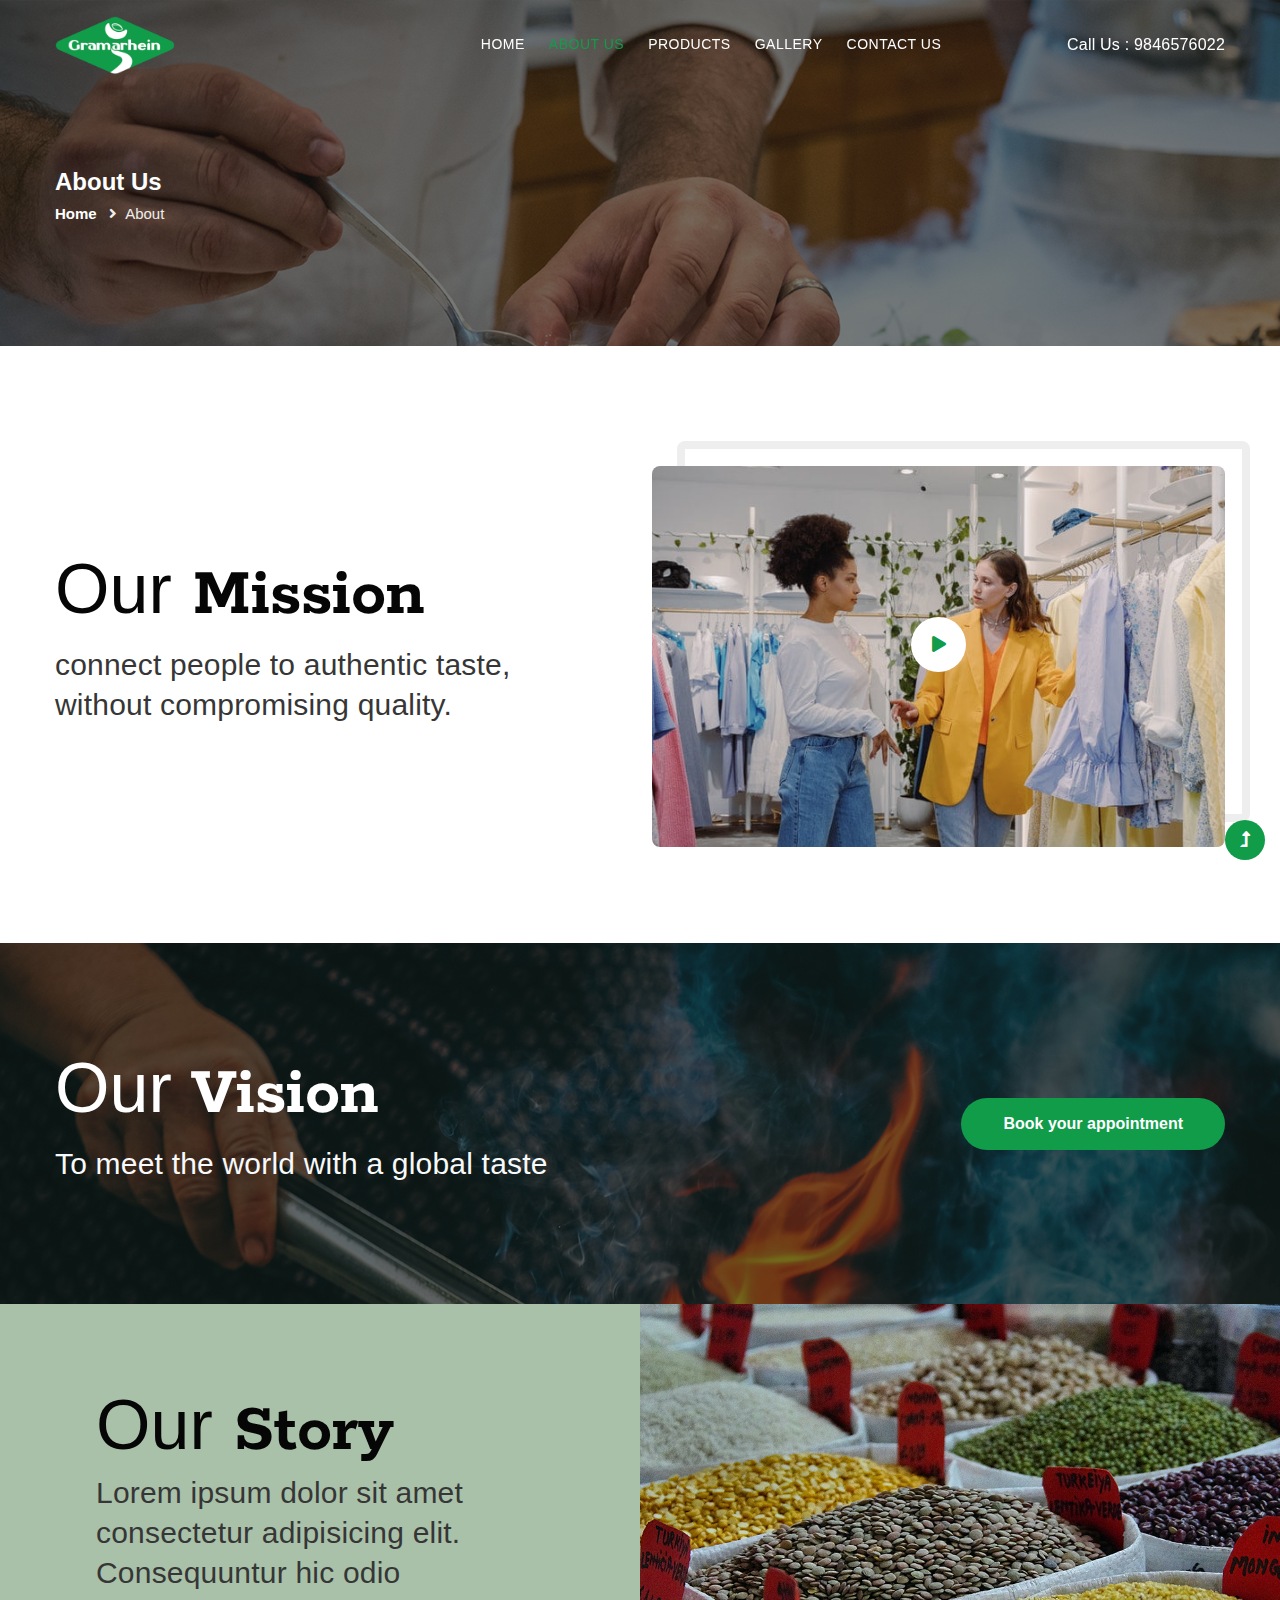
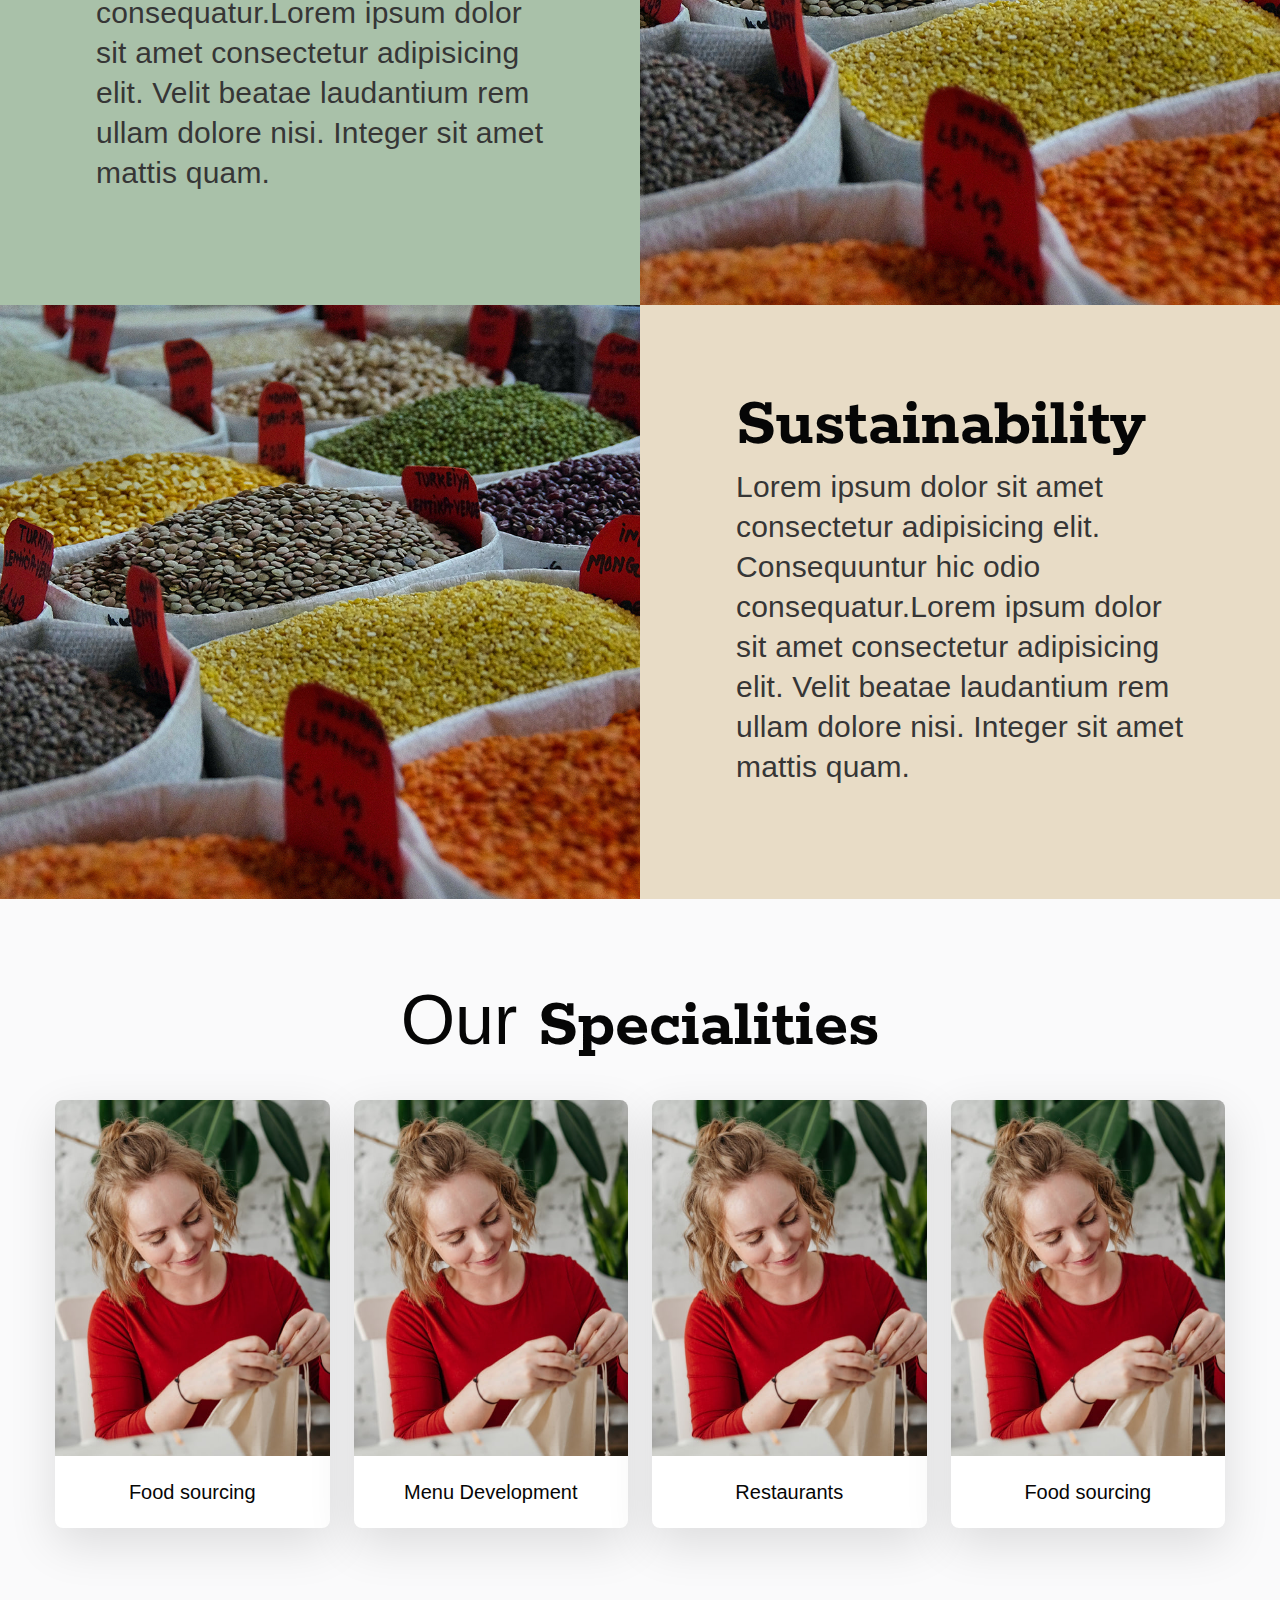
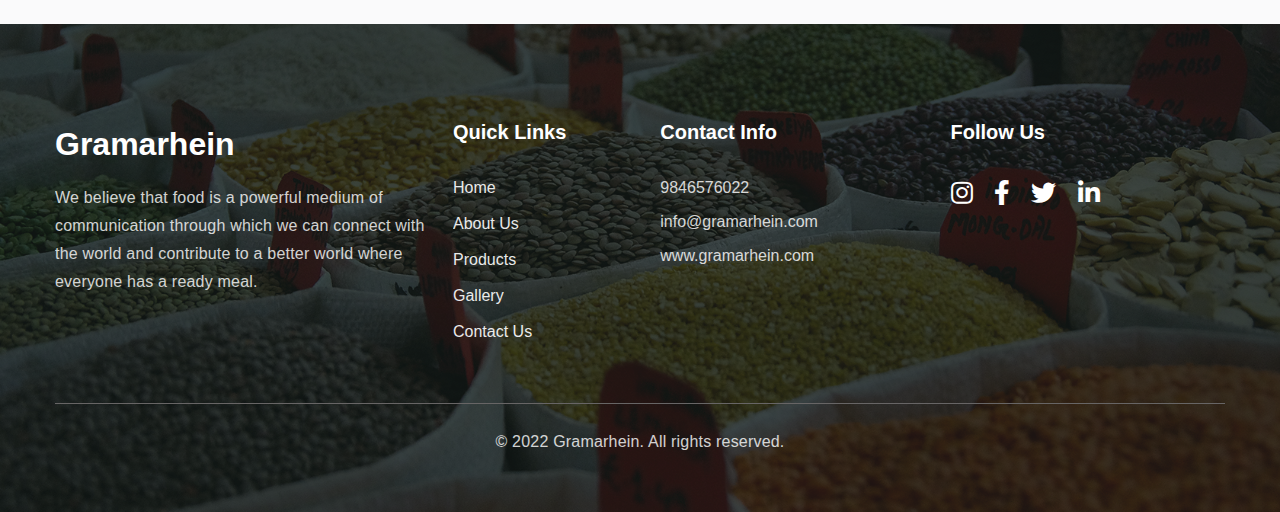
==== commit cdf6f196: "text updations" ====
--- a/about.html
+++ b/about.html
@@ -76,7 +76,7 @@
     <!-- //inner banner -->
 
     <!-- about block -->
-    <section class="gh-about py-5" id="about">
+    <section class="gh-about py-5" id="ourmission">
         <div class="container py-lg-5 py-md-4 py-2">
             <div class="row align-items-center">
                 <div class="col-lg-6 section-width pe-xl-5">
@@ -108,7 +108,7 @@
     <!-- //about block -->
 
         <!-- content block -->
-        <section class="gh-content1 py-5">
+        <section class="gh-content1 py-5" id="ourvision">
             <div class="container py-md-5 py-sm-4 py-2">
                 <div class="row align-items-center py-4">
                     <div class="col-lg-7">
@@ -339,10 +339,8 @@
             <div class="row">
                 <div class="col-lg-4">
                     <a class="footer-logo d-flex align-items-center" href="index.html">
-                        Gramar<span>hein</span></a>
-                    <p class="mt-3">Nam libero tempore, cum soluta nobis est elige endi optio cumque nihil impedit quo
-                        minus id quod maxime placeat facere. Istee natuser iumedolo
-                        ladase.</p>
+                        Gramarhein</a>
+                    <p class="mt-3">We believe that food is a powerful medium of communication through which we can connect with the world and contribute to a better world where everyone has a ready meal.</p>
                     
                 </div>
                 <div class="col-lg-5 mt-lg-0 mt-5">
--- a/assets/css/style-starter.css
+++ b/assets/css/style-starter.css
@@ -22836,6 +22836,7 @@
   font-size: 22px;
   line-height: 28px;
   margin-bottom: 18px;
+  text-transform: uppercase;
 }
 
 .image-overlay p {
--- a/assets/css/style.css
+++ b/assets/css/style.css
@@ -116,6 +116,7 @@
 .nav-fixed .callusheader a {
   color: #000;
 }
+.homepage-blocks{margin-bottom: 30px;}
 
 /* aboutus page */
 
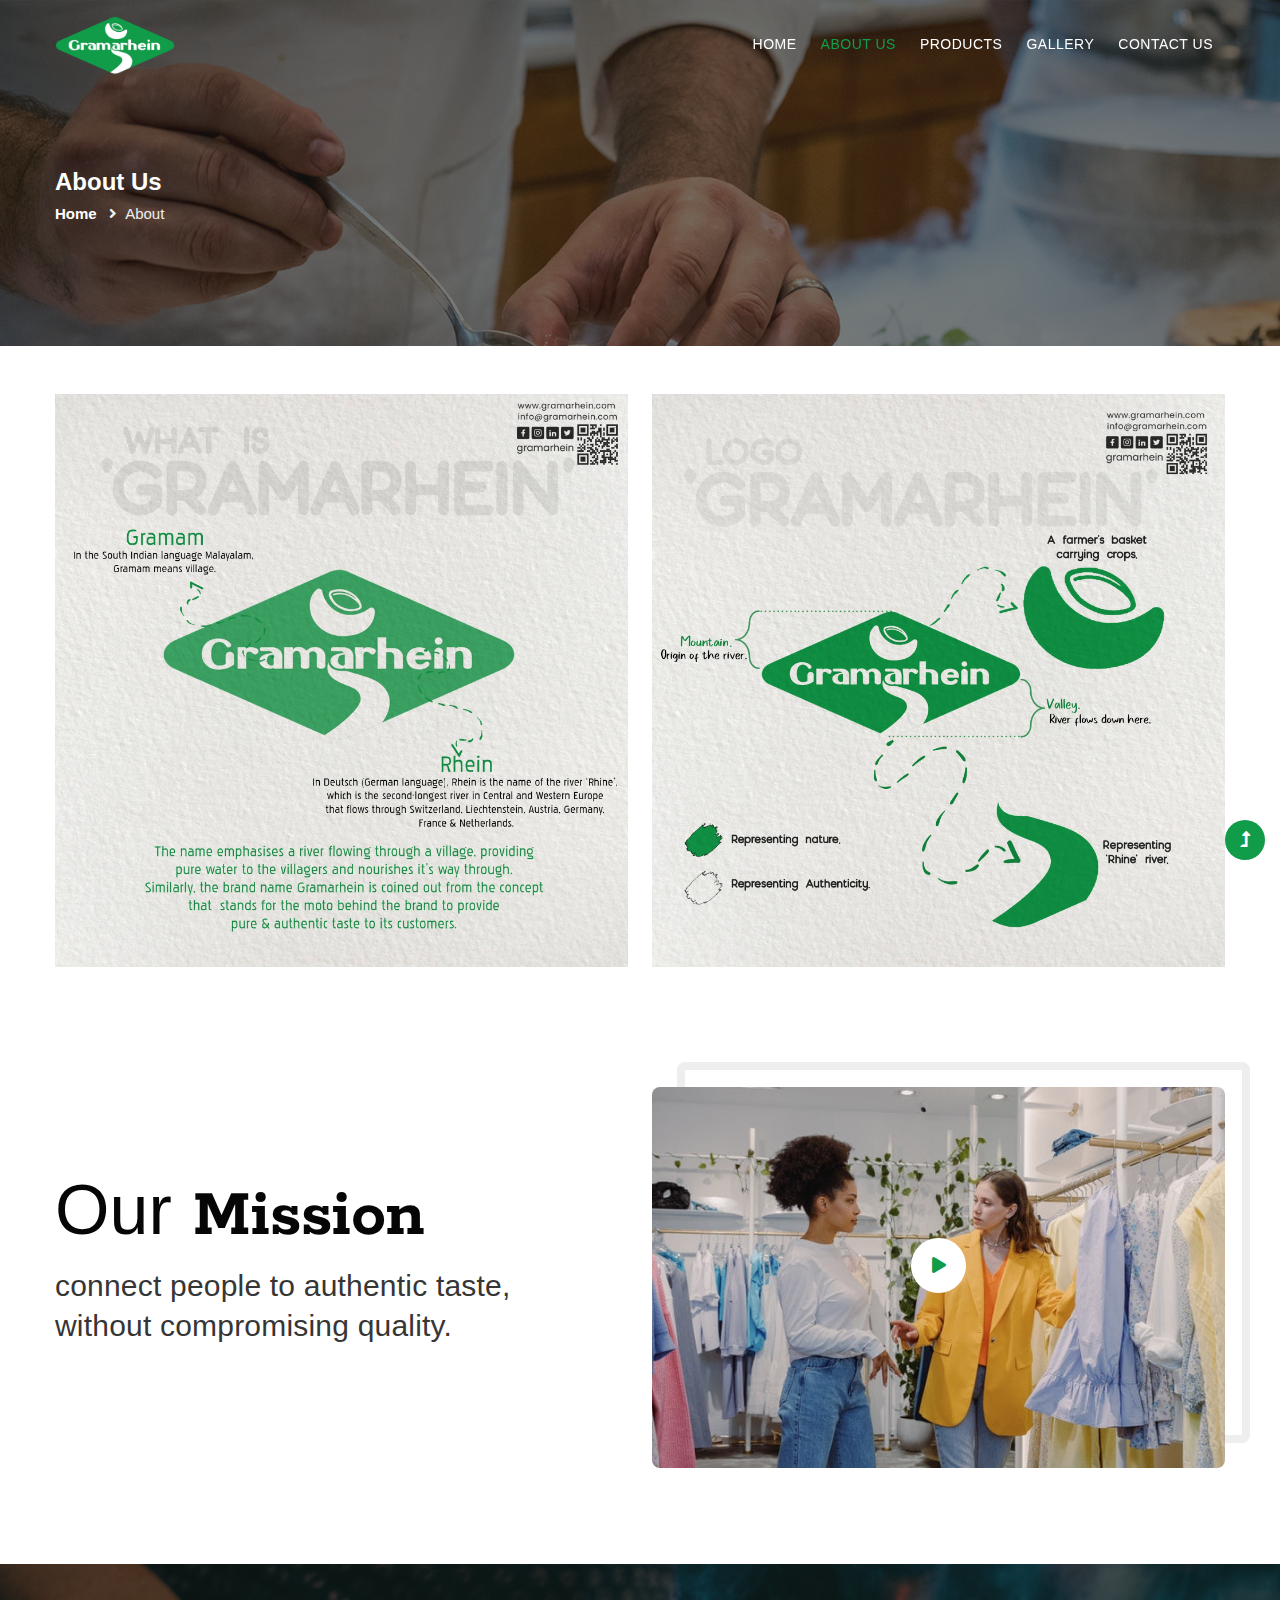
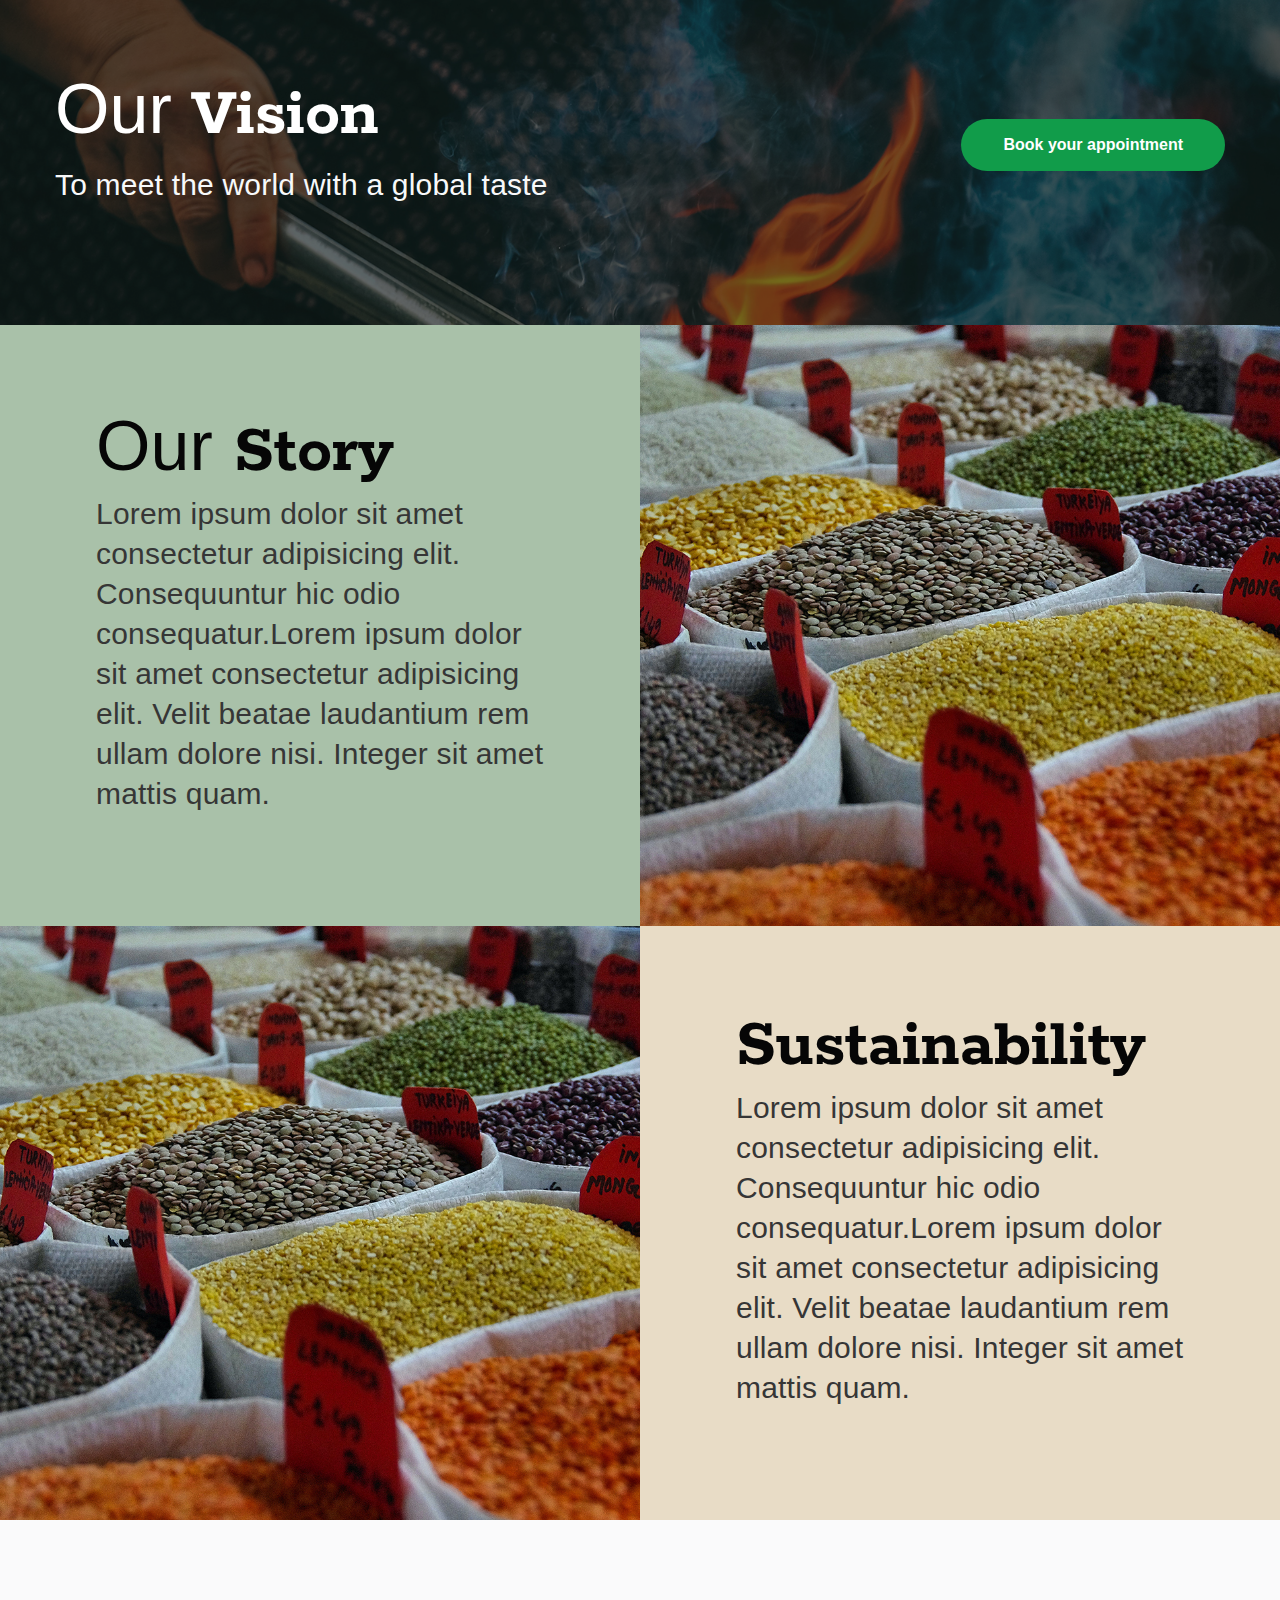
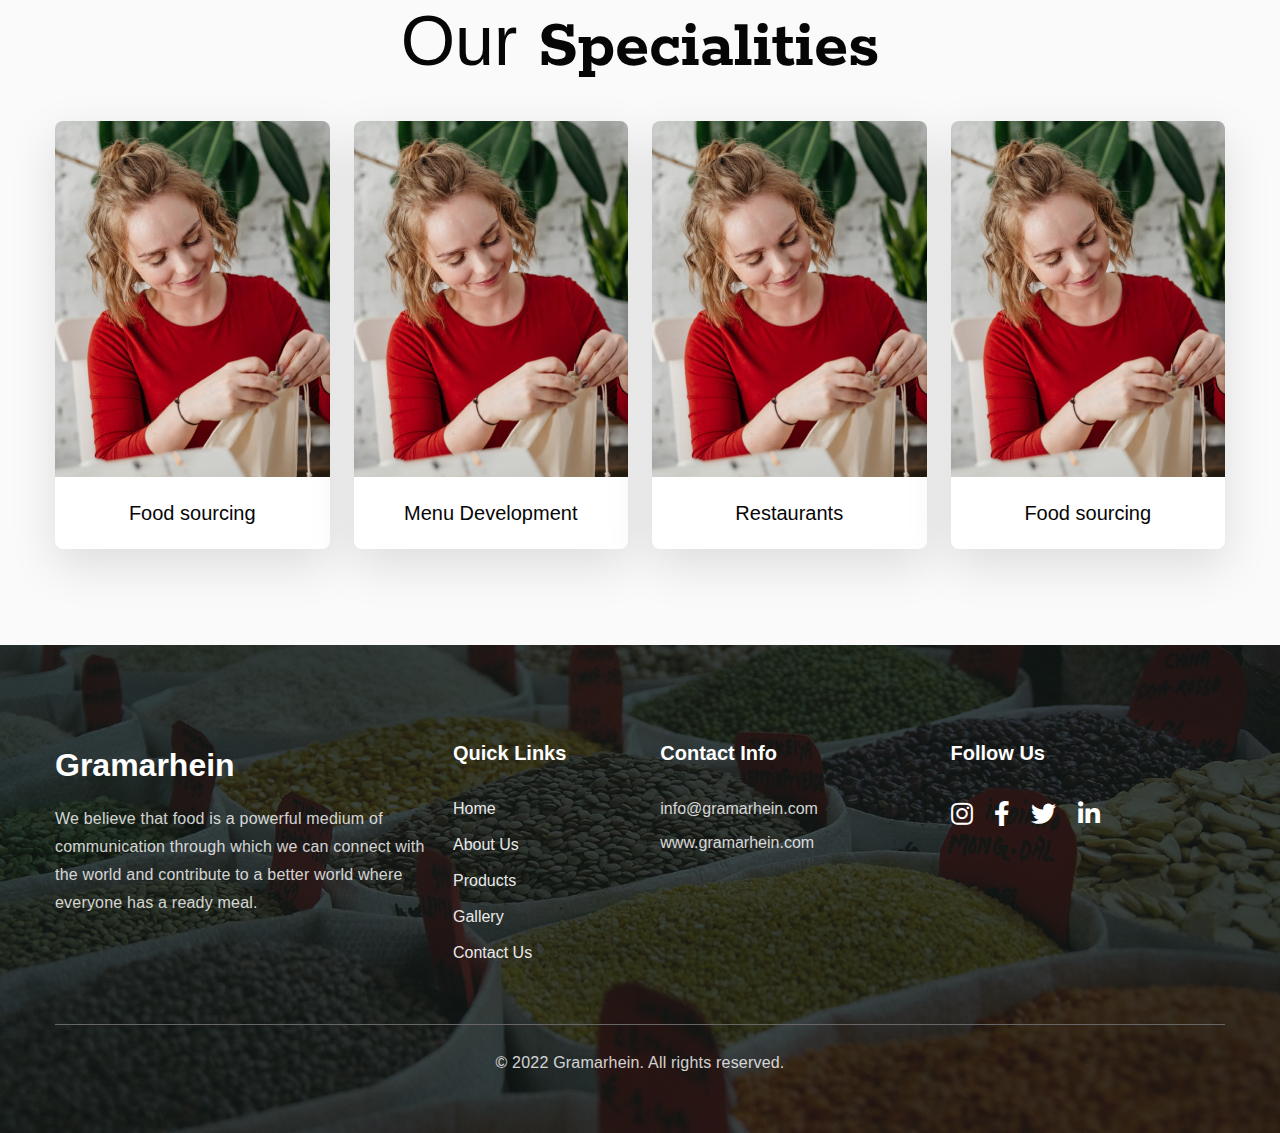
==== commit 6ec6e1af: "bug fixes & logo description images added" ====
--- a/about.html
+++ b/about.html
@@ -31,8 +31,8 @@
                     <span class="navbar-toggler-icon fa icon-expand fa-bars"></span>
                     <span class="navbar-toggler-icon fa icon-close fa-times"></span>
                 </button>
-                <div class="collapse navbar-collapse" id="navbarScroll">
-                    <ul class="navbar-nav mx-auto my-2 my-lg-0 navbar-nav-scroll">
+                <div class="collapse navbar-collapse justify-content-end" id="navbarScroll">
+                    <ul class="navbar-nav my-2 my-lg-0 navbar-nav-scroll">
                         <li class="nav-item">
                             <a class="nav-link" aria-current="page" href="index.html">Home</a>
                         </li>
@@ -52,9 +52,9 @@
                     
                 </div>
                 <!-- toggle switch for light and dark theme -->
-                <div class="cont-ser-position">
+                <!-- <div class="cont-ser-position">
                     <p class="callusheader">Call Us : <a href="tel:9846576022" class="">9846576022</a></p>
-                </div>
+                </div> -->
                 <!-- //toggle switch for light and dark theme -->
             </nav>
         </div>
@@ -74,6 +74,19 @@
         </div>
     </section>
     <!-- //inner banner -->
+
+    <section class="pt-5" id="logoandname">
+        <div class="container">
+            <div class="row align-items-center">
+                <div class="col-lg-6">
+                    <img src="assets/images/logo-description.jpg" class="img-fluid" alt="logo&description">
+                </div>
+                <div class="col-lg-6">
+                    <img src="assets/images/logo-description2.jpg" class="img-fluid" alt="logo&description">
+                </div>
+            </div>
+        </div>
+    </section>
 
     <!-- about block -->
     <section class="gh-about py-5" id="ourmission">
@@ -358,7 +371,7 @@
                         <div class="col-xl-5 col-6 column px-xxl-0">
                             <h3 class="">Contact Info</h3>
                             <ul class="footer-contact-list">
-                                <li class="mt-2"><a href="tel:9846576022">9846576022</a></li>
+                                <!-- <li class="mt-2"><a href="tel:9846576022">9846576022</a></li> -->
                                 <li class="mt-2"><a href="mailto:info@gramarhein.com">info@gramarhein.com</a></li>
                                 <li class="mt-2"><a href="http://gramarhein.com">www.gramarhein.com</a></li>
                             </ul>
--- a/assets/css/style-starter.css
+++ b/assets/css/style-starter.css
@@ -4559,6 +4559,7 @@
   flex-basis: 100%;
   flex-grow: 1;
   align-items: center;
+  justify-content: flex-end!important;
 }
 
 .navbar-toggler {
@@ -23043,6 +23044,9 @@
 .box-wrap p {
   margin: 0;
   color: var(--para-color);
+  overflow: hidden;
+  text-overflow: ellipsis;
+  white-space: nowrap;
 }
 
 .search-box .icon {
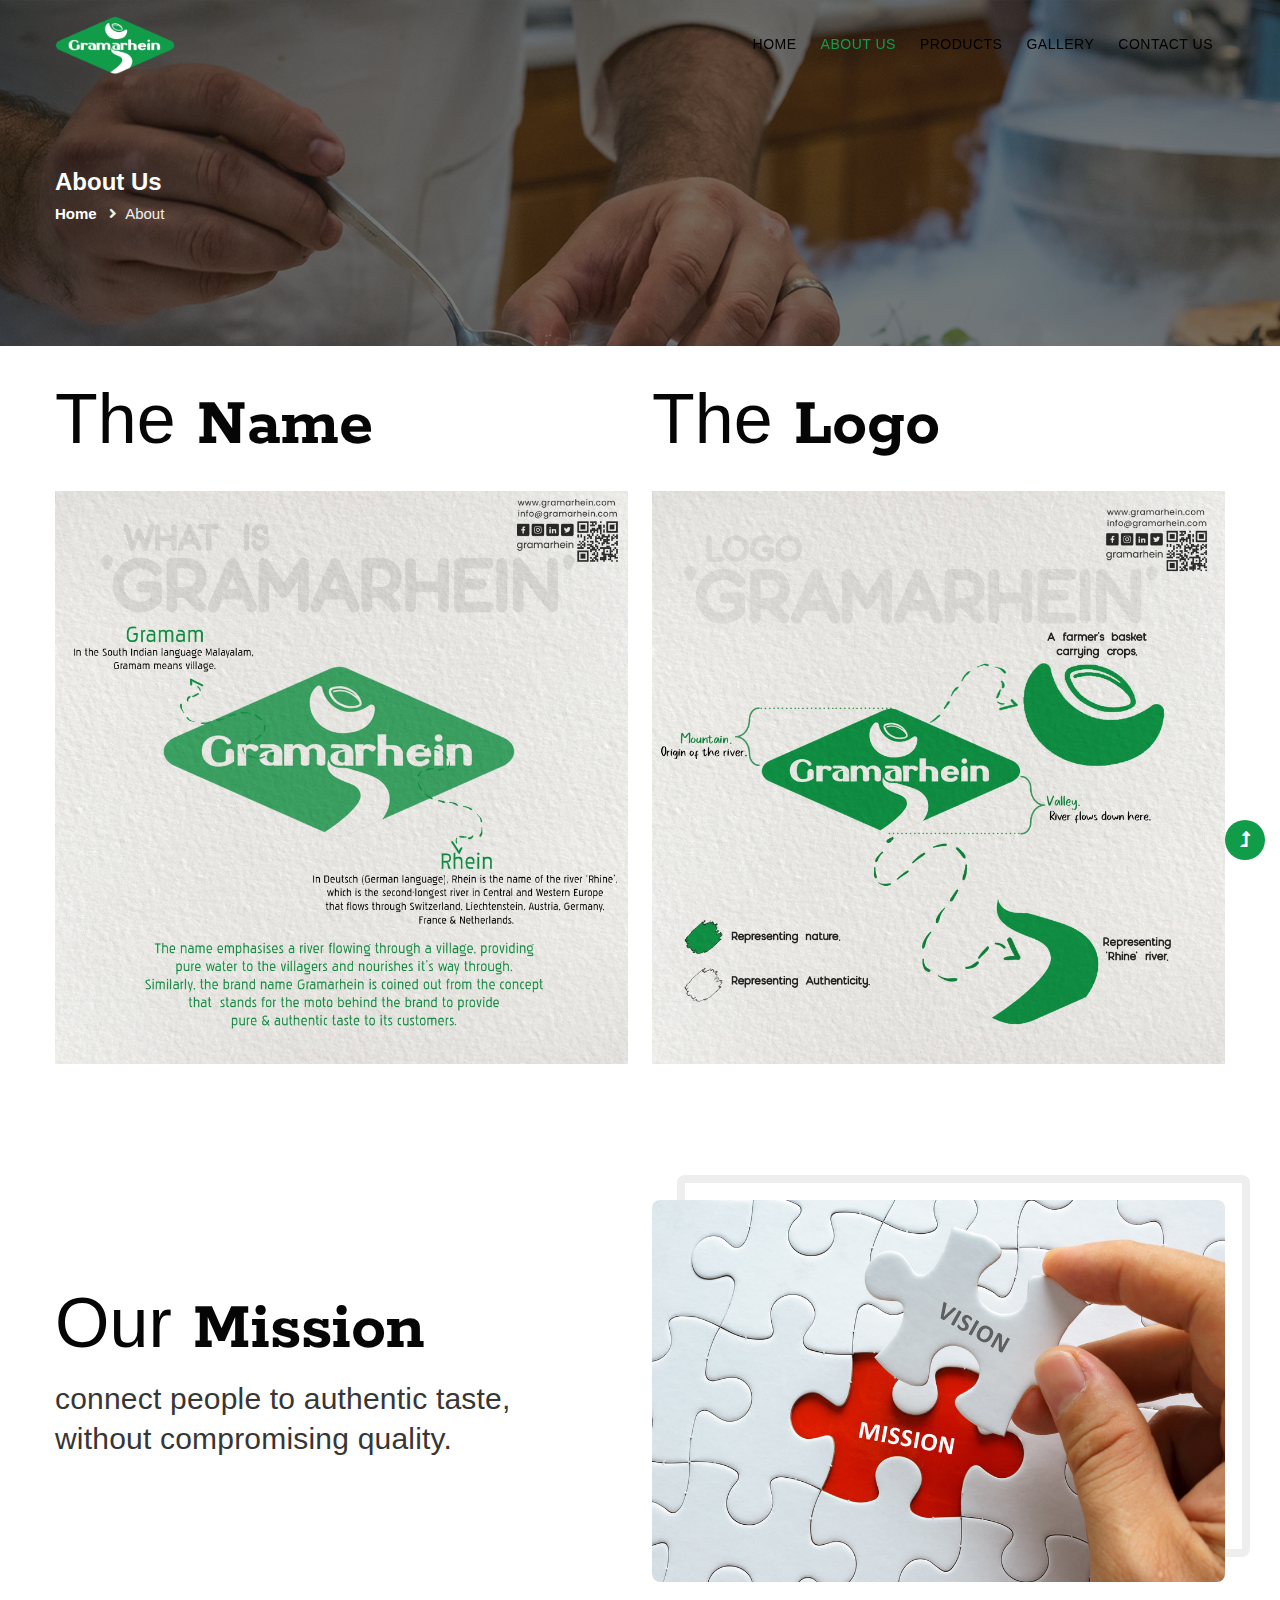
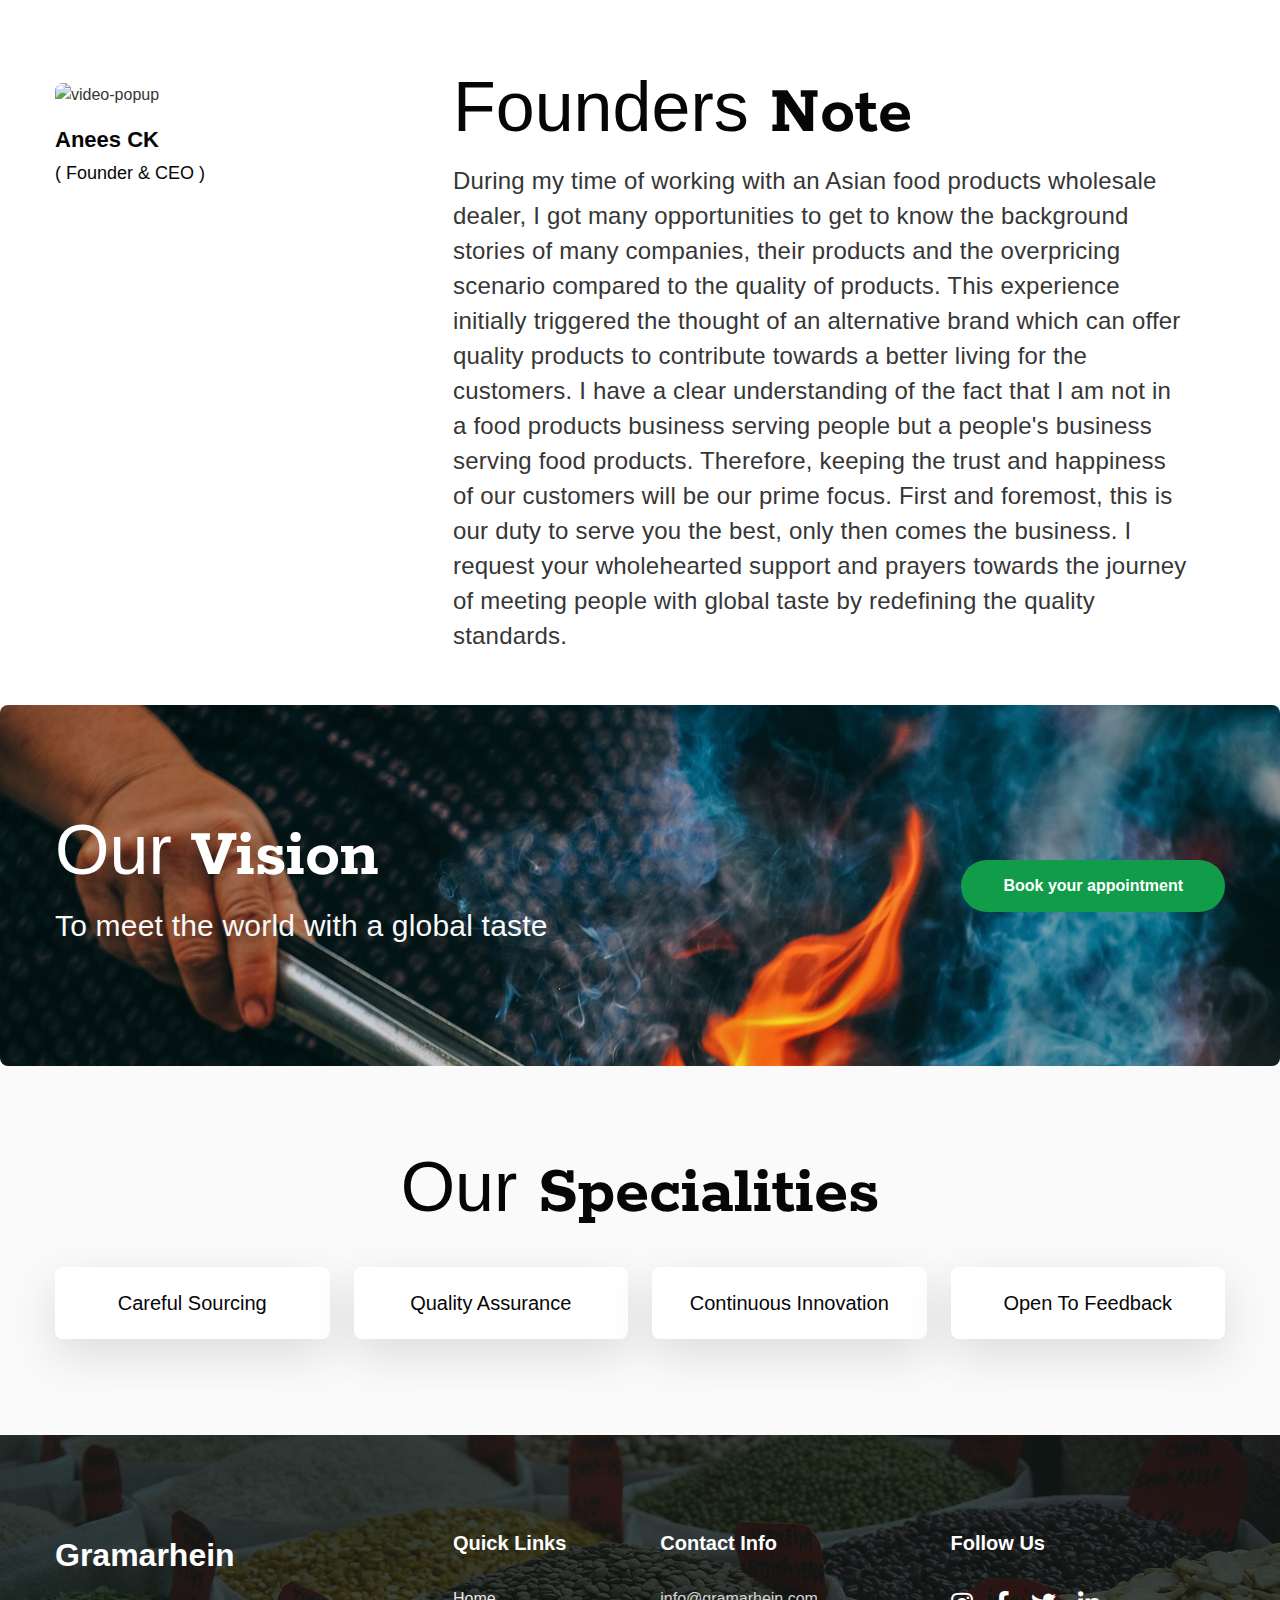
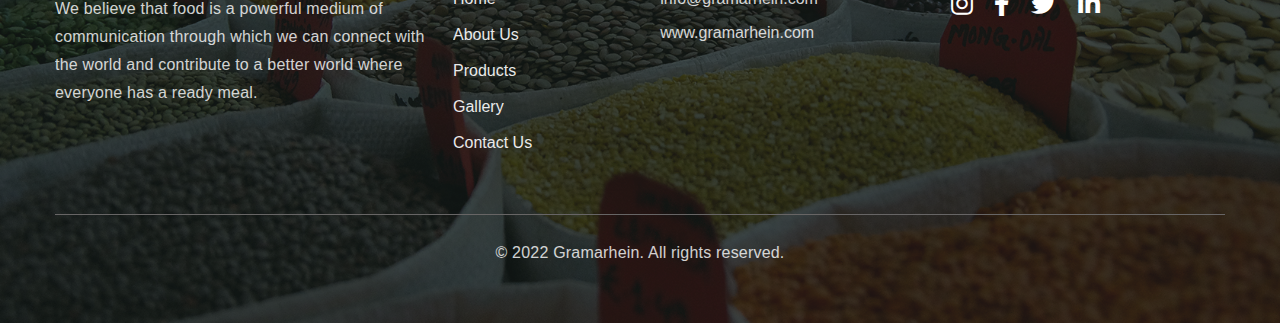
==== commit 27131e64: "design changes, new slider image added, founder notes added" ====
--- a/about.html
+++ b/about.html
@@ -79,10 +79,12 @@
         <div class="container">
             <div class="row align-items-center">
                 <div class="col-lg-6">
-                    <img src="assets/images/logo-description.jpg" class="img-fluid" alt="logo&description">
+                    <h3 class="title-style"><span>The</span> Name</h3>
+                    <img src="assets/images/logo-description.jpg" class="img-fluid logo-description" alt="logo&description">
                 </div>
                 <div class="col-lg-6">
-                    <img src="assets/images/logo-description2.jpg" class="img-fluid" alt="logo&description">
+                    <h3 class="title-style"><span>The</span> Logo</h3>
+                    <img src="assets/images/logo-description2.jpg" class="img-fluid logo-description" alt="logo&description">
                 </div>
             </div>
         </div>
@@ -90,7 +92,7 @@
 
     <!-- about block -->
     <section class="gh-about py-5" id="ourmission">
-        <div class="container py-lg-5 py-md-4 py-2">
+        <div class="container py-md-4 py-2">
             <div class="row align-items-center">
                 <div class="col-lg-6 section-width pe-xl-5">
                     <h3 class="title-style"><span>Our</span> Mission</h3>
@@ -100,25 +102,56 @@
                 </div>
                 <div class="col-lg-6 history-info mt-lg-0 mt-5 pt-md-4 pt-2">
                     <div class="position-relative img-border">
-                        <img src="assets/images/blog4.jpg" class="img-fluid video-popup-image" alt="video-popup">
-
-                        <a href="#small-dialog" class="popup-with-zoom-anim play-view text-center position-absolute">
+                        <img src="assets/images/mission.jpg" class="img-fluid video-popup-image" alt="video-popup">
+
+                        <!-- <a href="#small-dialog" class="popup-with-zoom-anim play-view text-center position-absolute">
                             <span class="video-play-icon">
                                 <span class="fa fa-play"></span>
                             </span>
-                        </a>
+                        </a> -->
 
                         <!-- dialog itself, mfp-hide class is required to make dialog hidden -->
-                        <div id="small-dialog" class="zoom-anim-dialog mfp-hide">
+                        <!-- <div id="small-dialog" class="zoom-anim-dialog mfp-hide">
                             <iframe src="https://player.vimeo.com/video/333569091?h=9836ac4d97"
                                 allowfullscreen></iframe>
-                        </div>
+                        </div> -->
                     </div>
                 </div>
             </div>
         </div>
     </section>
     <!-- //about block -->
+
+    <!-- about block -->
+    <section class="gh-about py-4 mb-4" id="ourmission">
+        <div class="container py-1">
+            <div class="row">
+                <div class="col-lg-3 history-info mt-lg-0 mt-5 mb-sm-3 ceo-img-section">
+                    <div class="position-relative">
+                        <img src="assets/images/ceo.jpg" class="img-fluid video-popup-image ceo-img" alt="video-popup">
+                        <h4 class="ceo-name">Anees CK</h4>
+                        <h4 class="ceo-text">( Founder & CEO )</h4>
+                    </div>
+                </div>
+                <div class="col-lg-1"></div>
+                <div class="col-lg-8 section-width pe-xl-5">
+                    <h3 class="title-style"><span>Founders</span> Note</h3>
+                    
+                    <p class="mt-4 pb-dm-3 ceo-para">During my time of working with an Asian food products wholesale dealer, I got many opportunities to get to know the background stories of many companies, their products and the overpricing scenario compared to the quality of products.
+
+                        This experience initially triggered the thought of an alternative brand which can offer quality products to contribute towards a better living for the customers.
+                        
+                        I have a clear understanding of the fact that I am not in a food products business serving people but a people's business serving food products. Therefore, keeping the trust and happiness of our customers will be our prime focus.
+                        
+                        First and foremost, this is our duty to serve you the best, only then comes the business.
+                        
+                        I request your wholehearted support and prayers towards the journey of meeting people with global taste by redefining the quality standards.</p>
+                    
+                </div>
+                
+            </div>
+        </div>
+    </section>
 
         <!-- content block -->
         <section class="gh-content1 py-5" id="ourvision">
@@ -138,8 +171,8 @@
         </section>
         <!-- //content block -->
 
-        <!-- works block -->
-        <section class="gh-how-grids-3" id="how">
+        <!-- our-story block -->
+        <!-- <section class="gh-how-grids-3" id="how">
             <div class="container-fluid">
                 <div class="row d-grid grid-col-2 grid-element-9 px-lg-0">
                     
@@ -158,10 +191,10 @@
                 </div>
                 
             </div>
-        </section>
-        <!-- //works block -->
+        </section> -->
+        <!-- //our-story block -->
         <!-- works block -->
-        <section class="gh-how-grids-3" id="how">
+        <!-- <section class="gh-how-grids-3" id="how">
             <div class="container-fluid">
                 <div class="row d-grid grid-col-2 grid-element-9 px-lg-0">
                     <div class="left-grid-ele-9 grid-bg1">
@@ -179,7 +212,7 @@
                 </div>
                 
             </div>
-        </section>
+        </section> -->
         <!-- //works block -->
 
     <!-- team block -->
@@ -190,80 +223,80 @@
                 <div class="col-lg-3 col-sm-6">
                     <div class="teams-gd">
                         <div class="team-member">
-                            <div class="team-img">
+                            <!-- <div class="team-img">
                                 <img class="img-fluid img-responsive" src="assets/images/team1.jpg"
                                         alt="">
-                            </div>
-                            <div class="team-hover">
+                            </div> -->
+                            <!-- <div class="team-hover">
                                 <div class="desk">
                                     <h4>Meet Me</h4>
                                     <p>Lorem ipsum dolor sit amet,Ea consequuntur </p>
                                 </div>
                                
-                            </div>
+                            </div> -->
                         </div>
                         <div class="team-title p-4">
-                            <h5>Food sourcing</h5>
+                            <h5>Careful Sourcing</h5>
                         </div>
                     </div>
                 </div>
                 <div class="col-lg-3 col-sm-6">
                     <div class="teams-gd">
                         <div class="team-member">
-                            <div class="team-img">
+                            <!-- <div class="team-img">
                                 <img class="img-fluid img-responsive" src="assets/images/team1.jpg"
                                         alt="">
-                            </div>
-                            <div class="team-hover">
+                            </div> -->
+                            <!-- <div class="team-hover">
                                 <div class="desk">
                                     <h4>Meet Me</h4>
                                     <p>Lorem ipsum dolor sit amet,Ea consequuntur </p>
                                 </div>
                                
-                            </div>
+                            </div> -->
                         </div>
                         <div class="team-title p-4">
-                            <h5>Menu Development</h5>
+                            <h5>Quality Assurance</h5>
                         </div>
                     </div>
                 </div>
                 <div class="col-lg-3 col-sm-6">
                     <div class="teams-gd">
                         <div class="team-member">
-                            <div class="team-img">
+                            <!-- <div class="team-img">
                                 <img class="img-fluid img-responsive" src="assets/images/team1.jpg"
                                         alt="">
-                            </div>
-                            <div class="team-hover">
+                            </div> -->
+                            <!-- <div class="team-hover">
                                 <div class="desk">
                                     <h4>Meet Me</h4>
                                     <p>Lorem ipsum dolor sit amet,Ea consequuntur </p>
                                 </div>
                                
-                            </div>
+                            </div> -->
                         </div>
                         <div class="team-title p-4">
-                            <h5>Restaurants</h5>
+                            <h5>Continuous Innovation</h5>
                         </div>
                     </div>
                 </div>
                 <div class="col-lg-3 col-sm-6">
                     <div class="teams-gd">
                         <div class="team-member">
-                            <div class="team-img">
+                            <!-- <div class="team-img">
                                 <img class="img-fluid img-responsive" src="assets/images/team1.jpg"
                                         alt="">
-                            </div>
-                            <div class="team-hover">
+                            </div> -->
+                            <!-- <div class="team-hover">
                                 <div class="desk">
                                     <h4>Meet Me</h4>
                                     <p>Lorem ipsum dolor sit amet,Ea consequuntur </p>
                                 </div>
                                
-                            </div>
+                            </div> -->
                         </div>
                         <div class="team-title p-4">
-                            <h5>Food sourcing</h5>
+                            <h5>Open To Feedback</h5>
                         </div>
                     </div>
                 </div>
--- a/assets/css/style-starter.css
+++ b/assets/css/style-starter.css
@@ -18840,7 +18840,8 @@
 .navbar-expand-lg .navbar-nav .nav-link {
   padding: 0;
   font-size: 14px;
-  color: #fff;
+  /* color: #fff; */
+  color: #000;
   font-weight: 500;
   text-transform: uppercase;
   letter-spacing: .5px;
@@ -19267,6 +19268,7 @@
   height: auto;
   position: relative;
   overflow: hidden;
+  margin-top: 90px;
 }
 
 .banner-slider {
@@ -19291,28 +19293,28 @@
 }
 
 .bg1 {
-  background: url(../images/b4.jpg) no-repeat top;
+  background: url(../images/slider-1.jpg) no-repeat top;
   background-size: cover;
 }
 
 .bg2 {
-  background: url(../images/b2.jpg) no-repeat top;
+  background: url(../images/slider-2.jpg) no-repeat top;
   background-size: cover;
 }
 
 .bg3 {
-  background: url(../images/b3.jpg) no-repeat top;
+  background: url(../images/slider-3.jpg) no-repeat top;
   background-size: cover;
 }
 
 .bg4 {
-  background: url(../images/b1.jpg) no-repeat top;
+  background: url(../images/slider-4.jpg) no-repeat top;
   background-size: cover;
 }
 
 .slick-initialized .banner-slide {
   position: relative;
-  min-height: 800px;
+  min-height: 600px;
   padding-bottom: 100px;
   display: flex !important;
   align-items: center;
@@ -19447,6 +19449,17 @@
     line-height: 60px;
   }
 }
+@media (min-width: 1600px) {
+  .slick-initialized .banner-slide {
+    min-height: 700px;
+  }
+}
+@media (min-width: 1900px) {
+  .slick-initialized .banner-slide {
+    min-height: 800px;
+  }
+}
+
 
 @media (max-width: 768px) {
   .hero-content h1 {
@@ -19455,7 +19468,7 @@
   }
 
   .slick-initialized .banner-slide {
-    min-height: 650px;
+    min-height: 600px;
     padding-bottom: 40px;
   }
 }
@@ -19523,7 +19536,8 @@
   }
 
   .slick-initialized .banner-slide {
-    min-height: 550px;
+    /* min-height: 550px; */
+    min-height: 170px;
   }
 
   .banner-slider .slick-arrow:before {
@@ -22874,6 +22888,7 @@
   -ms-background-size: cover;
   position: relative;
   z-index: 1;
+  border-radius: var(--border-radius);
 }
 
 .gh-content1::before {
@@ -22883,7 +22898,7 @@
   left: 0;
   width: 100%;
   height: 100%;
-  background: var(--layer);
+  /* background: var(--layer); */
   z-index: -1;
 }
 
--- a/assets/css/style.css
+++ b/assets/css/style.css
@@ -130,9 +130,24 @@
   font-size: 30px;
   line-height: 40px;
 }
+.ceo-para {
+  font-size: 24px;
+  line-height: 35px;
+}
 .vision {
   font-size: 30px;
   line-height: 40px;
+}
+.logo-description{margin: 40px 0px; display: block;}
+.ceo-name{
+  font-weight: 700;
+  font-size: 22px;
+  margin-top: 20px;
+  margin-bottom: 10px;
+}
+.ceo-text{
+  font-weight: 100;
+  font-size: 18px;
 }
 
 /* Products */
@@ -152,6 +167,7 @@
 .product1 img {
   border-radius: 10px;
 }
+
 
 
 @media only screen and (max-width: 991px) {
@@ -175,4 +191,9 @@
   .productlist-row {
     justify-content: flex-start;
   }
+  .logo-description{margin: 30px 0px;}
+  .ceo-img-section{
+    margin-bottom: 20px;
+
+  }
 }
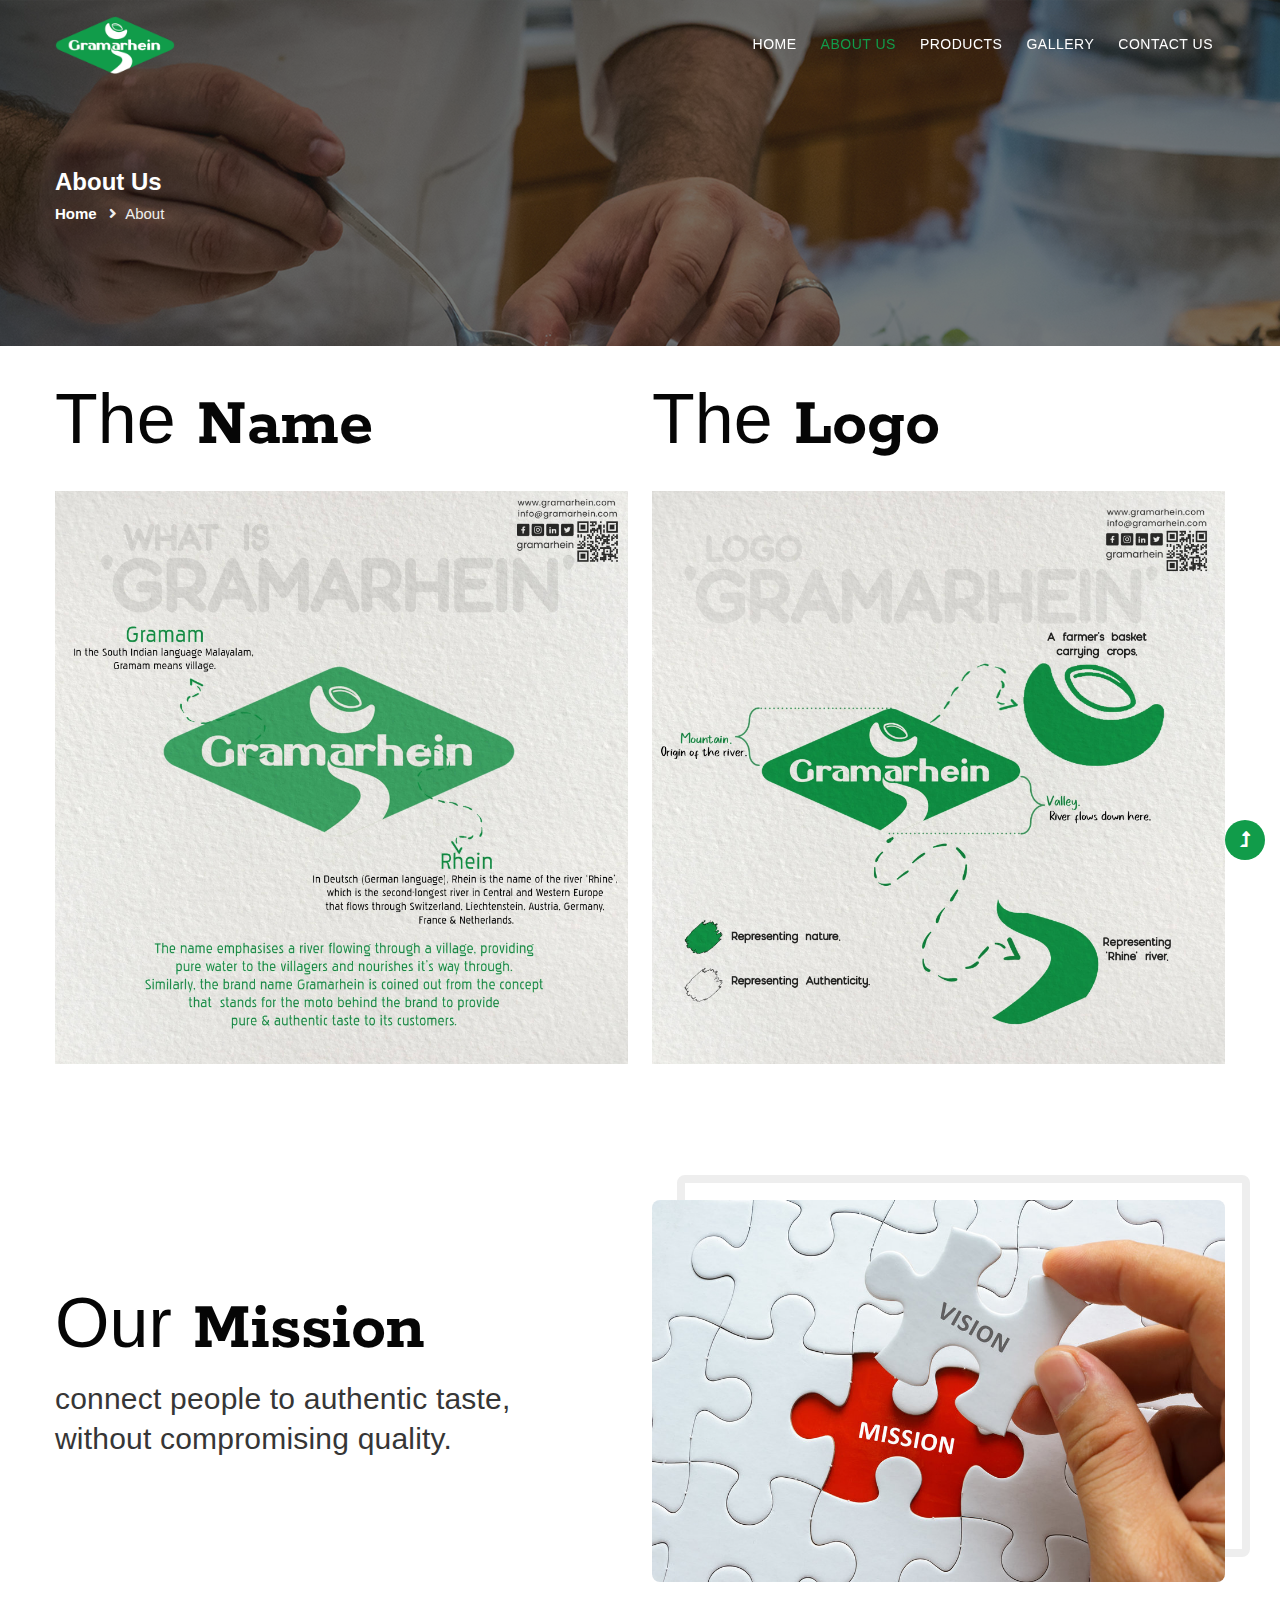
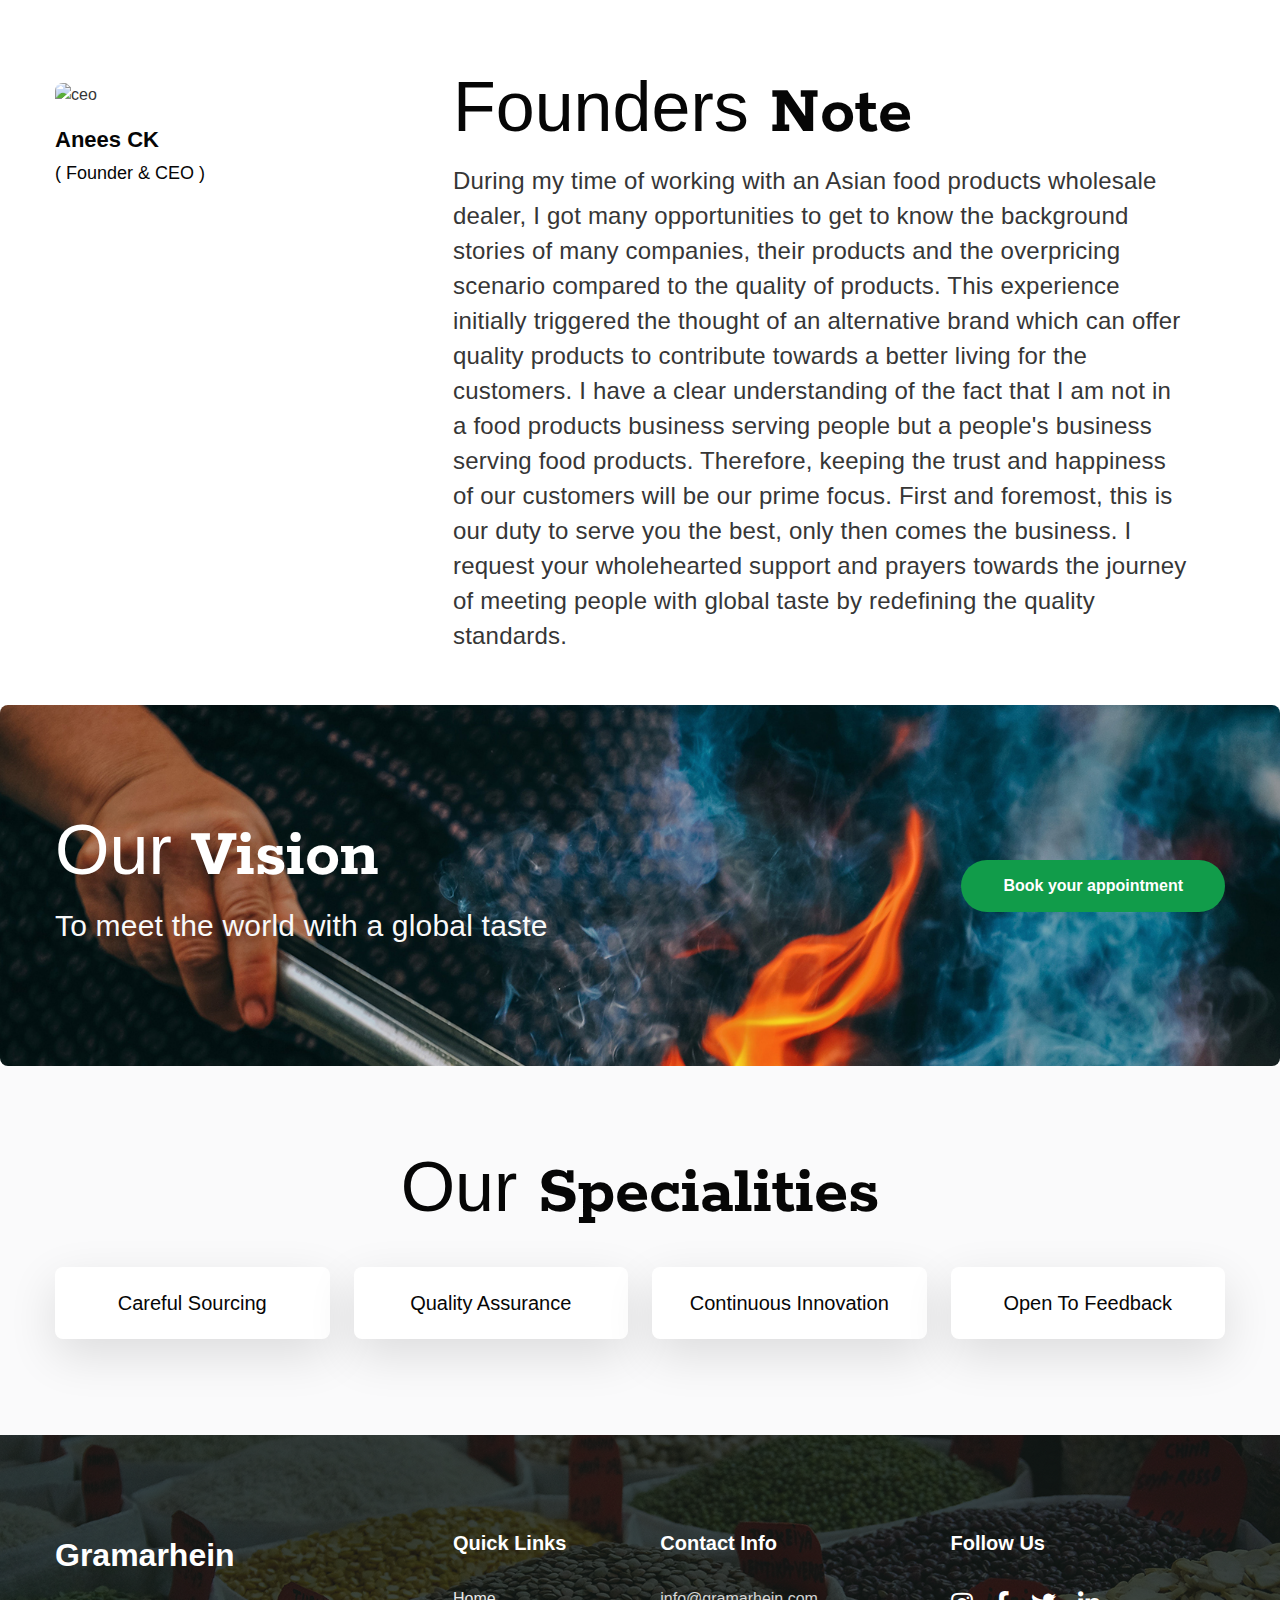
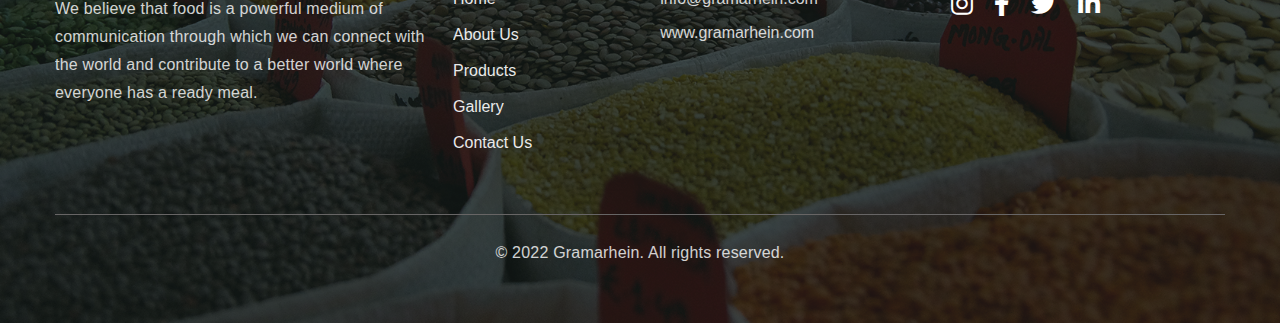
==== commit 2323c7a5: "slider images added & loader added" ====
--- a/about.html
+++ b/about.html
@@ -128,7 +128,7 @@
             <div class="row">
                 <div class="col-lg-3 history-info mt-lg-0 mt-5 mb-sm-3 ceo-img-section">
                     <div class="position-relative">
-                        <img src="assets/images/ceo.jpg" class="img-fluid video-popup-image ceo-img" alt="video-popup">
+                        <img src="assets/images/ceo.jpg" class="img-fluid video-popup-image ceo-img" alt="ceo">
                         <h4 class="ceo-name">Anees CK</h4>
                         <h4 class="ceo-text">( Founder & CEO )</h4>
                     </div>
--- a/assets/css/style-starter.css
+++ b/assets/css/style-starter.css
@@ -18840,8 +18840,8 @@
 .navbar-expand-lg .navbar-nav .nav-link {
   padding: 0;
   font-size: 14px;
-  /* color: #fff; */
-  color: #000;
+  color: #fff;
+  /* color: #fb811e; */
   font-weight: 500;
   text-transform: uppercase;
   letter-spacing: .5px;
@@ -19112,6 +19112,7 @@
 @media only screen and (max-width: 480px) {
   .navbar .navbar-brand {
     font-size: 32px;
+    flex: 1;
   }
 
   .cont-ser-position {
@@ -19268,7 +19269,7 @@
   height: auto;
   position: relative;
   overflow: hidden;
-  margin-top: 90px;
+  /* margin-top: 90px; */
 }
 
 .banner-slider {
@@ -19309,6 +19310,26 @@
 
 .bg4 {
   background: url(../images/slider-4.jpg) no-repeat top;
+  background-size: cover;
+}
+.bg5 {
+  background: url(../images/slider-5.jpg) no-repeat top;
+  background-size: cover;
+}
+.bg6 {
+  background: url(../images/slider-6.jpg) no-repeat top;
+  background-size: cover;
+}
+.bg7 {
+  background: url(../images/slider-7.jpg) no-repeat top;
+  background-size: cover;
+}
+.bg8 {
+  background: url(../images/slider-8.jpg) no-repeat top;
+  background-size: cover;
+}
+.bg9 {
+  background: url(../images/slider-9.jpg) no-repeat top;
   background-size: cover;
 }
 
@@ -19415,12 +19436,12 @@
   margin-bottom: 18px;
   color: #fff;
   max-width: 700px;
-  font-weight: bold;
-  text-transform: uppercase;
+  font-weight: 100;
+  /* text-transform: uppercase; */
 }
 
 .hero-content h1 span {
-  font-weight: 100;
+  font-weight: 700;
 }
 
 .hero-content .cta-btn {
@@ -19519,7 +19540,7 @@
   }
 
   .hero-content {
-    margin: 0 2em;
+    margin: 0px 2em 20px;
   }
 
   .hero-content p {
@@ -19531,8 +19552,8 @@
 
 @media (max-width: 480px) {
   .hero-content h1 {
-    font-size: 35px;
-    line-height: 45px;
+    font-size: 25px;
+    line-height: 25px;
   }
 
   .slick-initialized .banner-slide {
--- a/assets/css/style.css
+++ b/assets/css/style.css
@@ -26,6 +26,9 @@
 .navbar-expand-lg .navbar-nav .nav-link:hover {
   color: #fb811e;
 }
+/* .nav-fixed .navbar-expand-lg .navbar-nav .nav-link:hover{
+  color: #fb811e;
+} */
 
 .home-slider {
   margin-top: 70px;
@@ -194,6 +197,120 @@
   .logo-description{margin: 30px 0px;}
   .ceo-img-section{
     margin-bottom: 20px;
-
-  }
-}
+  }
+  .banner-wrap{
+    margin-top: 90px;
+  }
+  .hero-content .cta-btn {
+    padding-top: 10px;
+}
+}
+
+
+
+/* loader css */
+
+.wrapper {
+  position: fixed;
+  display: grid;
+  place-items: center;
+  background-color: #13a54f;
+  z-index: 9999;
+  inset: 0;
+  transition: opacity 0.25s, visibility 1s;
+}
+.logo-loader{
+  position: absolute;
+    top: 10%;
+    width: 300px;
+}
+.wipeout{
+  opacity: 0;
+  visibility: hidden;
+}
+.loader {
+  width: 200px;
+  height: 60px;
+  position: absolute;
+  left: 50%;
+  top: 50%;
+  transform: translate(-50%, -50%);
+  }
+  
+  .circle{
+  width: 20px;
+  height: 20px;
+  position: absolute;
+  border-radius: 50%;
+  background-color: #fff;
+  left: 15%;
+  transform-origin: 50%;
+  animation: circle .5s alternate infinite ease;
+  }
+  
+  @keyframes circle {
+      0% {
+          top: 60%;
+          height: 5px;
+          border-radius: 50px 50px 25px 25px;
+          transform: scaleX(1.7);
+      }
+      40% {
+          height: 20px;
+          border-radius: 50%;
+          transform: scaleX(1);
+      }
+      100% {
+          top: 0%;
+      }
+  }
+  
+  .circle:nth-child(2) {
+      left: 45%;
+      animation-delay: .2s;
+  }
+  
+  .circle:nth-child(3) {
+      left: auto;
+      right: 15%;
+      animation-delay: .3s;
+  }
+  
+  .shadow {
+      width: 28px;
+      height: 4px;
+      border-radius: 50%;
+      background-color: rgba(220, 91, 81, .5);
+      position: absolute;
+      top: 42px;
+      transform-origin: 50%;
+      z-index: -1;
+      left: 15%;
+      filter: blur(1px);
+      animation: shadow .5s alternate infinite ease;
+  }
+  
+  @keyframes shadow {
+      0% {
+          transform: scaleX(1.5);
+      }
+      40% {
+          transform: scaleX(1);
+          opacity: .7;
+      }
+      100% {
+          transform: scaleX(.2);
+          opacity: .4;
+      }
+  }
+  
+  .shadow:nth-child(4) {
+      left: 45%;
+      animation-delay: .2s;
+  }
+  
+  .shadow:nth-child(5) {
+      left: auto;
+      right: 15%;
+      animation-delay: .3s;
+  }
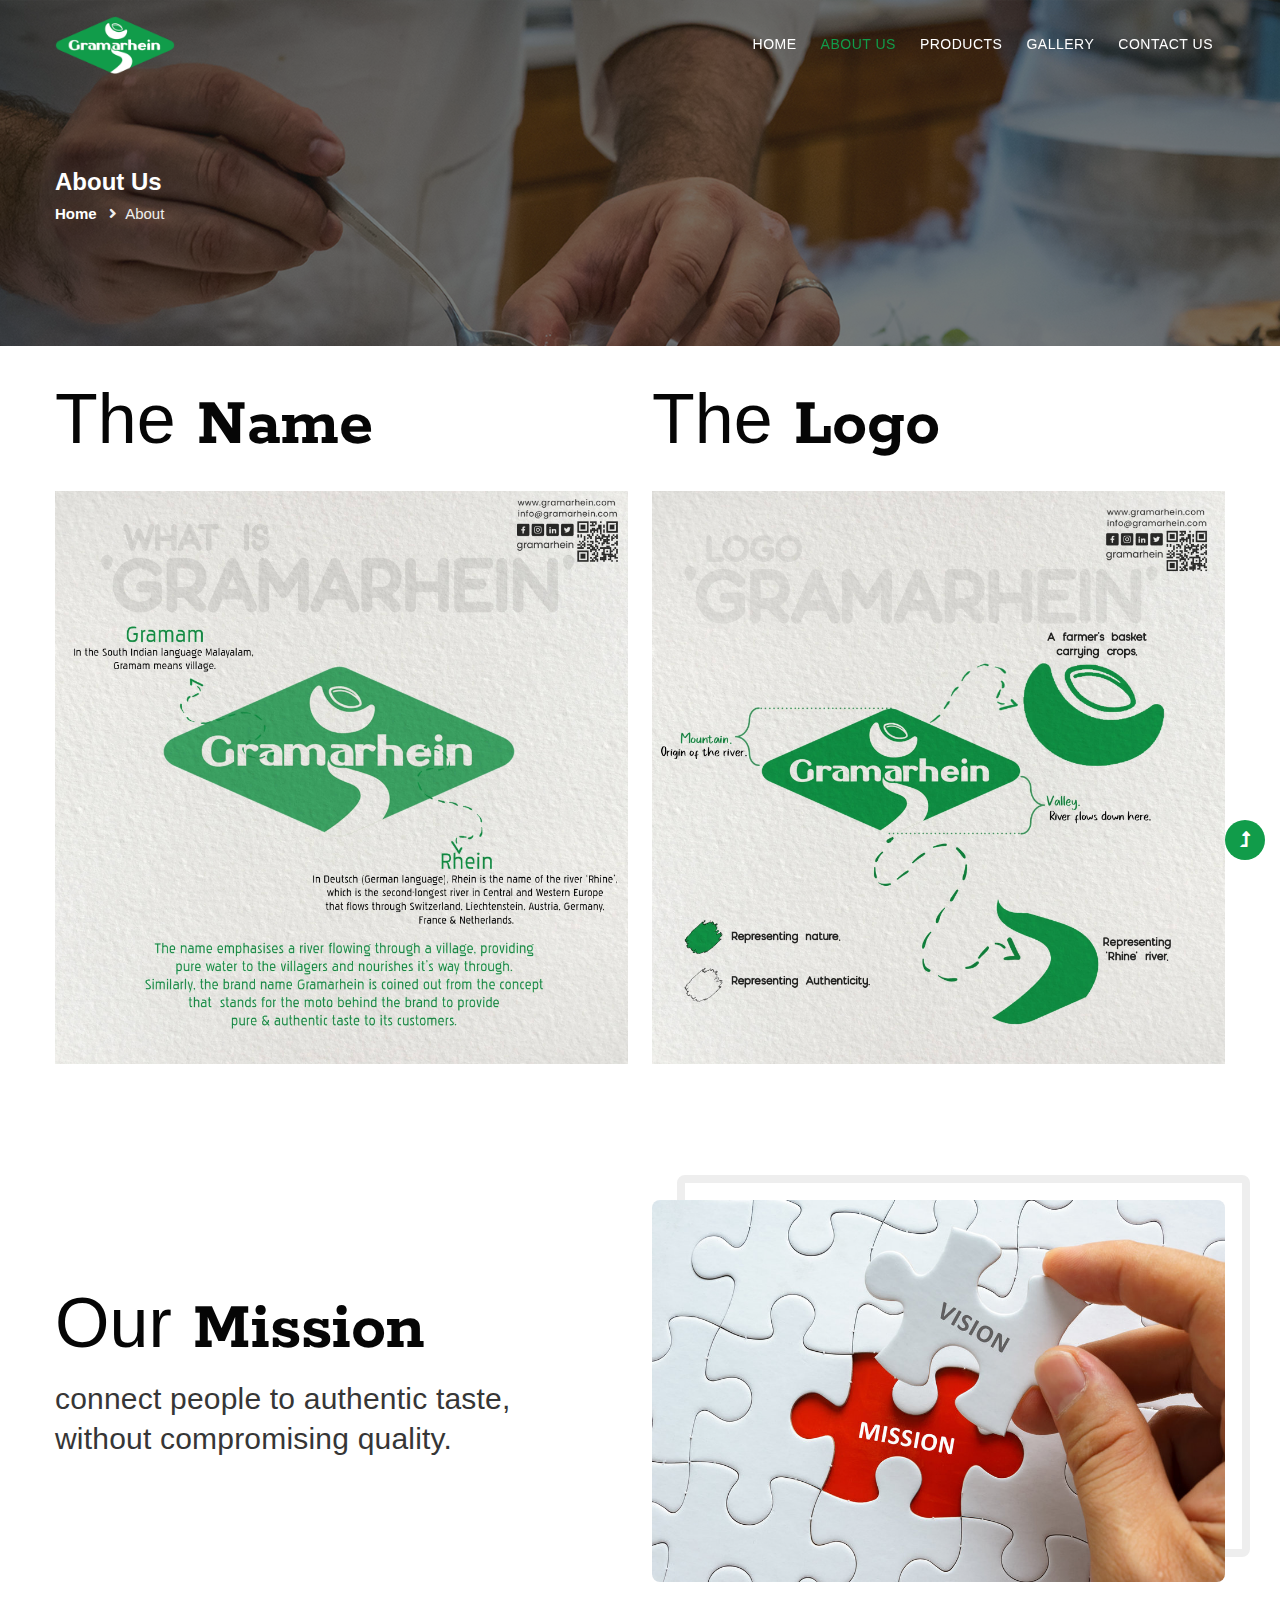
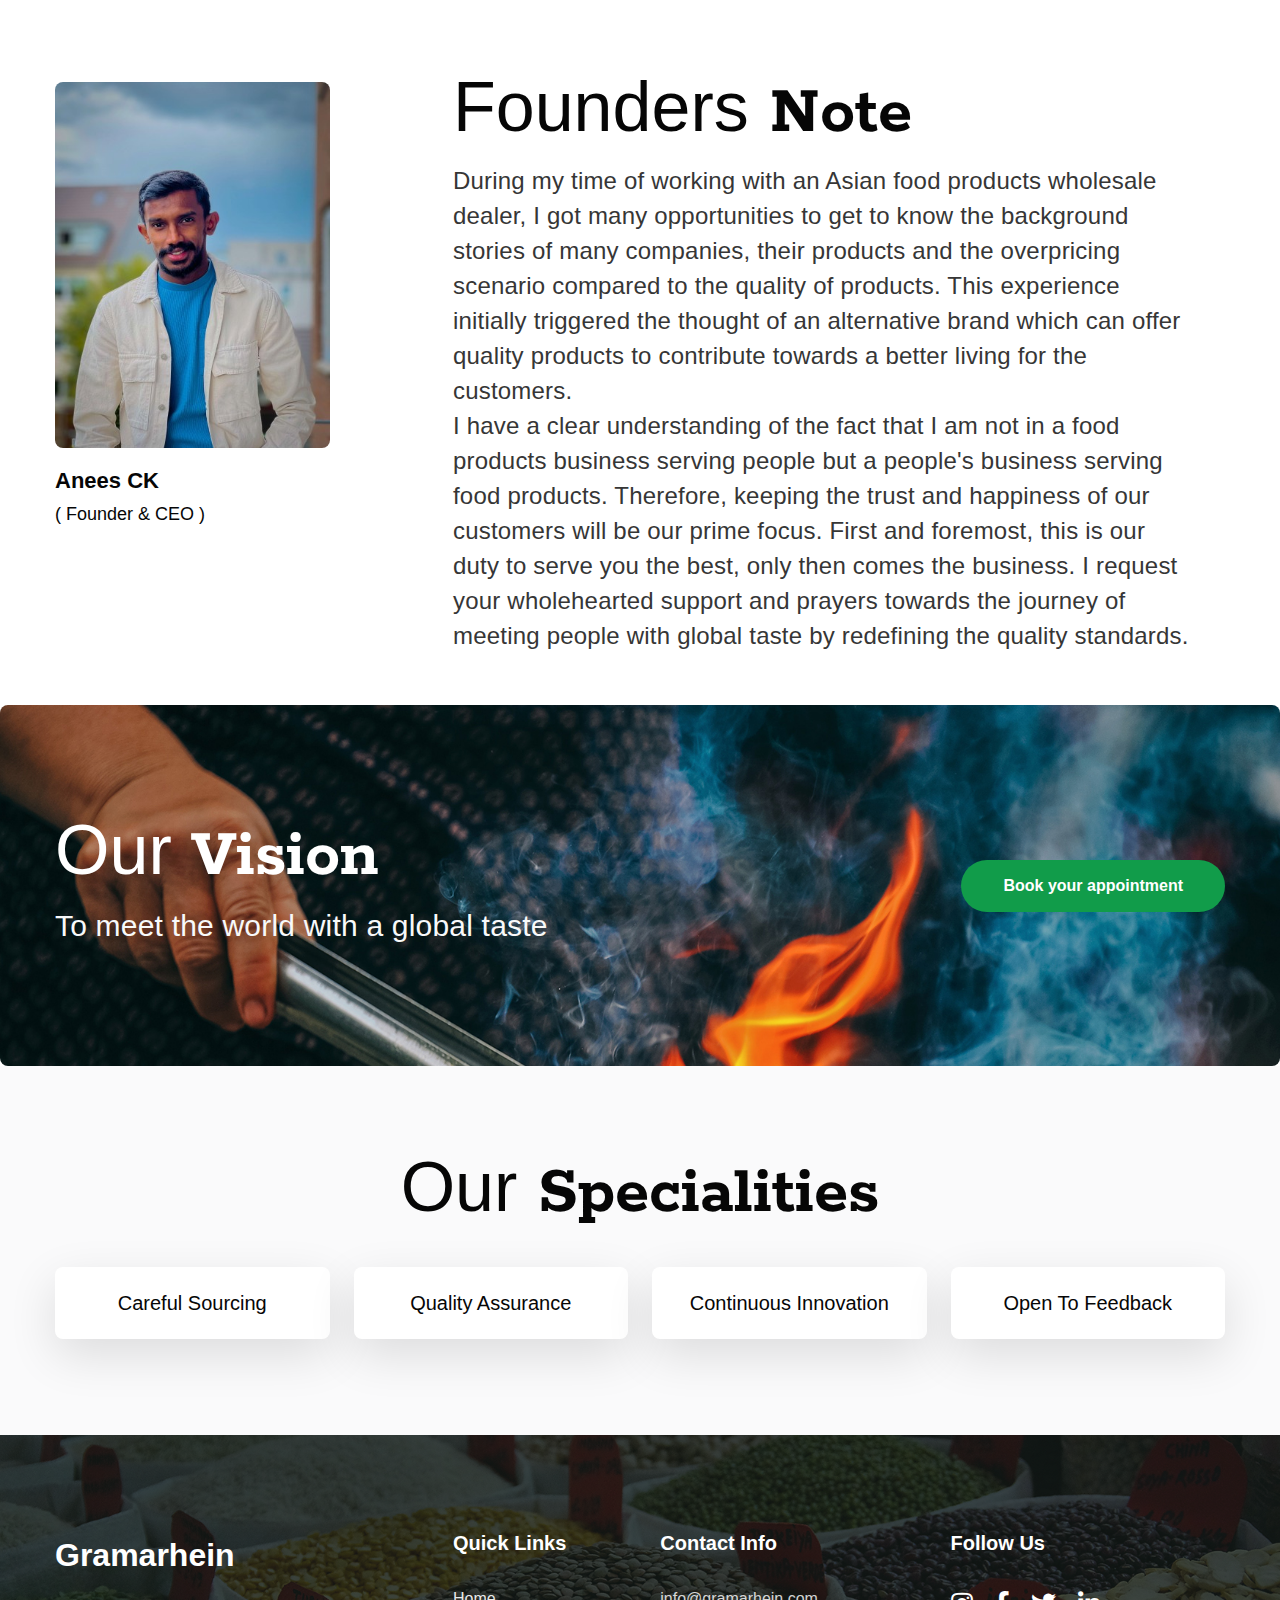
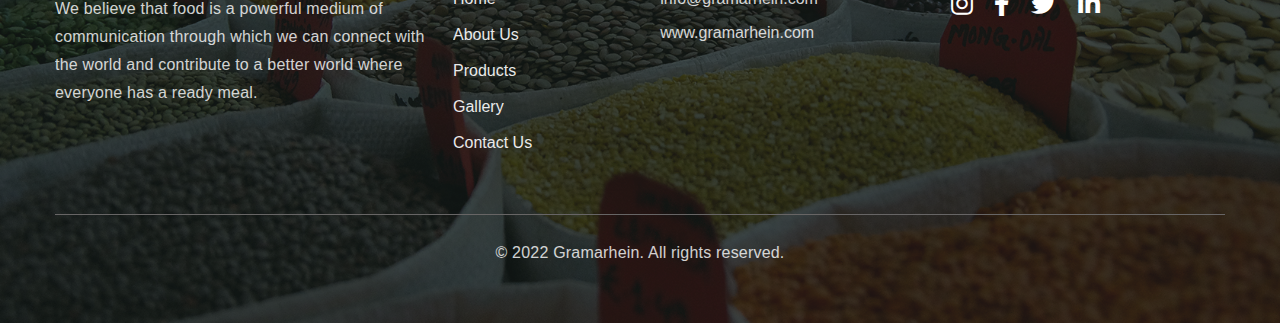
==== commit dd0e0db2: "ui fixes" ====
--- a/about.html
+++ b/about.html
@@ -128,7 +128,7 @@
             <div class="row">
                 <div class="col-lg-3 history-info mt-lg-0 mt-5 mb-sm-3 ceo-img-section">
                     <div class="position-relative">
-                        <img src="assets/images/ceo.jpg" class="img-fluid video-popup-image ceo-img" alt="ceo">
+                        <img src="assets/images/anees.jpg" class="img-fluid video-popup-image ceo-img" alt="ceo">
                         <h4 class="ceo-name">Anees CK</h4>
                         <h4 class="ceo-text">( Founder & CEO )</h4>
                     </div>
@@ -139,7 +139,7 @@
                     
                     <p class="mt-4 pb-dm-3 ceo-para">During my time of working with an Asian food products wholesale dealer, I got many opportunities to get to know the background stories of many companies, their products and the overpricing scenario compared to the quality of products.
 
-                        This experience initially triggered the thought of an alternative brand which can offer quality products to contribute towards a better living for the customers.
+                        This experience initially triggered the thought of an alternative brand which can offer quality products to contribute towards a better living for the customers.<br />
                         
                         I have a clear understanding of the fact that I am not in a food products business serving people but a people's business serving food products. Therefore, keeping the trust and happiness of our customers will be our prime focus.
                         
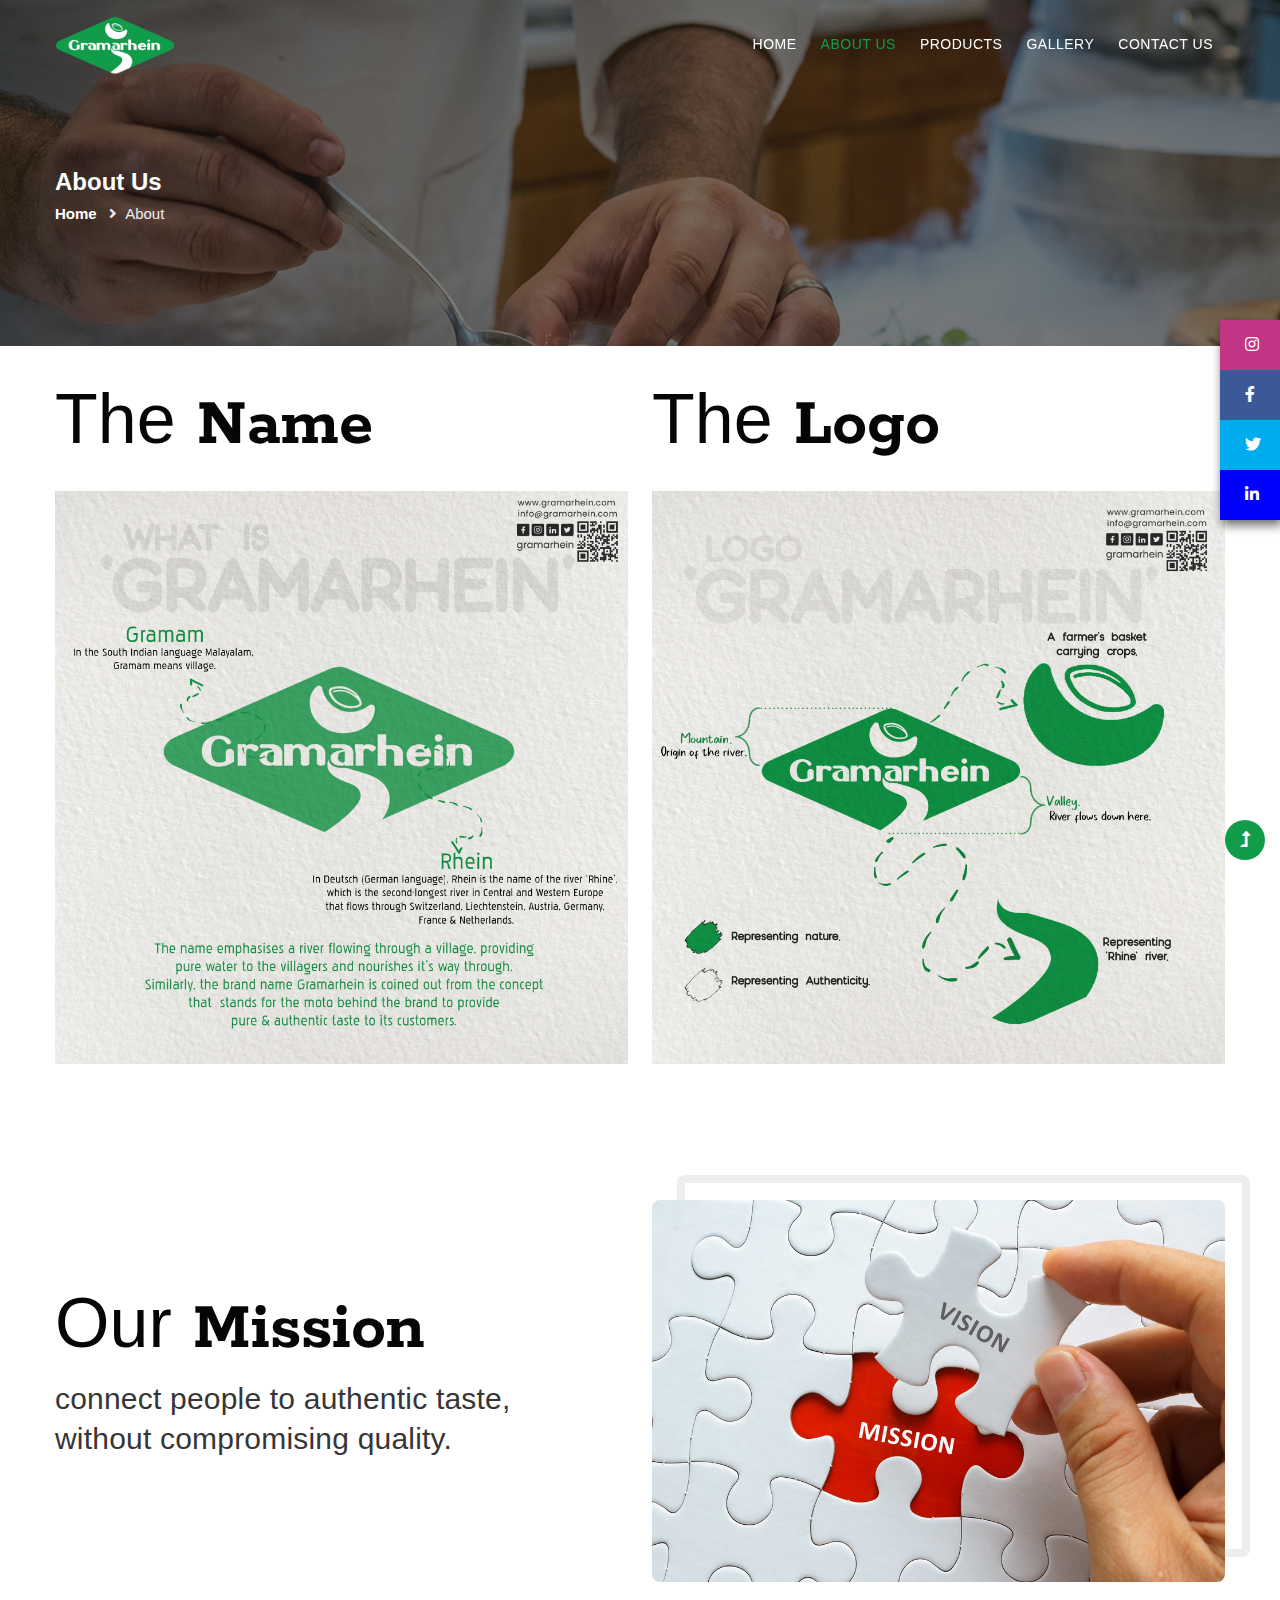
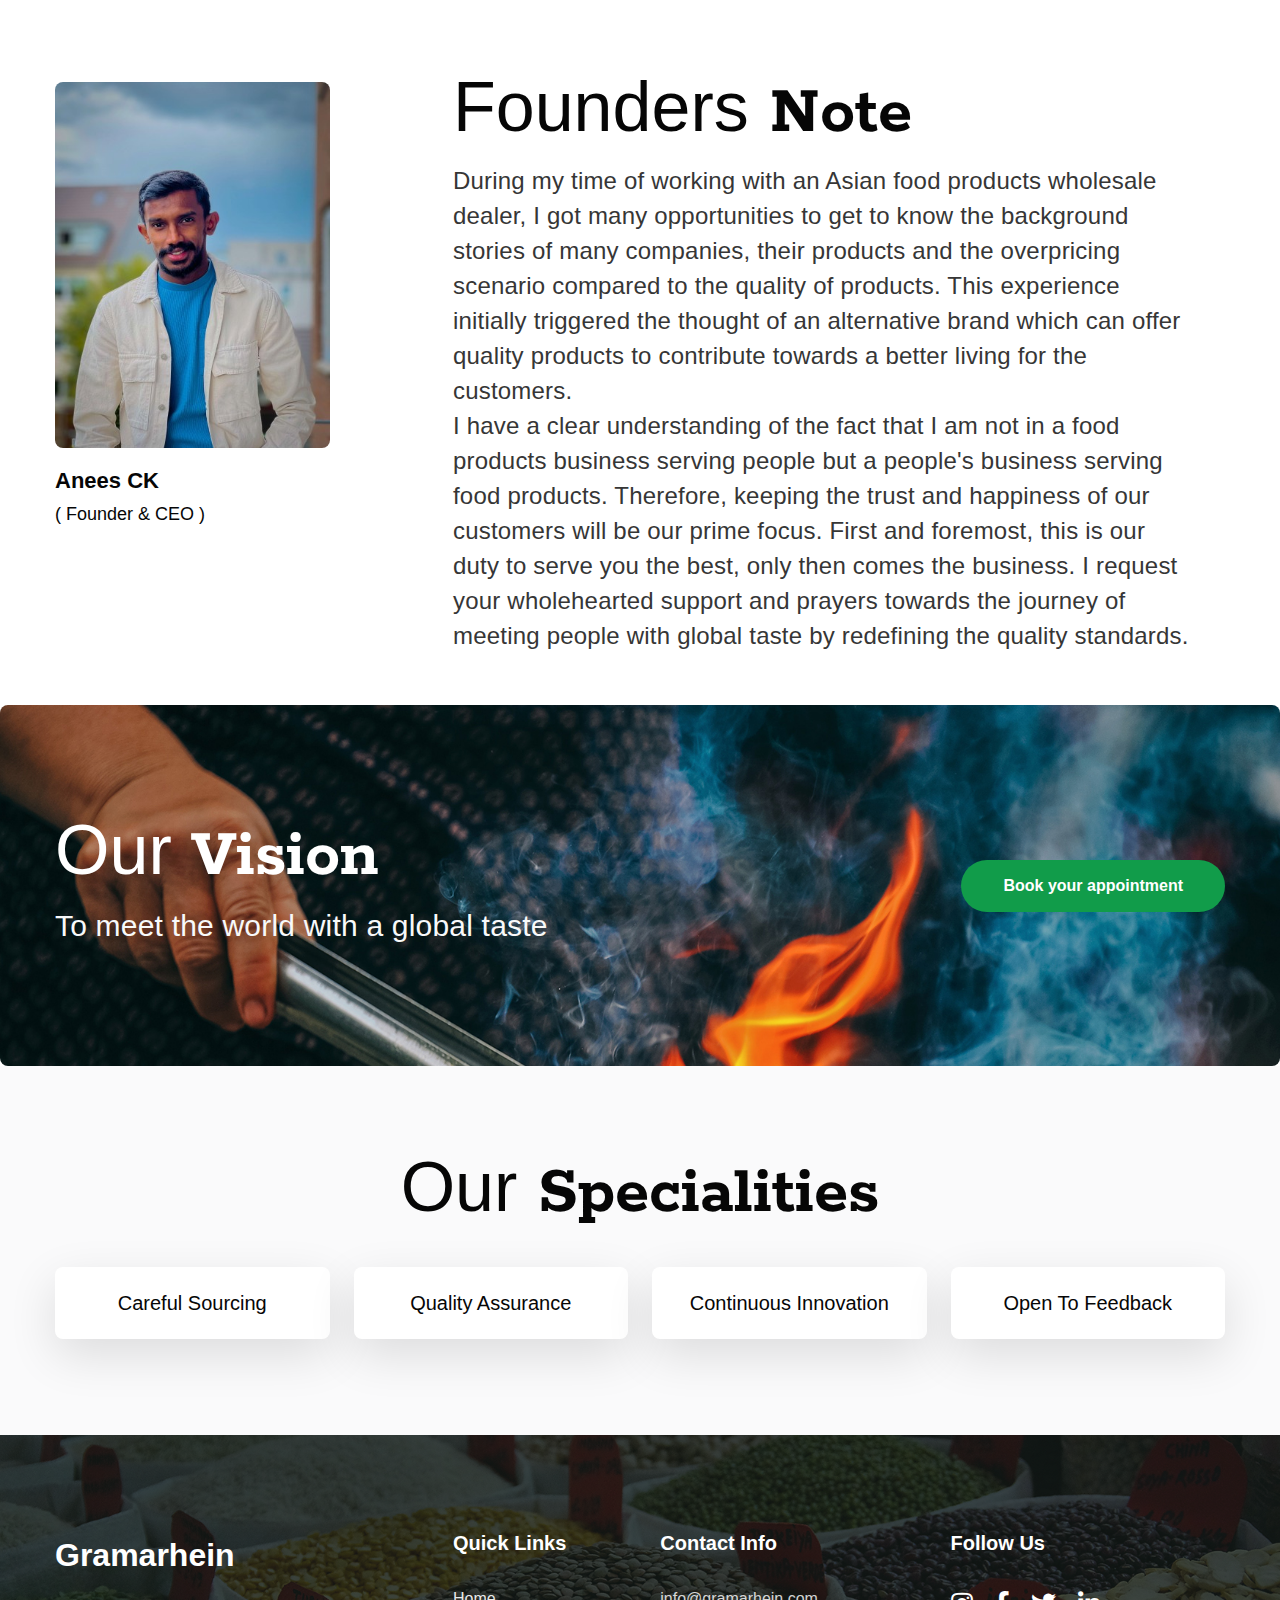
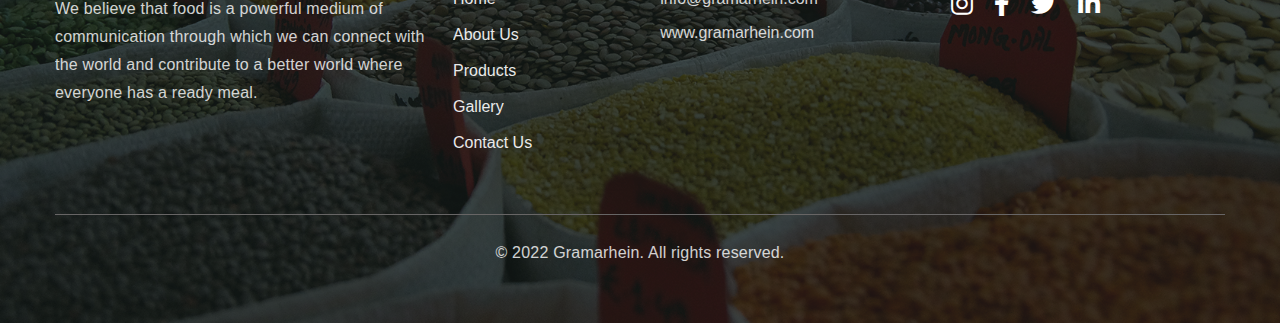
==== commit b595efdd: "fixed social media icons added" ====
--- a/about.html
+++ b/about.html
@@ -18,6 +18,19 @@
 </head>
 
 <body>
+            <!-- fixed social media -->
+<div class="fixed-social" >
+    <ul class="socialmedia">            
+        <li><a href="https://instagram.com/gramarhein"><i class="fab fa-instagram"></i></a>
+        </li>
+        <li><a href="https://www.facebook.com/gramarhein"><i class="fab fa-facebook-f"></i></a>
+        </li>
+        <li><a href="https://twitter.com/gramarhein"><i class="fab fa-twitter"></i></a>
+        </li>
+        <li><a href="https://www.linkedin.com/in/gramarhein"><i class="fab fa-linkedin-in"></i></a>
+        </li>        
+    </ul> 
+</div>
     <!-- header -->
     <header id="site-header" class="fixed-top">
         <div class="container">
--- a/assets/css/style.css
+++ b/assets/css/style.css
@@ -119,7 +119,9 @@
 .nav-fixed .callusheader a {
   color: #000;
 }
-.homepage-blocks{margin-bottom: 30px;}
+.homepage-blocks {
+  margin-bottom: 30px;
+}
 
 /* aboutus page */
 
@@ -141,14 +143,17 @@
   font-size: 30px;
   line-height: 40px;
 }
-.logo-description{margin: 40px 0px; display: block;}
-.ceo-name{
+.logo-description {
+  margin: 40px 0px;
+  display: block;
+}
+.ceo-name {
   font-weight: 700;
   font-size: 22px;
   margin-top: 20px;
   margin-bottom: 10px;
 }
-.ceo-text{
+.ceo-text {
   font-weight: 100;
   font-size: 18px;
 }
@@ -171,8 +176,6 @@
   border-radius: 10px;
 }
 
-
-
 @media only screen and (max-width: 991px) {
   .navbar {
     flex-wrap: wrap;
@@ -194,19 +197,19 @@
   .productlist-row {
     justify-content: flex-start;
   }
-  .logo-description{margin: 30px 0px;}
-  .ceo-img-section{
+  .logo-description {
+    margin: 30px 0px;
+  }
+  .ceo-img-section {
     margin-bottom: 20px;
   }
-  .banner-wrap{
+  .banner-wrap {
     margin-top: 90px;
   }
   .hero-content .cta-btn {
     padding-top: 10px;
-}
-}
-
-
+  }
+}
 
 /* loader css */
 
@@ -219,12 +222,12 @@
   inset: 0;
   transition: opacity 0.25s, visibility 1s;
 }
-.logo-loader{
+.logo-loader {
   position: absolute;
-    top: 10%;
-    width: 300px;
-}
-.wipeout{
+  top: 10%;
+  width: 300px;
+}
+.wipeout {
   opacity: 0;
   visibility: hidden;
 }
@@ -235,9 +238,9 @@
   left: 50%;
   top: 50%;
   transform: translate(-50%, -50%);
-  }
-  
-  .circle{
+}
+
+.circle {
   width: 20px;
   height: 20px;
   position: absolute;
@@ -245,72 +248,108 @@
   background-color: #fff;
   left: 15%;
   transform-origin: 50%;
-  animation: circle .5s alternate infinite ease;
-  }
-  
-  @keyframes circle {
-      0% {
-          top: 60%;
-          height: 5px;
-          border-radius: 50px 50px 25px 25px;
-          transform: scaleX(1.7);
-      }
-      40% {
-          height: 20px;
-          border-radius: 50%;
-          transform: scaleX(1);
-      }
-      100% {
-          top: 0%;
-      }
-  }
-  
-  .circle:nth-child(2) {
-      left: 45%;
-      animation-delay: .2s;
-  }
-  
-  .circle:nth-child(3) {
-      left: auto;
-      right: 15%;
-      animation-delay: .3s;
-  }
-  
-  .shadow {
-      width: 28px;
-      height: 4px;
-      border-radius: 50%;
-      background-color: rgba(220, 91, 81, .5);
-      position: absolute;
-      top: 42px;
-      transform-origin: 50%;
-      z-index: -1;
-      left: 15%;
-      filter: blur(1px);
-      animation: shadow .5s alternate infinite ease;
-  }
-  
-  @keyframes shadow {
-      0% {
-          transform: scaleX(1.5);
-      }
-      40% {
-          transform: scaleX(1);
-          opacity: .7;
-      }
-      100% {
-          transform: scaleX(.2);
-          opacity: .4;
-      }
-  }
-  
-  .shadow:nth-child(4) {
-      left: 45%;
-      animation-delay: .2s;
-  }
-  
-  .shadow:nth-child(5) {
-      left: auto;
-      right: 15%;
-      animation-delay: .3s;
-  }
+  animation: circle 0.5s alternate infinite ease;
+}
+
+@keyframes circle {
+  0% {
+    top: 60%;
+    height: 5px;
+    border-radius: 50px 50px 25px 25px;
+    transform: scaleX(1.7);
+  }
+  40% {
+    height: 20px;
+    border-radius: 50%;
+    transform: scaleX(1);
+  }
+  100% {
+    top: 0%;
+  }
+}
+
+.circle:nth-child(2) {
+  left: 45%;
+  animation-delay: 0.2s;
+}
+
+.circle:nth-child(3) {
+  left: auto;
+  right: 15%;
+  animation-delay: 0.3s;
+}
+
+.shadow {
+  width: 28px;
+  height: 4px;
+  border-radius: 50%;
+  background-color: rgba(220, 91, 81, 0.5);
+  position: absolute;
+  top: 42px;
+  transform-origin: 50%;
+  z-index: -1;
+  left: 15%;
+  filter: blur(1px);
+  animation: shadow 0.5s alternate infinite ease;
+}
+
+@keyframes shadow {
+  0% {
+    transform: scaleX(1.5);
+  }
+  40% {
+    transform: scaleX(1);
+    opacity: 0.7;
+  }
+  100% {
+    transform: scaleX(0.2);
+    opacity: 0.4;
+  }
+}
+
+.shadow:nth-child(4) {
+  left: 45%;
+  animation-delay: 0.2s;
+}
+
+.shadow:nth-child(5) {
+  left: auto;
+  right: 15%;
+  animation-delay: 0.3s;
+}
+
+.fixed-social {
+  position: fixed;
+  width: 60px;
+  right: 0;
+  margin-top: 25%;
+  z-index: 99;
+  box-shadow: 2px 5px 10px rgba(0, 0, 0, 0.6);
+}
+
+.fixed-social ul li {
+  height: 50px;
+  position: relative;
+}
+
+.fixed-social ul li a{
+  color: #fff;
+  display: block;
+  width: 100%;
+  height: 100%;
+  line-height: 50px;
+  padding-left: 25px;
+}
+
+.fixed-social ul li:nth-child(1) a {
+  background-color: #c13584;
+}
+.fixed-social ul li:nth-child(2) a {
+  background-color: #3b5998;
+}
+.fixed-social ul li:nth-child(3) a {
+  background-color: #00aced;
+}
+.fixed-social ul li:nth-child(4) a {
+  background-color: blue;
+}
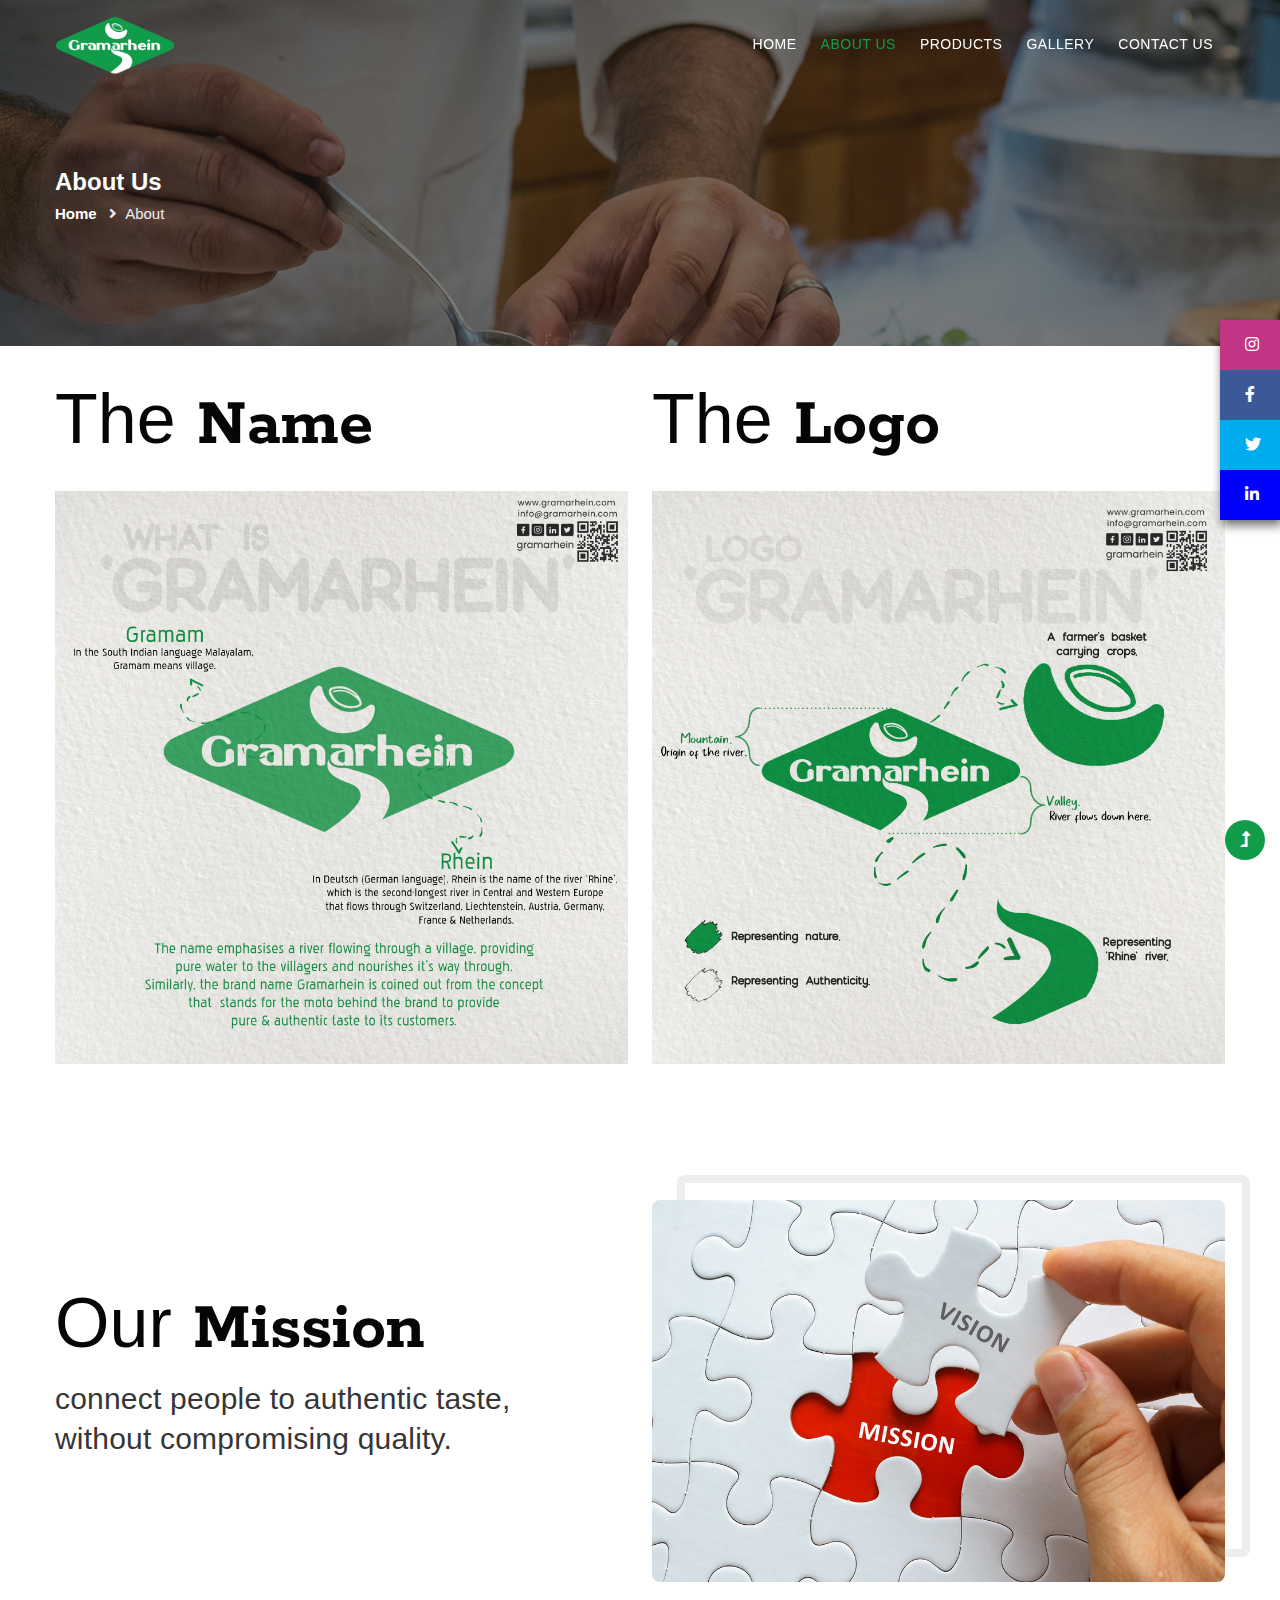
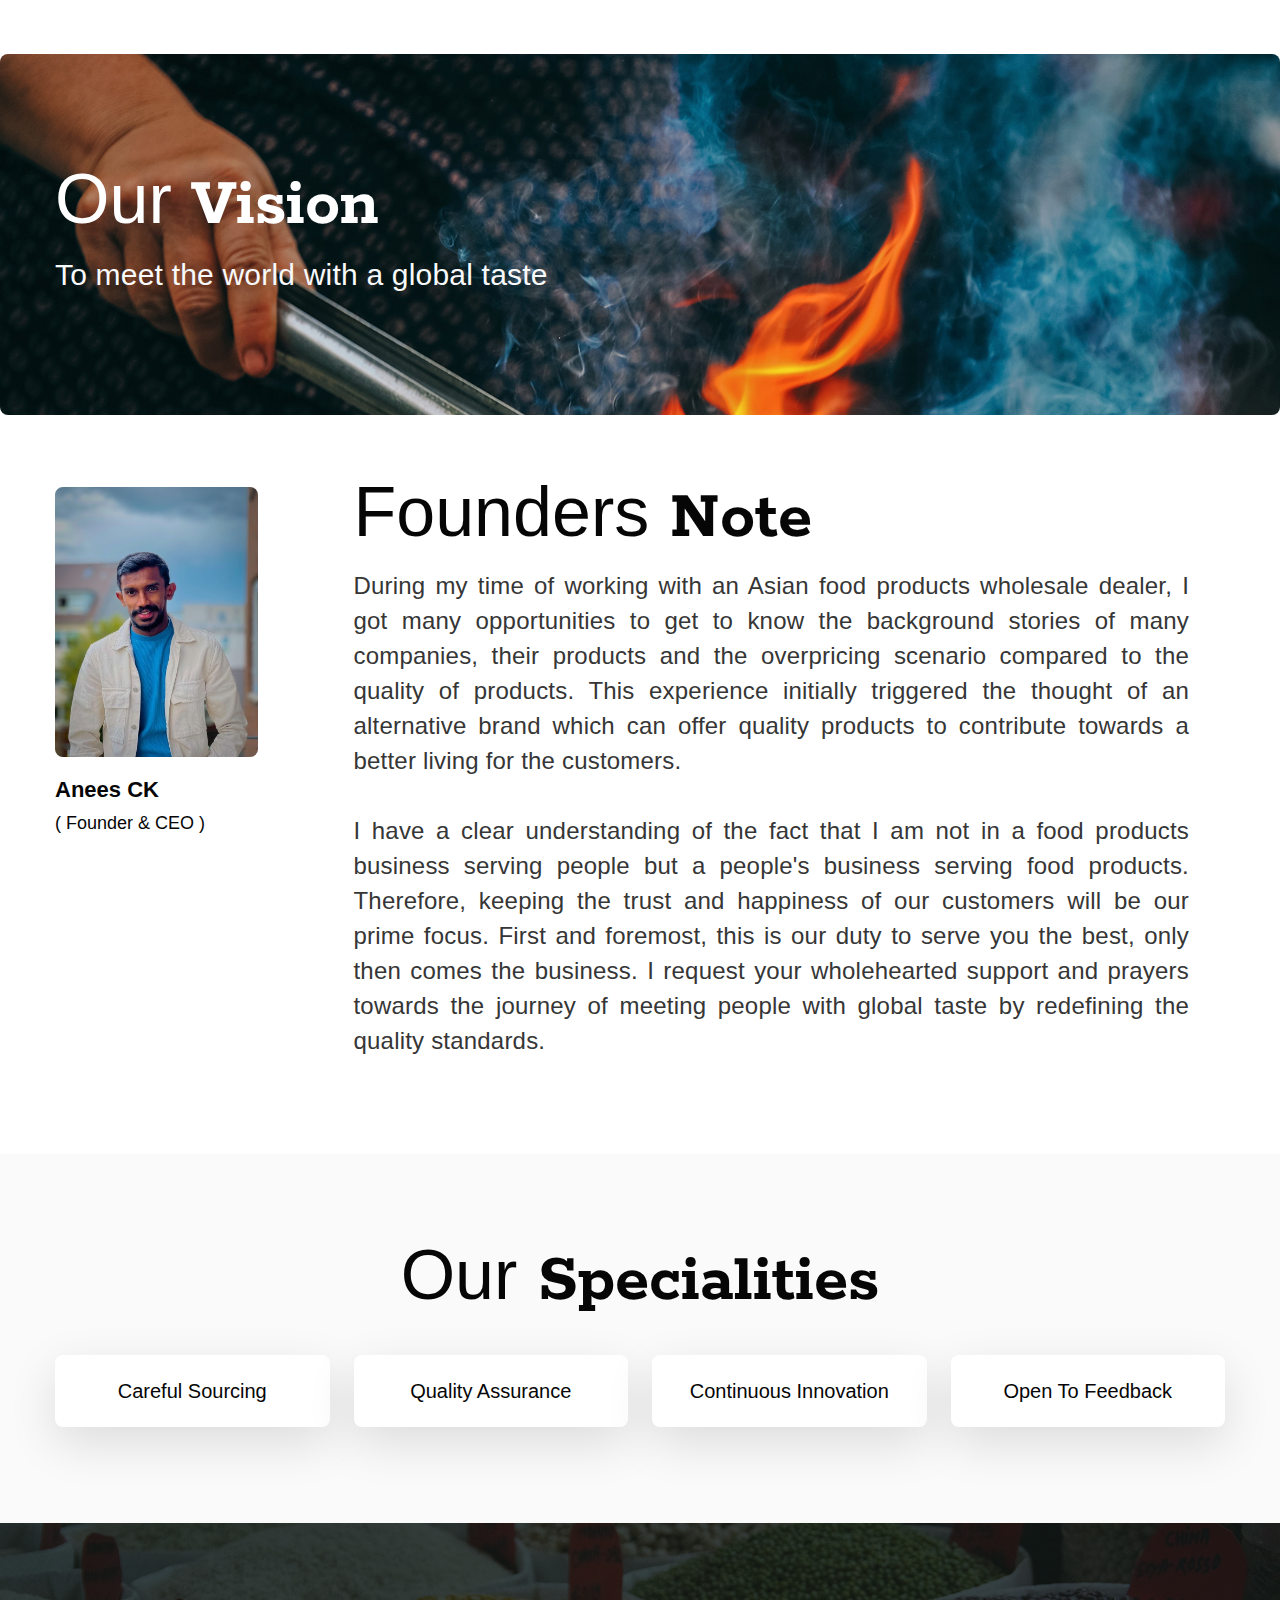
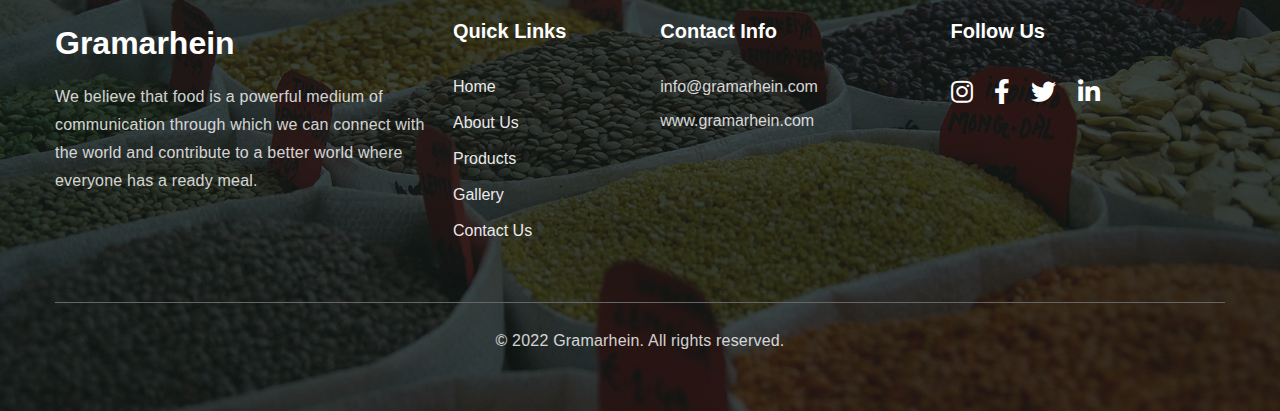
==== commit acd94efb: "ui fixes" ====
--- a/about.html
+++ b/about.html
@@ -104,8 +104,8 @@
     </section>
 
     <!-- about block -->
-    <section class="gh-about py-5" id="ourmission">
-        <div class="container py-md-4 py-2">
+    <section class="gh-about py-md-5 py-1" id="ourmission">
+        <div class="container py-md-4 py-1">
             <div class="row align-items-center">
                 <div class="col-lg-6 section-width pe-xl-5">
                     <h3 class="title-style"><span>Our</span> Mission</h3>
@@ -135,24 +135,43 @@
     </section>
     <!-- //about block -->
 
+    <!-- content block -->
+    <section class="gh-content1 py-5" id="ourvision">
+        <div class="container py-md-5 py-sm-4 py-2">
+            <div class="row align-items-center py-4">
+                <div class="col-lg-7">
+                    <div class="bottom-info">
+                        <h3 class="title-style text-white"><span>Our </span>Vision</h3>
+                        <p class="mt-4 text-light vision">To meet the world with a global taste</p>
+                    </div>
+                </div>
+                <!-- <div class="col-lg-5 text-lg-end">
+                    <a href="contact.html" class="btn btn-style mt-lg-0 mt-md-5 mt-4">Book your appointment</a>
+                </div> -->
+            </div>
+        </div>
+    </section>
+    <!-- //content block -->
+
     <!-- about block -->
-    <section class="gh-about py-4 mb-4" id="ourmission">
-        <div class="container py-1">
+    <section class="gh-about py-md-4 py-1 mb-4" id="foundernote">
+        <div class="container py-md-5 py-1">
             <div class="row">
                 <div class="col-lg-3 history-info mt-lg-0 mt-5 mb-sm-3 ceo-img-section">
                     <div class="position-relative">
+                        <h3 class="title-style mob-found-title"><span>Founders</span> Note</h3>
                         <img src="assets/images/anees.jpg" class="img-fluid video-popup-image ceo-img" alt="ceo">
                         <h4 class="ceo-name">Anees CK</h4>
                         <h4 class="ceo-text">( Founder & CEO )</h4>
                     </div>
                 </div>
-                <div class="col-lg-1"></div>
-                <div class="col-lg-8 section-width pe-xl-5">
-                    <h3 class="title-style"><span>Founders</span> Note</h3>
+                <!-- <div class="col-lg-1"></div> -->
+                <div class="col-lg-9 section-width pe-xl-5">
+                    <h3 class="title-style desk-found-title"><span>Founders</span> Note</h3>
                     
                     <p class="mt-4 pb-dm-3 ceo-para">During my time of working with an Asian food products wholesale dealer, I got many opportunities to get to know the background stories of many companies, their products and the overpricing scenario compared to the quality of products.
 
-                        This experience initially triggered the thought of an alternative brand which can offer quality products to contribute towards a better living for the customers.<br />
+                        This experience initially triggered the thought of an alternative brand which can offer quality products to contribute towards a better living for the customers.<br /><br />
                         
                         I have a clear understanding of the fact that I am not in a food products business serving people but a people's business serving food products. Therefore, keeping the trust and happiness of our customers will be our prime focus.
                         
@@ -166,23 +185,7 @@
         </div>
     </section>
 
-        <!-- content block -->
-        <section class="gh-content1 py-5" id="ourvision">
-            <div class="container py-md-5 py-sm-4 py-2">
-                <div class="row align-items-center py-4">
-                    <div class="col-lg-7">
-                        <div class="bottom-info">
-                            <h3 class="title-style text-white"><span>Our </span>Vision</h3>
-                            <p class="mt-4 text-light vision">To meet the world with a global taste</p>
-                        </div>
-                    </div>
-                    <div class="col-lg-5 text-lg-end">
-                        <a href="contact.html" class="btn btn-style mt-lg-0 mt-md-5 mt-4">Book your appointment</a>
-                    </div>
-                </div>
-            </div>
-        </section>
-        <!-- //content block -->
+        
 
         <!-- our-story block -->
         <!-- <section class="gh-how-grids-3" id="how">
--- a/assets/css/style.css
+++ b/assets/css/style.css
@@ -138,6 +138,13 @@
 .ceo-para {
   font-size: 24px;
   line-height: 35px;
+  text-align: justify;
+}
+.ceo-img {
+  height: 270px;
+}
+.mob-found-title {
+  display: none;
 }
 .vision {
   font-size: 30px;
@@ -209,6 +216,20 @@
   .hero-content .cta-btn {
     padding-top: 10px;
   }
+  .mob-found-title {
+    display: block;
+    margin-bottom: 15px;
+  }
+  .desk-found-title {
+    display: none;
+  }
+  .ceo-img-section {
+    text-align: center;
+  }
+  .ceo-img {
+    height: 200px;
+  }
+  .fixed-social{margin-top: 40%;}
 }
 
 /* loader css */
@@ -332,7 +353,7 @@
   position: relative;
 }
 
-.fixed-social ul li a{
+.fixed-social ul li a {
   color: #fff;
   display: block;
   width: 100%;
